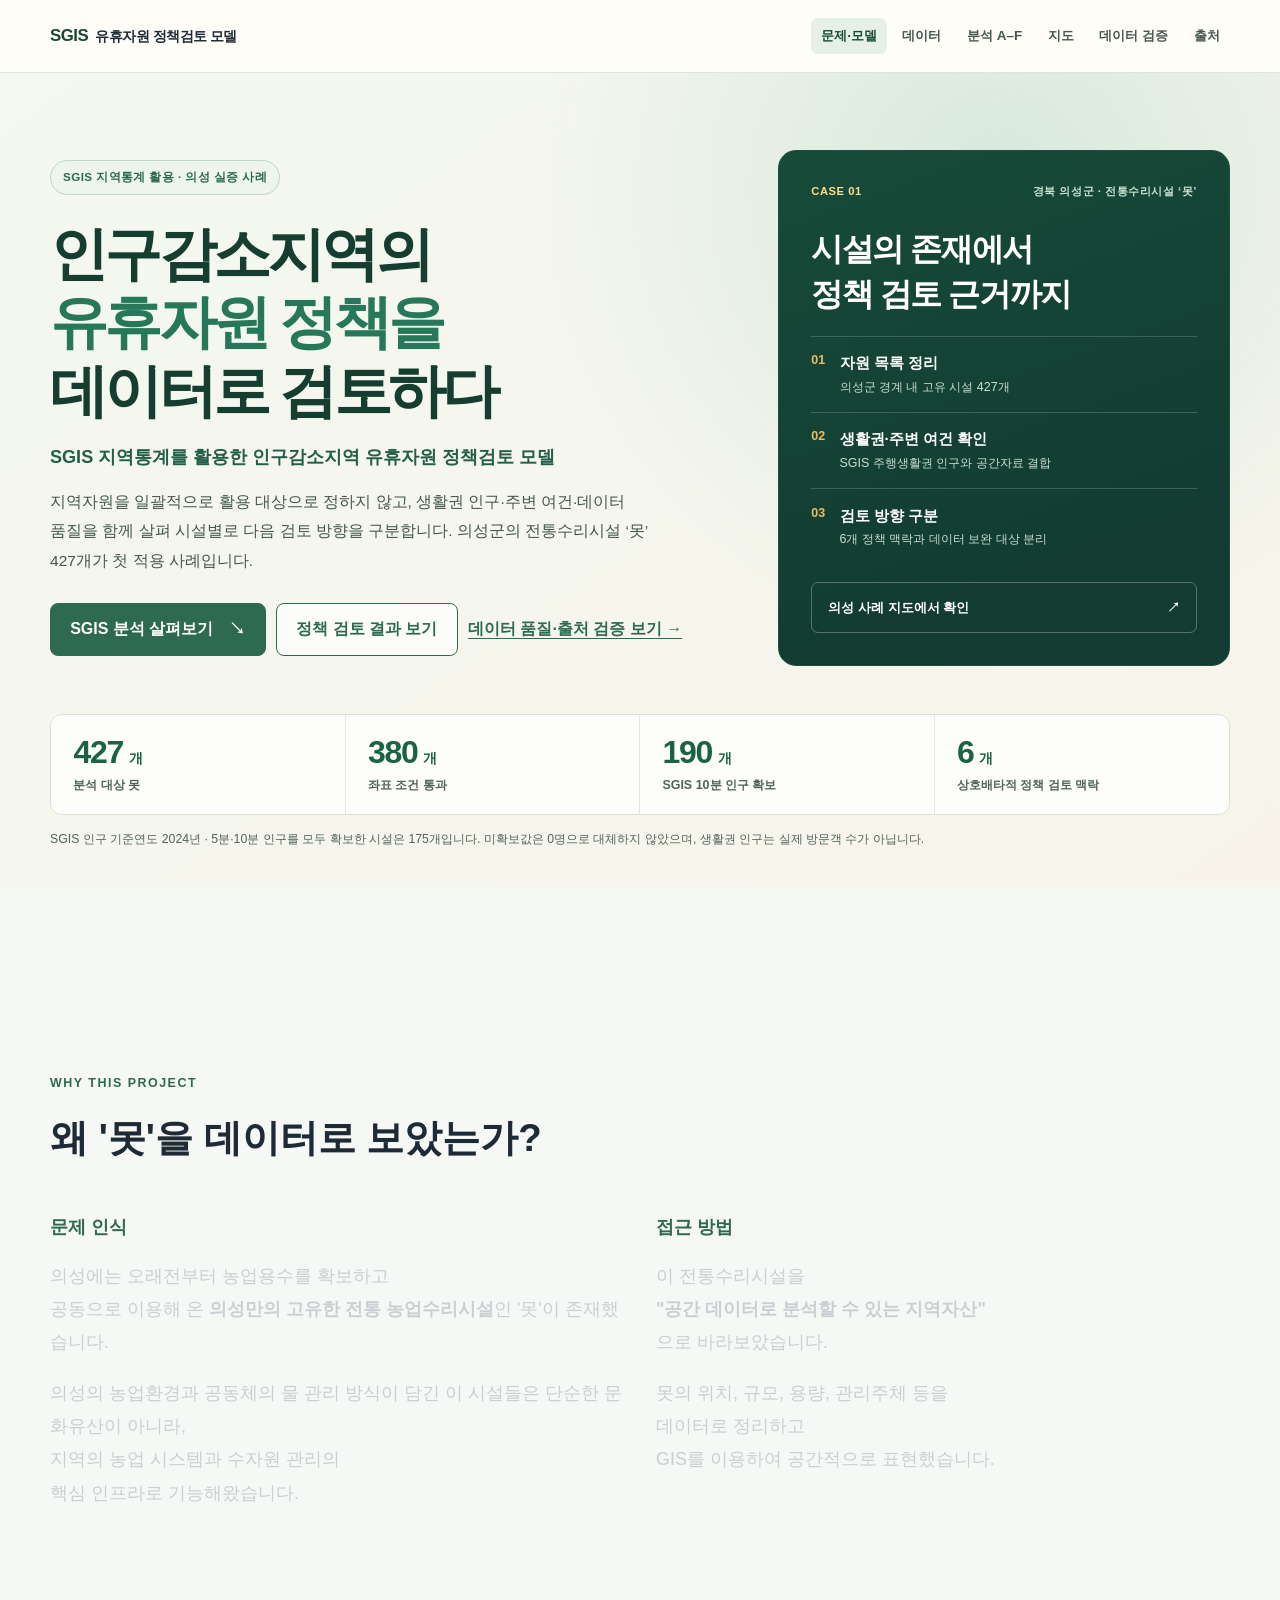
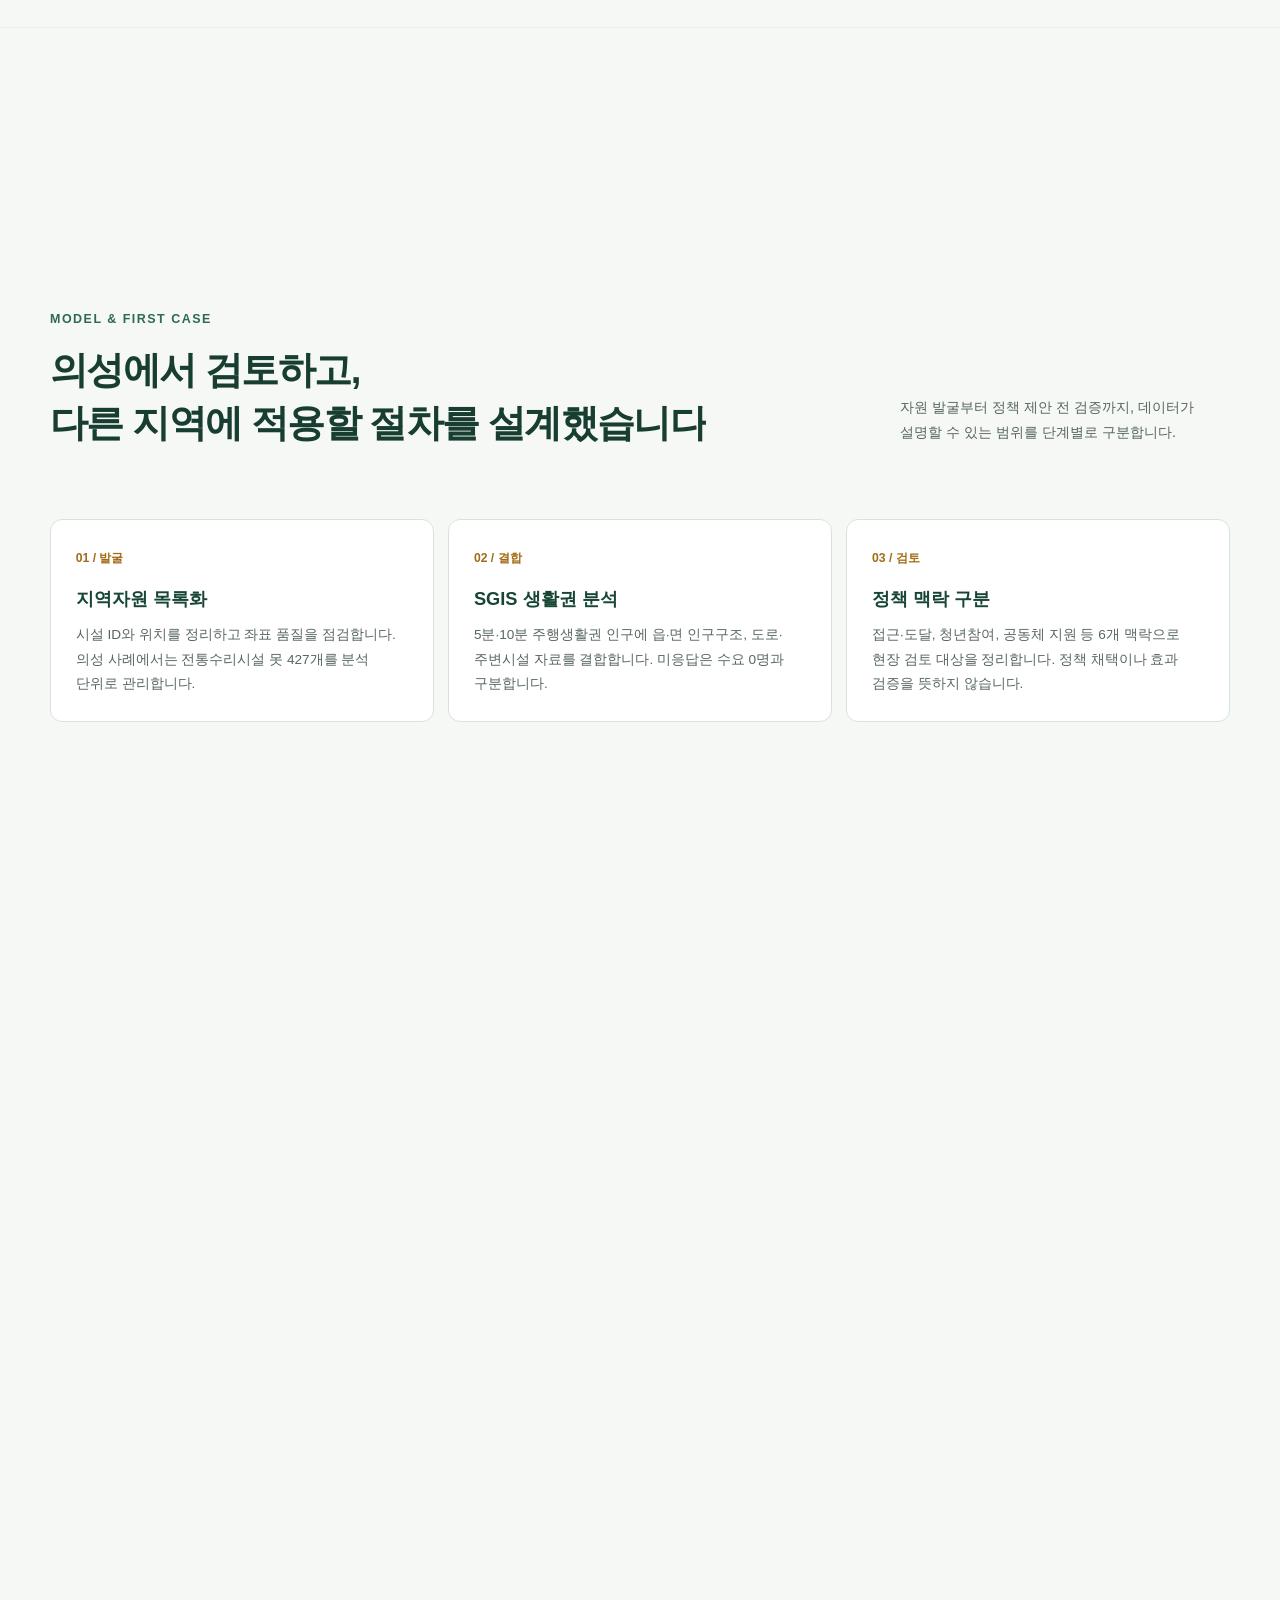
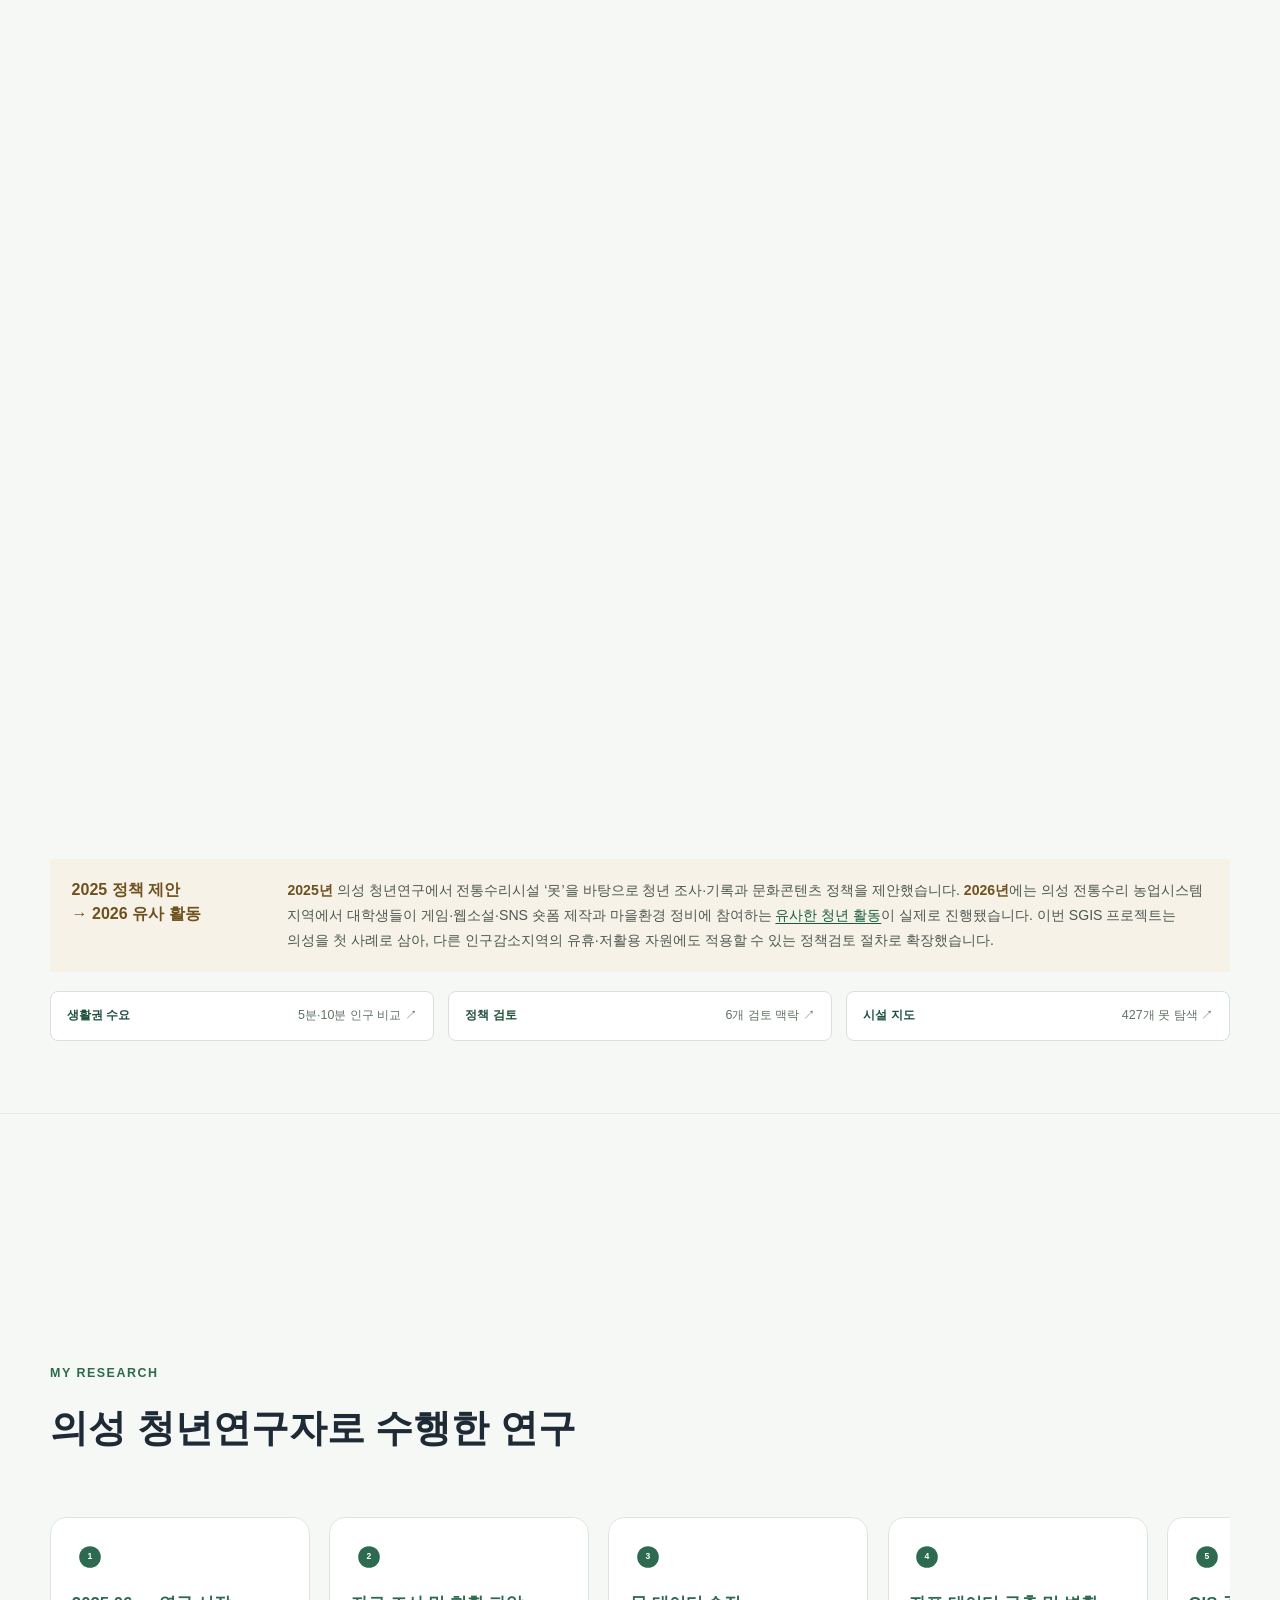
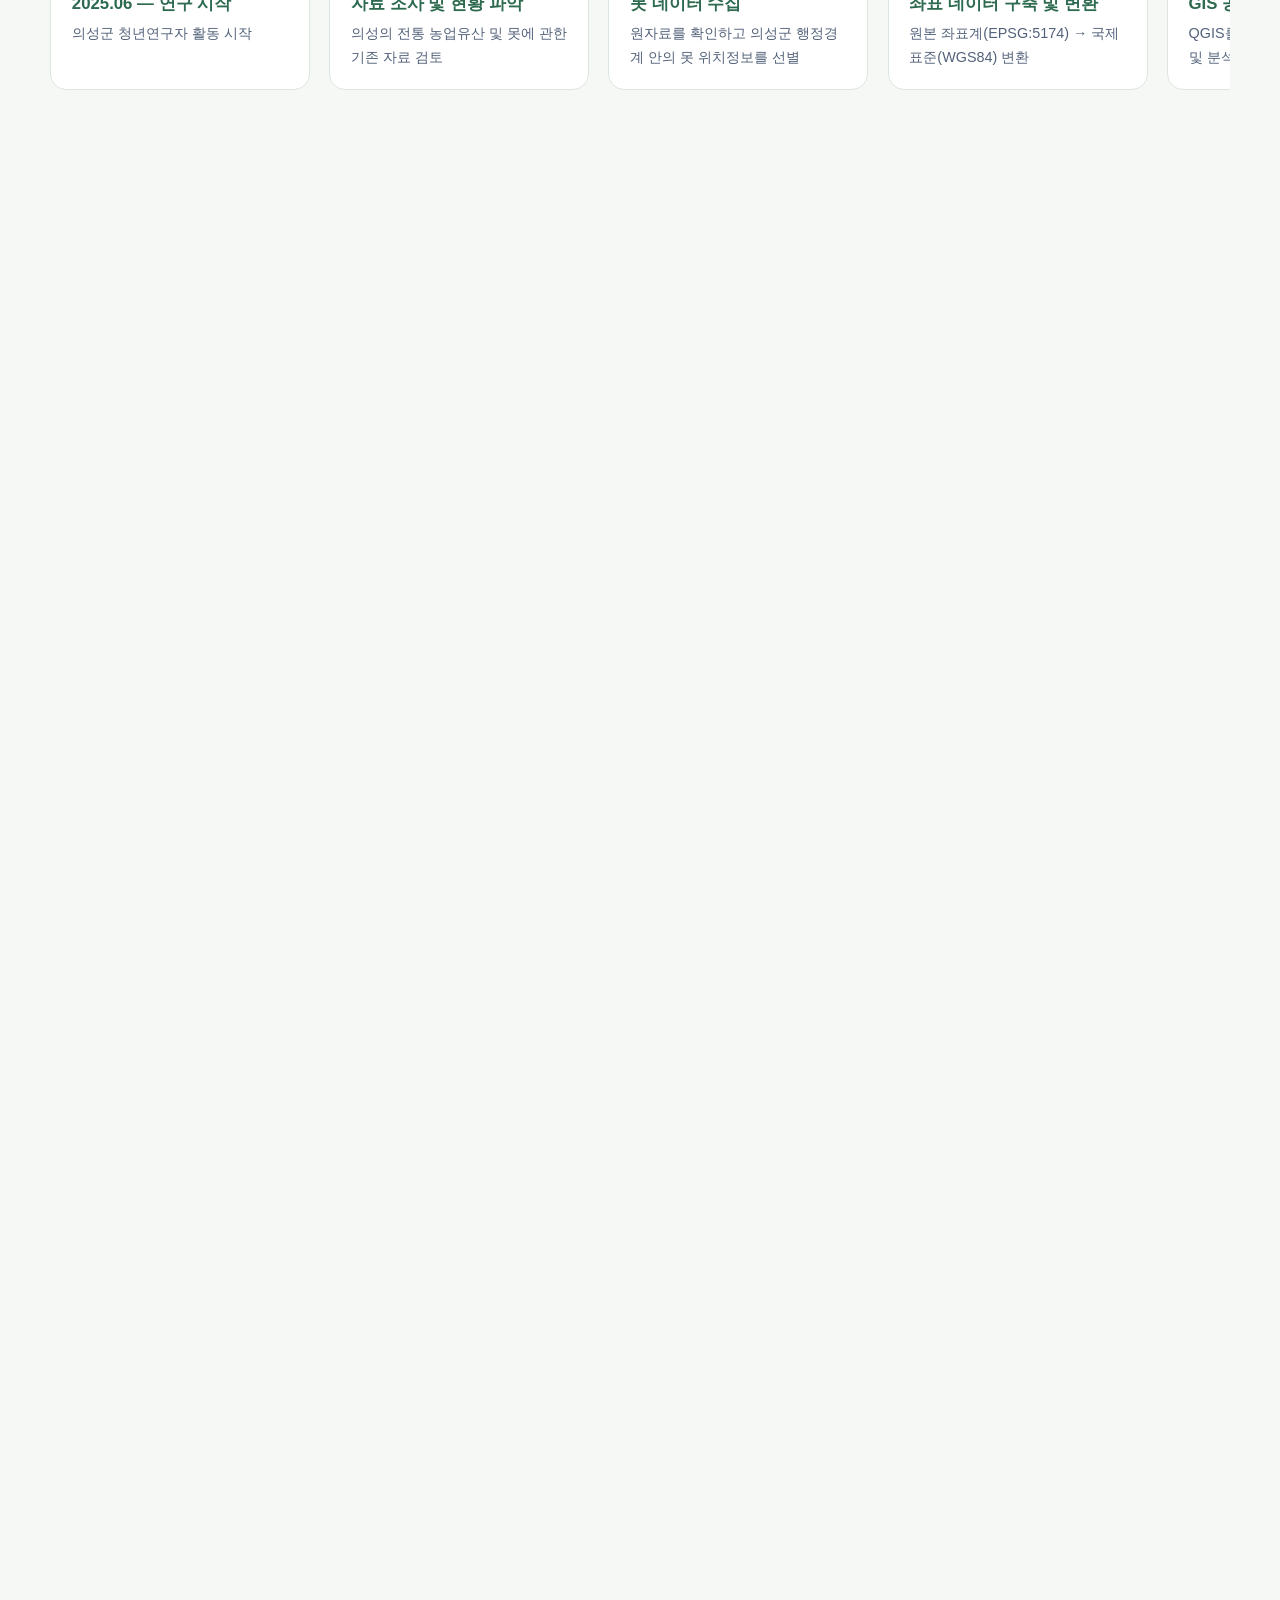
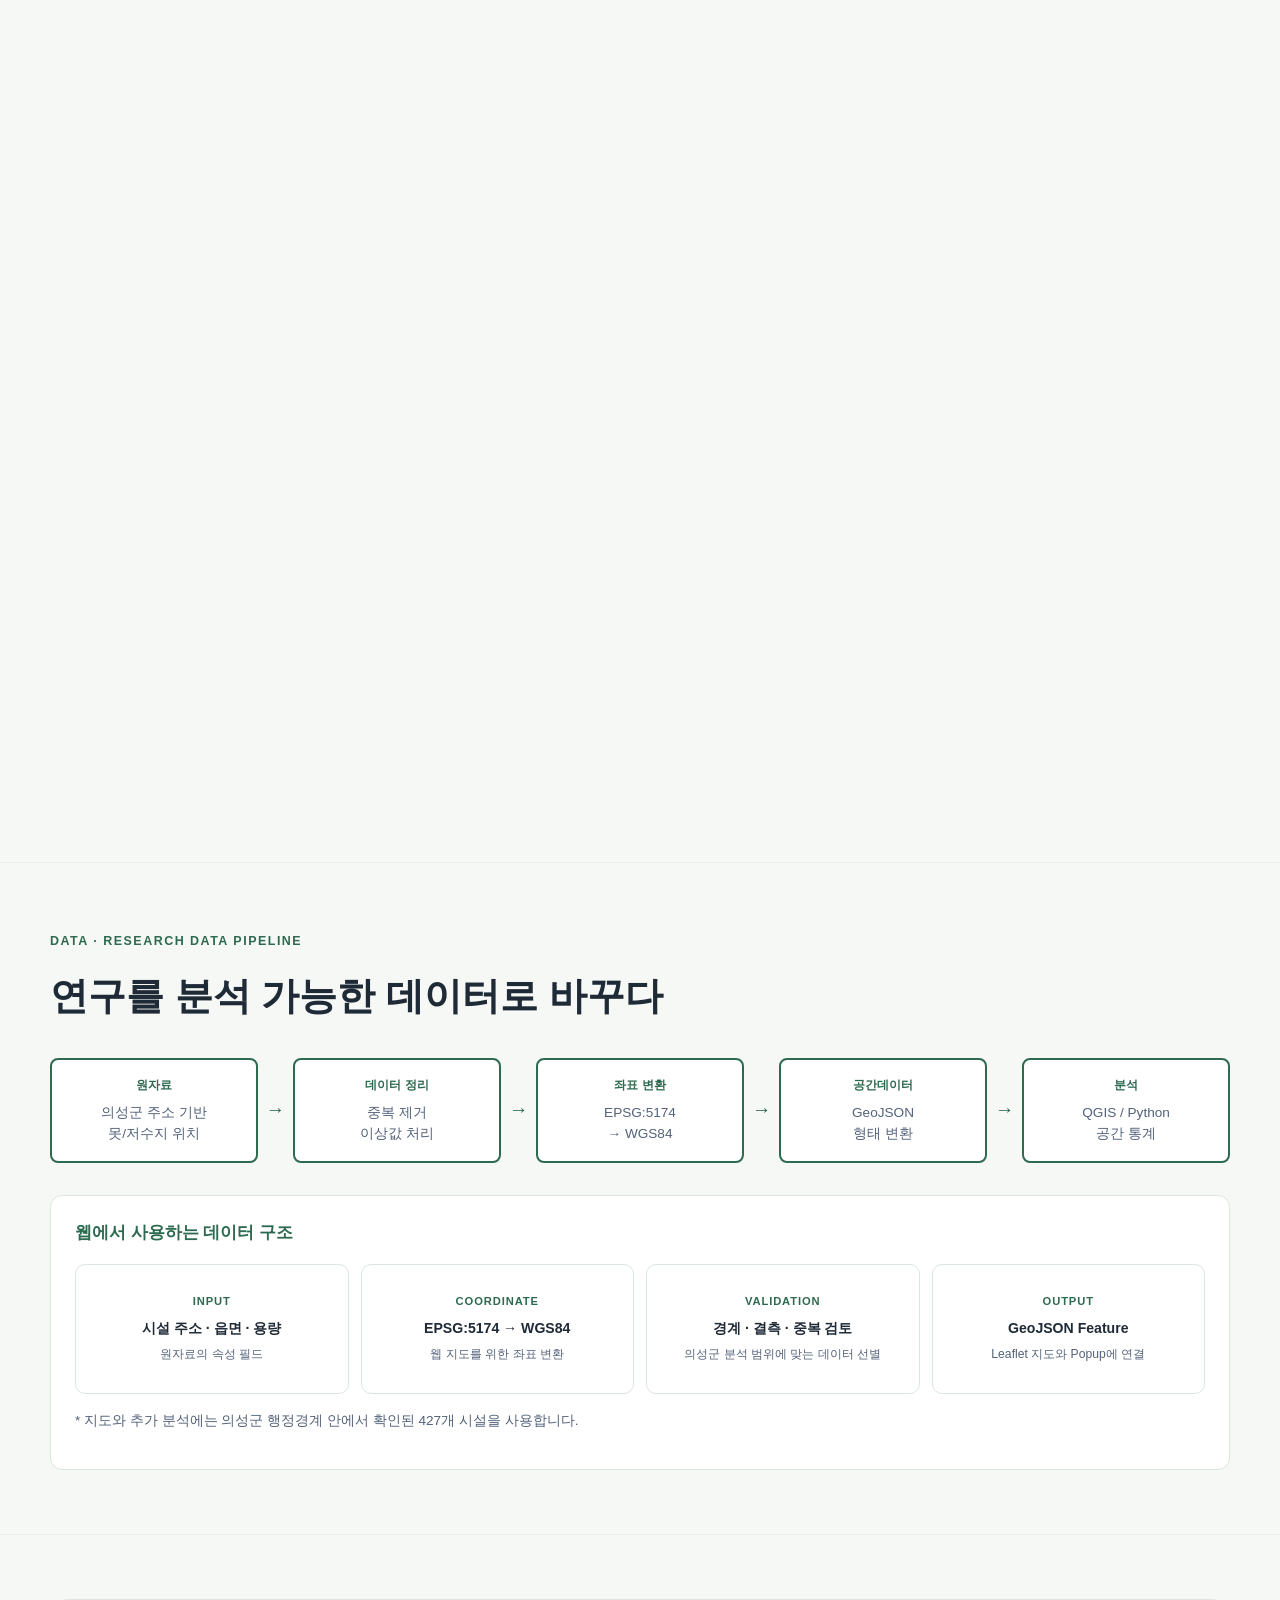
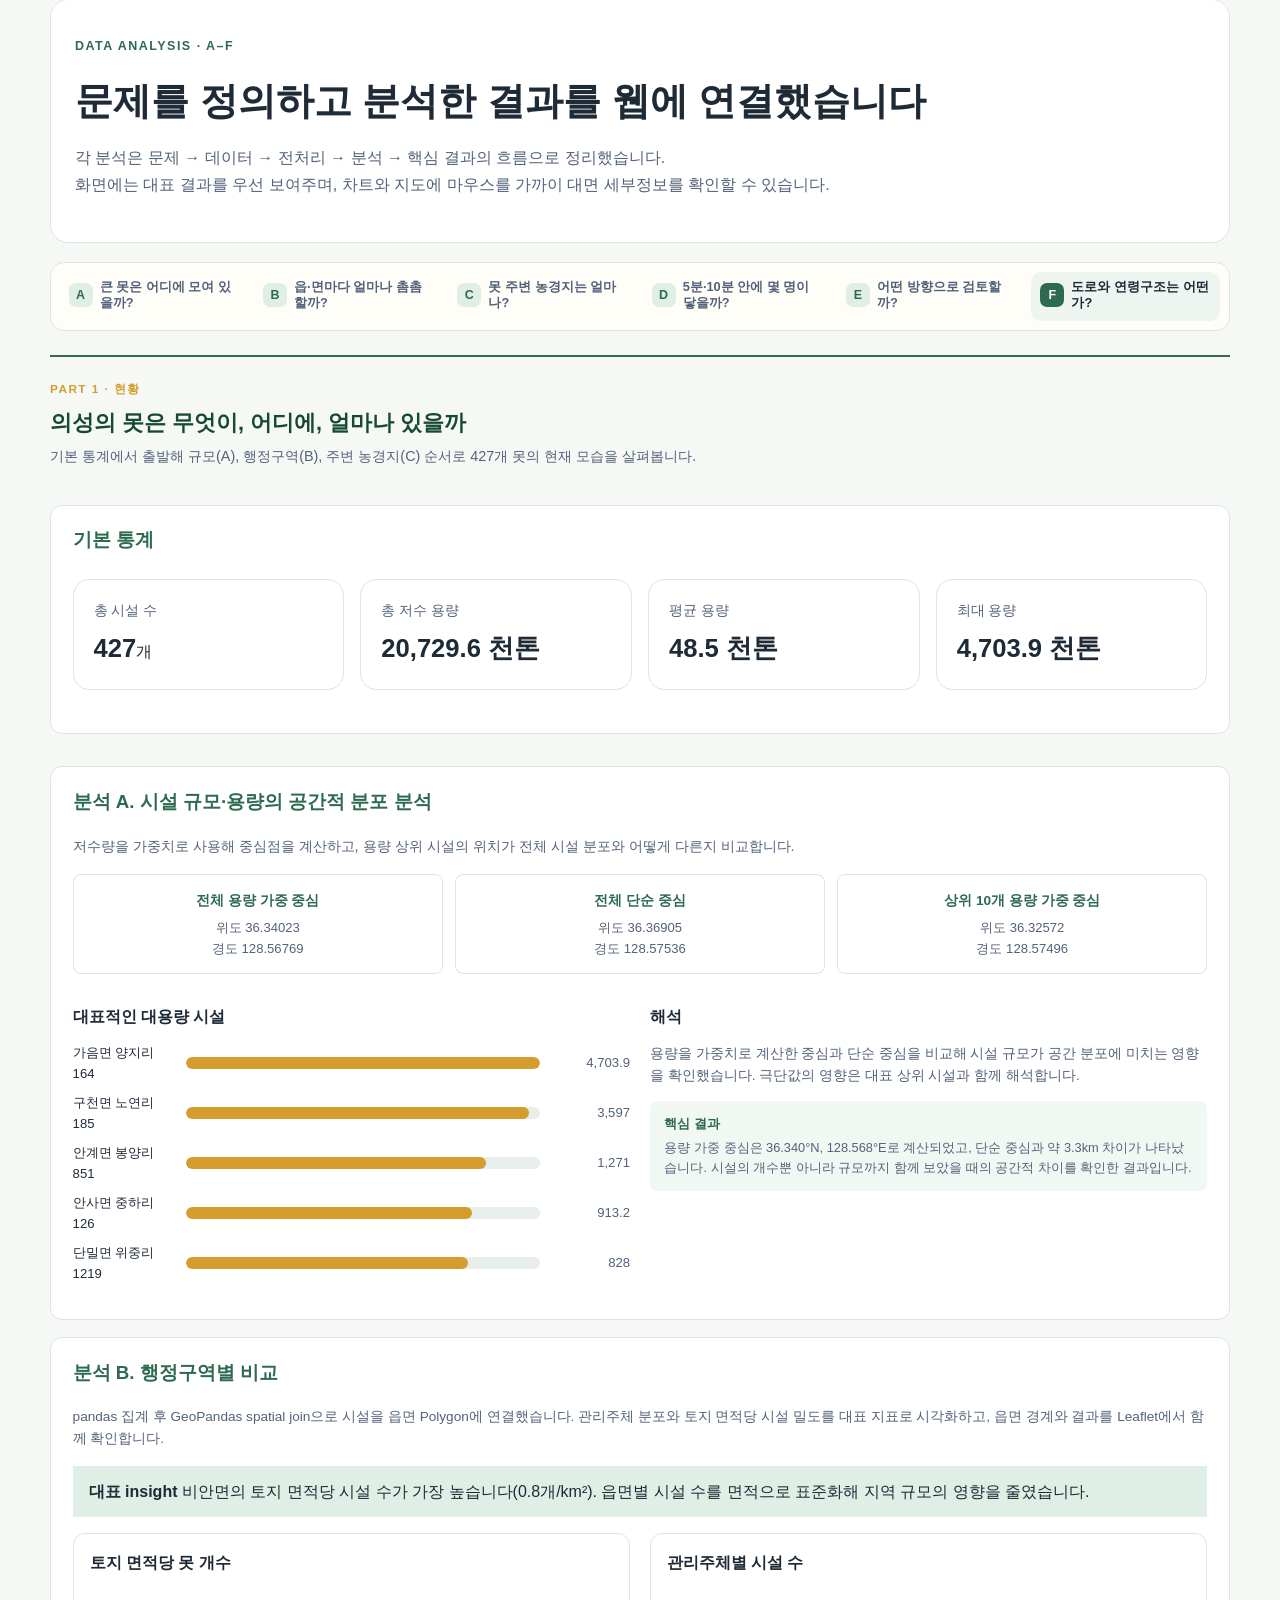
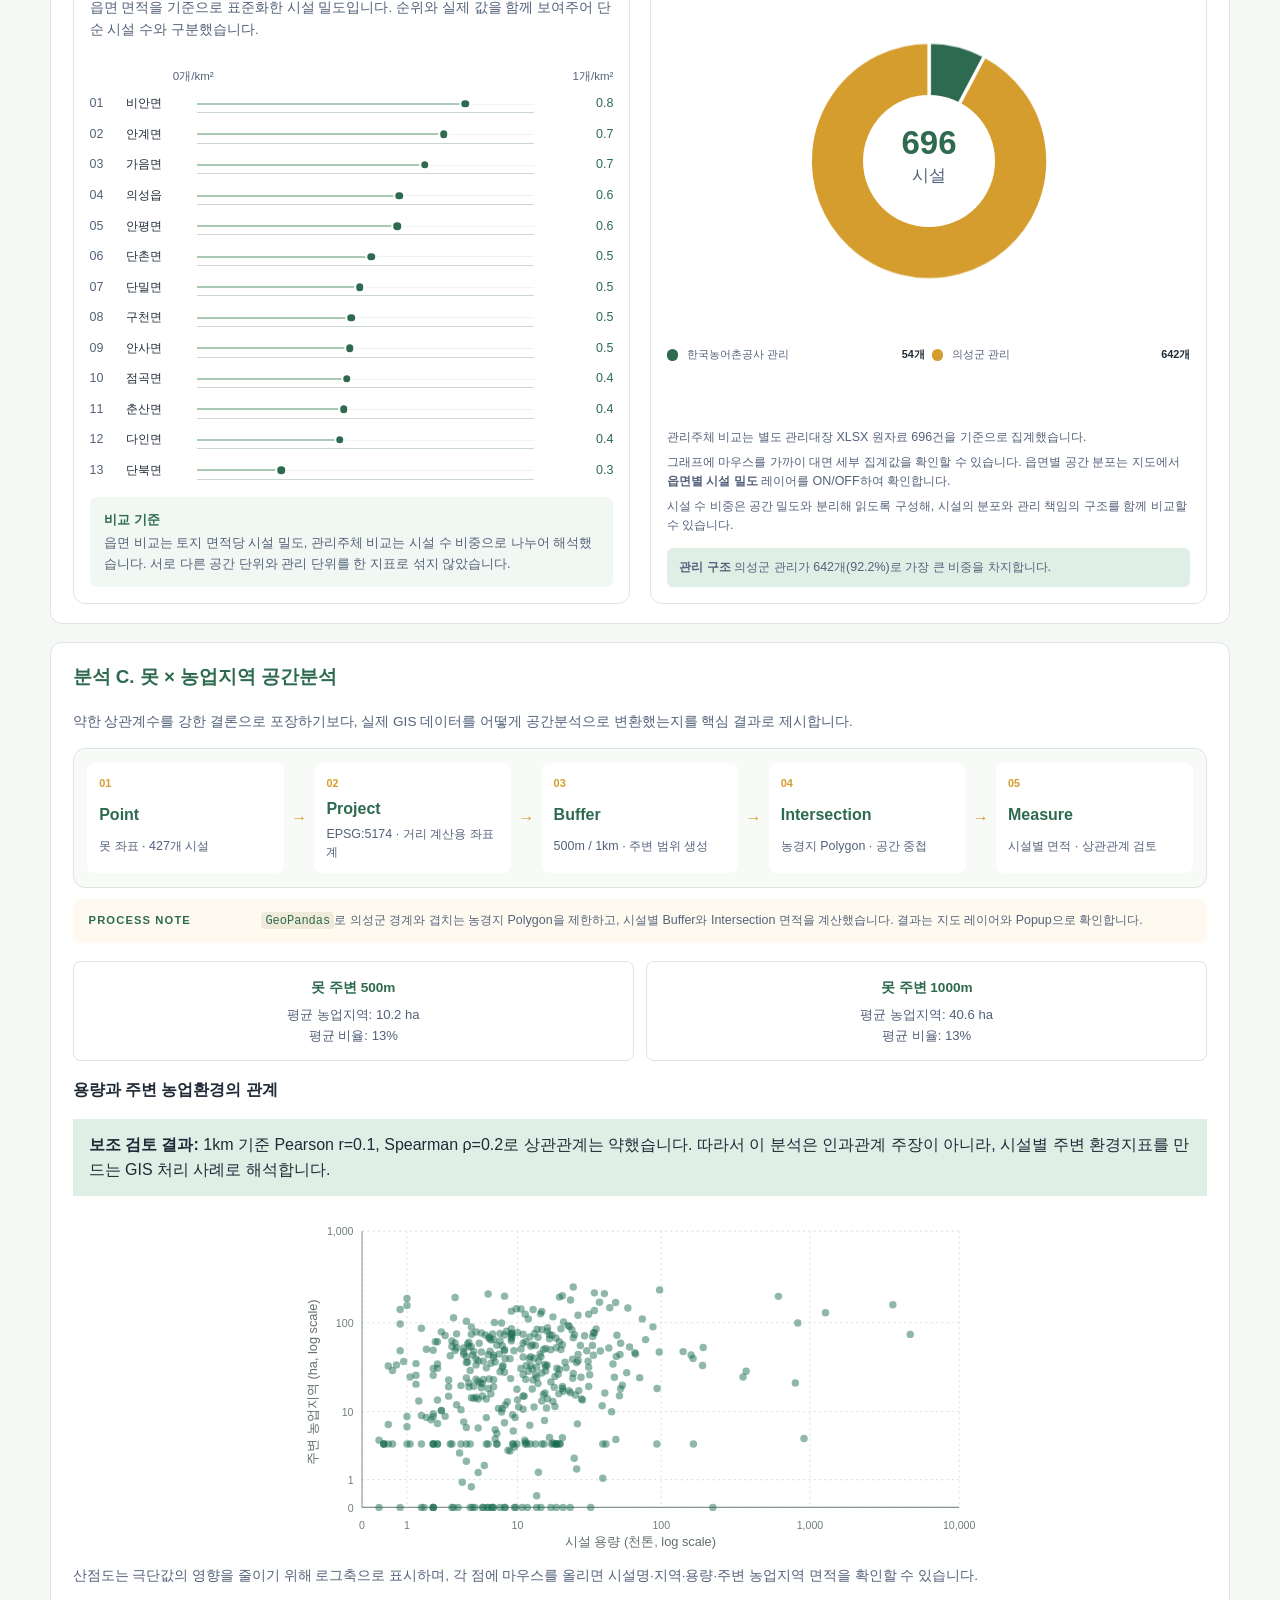
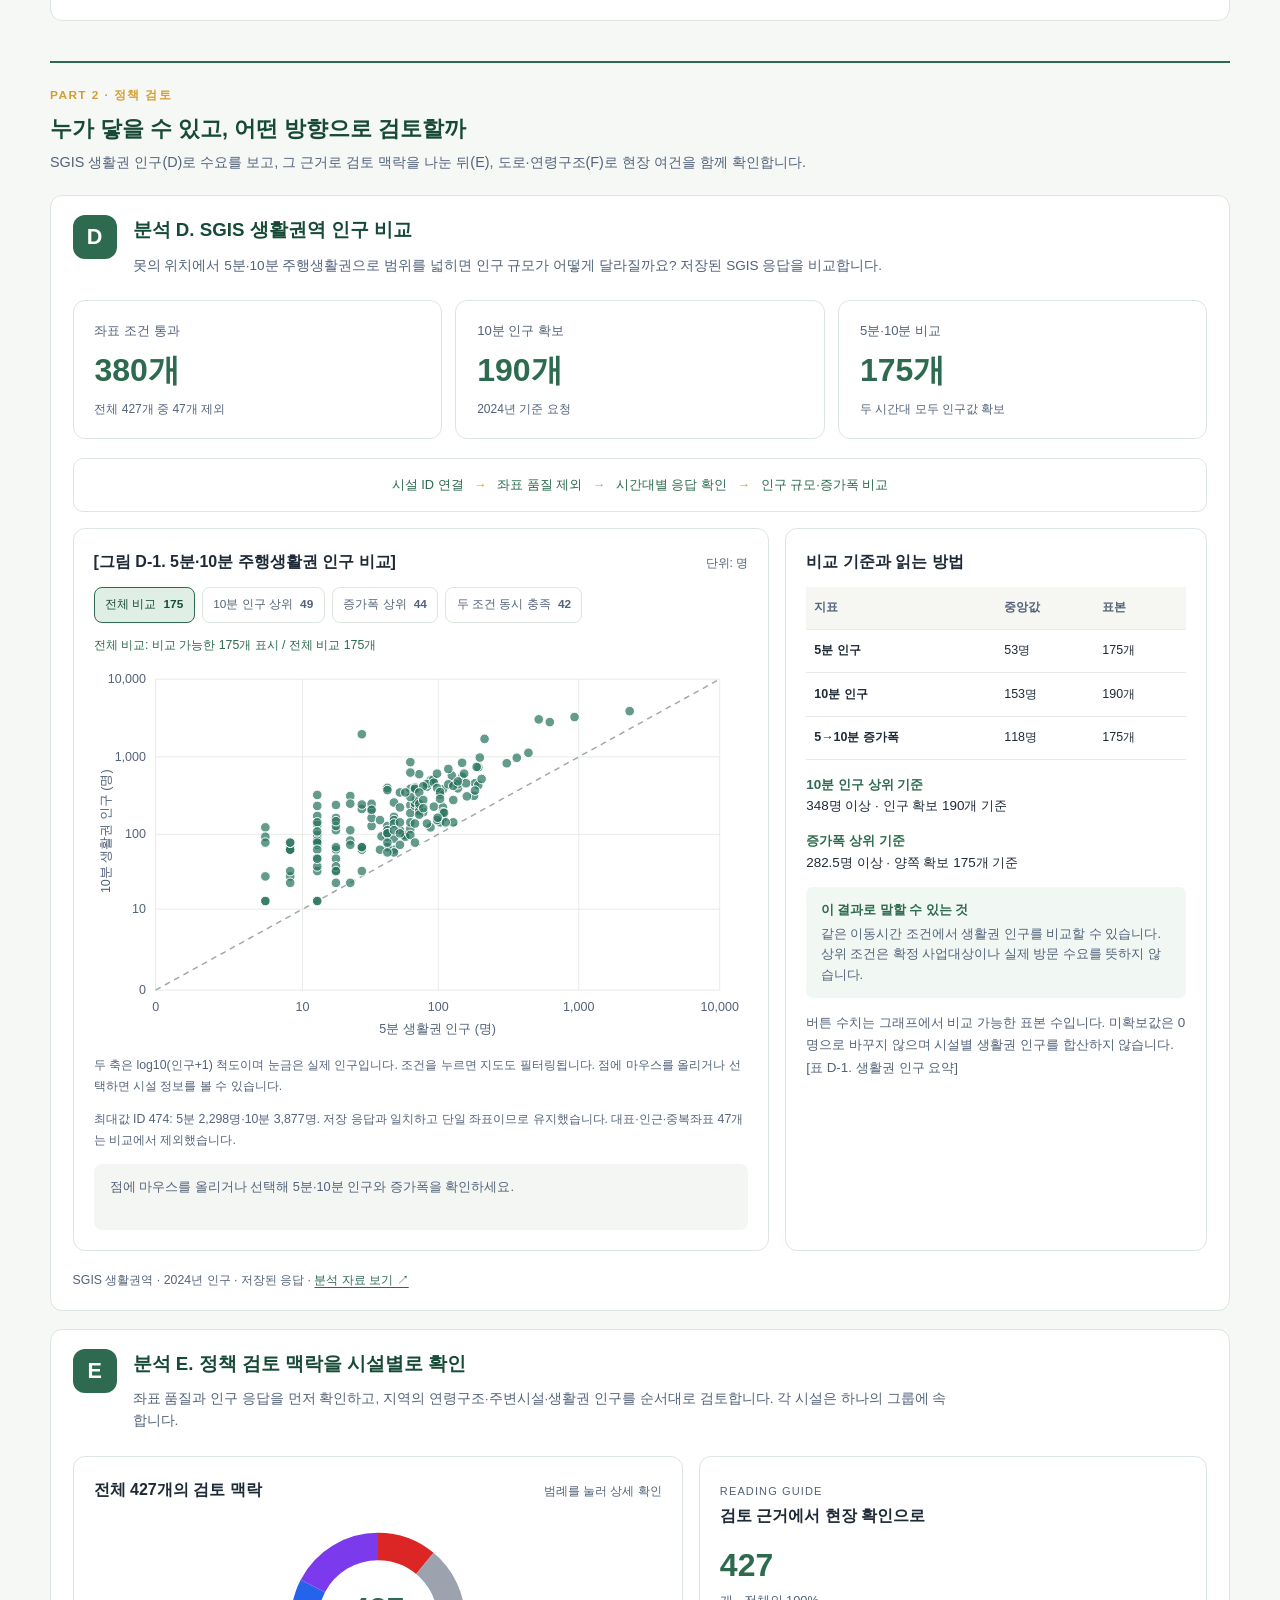
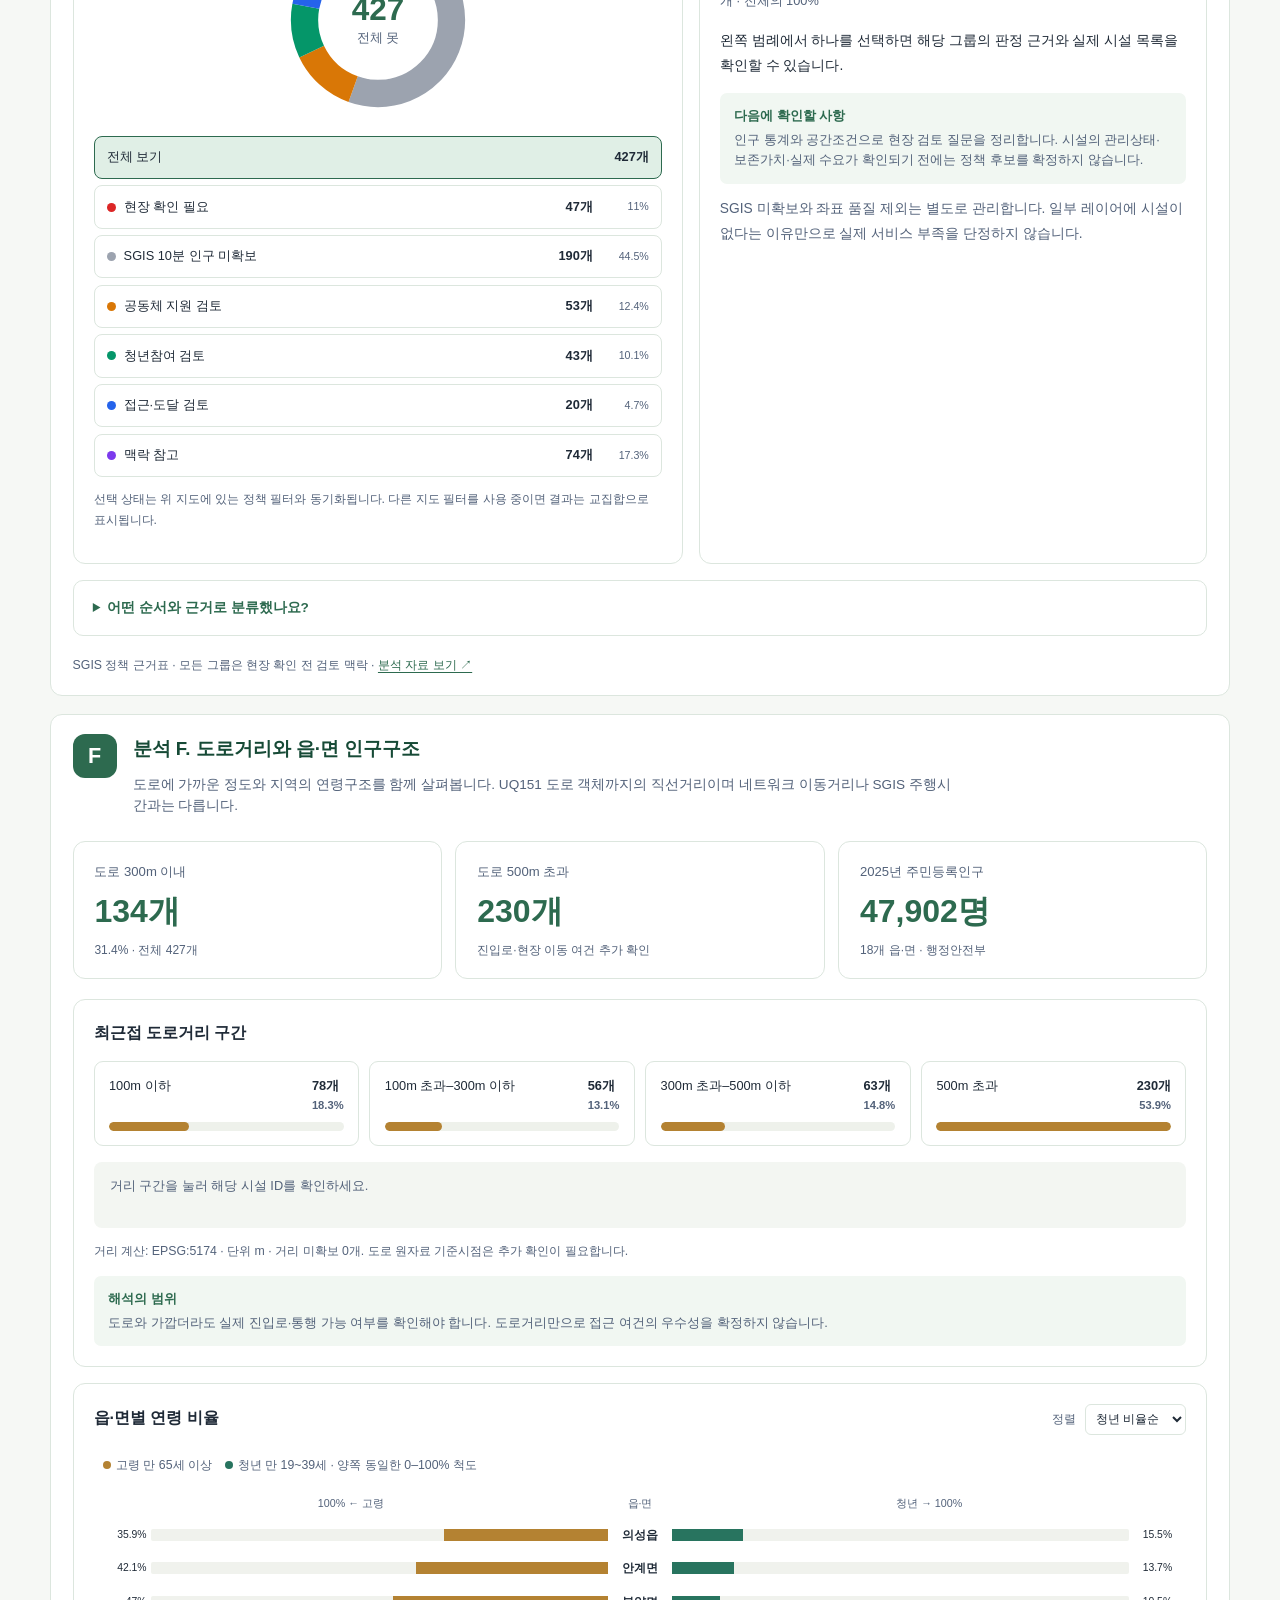
==== index.html @ 2cea5ce0 "feat(web): add link-share preview image Messenger and SNS links now show the hero as a 1200x630 prev" ====
<!DOCTYPE html>
<html lang="ko">
  <head>
    <meta charset="UTF-8" />
    <meta name="viewport" content="width=device-width, initial-scale=1.0" />
    <meta name="description" content="SGIS 지역통계로 인구감소지역 유휴자원의 정책 검토 근거를 만드는 모델. 의성군 전통수리시설 못 427개를 첫 사례로 생활권 인구, 접근성, 데이터 품질을 살펴봅니다." />
    <meta property="og:type" content="website" />
    <meta property="og:title" content="SGIS 유휴자원 정책검토 모델 | 의성 못 사례" />
    <meta property="og:description" content="SGIS 생활권 인구와 VWorld 공간자료로 의성군 전통 못 427개의 정책 검토 근거를 만들고, 데이터 품질 점검과 출처를 함께 공개합니다." />
    <meta property="og:url" content="https://ssoyoum.github.io/Uiseong-Resource-Model/" />
    <meta property="og:locale" content="ko_KR" />
    <meta property="og:image" content="https://ssoyoum.github.io/Uiseong-Resource-Model/assets/og-image.png" />
    <meta property="og:image:width" content="1200" />
    <meta property="og:image:height" content="630" />
    <meta property="og:image:alt" content="인구감소지역 유휴자원 정책을 데이터로 검토하다 — 의성 못 427개 사례" />
    <meta name="twitter:card" content="summary_large_image" />
    <link rel="icon" href="data:image/svg+xml,%3Csvg xmlns='http://www.w3.org/2000/svg' viewBox='0 0 64 64'%3E%3Crect width='64' height='64' rx='14' fill='%232d6a4f'/%3E%3Cellipse cx='32' cy='38' rx='19' ry='11' fill='%238bc9a8'/%3E%3Cellipse cx='32' cy='36' rx='12' ry='6' fill='%23e0efe6'/%3E%3C/svg%3E" />
    <title>SGIS 유휴자원 정책검토 모델 | 의성 못 사례</title>
    <link rel="stylesheet" href="vendor/leaflet/leaflet.css" integrity="sha256-M3v8pcq9A7OYFbJwD+vis7ft9VkhxZzUn4jssyghIwM=" crossorigin="" />
    <link rel="stylesheet" href="styles.css?v=20261003-motion2" />
  </head>
  <body>
    <noscript><p class="noscript-note">이 페이지의 지도와 분석 그래프는 JavaScript로 표시됩니다. 분석 결과 원본은 아래 ‘직접 재현하고 결과 내려받기’의 CSV·GeoJSON 링크에서 바로 확인할 수 있습니다.</p></noscript>
    <div class="scroll-progress" aria-hidden="true"><span id="scroll-progress-bar"></span></div>
    <!-- HEADER & NAVIGATION -->
    <header class="site-header">
      <div class="container nav">
        <a class="brand" href="#about">SGIS <span>유휴자원 정책검토 모델</span></a>
        <nav aria-label="주요 메뉴">
          <a href="#why">문제·모델</a>
          <a href="#data">데이터</a>
          <a href="#analysis">분석 A–F</a>
          <a href="#webgis">지도</a>
          <a href="#quality">데이터 검증</a>
          <a href="#archive">출처</a>
        </nav>
      </div>
    </header>

    <main>

      <!-- HERO -->
      <section id="about" class="section hero about-hero">
        <div class="container">
          <div class="policy-hero-grid">
            <div class="hero-content">
              <span class="section-kicker">SGIS 지역통계 활용 · 의성 실증 사례</span>
              <h1>인구감소지역의<br><em>유휴자원 정책을</em><br>데이터로 검토하다</h1>
              <p class="hero-model-name">SGIS 지역통계를 활용한 인구감소지역 유휴자원 정책검토 모델</p>
              <p class="intro-description">지역자원을 일괄적으로 활용 대상으로 정하지 않고, 생활권 인구·주변 여건·데이터 품질을 함께 살펴 시설별로 다음 검토 방향을 구분합니다. 의성군의 전통수리시설 ‘못’ 427개가 첫 적용 사례입니다.</p>
              <div class="public-actions">
                <a class="public-button" href="#analysis-d">SGIS 분석 살펴보기 <span aria-hidden="true">↘</span></a>
                <a class="public-button secondary" href="#analysis-e">정책 검토 결과 보기</a>
                <a class="public-text-link" href="#quality">데이터 품질·출처 검증 보기 →</a>
              </div>
            </div>
            <aside class="policy-hero-card" aria-label="의성 사례 분석 흐름">
              <div class="policy-card-top"><span>CASE 01</span><span>경북 의성군 · 전통수리시설 ‘못’</span></div>
              <h2>시설의 존재에서<br>정책 검토 근거까지</h2>
              <ol class="policy-steps">
                <li><span>01</span><div><strong>자원 목록 정리</strong><small>의성군 경계 내 고유 시설 427개</small></div></li>
                <li><span>02</span><div><strong>생활권·주변 여건 확인</strong><small>SGIS 주행생활권 인구와 공간자료 결합</small></div></li>
                <li><span>03</span><div><strong>검토 방향 구분</strong><small>6개 정책 맥락과 데이터 보완 대상 분리</small></div></li>
              </ol>
              <a href="#webgis">의성 사례 지도에서 확인 <span aria-hidden="true">↗</span></a>
            </aside>
          </div>
          <div class="public-metrics" aria-label="의성 사례 검증 수치">
            <div><strong>427<span>개</span></strong><span>분석 대상 못</span></div>
            <div><strong>380<span>개</span></strong><span>좌표 조건 통과</span></div>
            <div><strong>190<span>개</span></strong><span>SGIS 10분 인구 확보</span></div>
            <div><strong>6<span>개</span></strong><span>상호배타적 정책 검토 맥락</span></div>
            </div>
          <p class="public-data-note">SGIS 인구 기준연도 2024년 · 5분·10분 인구를 모두 확보한 시설은 175개입니다. 미확보값은 0명으로 대체하지 않았으며, 생활권 인구는 실제 방문객 수가 아닙니다.</p>
        </div>
      </section>


      <!-- 01 WHY -->
      <section id="why" class="section alt">
        <div class="container">
          <span class="section-kicker">WHY THIS PROJECT</span>
          <h2>왜 '못'을 데이터로 보았는가?</h2>
          
          <div class="two-col">
            <div>
              <h3>문제 인식</h3>
              <p>
                의성에는 오래전부터 농업용수를 확보하고<br>
                공동으로 이용해 온 <strong>의성만의 고유한 전통 농업수리시설</strong>인 '못'이 존재했습니다.
              </p>
              <p>
                의성의 농업환경과 공동체의 물 관리 방식이 담긴 이 시설들은 단순한 문화유산이 아니라,<br>
                지역의 농업 시스템과 수자원 관리의<br>
                핵심 인프라로 기능해왔습니다.
              </p>
            </div>
            <div>
              <h3>접근 방법</h3>
              <p>
                이 전통수리시설을<br>
                <strong>"공간 데이터로 분석할 수 있는 지역자산"</strong><br>
                으로 바라보았습니다.
              </p>
              <p>
                못의 위치, 규모, 용량, 관리주체 등을<br>
                데이터로 정리하고<br>
                GIS를 이용하여 공간적으로 표현했습니다.
              </p>
            </div>
          </div>
        </div>
      </section>


      <!-- 02 MODEL -->
      <section id="project" class="section project-intro-section">
        <div class="container">
          <div class="policy-section-heading">
            <div><span class="section-kicker">MODEL &amp; FIRST CASE</span><h2>의성에서 검토하고,<br>다른 지역에 적용할 절차를 설계했습니다</h2></div>
            <p>자원 발굴부터 정책 제안 전 검증까지, 데이터가 설명할 수 있는 범위를 단계별로 구분합니다.</p>
          </div>
          <div class="model-stage-grid">
            <article><span>01 / 발굴</span><h3>지역자원 목록화</h3><p>시설 ID와 위치를 정리하고 좌표 품질을 점검합니다. 의성 사례에서는 전통수리시설 못 427개를 분석 단위로 관리합니다.</p></article>
            <article><span>02 / 결합</span><h3>SGIS 생활권 분석</h3><p>5분·10분 주행생활권 인구에 읍·면 인구구조, 도로·주변시설 자료를 결합합니다. 미응답은 수요 0명과 구분합니다.</p></article>
            <article><span>03 / 검토</span><h3>정책 맥락 구분</h3><p>접근·도달, 청년참여, 공동체 지원 등 6개 맥락으로 현장 검토 대상을 정리합니다. 정책 채택이나 효과 검증을 뜻하지 않습니다.</p></article>
          </div>
          <div class="model-evidence-note"><strong>2025 정책 제안<br>→ 2026 유사 활동</strong><p><strong>2025년</strong> 의성 청년연구에서 전통수리시설 ‘못’을 바탕으로 청년 조사·기록과 문화콘텐츠 정책을 제안했습니다. <strong>2026년</strong>에는 의성 전통수리 농업시스템 지역에서 대학생들이 게임·웹소설·SNS 숏폼 제작과 마을환경 정비에 참여하는 <a href="https://www.mafra.go.kr/bbs/home/792/578423/artclView.do" target="_blank" rel="noopener">유사한 청년 활동</a>이 실제로 진행됐습니다. 이번 SGIS 프로젝트는 의성을 첫 사례로 삼아, 다른 인구감소지역의 유휴·저활용 자원에도 적용할 수 있는 정책검토 절차로 확장했습니다.</p></div>
          <div class="model-quicklinks" aria-label="주요 결과 바로가기"><a href="#analysis-d"><strong>생활권 수요</strong><span>5분·10분 인구 비교 ↗</span></a><a href="#analysis-e"><strong>정책 검토</strong><span>6개 검토 맥락 ↗</span></a><a href="#webgis"><strong>시설 지도</strong><span>427개 못 탐색 ↗</span></a></div>
        </div>
      </section>


      <!-- 03 RESEARCH -->
      <section id="research" class="section">
        <div class="container">
          <span class="section-kicker">MY RESEARCH</span>
          <h2>의성 청년연구자로 수행한 연구</h2>
          
          <div class="timeline">
            <div class="timeline-item">
              <span class="timeline-marker">1</span>
              <div class="timeline-content">
                <h4>2025.06 — 연구 시작</h4>
                <p>의성군 청년연구자 활동 시작</p>
              </div>
            </div>
            <div class="timeline-item">
              <span class="timeline-marker">2</span>
              <div class="timeline-content">
                <h4>자료 조사 및 현황 파악</h4>
                <p>의성의 전통 농업유산 및 못에 관한 기존 자료 검토</p>
              </div>
            </div>
            <div class="timeline-item">
              <span class="timeline-marker">3</span>
              <div class="timeline-content">
                <h4>못 데이터 수집</h4>
                <p>원자료를 확인하고 의성군 행정경계 안의 못 위치정보를 선별</p>
              </div>
            </div>
            <div class="timeline-item">
              <span class="timeline-marker">4</span>
              <div class="timeline-content">
                <h4>좌표 데이터 구축 및 변환</h4>
                <p>원본 좌표계(EPSG:5174) → 국제표준(WGS84) 변환</p>
              </div>
            </div>
            <div class="timeline-item">
              <span class="timeline-marker">5</span>
              <div class="timeline-content">
                <h4>GIS 공간정보 구축</h4>
                <p>QGIS를 활용한 공간데이터 구축 및 분석</p>
              </div>
            </div>
            <div class="timeline-item">
              <span class="timeline-marker">6</span>
              <div class="timeline-content">
                <h4>농업 관련 자료 조사</h4>
                <p>지역 농업 및 농업유산 관련 공개 데이터 수집</p>
              </div>
            </div>
            <div class="timeline-item">
              <span class="timeline-marker">7</span>
              <div class="timeline-content">
                <h4>데이터 분석</h4>
                <p>못의 공간적 분포, 지역별 특성, 군집성 분석</p>
              </div>
            </div>
            <div class="timeline-item">
              <span class="timeline-marker">8</span>
              <div class="timeline-content">
                <h4>연구 결과 정리</h4>
                <p>GIS 분석 결과 및 시각화 자료 정리</p>
              </div>
            </div>
            <div class="timeline-item">
              <span class="timeline-marker">9</span>
              <div class="timeline-content">
                <h4>2025.09 — 정책 제안</h4>
                <p>청년정책 및 지역활동 관련 제안 수립</p>
              </div>
            </div>
          </div>
        </div>
      </section>


      <!-- 04 DATA -->
      <section id="data" class="section alt">
        <div class="container">
          <span class="section-kicker">DATA · RESEARCH DATA PIPELINE</span>
          <h2>연구를 분석 가능한 데이터로 바꾸다</h2>
          
          <div class="data-pipeline">
            <div class="pipeline-stage">
              <span class="stage-label">원자료</span>
              <p>의성군 주소 기반<br>못/저수지 위치</p>
            </div>
            <div class="pipeline-arrow">→</div>
            <div class="pipeline-stage">
              <span class="stage-label">데이터 정리</span>
              <p>중복 제거<br>이상값 처리</p>
            </div>
            <div class="pipeline-arrow">→</div>
            <div class="pipeline-stage">
              <span class="stage-label">좌표 변환</span>
              <p>EPSG:5174<br>→ WGS84</p>
            </div>
            <div class="pipeline-arrow">→</div>
            <div class="pipeline-stage">
              <span class="stage-label">공간데이터</span>
              <p>GeoJSON<br>형태 변환</p>
            </div>
            <div class="pipeline-arrow">→</div>
            <div class="pipeline-stage">
              <span class="stage-label">분석</span>
              <p>QGIS / Python<br>공간 통계</p>
            </div>
          </div>

          <div class="data-sample">
            <h3>웹에서 사용하는 데이터 구조</h3>
            <div class="data-structure-grid">
              <div class="data-structure-card"><span>INPUT</span><strong>시설 주소 · 읍면 · 용량</strong><p>원자료의 속성 필드</p></div>
              <div class="data-structure-card"><span>COORDINATE</span><strong>EPSG:5174 → WGS84</strong><p>웹 지도를 위한 좌표 변환</p></div>
              <div class="data-structure-card"><span>VALIDATION</span><strong>경계 · 결측 · 중복 검토</strong><p>의성군 분석 범위에 맞는 데이터 선별</p></div>
              <div class="data-structure-card"><span>OUTPUT</span><strong>GeoJSON Feature</strong><p>Leaflet 지도와 Popup에 연결</p></div>
            </div>
            <p style="color: var(--muted); font-size: 0.85rem; margin-top: 1rem;">
              * 지도와 추가 분석에는 의성군 행정경계 안에서 확인된 427개 시설을 사용합니다.
            </p>
          </div>
        </div>
      </section>


      <!-- 05 ANALYSIS A–F -->
      <section id="analysis" class="section alt">
        <div class="container">
          <div class="analysis-overview">
            <div class="analysis-intro-wave">
              <span class="section-kicker">DATA ANALYSIS · A–F</span>
              <h2>문제를 정의하고 분석한 결과를 웹에 연결했습니다</h2>
              <p>
                각 분석은 문제 → 데이터 → 전처리 → 분석 → 핵심 결과의 흐름으로 정리했습니다.<br>
                화면에는 대표 결과를 우선 보여주며, 차트와 지도에 마우스를 가까이 대면 세부정보를 확인할 수 있습니다.
              </p>
            </div>
          </div>
          <nav class="chapter-toc" aria-label="분석 A–F 목차" data-toc>
            <a href="#analysis-a"><b>A</b><span>큰 못은 어디에 모여 있을까?</span></a>
            <a href="#analysis-b"><b>B</b><span>읍·면마다 얼마나 촘촘할까?</span></a>
            <a href="#analysis-c"><b>C</b><span>못 주변 농경지는 얼마나?</span></a>
            <a href="#analysis-d"><b>D</b><span>5분·10분 안에 몇 명이 닿을까?</span></a>
            <a href="#analysis-e"><b>E</b><span>어떤 방향으로 검토할까?</span></a>
            <a href="#analysis-f"><b>F</b><span>도로와 연령구조는 어떤가?</span></a>
          </nav>

          <div class="analysis-blocks">
            <div class="analysis-part" data-reveal="up"><span>PART 1 · 현황</span><h3>의성의 못은 무엇이, 어디에, 얼마나 있을까</h3><p>기본 통계에서 출발해 규모(A), 행정구역(B), 주변 농경지(C) 순서로 427개 못의 현재 모습을 살펴봅니다.</p></div>
            <div id="basic-stats" class="analysis-block basic-stats-block">
              <h3>기본 통계</h3>
              <div class="stats-grid">
                <div class="stat-card">
                  <span class="label">총 시설 수</span>
                  <strong id="total-facilities">-</strong>개
                </div>
                <div class="stat-card">
                  <span class="label">총 저수 용량</span>
                  <strong id="total-capacity">-</strong>
                </div>
                <div class="stat-card">
                  <span class="label">평균 용량</span>
                  <strong id="average-capacity">-</strong>
                </div>
                <div class="stat-card">
                  <span class="label">최대 용량</span>
                  <strong id="max-capacity">-</strong>
                </div>
              </div>
            </div>

            <div id="analysis-a" class="analysis-block analysis-a-block">
              <h3>분석 A. 시설 규모·용량의 공간적 분포 분석</h3>
              <p style="color: var(--muted); font-size: 0.9rem; margin-bottom: 1rem;">
                저수량을 가중치로 사용해 중심점을 계산하고, 용량 상위 시설의 위치가
                전체 시설 분포와 어떻게 다른지 비교합니다.
              </p>
              <div id="centroid-summary" class="centroid-summary"></div>
              <div class="analysis-columns">
                <div>
                  <h4>대표적인 대용량 시설</h4>
                  <div id="top-facilities" class="bar-chart"></div>
                </div>
                <div>
                  <h4>해석</h4>
                  <p class="analysis-note">용량을 가중치로 계산한 중심과 단순 중심을 비교해 시설 규모가 공간 분포에 미치는 영향을 확인했습니다. 극단값의 영향은 대표 상위 시설과 함께 해석합니다.</p>
                  <div id="analysis-a-insight" class="analysis-insight"></div>
                </div>
              </div>
            </div>

            <div id="analysis-b" class="analysis-block analysis-b-block">
              <h3>분석 B. 행정구역별 비교</h3>
              <p class="analysis-note">pandas 집계 후 GeoPandas spatial join으로 시설을 읍면 Polygon에 연결했습니다. 관리주체 분포와 토지 면적당 시설 밀도를 대표 지표로 시각화하고, 읍면 경계와 결과를 Leaflet에서 함께 확인합니다.</p>
              <div id="region-insight" class="analysis-callout"></div>
              <div class="analysis-columns comparison-visuals">
                <div>
                  <h4>토지 면적당 못 개수</h4>
                  <p class="analysis-note">읍면 면적을 기준으로 표준화한 시설 밀도입니다. 순위와 실제 값을 함께 보여주어 단순 시설 수와 구분했습니다.</p>
                  <div id="region-density-dotplot" class="density-dotplot"></div>
                  <div id="analysis-b-insight" class="analysis-insight"></div>
                </div>
                <div>
                  <h4>관리주체별 시설 수</h4>
                  <div id="management-pie" class="pie-chart-wrap"></div>
                  <div class="management-notes">
                    <p>관리주체 비교는 별도 관리대장 XLSX 원자료 696건을 기준으로 집계했습니다.</p>
                    <p>그래프에 마우스를 가까이 대면 세부 집계값을 확인할 수 있습니다. 읍면별 공간 분포는 지도에서 <strong>읍면별 시설 밀도</strong> 레이어를 ON/OFF하여 확인합니다.</p>
                    <p>시설 수 비중은 공간 밀도와 분리해 읽도록 구성해, 시설의 분포와 관리 책임의 구조를 함께 비교할 수 있습니다.</p>
                  </div>
                  <div id="management-insight" class="compact-callout management-insight"></div>
                </div>
              </div>
            </div>

            <div id="analysis-c" class="analysis-block">
              <h3>분석 C. 못 × 농업지역 공간분석</h3>
              <p class="analysis-note">
                약한 상관계수를 강한 결론으로 포장하기보다, 실제 GIS 데이터를 어떻게 공간분석으로 변환했는지를 핵심 결과로 제시합니다.
              </p>
              <div class="analysis-method-layout">
                <div class="method-pipeline">
                  <div class="method-step"><b>01</b><strong>Point</strong><span>못 좌표 · 427개 시설</span></div>
                  <div class="method-arrow">→</div>
                  <div class="method-step"><b>02</b><strong>Project</strong><span>EPSG:5174 · 거리 계산용 좌표계</span></div>
                  <div class="method-arrow">→</div>
                  <div class="method-step"><b>03</b><strong>Buffer</strong><span>500m / 1km · 주변 범위 생성</span></div>
                  <div class="method-arrow">→</div>
                  <div class="method-step"><b>04</b><strong>Intersection</strong><span>농경지 Polygon · 공간 중첩</span></div>
                  <div class="method-arrow">→</div>
                  <div class="method-step"><b>05</b><strong>Measure</strong><span>시설별 면적 · 상관관계 검토</span></div>
                </div>
                <div class="method-spec">
                  <span class="method-spec-label">PROCESS NOTE</span>
                  <p><code>GeoPandas</code>로 의성군 경계와 겹치는 농경지 Polygon을 제한하고, 시설별 Buffer와 Intersection 면적을 계산했습니다. 결과는 지도 레이어와 Popup으로 확인합니다.</p>
                </div>
              </div>
              <div id="agriculture-summary" class="centroid-summary agriculture-summary"></div>
              <h4>용량과 주변 농업환경의 관계</h4>
              <div id="agriculture-correlation" class="analysis-callout"></div>
              <div id="agriculture-scatter" class="scatter-plot-wrap"></div>
              <p class="analysis-note">
                산점도는 극단값의 영향을 줄이기 위해 로그축으로 표시하며, 각 점에 마우스를 올리면 시설명·지역·용량·주변 농업지역 면적을 확인할 수 있습니다.
              </p>
            </div>

            <div class="analysis-part" data-reveal="up"><span>PART 2 · 정책 검토</span><h3>누가 닿을 수 있고, 어떤 방향으로 검토할까</h3><p>SGIS 생활권 인구(D)로 수요를 보고, 그 근거로 검토 맥락을 나눈 뒤(E), 도로·연령구조(F)로 현장 여건을 함께 확인합니다.</p></div>

            <!-- ============================================
                 분석 D. SGIS 생활권역 주행시간 인구 분석
                 ============================================ -->
            <div id="analysis-d" class="analysis-block">
              <h3>분석 D. SGIS 생활권역 주행시간 인구 분석</h3>
              <p class="analysis-note">
                SGIS 2024년 생활권역 서비스의 저장 응답으로 5분·10분 인구를 비교합니다. 전체 427개 중 좌표 품질 조건을 통과한 380개를 분석하며, 5분 175개·10분 190개에서 인구값을 확보했습니다.
              </p>

              <!-- SGIS 파이프라인 다이어그램 -->
              <div class="analysis-method-layout">
                <div class="method-pipeline">
                  <div class="method-step"><b>01</b><strong>Pond Origin</strong><span>좌표 검증 · 380개 시설</span></div>
                  <div class="method-arrow">→</div>
                  <div class="method-step"><b>02</b><strong>SGIS Route</strong><span>5분/10분 · 주행등시선 생성</span></div>
                  <div class="method-arrow">→</div>
                  <div class="method-step"><b>03</b><strong>Catchment</strong><span>생활권역 Polygon · 공간 중첩</span></div>
                  <div class="method-arrow">→</div>
                  <div class="method-step"><b>04</b><strong>Population</strong><span>도달인구 집계 · 5분 175 / 10분 190</span></div>
                  <div class="method-arrow">→</div>
                  <div class="method-step"><b>05</b><strong>Signal Mining</strong><span>5→10분 증가폭 · 상위 25% 도출</span></div>
                </div>
                <div class="method-spec">
                  <span class="method-spec-label">SGIS METHOD</span>
                  <p>SGIS 생활권역 통계 API(<code>serviceAreaGeometry</code>, <code>serviceAreaStatistics</code>)를 연동하여 서비스가 생성한 주행시간 권역의 인구값을 수집했습니다. 실제 현장 이동시간을 측정한 결과는 아닙니다.</p>
                </div>
              </div>

              <!-- SGIS 지표 카드 3종 -->
              <div class="sgis-metric-cards-grid">
                <div class="metric-highlight-card">
                  <span class="metric-badge">10분 도달인구 상위 25%</span>
                  <div class="metric-main-val"><strong>49</strong><span>개소</span></div>
                  <p class="metric-sub-info">348명 ~ 최대 3,877명 도달 (중위수 153명)</p>
                </div>
                <div class="metric-highlight-card">
                  <span class="metric-badge">5→10분 증가폭 상위 25%</span>
                  <div class="metric-main-val"><strong>44</strong><span>개소</span></div>
                  <p class="metric-sub-info">+282.5명 ~ 최대 +2,517명 확장 (중위수 118명)</p>
                </div>
                <div class="metric-highlight-card card-overlap-accent">
                  <span class="metric-badge badge-overlap">두 신호 동시 충족 (우수 배후수요)</span>
                  <div class="metric-main-val"><strong style="color:#059669;">42</strong><span>개소</span></div>
                  <p class="metric-sub-info">근거리 및 광역 확장 수요가 모두 뛰어난 핵심 후보군</p>
                </div>
              </div>

              <!-- SGIS 5분 vs 10분 인구 산점도 & 기술통계 -->
              <div class="analysis-columns" style="margin-top: 1.5rem;">
                <div>
                  <h4>5분 주행인구 vs 10분 주행인구 산점도</h4>
                  <div id="sgis-scatter-plot" class="scatter-plot-wrap"></div>
                  <p class="analysis-note">
                    점의 위치가 대각선보다 위에 있을수록 5분에서 10분으로 생활권 확장 시 인구가 급증함을 의미합니다.
                  </p>
                </div>
                <div>
                  <h4>SGIS 주행인구 분포 현황 &amp; 해석</h4>
                  <div id="sgis-distribution-summary" class="centroid-summary"></div>
                  <div id="sgis-analysis-insight" class="analysis-callout" style="margin-top: 1rem;"></div>
                </div>
              </div>
            </div>

            <!-- ============================================
                 분석 E. 6대 정책 검토 맥락 모델
                 ============================================ -->
            <div id="analysis-e" class="analysis-block">
              <h3>분석 E. 6대 상호배타적 정책 검토 맥락 분류</h3>
              <p class="analysis-note">
                427개 못을 중복·누락 없이 체계화하기 위해 6단계 순차 필터링 알고리즘을 적용했습니다. 모든 시설은 명확한 단 하나의 정책 검토 맥락에만 배정됩니다.
              </p>

              <!-- 의사결정 프로세스 흐름도 -->
              <div class="decision-flow-container">
                <div class="decision-step-item">
                  <span class="step-num">Step 1</span>
                  <strong>좌표 품질 검토</strong>
                  <span>대표점·중복 47개</span>
                  <i class="flow-arrow">→</i>
                  <span class="flow-tag tag-field">현장 확인 (47)</span>
                </div>
                <div class="decision-step-item">
                  <span class="step-num">Step 2</span>
                  <strong>SGIS 인구 응답</strong>
                  <span>10분 미응답 190개</span>
                  <i class="flow-arrow">→</i>
                  <span class="flow-tag tag-unavail">SGIS 미확보 (190)</span>
                </div>
                <div class="decision-step-item">
                  <span class="step-num">Step 3</span>
                  <strong>고령 맥락 &amp; 편의부족</strong>
                  <span>고령상위 &amp; 시설0개 53개</span>
                  <i class="flow-arrow">→</i>
                  <span class="flow-tag tag-comm">공동체 지원 (53)</span>
                </div>
                <div class="decision-step-item">
                  <span class="step-num">Step 4</span>
                  <strong>청년 인구 맥락</strong>
                  <span>청년비율 상위 43개</span>
                  <i class="flow-arrow">→</i>
                  <span class="flow-tag tag-youth">청년참여 (43)</span>
                </div>
                <div class="decision-step-item">
                  <span class="step-num">Step 5</span>
                  <strong>생활권 도달 상위</strong>
                  <span>10분 인구/증가폭 20개</span>
                  <i class="flow-arrow">→</i>
                  <span class="flow-tag tag-access">접근·도달 (20)</span>
                </div>
                <div class="decision-step-item">
                  <span class="step-num">Step 6</span>
                  <strong>기초 맥락 참고</strong>
                  <span>잔여 74개</span>
                  <i class="flow-arrow">→</i>
                  <span class="flow-tag tag-context">맥락 참고 (74)</span>
                </div>
              </div>

              <!-- 정책 맥락 도넛 차트 & 바 차트 -->
              <div class="analysis-columns" style="margin-top: 1.5rem;">
                <div>
                  <h4>6대 정책 맥락 구성 비율</h4>
                  <div id="policy-donut-chart" class="pie-chart-wrap"></div>
                </div>
                <div>
                  <h4>맥락별 시설 수 분포</h4>
                  <div id="policy-context-chart" class="bar-chart"></div>
                  <div id="policy-context-insight" class="compact-callout management-insight" style="margin-top: 1rem;"></div>
                </div>
              </div>

              <!-- 세부 정책 가이드 테이블 -->
              <div class="policy-table-wrap" style="margin-top: 1.5rem;">
                <table class="policy-detail-table">
                  <thead>
                    <tr>
                      <th>정책 검토 맥락</th>
                      <th>못 수 (개)</th>
                      <th>점유율 (%)</th>
                      <th>주요 판정 근거</th>
                      <th>정책적 활용 제안</th>
                    </tr>
                  </thead>
                  <tbody>
                    <tr>
                      <td><span class="badge badge-access">접근·도달 검토</span></td>
                      <td><strong>20</strong></td>
                      <td>4.7%</td>
                      <td>SGIS 10분 도달인구 또는 5→10분 증가폭 상위 25%</td>
                      <td>접근성 기반 체험·관광·체류형 지역자원화 및 탐방로 연계</td>
                    </tr>
                    <tr>
                      <td><span class="badge badge-youth">청년참여 검토</span></td>
                      <td><strong>43</strong></td>
                      <td>10.1%</td>
                      <td>청년 인구 맥락 및 SGIS 생활권 인구 정상 응답</td>
                      <td>청년 참여형 아카이빙, 로컬 콘텐츠 제작, 농업유산 보존단 운영</td>
                    </tr>
                    <tr>
                      <td><span class="badge badge-comm">공동체 지원 검토</span></td>
                      <td><strong>53</strong></td>
                      <td>12.4%</td>
                      <td>고령 인구 맥락 및 1km 내 생활편의시설 부족</td>
                      <td>주민 쉼터, 생활지원 인프라, 공동체 돌봄 공간으로 재정비</td>
                    </tr>
                    <tr>
                      <td><span class="badge badge-field">현장 확인 필요</span></td>
                      <td><strong>47</strong></td>
                      <td>11.0%</td>
                      <td>좌표 품질 기준 미충족 (대표점·중복좌표)</td>
                      <td>정밀 좌표 보정, 지적도 대조 및 현장 실사 후 정책 결정</td>
                    </tr>
                    <tr>
                      <td><span class="badge badge-unavail">SGIS 10분 인구 미확보</span></td>
                      <td><strong>190</strong></td>
                      <td>44.5%</td>
                      <td>10분 주행 생활권 인구 미응답 (경로망 인식 실패 등)</td>
                      <td>SGIS 네트워크 재요청 및 통계 보완 우선 관리</td>
                    </tr>
                    <tr>
                      <td><span class="badge badge-context">맥락 참고</span></td>
                      <td><strong>74</strong></td>
                      <td>17.3%</td>
                      <td>기초 공간·인구 맥락만 확인된 시설</td>
                      <td>추가적인 시설 상태 및 관리주체 조사 후 후속 검토</td>
                    </tr>
                  </tbody>
                </table>
              </div>
            </div>

            <!-- ============================================
                 분석 F. VWorld 도로접근성 및 인구구조 공간결합
                 ============================================ -->
            <div id="analysis-f" class="analysis-block">
              <h3>분석 F. VWorld 도로 접근성(UQ151) 및 읍·면 인구구조</h3>
              <p class="analysis-note">
                국토교통부 VWorld 도로망(UQ151)과의 물리적 최근접 거리 및 행정안전부 18개 읍·면 주민등록 인구구조(청년 vs 고령)를 결합하여 입체적으로 해석했습니다.
              </p>

              <div class="analysis-columns">
                <div>
                  <h4>VWorld UQ151 최근접 도로거리 구간 분석</h4>
                  <div id="road-distance-chart" class="density-dotplot"></div>
                  <div id="road-insight" class="analysis-insight" style="margin-top: 1rem;"></div>
                </div>

                <div>
                  <h4>18개 읍·면별 청년 vs 고령 인구 비율 (양방향 비교)</h4>
                  <div id="bilateral-population-chart" class="bar-chart"></div>
                  <div id="population-insight" class="compact-callout management-insight" style="margin-top: 1rem;"></div>
                </div>
              </div>
            </div>
          </div>
        </div>
      </section>


      <!-- 06 RESULT -->
      <section id="result" class="section">
        <div class="container">
          <span class="section-kicker">PROJECT RESULT</span>
          <h2>GIS로 바라본 의성의 못</h2>
          
          <p style="color: var(--muted); text-align: center; margin-bottom: 2rem;">
            기존 연구에서 구축한 GIS 자료를 검증·변환하고<br>
            실제 Leaflet 지도에서 탐색 가능한 결과물로 연결했습니다.
          </p>

          <div class="result-stats">
            <div class="result-stat">
              <span class="stat-number">427</span>
              <span class="stat-label">의성군 경계 내 시설</span>
            </div>
            <div class="result-stat">
              <span class="stat-number stat-number-compact">EPSG:5174<br>→ WGS84</span>
              <span class="stat-label">좌표계 변환</span>
            </div>
            <div class="result-stat">
              <span class="stat-number">GeoJSON</span>
              <span class="stat-label">웹 지도 데이터 형식</span>
            </div>
            <div class="result-stat">
              <span class="stat-number">Popup</span>
              <span class="stat-label">시설별 상세정보</span>
            </div>
          </div>

          <div class="result-text-panel">
            <h3>핵심 결과물은 아래의 Interactive Web GIS입니다</h3>
            <p>의성군 행정경계의 실제 bounds를 계산해 처음부터 의성군 전체가 보이도록 맞추고, 경계 밖 시설은 표시하지 않았습니다. 레이어 ON/OFF, 용량 필터, 시설 Popup을 통해 분석 결과를 직접 확인할 수 있습니다.</p>
          </div>
        </div>
      </section>


      <!-- 07 OUTCOME -->
      <section id="outcome" class="section alt">
        <div class="container">
          <span class="section-kicker">PROJECT OUTCOME</span>
          <h2>분석을 사용자가 경험하는 웹으로 확장</h2>
          
          <p style="color: var(--muted); text-align: center; margin-bottom: 2rem;">
            도메인 자료를 정리하는 데서 끝내지 않고, 데이터 처리 과정과 결과를 웹에서 확인할 수 있도록 구현했습니다.
          </p>

          <div class="outcome-grid">
            <div class="outcome-card">
              <span class="outcome-tag">DATA</span>
              <h4>자료 검증과 전처리</h4>
              <p>
                주소 기반 자료의 좌표계를 확인하고<br>
                의성군 경계 내부 데이터만 선별했습니다.
              </p>
            </div>
            <div class="outcome-card">
              <span class="outcome-tag">ANALYSIS</span>
              <h4>Python 공간분석</h4>
              <p>
                pandas와 GeoPandas로 지역 집계,<br>
                Buffer·Intersection·상관분석을 수행했습니다.
              </p>
            </div>
            <div class="outcome-card">
              <span class="outcome-tag">WEB</span>
              <h4>Interactive Web GIS</h4>
              <p>
                GeoJSON을 Leaflet으로 연결해<br>
                지도·레이어·필터·Popup을 구현했습니다.
              </p>
            </div>
          </div>
        </div>
      </section>


      <!-- 08 WEB GIS -->
      <section id="webgis" class="section">
        <div class="container">
          <span class="section-kicker">INTERACTIVE WEB GIS</span>
          <h2>데이터를 직접 탐색하는 화면</h2>
          
          <p style="color: var(--muted); text-align: center; margin-bottom: 1.5rem;">
            QGIS와 Python으로 정리한 공간데이터를<br>
            Leaflet 지도에서 직접 탐색할 수 있도록 재구성했습니다.
          </p>

          <div class="map-legend-row" aria-live="polite"></div>

          <div class="filter-box webgis-filter-container">
            <div class="filter-row-primary">
              <div class="filter-control-item">
                <label for="policy-context-filter">정책 검토 맥락</label>
                <select id="policy-context-filter">
                  <option value="all">전체 맥락 (427개)</option>
                  <option value="ACCESS_AND_REACH_REVIEW">접근·도달 검토 (20개)</option>
                  <option value="YOUTH_PARTICIPATION_REVIEW">청년참여 검토 (43개)</option>
                  <option value="COMMUNITY_SUPPORT_REVIEW">공동체 지원 검토 (53개)</option>
                  <option value="FIELD_REVIEW_REQUIRED">현장 확인 필요 (47개)</option>
                  <option value="INSUFFICIENT_SGIS_10MIN">SGIS 10분 인구 미확보 (190개)</option>
                  <option value="CONTEXT_ONLY">맥락 참고 (74개)</option>
                </select>
              </div>

              <div class="filter-control-item">
                <label for="classification-filter">규칙기반 활용유형</label>
                <select id="classification-filter">
                  <option value="all">전체 활용유형 (427개)</option>
                  <option value="보존·기록형">보존·기록형 (329개)</option>
                  <option value="문화·관광형">문화·관광형 (55개)</option>
                  <option value="생태·교육형">생태·교육형 (43개)</option>
                </select>
              </div>

              <div class="filter-control-item">
                <label for="region-filter">읍·면</label>
                <select id="region-filter">
                  <option value="all">의성군 전체</option>
                </select>
              </div>

              <div class="filter-control-item">
                <label for="capacity-filter">용량 필터</label>
                <select id="capacity-filter">
                  <option value="all">의성군 내 전체 (427개)</option>
                  <option value="small">소규모 (0~5천톤)</option>
                  <option value="medium">중규모 (5~10천톤)</option>
                  <option value="large">대규모 (10천톤 이상)</option>
                </select>
              </div>
            </div>

            <div class="filter-row-secondary">
              <div class="search-input-wrap">
                <label for="pond-search-input" class="visually-hidden">주소 검색</label>
                <input type="search" id="pond-search-input" placeholder="주소 검색 (예: 의성읍 중리리 82유)" autocomplete="off" />
                <button type="button" id="pond-search-reset" class="btn-filter-reset">초기화</button>
              </div>
              <div class="filter-count-label">
                선택된 시설: <strong id="filtered-count">427</strong> / 427개
              </div>
            </div>

            <p id="map-analysis-status" class="map-analysis-status" role="status" aria-live="polite">분석 자료를 불러오는 중입니다.</p>
          </div>

          <div class="map-def-panel" aria-labelledby="map-def-title">
            <div class="map-def-heading">
              <div>
                <span class="map-def-kicker">ANALYSIS LAYERS</span>
                <h3 id="map-def-title">분석 D·E·F를 지도에서 함께 보기</h3>
              </div>
              <p>각 조건은 동시에 적용되며 지도에는 교집합만 표시됩니다.</p>
            </div>
            <div class="map-def-grid">
              <label class="map-def-card" for="sgis-map-filter">
                <span class="map-def-letter">D</span>
                <span class="map-def-copy"><strong>SGIS 생활권 인구</strong><small>5분·10분 저장 응답 비교</small></span>
                <select id="sgis-map-filter">
                  <option value="all">전체 시설</option>
                  <option value="reach">10분 인구 상위</option>
                  <option value="gain">5→10분 증가폭 상위</option>
                  <option value="both">두 조건 동시 충족</option>
                </select>
              </label>
              <label class="map-def-card" for="map-policy-filter">
                <span class="map-def-letter">E</span>
                <span class="map-def-copy"><strong>규칙기반 정책 검토</strong><small>마커 색상 · 6대 상호배타적 맥락</small></span>
                <select id="map-policy-filter" aria-label="분석 E 정책 검토 맥락">
                  <option value="all">전체 맥락 (427개)</option>
                </select>
              </label>
              <label class="map-def-card" for="road-map-filter">
                <span class="map-def-letter">F</span>
                <span class="map-def-copy"><strong>VWorld 도로거리</strong><small>UQ151 객체까지 직선거리</small></span>
                <select id="road-map-filter">
                  <option value="all">전체 거리</option>
                  <option value="0">100m 이하</option>
                  <option value="1">100m 초과–300m 이하</option>
                  <option value="2">300m 초과–500m 이하</option>
                  <option value="3">500m 초과</option>
                </select>
              </label>
            </div>
          </div>

          <div class="map-stage">
            <div id="map"></div>
          </div>

          <div class="map-info webgis-map-info">
            <strong>지도 설명:</strong> 의성군 행정경계(진한 초록선) 안의 못 427개소 위치를 표시합니다.<br>
            마커 색상은 <strong>규칙기반 6대 정책 검토 맥락</strong>을 나타내며, 마커를 클릭하면 <strong>SGIS 5분·10분 주행인구</strong>, <strong>최근접 도로(UQ151) 거리</strong>, <strong>생활편의시설(UQ164/UO601)</strong>, <strong>활용유형 판정 근거</strong>를 확인할 수 있습니다.<br>
            오른쪽 레이어 컨트롤에서 <strong>농경지·농업진흥지역</strong>과 <strong>읍면별 시설 밀도</strong>를 ON/OFF할 수 있습니다.
          </div>
        </div>
      </section>


      <!-- 09 QUALITY G–K -->
      <section id="quality" class="section">
        <div class="container">
          <span class="section-kicker">DATA QUALITY · REPRODUCIBILITY · G–K</span>
          <h2>결과를 믿을 수 있는지 함께 확인합니다</h2>
          <p class="quality-intro">분석 A–F의 숫자는 아래 점검을 통과한 자료에서 나왔습니다. 확인되지 않은 값은 ‘미확인’으로 남기고, 실험·참고 분석은 본 결과와 구분해 표시합니다.</p>
          <nav class="chapter-toc" aria-label="검증 G–K 목차" data-toc>
            <a href="#quality-g"><b>G</b><span>자동 품질 점검</span></a>
            <a href="#quality-h"><b>H</b><span>출처·기준연도·이용조건</span></a>
            <a href="#quality-i"><b>I</b><span>좌표 보완 후보</span></a>
            <a href="#quality-j"><b>J</b><span>가정 민감도·참고 인구</span></a>
            <a href="#quality-k"><b>K</b><span>직접 재현·내려받기</span></a>
          </nav>
          <div class="analysis-blocks quality-blocks">
            <div id="quality-g" class="analysis-block analysis-def-block"><h3>분석 G. 데이터 품질 자동 점검</h3><p class="analysis-note">저장된 점검 결과를 불러오는 중입니다.</p></div>
            <div id="quality-h" class="analysis-block analysis-def-block"><h3>분석 H. 데이터 출처와 기준연도</h3><p class="analysis-note">저장된 출처 목록을 불러오는 중입니다.</p></div>
            <div id="quality-i" class="analysis-block analysis-def-block"><h3>분석 I. 좌표 품질 보완 후보</h3><p class="analysis-note">저장된 후보 요약을 불러오는 중입니다.</p></div>
            <div id="quality-j" class="analysis-block analysis-def-block"><h3>분석 J. 가정에 대한 민감도와 참고 인구</h3><p class="analysis-note">저장된 민감도 결과를 불러오는 중입니다.</p></div>
            <div id="quality-k" class="analysis-block analysis-def-block">
              <div class="def-heading"><span class="def-letter">K</span><div><h3>직접 재현하고 결과 내려받기</h3><p class="analysis-note">같은 원자료와 코드로 누구나 A–J의 결과를 다시 만들 수 있습니다. 한 번의 실행으로 분석·검증·품질 점검이 순서대로 진행됩니다.</p></div></div>
              <div class="def-chart-layout">
                <div class="def-panel"><h4>재현 순서</h4>
                  <ol class="repro-steps">
                    <li><strong>코드 내려받기</strong><code>git clone https://github.com/ssoyoum/Uiseong-Resource-Model.git</code></li>
                    <li><strong>패키지 설치</strong> (Python 3.12)<code>pip install -r requirements.txt</code></li>
                    <li><strong>원자료 준비</strong>
                      <span>행정안전부 인구 <code>python analysis/acquire_population.py</code></span>
                      <span>WorldPop 참고격자 <code>python analysis/acquire_worldpop.py</code></span>
                      <span>VWorld UQ151·UQ164·UO601은 로그인 후 내려받아 <code>vworld/</code>에 저장</span>
                      <span>SGIS 생활권 재조회 시 <code>.env.example</code>을 <code>.env</code>로 복사해 인증키 입력</span></li>
                    <li><strong>전체 실행</strong><code>python analysis/run_competition_pipeline.py</code><span>마지막 줄 <code>pipeline complete: PASS</code> 확인</span></li>
                  </ol>
                  <p class="def-muted">원자료 파일은 각 기관의 이용조건에 따라 저장소에 올리지 않으므로 직접 내려받아야 합니다. 원자료가 바뀌면 SHA-256 점검(분석 G)이 실패로 표시됩니다.</p>
                </div>
                <aside class="def-panel def-reading"><h4>공개 결과 파일</h4>
                  <ul class="download-list">
                    <li><a href="data/analysis/sgis_policy_evidence.csv" download>sgis_policy_evidence.csv</a><span>427개 시설의 정책 검토 근거 (분석 E)</span></li>
                    <li><a href="data/analysis/sgis_catchment_analysis.csv" download>sgis_catchment_analysis.csv</a><span>SGIS 5·10분 생활권 인구 (분석 D)</span></li>
                    <li><a href="data/analysis/pond_accessibility.csv" download>pond_accessibility.csv</a><span>UQ151 최근접 도로거리 (분석 F)</span></li>
                    <li><a href="data/geojson/ponds_classified.geojson" download>ponds_classified.geojson</a><span>지도 표시용 시설 공간자료</span></li>
                    <li><a href="data/analysis/coordinate_geocode_candidates.csv" download>coordinate_geocode_candidates.csv</a><span>좌표 보완 후보 (분석 I)</span></li>
                    <li><a href="data/analysis/policy_priority_scenarios.csv" download>policy_priority_scenarios.csv</a><span>가중치 민감도 실험 (분석 J)</span></li>
                    <li><a href="data/analysis/worldpop_reference_buffer.csv" download>worldpop_reference_buffer.csv</a><span>WorldPop 참고 인구 (분석 J)</span></li>
                    <li><a href="data/manifests/source_manifest.csv" download>source_manifest.csv</a><span>출처·기준연도 목록 (분석 H)</span></li>
                  </ul>
                  <p class="def-muted">VWorld 자료(국토교통부, CC BY-NC-ND)의 의성군 추출본 GPKG는 이 페이지가 아닌 GitHub 저장소에서 분석 재현용으로 제공합니다.</p>
                </aside>
              </div>
            </div>
          </div>
        </div>
      </section>


      <!-- 10 SOURCES -->
      <section id="archive" class="section alt">
        <div class="container">
          <span class="section-kicker">DATA SOURCES &amp; LIMITATIONS</span>
          <h2>출처와 해석 범위</h2>
          <p>서로 다른 공간 단위의 지표를 구분해 읽고, 미확보 자료와 좌표 품질 문제를 함께 확인합니다.</p>
          <div class="public-source-grid">
            <article class="public-source-card"><h3>SGIS 생활권 인구 · 2024년</h3>
              <p>5분·10분 주행생활권 서비스 응답. 중복·대표·인근좌표 47개를 비교에서 제외했습니다. 권역이 겹치므로 시설별 인구를 합산하지 않습니다.</p>
              <a href="data/analysis/sgis_catchment_analysis.json">분석 요약 JSON ↗</a> · <a href="data/analysis/sgis_catchment_analysis.csv">시설별 분석 CSV ↗</a><br>
              <a href="data/manifests/sgis_sources.csv">SGIS 출처 목록 ↗</a></article>
            <article class="public-source-card"><h3>VWorld 공간환경</h3>
              <p>UQ151 도로 최근접거리는 미터 단위의 유클리드거리입니다. UQ164·UO601 시설 68개는 확보한 레이어의 범위이며, 모든 생활시설을 포괄하지 않습니다. 출처: 국토교통부(VWorld), CC BY-NC-ND.</p>
              <a href="data/manifests/vworld_sources.csv">레이어·기준연도·출처 목록 ↗</a></article>
            <article class="public-source-card"><h3>행정안전부 읍·면 인구</h3>
              <p>2024·2025년 12월 주민등록 인구. 18개 읍·면의 지역 배경지표이며 못 주변 인구격자 분석과 구분합니다. 청년 만 19~39세, 고령 만 65세 이상.</p>
              <a href="data/analysis/population_summary.json">읍·면 인구 요약 ↗</a> · <a href="data/manifests/population_sources.csv">출처 목록 ↗</a></article>
            <article class="public-source-card"><h3>정책 검토 근거</h3>
              <p>규칙과 사분위 기준으로 6개 검토 맥락을 표시합니다. 사업 우선순위 점수나 정책효과를 검증한 결과는 아니며 실제 이용·관리 상태의 확인이 필요합니다.</p>
              <a href="data/analysis/sgis_policy_evidence.csv">427개 시설의 검토 근거표 ↗</a></article>
          </div>
          <p class="public-data-note">국내 공식 인구격자에 의한 500m·1km 인구는 DATA_NOT_AVAILABLE입니다.<br>
            공개 화면은 Uiseong-Young-Researchers(비공개 저장소)의 연구·화면 구조를 바탕으로 확장했습니다.</p>
          <div class="public-actions"><a class="public-button" href="https://github.com/ssoyoum/Uiseong-Resource-Model" target="_blank" rel="noopener">프로젝트 저장소 ↗</a>
            <a class="public-text-link" href="https://ssoyoum.github.io/Uiseong-Resource-Model/">공개 분석 페이지</a></div>
        </div>
      </section>

    </main>

    <!-- FOOTER -->
    <footer class="site-footer">
      <div class="container">
        <p>&copy; 2025-2026 박소영 · 의성 지역자원 분석</p>
        <p style="font-size: 0.85rem; color: var(--muted);">의성군의 지원을 받아 실시한 연구를 데이터 분석과 Web GIS로 확장한 지역자원 분석 프로젝트입니다.</p>
      </div>
    </footer>

    <script src="vendor/leaflet/leaflet.js" integrity="sha256-20nQCchB9co0qIjJZRGuk2/Z9VM+kNiyxNV1lvTlZBo=" crossorigin=""></script>
    <script src="app.js?v=20261003-motion2"></script>
  </body>
</html>
---- vendor/leaflet/leaflet.css ----
/* required styles */

.leaflet-pane,
.leaflet-tile,
.leaflet-marker-icon,
.leaflet-marker-shadow,
.leaflet-tile-container,
.leaflet-pane > svg,
.leaflet-pane > canvas,
.leaflet-zoom-box,
.leaflet-image-layer,
.leaflet-layer {
	position: absolute;
	left: 0;
	top: 0;
	}
.leaflet-container {
	overflow: hidden;
	}
.leaflet-tile,
.leaflet-marker-icon,
.leaflet-marker-shadow {
	-webkit-user-select: none;
	   -moz-user-select: none;
	        user-select: none;
	  -webkit-user-drag: none;
	}
/* Prevents IE11 from highlighting tiles in blue */
.leaflet-tile::selection {
	background: transparent;
}
/* Safari renders non-retina tile on retina better with this, but Chrome is worse */
.leaflet-safari .leaflet-tile {
	image-rendering: -webkit-optimize-contrast;
	}
/* hack that prevents hw layers "stretching" when loading new tiles */
.leaflet-safari .leaflet-tile-container {
	width: 1600px;
	height: 1600px;
	-webkit-transform-origin: 0 0;
	}
.leaflet-marker-icon,
.leaflet-marker-shadow {
	display: block;
	}
/* .leaflet-container svg: reset svg max-width decleration shipped in Joomla! (joomla.org) 3.x */
/* .leaflet-container img: map is broken in FF if you have max-width: 100% on tiles */
.leaflet-container .leaflet-overlay-pane svg {
	max-width: none !important;
	max-height: none !important;
	}
.leaflet-container .leaflet-marker-pane img,
.leaflet-container .leaflet-shadow-pane img,
.leaflet-container .leaflet-tile-pane img,
.leaflet-container img.leaflet-image-layer,
.leaflet-container .leaflet-tile {
	max-width: none !important;
	max-height: none !important;
	width: auto;
	padding: 0;
	}

.leaflet-container img.leaflet-tile {
	/* See: https://bugs.chromium.org/p/chromium/issues/detail?id=600120 */
	mix-blend-mode: plus-lighter;
}

.leaflet-container.leaflet-touch-zoom {
	-ms-touch-action: pan-x pan-y;
	touch-action: pan-x pan-y;
	}
.leaflet-container.leaflet-touch-drag {
	-ms-touch-action: pinch-zoom;
	/* Fallback for FF which doesn't support pinch-zoom */
	touch-action: none;
	touch-action: pinch-zoom;
}
.leaflet-container.leaflet-touch-drag.leaflet-touch-zoom {
	-ms-touch-action: none;
	touch-action: none;
}
.leaflet-container {
	-webkit-tap-highlight-color: transparent;
}
.leaflet-container a {
	-webkit-tap-highlight-color: rgba(51, 181, 229, 0.4);
}
.leaflet-tile {
	filter: inherit;
	visibility: hidden;
	}
.leaflet-tile-loaded {
	visibility: inherit;
	}
.leaflet-zoom-box {
	width: 0;
	height: 0;
	-moz-box-sizing: border-box;
	     box-sizing: border-box;
	z-index: 800;
	}
/* workaround for https://bugzilla.mozilla.org/show_bug.cgi?id=888319 */
.leaflet-overlay-pane svg {
	-moz-user-select: none;
	}

.leaflet-pane         { z-index: 400; }

.leaflet-tile-pane    { z-index: 200; }
.leaflet-overlay-pane { z-index: 400; }
.leaflet-shadow-pane  { z-index: 500; }
.leaflet-marker-pane  { z-index: 600; }
.leaflet-tooltip-pane   { z-index: 650; }
.leaflet-popup-pane   { z-index: 700; }

.leaflet-map-pane canvas { z-index: 100; }
.leaflet-map-pane svg    { z-index: 200; }

.leaflet-vml-shape {
	width: 1px;
	height: 1px;
	}
.lvml {
	behavior: url(#default#VML);
	display: inline-block;
	position: absolute;
	}


/* control positioning */

.leaflet-control {
	position: relative;
	z-index: 800;
	pointer-events: visiblePainted; /* IE 9-10 doesn't have auto */
	pointer-events: auto;
	}
.leaflet-top,
.leaflet-bottom {
	position: absolute;
	z-index: 1000;
	pointer-events: none;
	}
.leaflet-top {
	top: 0;
	}
.leaflet-right {
	right: 0;
	}
.leaflet-bottom {
	bottom: 0;
	}
.leaflet-left {
	left: 0;
	}
.leaflet-control {
	float: left;
	clear: both;
	}
.leaflet-right .leaflet-control {
	float: right;
	}
.leaflet-top .leaflet-control {
	margin-top: 10px;
	}
.leaflet-bottom .leaflet-control {
	margin-bottom: 10px;
	}
.leaflet-left .leaflet-control {
	margin-left: 10px;
	}
.leaflet-right .leaflet-control {
	margin-right: 10px;
	}


/* zoom and fade animations */

.leaflet-fade-anim .leaflet-popup {
	opacity: 0;
	-webkit-transition: opacity 0.2s linear;
	   -moz-transition: opacity 0.2s linear;
	        transition: opacity 0.2s linear;
	}
.leaflet-fade-anim .leaflet-map-pane .leaflet-popup {
	opacity: 1;
	}
.leaflet-zoom-animated {
	-webkit-transform-origin: 0 0;
	    -ms-transform-origin: 0 0;
	        transform-origin: 0 0;
	}
svg.leaflet-zoom-animated {
	will-change: transform;
}

.leaflet-zoom-anim .leaflet-zoom-animated {
	-webkit-transition: -webkit-transform 0.25s cubic-bezier(0,0,0.25,1);
	   -moz-transition:    -moz-transform 0.25s cubic-bezier(0,0,0.25,1);
	        transition:         transform 0.25s cubic-bezier(0,0,0.25,1);
	}
.leaflet-zoom-anim .leaflet-tile,
.leaflet-pan-anim .leaflet-tile {
	-webkit-transition: none;
	   -moz-transition: none;
	        transition: none;
	}

.leaflet-zoom-anim .leaflet-zoom-hide {
	visibility: hidden;
	}


/* cursors */

.leaflet-interactive {
	cursor: pointer;
	}
.leaflet-grab {
	cursor: -webkit-grab;
	cursor:    -moz-grab;
	cursor:         grab;
	}
.leaflet-crosshair,
.leaflet-crosshair .leaflet-interactive {
	cursor: crosshair;
	}
.leaflet-popup-pane,
.leaflet-control {
	cursor: auto;
	}
.leaflet-dragging .leaflet-grab,
.leaflet-dragging .leaflet-grab .leaflet-interactive,
.leaflet-dragging .leaflet-marker-draggable {
	cursor: move;
	cursor: -webkit-grabbing;
	cursor:    -moz-grabbing;
	cursor:         grabbing;
	}

/* marker & overlays interactivity */
.leaflet-marker-icon,
.leaflet-marker-shadow,
.leaflet-image-layer,
.leaflet-pane > svg path,
.leaflet-tile-container {
	pointer-events: none;
	}

.leaflet-marker-icon.leaflet-interactive,
.leaflet-image-layer.leaflet-interactive,
.leaflet-pane > svg path.leaflet-interactive,
svg.leaflet-image-layer.leaflet-interactive path {
	pointer-events: visiblePainted; /* IE 9-10 doesn't have auto */
	pointer-events: auto;
	}

/* visual tweaks */

.leaflet-container {
	background: #ddd;
	outline-offset: 1px;
	}
.leaflet-container a {
	color: #0078A8;
	}
.leaflet-zoom-box {
	border: 2px dotted #38f;
	background: rgba(255,255,255,0.5);
	}


/* general typography */
.leaflet-container {
	font-family: "Helvetica Neue", Arial, Helvetica, sans-serif;
	font-size: 12px;
	font-size: 0.75rem;
	line-height: 1.5;
	}


/* general toolbar styles */

.leaflet-bar {
	box-shadow: 0 1px 5px rgba(0,0,0,0.65);
	border-radius: 4px;
	}
.leaflet-bar a {
	background-color: #fff;
	border-bottom: 1px solid #ccc;
	width: 26px;
	height: 26px;
	line-height: 26px;
	display: block;
	text-align: center;
	text-decoration: none;
	color: black;
	}
.leaflet-bar a,
.leaflet-control-layers-toggle {
	background-position: 50% 50%;
	background-repeat: no-repeat;
	display: block;
	}
.leaflet-bar a:hover,
.leaflet-bar a:focus {
	background-color: #f4f4f4;
	}
.leaflet-bar a:first-child {
	border-top-left-radius: 4px;
	border-top-right-radius: 4px;
	}
.leaflet-bar a:last-child {
	border-bottom-left-radius: 4px;
	border-bottom-right-radius: 4px;
	border-bottom: none;
	}
.leaflet-bar a.leaflet-disabled {
	cursor: default;
	background-color: #f4f4f4;
	color: #bbb;
	}

.leaflet-touch .leaflet-bar a {
	width: 30px;
	height: 30px;
	line-height: 30px;
	}
.leaflet-touch .leaflet-bar a:first-child {
	border-top-left-radius: 2px;
	border-top-right-radius: 2px;
	}
.leaflet-touch .leaflet-bar a:last-child {
	border-bottom-left-radius: 2px;
	border-bottom-right-radius: 2px;
	}

/* zoom control */

.leaflet-control-zoom-in,
.leaflet-control-zoom-out {
	font: bold 18px 'Lucida Console', Monaco, monospace;
	text-indent: 1px;
	}

.leaflet-touch .leaflet-control-zoom-in, .leaflet-touch .leaflet-control-zoom-out  {
	font-size: 22px;
	}


/* layers control */

.leaflet-control-layers {
	box-shadow: 0 1px 5px rgba(0,0,0,0.4);
	background: #fff;
	border-radius: 5px;
	}
.leaflet-control-layers-toggle {
	background-image: url(images/layers.png);
	width: 36px;
	height: 36px;
	}
.leaflet-retina .leaflet-control-layers-toggle {
	background-image: url(images/layers-2x.png);
	background-size: 26px 26px;
	}
.leaflet-touch .leaflet-control-layers-toggle {
	width: 44px;
	height: 44px;
	}
.leaflet-control-layers .leaflet-control-layers-list,
.leaflet-control-layers-expanded .leaflet-control-layers-toggle {
	display: none;
	}
.leaflet-control-layers-expanded .leaflet-control-layers-list {
	display: block;
	position: relative;
	}
.leaflet-control-layers-expanded {
	padding: 6px 10px 6px 6px;
	color: #333;
	background: #fff;
	}
.leaflet-control-layers-scrollbar {
	overflow-y: scroll;
	overflow-x: hidden;
	padding-right: 5px;
	}
.leaflet-control-layers-selector {
	margin-top: 2px;
	position: relative;
	top: 1px;
	}
.leaflet-control-layers label {
	display: block;
	font-size: 13px;
	font-size: 1.08333em;
	}
.leaflet-control-layers-separator {
	height: 0;
	border-top: 1px solid #ddd;
	margin: 5px -10px 5px -6px;
	}

/* Default icon URLs */
.leaflet-default-icon-path { /* used only in path-guessing heuristic, see L.Icon.Default */
	background-image: url(images/marker-icon.png);
	}


/* attribution and scale controls */

.leaflet-container .leaflet-control-attribution {
	background: #fff;
	background: rgba(255, 255, 255, 0.8);
	margin: 0;
	}
.leaflet-control-attribution,
.leaflet-control-scale-line {
	padding: 0 5px;
	color: #333;
	line-height: 1.4;
	}
.leaflet-control-attribution a {
	text-decoration: none;
	}
.leaflet-control-attribution a:hover,
.leaflet-control-attribution a:focus {
	text-decoration: underline;
	}
.leaflet-attribution-flag {
	display: inline !important;
	vertical-align: baseline !important;
	width: 1em;
	height: 0.6669em;
	}
.leaflet-left .leaflet-control-scale {
	margin-left: 5px;
	}
.leaflet-bottom .leaflet-control-scale {
	margin-bottom: 5px;
	}
.leaflet-control-scale-line {
	border: 2px solid #777;
	border-top: none;
	line-height: 1.1;
	padding: 2px 5px 1px;
	white-space: nowrap;
	-moz-box-sizing: border-box;
	     box-sizing: border-box;
	background: rgba(255, 255, 255, 0.8);
	text-shadow: 1px 1px #fff;
	}
.leaflet-control-scale-line:not(:first-child) {
	border-top: 2px solid #777;
	border-bottom: none;
	margin-top: -2px;
	}
.leaflet-control-scale-line:not(:first-child):not(:last-child) {
	border-bottom: 2px solid #777;
	}

.leaflet-touch .leaflet-control-attribution,
.leaflet-touch .leaflet-control-layers,
.leaflet-touch .leaflet-bar {
	box-shadow: none;
	}
.leaflet-touch .leaflet-control-layers,
.leaflet-touch .leaflet-bar {
	border: 2px solid rgba(0,0,0,0.2);
	background-clip: padding-box;
	}


/* popup */

.leaflet-popup {
	position: absolute;
	text-align: center;
	margin-bottom: 20px;
	}
.leaflet-popup-content-wrapper {
	padding: 1px;
	text-align: left;
	border-radius: 12px;
	}
.leaflet-popup-content {
	margin: 13px 24px 13px 20px;
	line-height: 1.3;
	font-size: 13px;
	font-size: 1.08333em;
	min-height: 1px;
	}
.leaflet-popup-content p {
	margin: 17px 0;
	margin: 1.3em 0;
	}
.leaflet-popup-tip-container {
	width: 40px;
	height: 20px;
	position: absolute;
	left: 50%;
	margin-top: -1px;
	margin-left: -20px;
	overflow: hidden;
	pointer-events: none;
	}
.leaflet-popup-tip {
	width: 17px;
	height: 17px;
	padding: 1px;

	margin: -10px auto 0;
	pointer-events: auto;

	-webkit-transform: rotate(45deg);
	   -moz-transform: rotate(45deg);
	    -ms-transform: rotate(45deg);
	        transform: rotate(45deg);
	}
.leaflet-popup-content-wrapper,
.leaflet-popup-tip {
	background: white;
	color: #333;
	box-shadow: 0 3px 14px rgba(0,0,0,0.4);
	}
.leaflet-container a.leaflet-popup-close-button {
	position: absolute;
	top: 0;
	right: 0;
	border: none;
	text-align: center;
	width: 24px;
	height: 24px;
	font: 16px/24px Tahoma, Verdana, sans-serif;
	color: #757575;
	text-decoration: none;
	background: transparent;
	}
.leaflet-container a.leaflet-popup-close-button:hover,
.leaflet-container a.leaflet-popup-close-button:focus {
	color: #585858;
	}
.leaflet-popup-scrolled {
	overflow: auto;
	}

.leaflet-oldie .leaflet-popup-content-wrapper {
	-ms-zoom: 1;
	}
.leaflet-oldie .leaflet-popup-tip {
	width: 24px;
	margin: 0 auto;

	-ms-filter: "progid:DXImageTransform.Microsoft.Matrix(M11=0.70710678, M12=0.70710678, M21=-0.70710678, M22=0.70710678)";
	filter: progid:DXImageTransform.Microsoft.Matrix(M11=0.70710678, M12=0.70710678, M21=-0.70710678, M22=0.70710678);
	}

.leaflet-oldie .leaflet-control-zoom,
.leaflet-oldie .leaflet-control-layers,
.leaflet-oldie .leaflet-popup-content-wrapper,
.leaflet-oldie .leaflet-popup-tip {
	border: 1px solid #999;
	}


/* div icon */

.leaflet-div-icon {
	background: #fff;
	border: 1px solid #666;
	}


/* Tooltip */
/* Base styles for the element that has a tooltip */
.leaflet-tooltip {
	position: absolute;
	padding: 6px;
	background-color: #fff;
	border: 1px solid #fff;
	border-radius: 3px;
	color: #222;
	white-space: nowrap;
	-webkit-user-select: none;
	-moz-user-select: none;
	-ms-user-select: none;
	user-select: none;
	pointer-events: none;
	box-shadow: 0 1px 3px rgba(0,0,0,0.4);
	}
.leaflet-tooltip.leaflet-interactive {
	cursor: pointer;
	pointer-events: auto;
	}
.leaflet-tooltip-top:before,
.leaflet-tooltip-bottom:before,
.leaflet-tooltip-left:before,
.leaflet-tooltip-right:before {
	position: absolute;
	pointer-events: none;
	border: 6px solid transparent;
	background: transparent;
	content: "";
	}

/* Directions */

.leaflet-tooltip-bottom {
	margin-top: 6px;
}
.leaflet-tooltip-top {
	margin-top: -6px;
}
.leaflet-tooltip-bottom:before,
.leaflet-tooltip-top:before {
	left: 50%;
	margin-left: -6px;
	}
.leaflet-tooltip-top:before {
	bottom: 0;
	margin-bottom: -12px;
	border-top-color: #fff;
	}
.leaflet-tooltip-bottom:before {
	top: 0;
	margin-top: -12px;
	margin-left: -6px;
	border-bottom-color: #fff;
	}
.leaflet-tooltip-left {
	margin-left: -6px;
}
.leaflet-tooltip-right {
	margin-left: 6px;
}
.leaflet-tooltip-left:before,
.leaflet-tooltip-right:before {
	top: 50%;
	margin-top: -6px;
	}
.leaflet-tooltip-left:before {
	right: 0;
	margin-right: -12px;
	border-left-color: #fff;
	}
.leaflet-tooltip-right:before {
	left: 0;
	margin-left: -12px;
	border-right-color: #fff;
	}

/* Printing */

@media print {
	/* Prevent printers from removing background-images of controls. */
	.leaflet-control {
		-webkit-print-color-adjust: exact;
		print-color-adjust: exact;
		}
	}
---- styles.css ----
:root {
  --bg: #f6f8f5;
  --panel: #fff;
  --text: #1f2a37;
  --muted: #53627a;
  --primary: #2d6a4f;
  --secondary: #e0efe6;
  --accent: #d59d2d;
  --border: #dce6de;
}

* {
  box-sizing: border-box;
}

html {
  scroll-behavior: smooth;
}

body {
  margin: 0;
  font-family: "Segoe UI", sans-serif;
  background: var(--bg);
  color: var(--text);
  line-height: 1.6;
}

.scroll-progress {
  position: fixed;
  top: 0;
  left: 0;
  z-index: 2000;
  width: 100%;
  height: 3px;
  pointer-events: none;
}

.scroll-progress span {
  display: block;
  width: 0;
  height: 100%;
  background: linear-gradient(90deg, var(--primary), var(--accent));
  transition: width 120ms ease-out;
}

img {
  max-width: 100%;
}

.container {
  width: min(1100px, calc(100% - 2rem));
  margin: 0 auto;
}

.site-header {
  position: sticky;
  top: 0;
  z-index: 1000;
  background: rgba(255, 253, 248, 0.92);
  backdrop-filter: blur(8px);
  border-bottom: 1px solid var(--border);
  transition: background 220ms ease, border-color 220ms ease;
}

.site-header[data-section="about"],
.site-header[data-section="career"],
.site-header[data-section="project"] {
  --header-accent: #2d6a4f;
}

.site-header[data-section="data"],
.site-header[data-section="analysis"] {
  --header-accent: #a16f18;
}

.site-header[data-section="webgis"] {
  --header-accent: #397bb8;
}

.site-header[data-section="development"],
.site-header[data-section="archive"] {
  --header-accent: #7057a6;
}

.nav {
  display: flex;
  align-items: center;
  justify-content: space-between;
  min-height: 72px;
}

.brand {
  font-weight: 700;
}

nav {
  display: flex;
  gap: 1rem;
}

nav a {
  color: var(--text);
  text-decoration: none;
  font-weight: 600;
  border-bottom: 2px solid transparent;
  transition: color 180ms ease, border-color 180ms ease;
}

nav a:hover,
nav a.is-active {
  color: var(--header-accent, var(--primary));
  border-bottom-color: var(--header-accent, var(--primary));
}

.hero {
  padding: 5rem 0 4rem;
  background: linear-gradient(135deg, #edf7f0 0%, #f7f3ea 100%);
}

.hero .container {
  text-align: center;
}

.section-kicker {
  display: inline-block;
  margin-bottom: 0.8rem;
  color: var(--primary);
  font-size: 0.78rem;
  font-weight: 800;
  letter-spacing: 0.12em;
  text-transform: uppercase;
}

.hero h1 {
  margin: 0;
  font-size: clamp(2.2rem, 5vw, 3.5rem);
  line-height: 1.2;
  color: var(--primary);
  font-weight: 800;
}

.intro-subtitle {
  font-size: 1.1rem;
  color: var(--muted);
  margin: 0.5rem 0 1.5rem;
  font-weight: 500;
}

.intro-description {
  font-size: 1rem;
  color: var(--text);
  margin-bottom: 2.5rem;
  line-height: 1.7;
}

.project-meta {
  display: grid;
  grid-template-columns: repeat(auto-fit, minmax(200px, 1fr));
  gap: 1.5rem;
  margin-top: 2rem;
}

.meta-item {
  background: var(--panel);
  padding: 1.2rem 1.5rem;
  border-radius: 12px;
  text-align: left;
}

.meta-label {
  display: block;
  font-size: 0.75rem;
  color: var(--primary);
  font-weight: 700;
  text-transform: uppercase;
  letter-spacing: 0.1em;
  margin-bottom: 0.4rem;
}

.meta-value {
  display: block;
  font-size: 0.95rem;
  color: var(--text);
  font-weight: 600;
}

.meta-list,
.heritage-list {
  margin-top: 1.25rem;
  padding-left: 1.2rem;
  color: var(--muted);
}

.hero-card,
.analysis-block,
.region-card,
.story-step,
.project-card,
.insight-card,
.source-box {
  background: var(--panel);
  border: 1px solid var(--border);
  border-radius: 18px;
}

.hero-card {
  padding: 1.5rem;
}

.section {
  padding: 4rem 0;
}

.section.alt {
  background: #faf9f5;
}

.section h2 {
  margin-top: 0;
  margin-bottom: 1.25rem;
  font-size: clamp(1.8rem, 3vw, 2.5rem);
}

.two-col {
  display: grid;
  grid-template-columns: repeat(2, minmax(0, 1fr));
  gap: 1.5rem;
}

#map {
  width: 100%;
  height: 560px;
  border-radius: 18px;
  overflow: hidden;
  border: 1px solid var(--border);
}

.section-header {
  display: flex;
  align-items: center;
  justify-content: space-between;
  gap: 1rem;
  margin-bottom: 1rem;
}

.filter-box {
  display: flex;
  align-items: center;
  gap: 0.6rem;
  background: var(--panel);
  border: 1px solid var(--border);
  border-radius: 999px;
  padding: 0.6rem 0.9rem;
}

.filter-box select {
  border: 0;
  background: transparent;
  font: inherit;
  color: var(--text);
}

.stats-grid {
  display: grid;
  grid-template-columns: repeat(4, minmax(0, 1fr));
  gap: 1rem;
  margin: 1.5rem 0;
}

.story-flow {
  display: grid;
  grid-template-columns: repeat(4, minmax(0, 1fr));
  gap: 1rem;
  margin-top: 1rem;
}

.story-step {
  padding: 1.1rem;
  text-align: center;
}

.story-step span {
  display: block;
  color: var(--primary);
  font-weight: 700;
  font-size: 0.8rem;
  margin-bottom: 0.4rem;
}

.story-step strong {
  font-size: 1.05rem;
}

.stat-card {
  background: var(--panel);
  border: 1px solid var(--border);
  border-radius: 16px;
  padding: 1.25rem;
}

.label {
  display: block;
  color: var(--muted);
  font-size: 0.85rem;
  margin-bottom: 0.4rem;
}

.stat-card strong {
  font-size: clamp(1.3rem, 2vw, 2rem);
}

.region-summary,
.distance-summary {
  display: grid;
  grid-template-columns: repeat(2, minmax(0, 1fr));
  gap: 1rem;
}

.region-card,
.distance-card {
  padding: 1rem 1.1rem;
}

.region-card strong,
.distance-card strong {
  display: block;
  margin-bottom: 0.35rem;
  font-size: 1.1rem;
}

.region-card span,
.distance-card span {
  color: var(--muted);
  font-size: 0.95rem;
}

.site-footer {
  padding: 2rem 0 3rem;
  color: var(--muted);
  text-align: center;
}

.source-box {
  padding: 1.5rem;
  text-align: left;
  background: var(--panel);
  border: 1px solid var(--border);
  border-radius: 18px;
  margin-bottom: 1.5rem;
}

.source-box h3 {
  margin-top: 0;
  color: var(--primary);
  font-size: 1.15rem;
}

.source-box ul {
  margin: 0.5rem 0;
  padding-left: 1.5rem;
}

.source-box li {
  margin-bottom: 0.5rem;
  color: var(--text);
}

/* 프로세스 플로우 */
.process-flow {
  display: grid;
  grid-template-columns: repeat(auto-fit, minmax(160px, 1fr));
  gap: 1rem;
  margin-top: 1.5rem;
}

.process-step {
  background: var(--panel);
  border: 2px solid var(--primary);
  border-radius: 12px;
  padding: 1.2rem 1rem;
  text-align: center;
}

.process-step .step-num {
  display: inline-flex;
  align-items: center;
  justify-content: center;
  width: 36px;
  height: 36px;
  background: var(--primary);
  color: white;
  border-radius: 50%;
  font-weight: 700;
  margin-bottom: 0.8rem;
  font-size: 0.95rem;
}

.process-step h3 {
  margin: 0.6rem 0 0.4rem;
  font-size: 0.95rem;
  color: var(--primary);
}

.process-step p {
  margin: 0;
  font-size: 0.85rem;
  color: var(--muted);
  line-height: 1.4;
}

/* 지도 설명 */
.map-description {
  color: var(--muted);
  font-size: 0.95rem;
  margin: 1rem 0;
  text-align: center;
}

/* 분석 설명 */
.description {
  color: var(--muted);
  font-size: 0.9rem;
  margin: 0.8rem 0 1.2rem;
}

.analysis-summary h3 {
  margin-top: 0;
  color: var(--primary);
}

.analysis-interpretation {
  margin-top: 1.5rem;
  padding: 1.2rem;
  background: #faf9f5;
  border-radius: 8px;
}

.analysis-interpretation h4 {
  margin: 0 0 0.8rem;
  color: var(--primary);
  font-size: 1rem;
}

.analysis-interpretation ul {
  margin: 0;
  padding-left: 1.5rem;
}

.analysis-interpretation li {
  margin-bottom: 0.6rem;
  font-size: 0.95rem;
}

/* 결과 섹션 */
.results-grid {
  display: grid;
  grid-template-columns: repeat(auto-fit, minmax(280px, 1fr));
  gap: 1.5rem;
  margin-bottom: 3rem;
}

.result-card {
  background: var(--panel);
  border: 1px solid var(--border);
  border-radius: 16px;
  padding: 1.5rem;
}

.result-card h3 {
  margin-top: 0;
  color: var(--primary);
  font-size: 1.1rem;
}

.result-card p {
  color: var(--muted);
  line-height: 1.6;
  margin: 0.8rem 0 0;
}

/* 제안 박스 */
.proposal-box {
  background: linear-gradient(135deg, #edf7f0 0%, #f7f3ea 100%);
  border: 1px solid var(--border);
  border-radius: 18px;
  padding: 2rem;
  margin-top: 2rem;
}

.proposal-box h3 {
  margin-top: 0;
  color: var(--primary);
  font-size: 1.25rem;
}

.proposal-list {
  list-style: none;
  padding: 0;
  margin: 1rem 0;
}

.proposal-list li {
  background: var(--panel);
  padding: 1rem 1.2rem;
  margin-bottom: 1rem;
  border-radius: 8px;
}

.proposal-list strong {
  display: block;
  color: var(--primary);
  font-size: 0.95rem;
  margin-bottom: 0.4rem;
}

.proposal-list p {
  margin: 0;
  color: var(--muted);
  font-size: 0.9rem;
  line-height: 1.5;
}

/* 기술 스택 */
.source-container {
  display: grid;
  grid-template-columns: repeat(auto-fit, minmax(300px, 1fr));
  gap: 1.5rem;
}

.tech-stack {
  display: flex;
  flex-direction: column;
  gap: 0.8rem;
}

.tech-category {
  background: #f9f8f6;
  padding: 0.8rem 1rem;
  border-radius: 8px;
}

.tech-category strong {
  display: block;
  color: var(--primary);
  font-size: 0.9rem;
  margin-bottom: 0.3rem;
}

.tech-category span {
  display: block;
  color: var(--muted);
  font-size: 0.85rem;
  line-height: 1.4;
}

/* ============================================
   NEW STYLES FOR SECTION REDESIGN
   ============================================ */

/* SECTION: Two Column Layout */
.two-col {
  display: grid;
  grid-template-columns: repeat(2, 1fr);
  gap: 2rem;
  margin-top: 1.5rem;
}

.two-col h3 {
  margin-top: 0;
  color: var(--primary);
  font-size: 1.15rem;
}

.two-col p {
  color: var(--text);
  line-height: 1.7;
}

.two-col strong {
  color: var(--primary);
}

/* SECTION 03: Timeline */
.timeline {
  margin-top: 2rem;
}

.timeline-item {
  display: flex;
  gap: 1.5rem;
  margin-bottom: 2rem;
  position: relative;
}

.timeline-item:not(:last-child)::after {
  content: '';
  position: absolute;
  left: 17px;
  top: 50px;
  width: 2px;
  height: calc(100% + 1rem);
  background: var(--primary);
}

.timeline-marker {
  display: flex;
  align-items: center;
  justify-content: center;
  width: 36px;
  height: 36px;
  min-width: 36px;
  background: var(--primary);
  color: white;
  border-radius: 50%;
  font-weight: 700;
  font-size: 0.9rem;
}

.timeline-content h4 {
  margin: 0 0 0.3rem;
  color: var(--primary);
  font-size: 0.95rem;
}

.timeline-content p {
  margin: 0;
  color: var(--muted);
  font-size: 0.9rem;
}

/* SECTION 04: Data Pipeline */
.data-pipeline {
  display: flex;
  align-items: center;
  justify-content: center;
  gap: 0.5rem;
  margin: 2rem 0;
  flex-wrap: wrap;
}

.pipeline-stage {
  background: var(--panel);
  border: 2px solid var(--primary);
  padding: 1rem 1.2rem;
  border-radius: 8px;
  text-align: center;
  flex: 1;
  min-width: 120px;
}

.pipeline-stage .stage-label {
  display: block;
  font-size: 0.75rem;
  color: var(--primary);
  font-weight: 700;
  text-transform: uppercase;
  margin-bottom: 0.4rem;
}

.pipeline-stage p {
  margin: 0;
  font-size: 0.85rem;
  color: var(--muted);
}

.pipeline-arrow {
  color: var(--primary);
  font-size: 1.2rem;
  font-weight: bold;
}

/* SECTION 04: Data Sample */
.data-sample {
  background: var(--panel);
  border: 1px solid var(--border);
  padding: 1.5rem;
  border-radius: 12px;
  margin-top: 2rem;
}

.data-sample h3 {
  margin-top: 0;
  color: var(--primary);
  font-size: 1.05rem;
}

.data-structure-grid {
  display: grid;
  grid-template-columns: repeat(4, minmax(0, 1fr));
  gap: 0.75rem;
}

.data-structure-card {
  display: flex;
  min-height: 130px;
  flex-direction: column;
  align-items: center;
  justify-content: center;
  gap: 0.35rem;
  padding: 1rem 0.75rem;
  border: 1px solid var(--border);
  border-radius: 10px;
  background: #fff;
  text-align: center;
}

.data-structure-card span {
  color: var(--primary);
  font-size: 0.7rem;
  font-weight: 800;
  letter-spacing: 0.08em;
}

.data-structure-card strong {
  font-size: 0.88rem;
}

.data-structure-card p {
  margin: 0;
  color: var(--muted);
  font-size: 0.76rem;
}

.data-table {
  width: 100%;
  border-collapse: collapse;
  font-size: 0.9rem;
}

.data-table thead {
  background: var(--secondary);
}

.data-table th {
  padding: 0.8rem;
  text-align: left;
  font-weight: 600;
  color: var(--primary);
  border-bottom: 2px solid var(--primary);
}

.data-table td {
  padding: 0.8rem;
  border-bottom: 1px solid var(--border);
  color: var(--text);
}

.data-table tbody tr:hover {
  background: #fafaf9;
}

/* SECTION 05: Result Stats */
.result-stats {
  display: grid;
  grid-template-columns: repeat(4, 1fr);
  gap: 1.5rem;
  margin: 2rem 0;
}

.result-stat {
  display: flex;
  min-height: 150px;
  flex-direction: column;
  align-items: center;
  justify-content: center;
  background: linear-gradient(135deg, #edf7f0 0%, #e0efe6 100%);
  border: 1px solid var(--secondary);
  padding: 1.5rem;
  border-radius: 12px;
  text-align: center;
}

.result-stat .stat-number {
  display: block;
  font-size: clamp(1.8rem, 4vw, 2.5rem);
  font-weight: 800;
  color: var(--primary);
  margin-bottom: 0.5rem;
}

.result-stat .stat-label {
  display: block;
  font-size: 0.9rem;
  color: var(--muted);
  font-weight: 600;
}

.result-image-placeholder {
  background: #f5f3ee;
  border: 2px dashed var(--border);
  padding: 3rem;
  border-radius: 12px;
  text-align: center;
  color: var(--muted);
  margin-top: 2rem;
}

/* SECTION 06: Outcome Grid */
.outcome-grid {
  display: grid;
  grid-template-columns: repeat(3, 1fr);
  gap: 1.5rem;
  margin-top: 2rem;
}

.outcome-card {
  background: var(--panel);
  border: 1px solid var(--border);
  padding: 1.5rem;
  border-radius: 12px;
}

.outcome-tag {
  display: inline-block;
  background: var(--primary);
  color: white;
  padding: 0.3rem 0.8rem;
  border-radius: 16px;
  font-size: 0.75rem;
  font-weight: 700;
  text-transform: uppercase;
  margin-bottom: 0.8rem;
}

.outcome-card h4 {
  margin: 0 0 0.8rem;
  color: var(--primary);
  font-size: 1rem;
}

.outcome-card p {
  margin: 0;
  color: var(--muted);
  font-size: 0.9rem;
  line-height: 1.6;
}

/* Filter Box */
.filter-box {
  display: flex;
  align-items: center;
  gap: 0.6rem;
  background: var(--panel);
  border: 1px solid var(--border);
  border-radius: 8px;
  padding: 0.6rem 0.9rem;
  width: fit-content;
}

.filter-box label {
  font-weight: 600;
  font-size: 0.9rem;
}

.filter-box select {
  border: 0;
  background: transparent;
  font: inherit;
  color: var(--text);
  cursor: pointer;
}

.map-info {
  line-height: 1.6;
}

.result-text-panel {
  margin-top: 1.5rem;
  padding: 1.25rem 1.5rem;
  border-radius: 8px;
  background: var(--secondary);
}

.result-text-panel h3 {
  margin: 0 0 0.45rem;
  color: var(--primary);
  font-size: 1rem;
}

.result-text-panel p {
  margin: 0;
  color: var(--text);
  font-size: 0.9rem;
}

/* Analysis Blocks */
.analysis-overview {
  margin-bottom: 1.2rem;
  padding: 2rem 1.5rem 1.5rem;
  border: 1px solid var(--border);
  border-radius: 18px;
  background: #fff;
}

.analysis-intro-wave {
  text-align: left;
}

.analysis-intro-wave h2 {
  margin-bottom: 0.8rem;
}

.analysis-intro-wave p {
  margin: 0 auto 1.2rem;
  color: var(--muted);
  line-height: 1.7;
}

.basic-stats-block {
  margin-top: 1rem;
  background: #fff;
}

.analysis-blocks {
  display: flex;
  flex-direction: column;
  gap: 1.1rem;
  margin-top: 1.5rem;
}

.analysis-a-block,
.analysis-b-block {
  background: #fff;
}

.analysis-a-block {
  margin-top: 0.9rem;
  background-image: none;
}

.analysis-block {
  background: var(--panel);
  border: 1px solid var(--border);
  padding: 1.2rem 1.35rem;
  border-radius: 12px;
}

.analysis-block h3 {
  margin-top: 0;
  color: var(--primary);
}

.career-grid {
  display: grid;
  grid-template-columns: repeat(4, minmax(0, 1fr));
  gap: 1rem;
  margin-top: 1.5rem;
}

.career-card,
.learning-card,
.project-highlight-card {
  background: var(--panel);
  border: 1px solid var(--border);
  border-radius: 14px;
  padding: 1.25rem;
}

.career-card {
  display: flex;
  flex-direction: column;
}

.learning-card {
  display: flex;
  min-height: 180px;
  flex-direction: column;
  align-items: center;
  justify-content: center;
  text-align: center;
}

.career-period,
.learning-status {
  color: var(--primary);
  font-size: 0.76rem;
  font-weight: 800;
  letter-spacing: 0.04em;
}

.career-card h3,
.learning-card h3 {
  margin: 0.55rem 0;
  font-size: 1.05rem;
}

.career-card p,
.learning-card p {
  margin: 0 0 0.9rem;
  color: var(--muted);
  font-size: 0.88rem;
}

.career-skills {
  display: flex;
  flex-direction: column;
  gap: 0.25rem;
  margin-top: auto;
  padding-top: 0.9rem;
  color: var(--muted);
  font-size: 0.78rem;
  line-height: 1.5;
}

.career-skills strong {
  color: var(--text);
  font-size: 0.8rem;
}

.career-skills span {
  padding-left: 0.7rem;
}

.career-skills span::before {
  content: "·";
  margin-right: 0.35rem;
  color: var(--accent);
}

.education-strip {
  display: flex;
  flex-wrap: wrap;
  gap: 0.7rem 1.2rem;
  align-items: center;
  margin-top: 1.5rem;
  padding: 1rem 1.2rem;
  background: var(--secondary);
  border-radius: 8px;
  color: var(--muted);
  font-size: 0.88rem;
}

.education-strip strong {
  color: var(--primary);
}

.project-intro-section {
  background: #f0f7f2;
}

.project-lead {
  margin: -0.6rem 0 1.5rem;
  color: var(--primary);
  font-size: 1.15rem;
  font-weight: 700;
}

.project-intro-grid {
  display: grid;
  grid-template-columns: minmax(0, 1.7fr) minmax(230px, 0.8fr);
  gap: 2rem;
  align-items: start;
}

.project-intro-grid p {
  max-width: 720px;
  color: var(--muted);
}

.project-highlight-card {
  display: grid;
  gap: 0.55rem;
}

.project-highlight-card strong {
  color: var(--primary);
}

.project-highlight-card span {
  color: var(--muted);
  font-size: 0.88rem;
}

.development-lead {
  max-width: 900px;
  margin: 0 auto 1.5rem;
  color: var(--muted);
  line-height: 1.8;
  text-align: center;
}

.development-flow {
  display: flex;
  flex-wrap: wrap;
  align-items: center;
  justify-content: center;
  gap: 0.55rem;
  margin: 1.5rem 0 2rem;
  padding: 1.2rem;
  background: var(--secondary);
  border-radius: 14px;
  color: var(--primary);
  font-size: 0.86rem;
  font-weight: 700;
  text-align: center;
}

.development-flow span {
  padding: 0.45rem 0.65rem;
  background: var(--panel);
  border-radius: 999px;
}

.development-flow b {
  color: var(--accent);
}

.learning-grid {
  display: grid;
  grid-template-columns: repeat(3, minmax(0, 1fr));
  gap: 1rem;
  margin-bottom: 1.5rem;
}

.learning-card > span:not(.learning-status) {
  display: block;
  margin-bottom: 0.8rem;
  color: var(--muted);
  font-size: 0.8rem;
}

.learning-card p {
  margin-bottom: 0;
}

.currently-learning {
  border-color: var(--accent);
  background: #fffaf0;
}

.analysis-block h4 {
  margin: 0.85rem 0 0.5rem;
  color: var(--text);
}

.analysis-callout {
  margin: 1rem 0;
  padding: 0.8rem 1rem;
  background: var(--secondary);
  line-height: 1.6;
}

.analysis-insight {
  margin-top: 0.9rem;
  padding: 0.8rem 0.9rem;
  border-radius: 7px;
  background: #f1f7f2;
  color: var(--muted);
  font-size: 0.8rem;
  line-height: 1.6;
}

.analysis-insight strong {
  display: block;
  margin-bottom: 0.2rem;
  color: var(--primary);
}

.analysis-note {
  color: var(--muted);
  font-size: 0.85rem;
  line-height: 1.6;
}

.compact-callout {
  margin-top: 0.75rem;
  padding: 0.65rem 0.8rem;
  border-radius: 6px;
  background: #fffaf0;
  color: var(--muted);
  font-size: 0.78rem;
  line-height: 1.5;
}

.bar-chart {
  display: flex;
  flex-direction: column;
  gap: 0.5rem;
  margin: 0.75rem 0 1rem;
}

.bar-row {
  display: grid;
  grid-template-columns: 6.5rem 1fr 5rem;
  align-items: center;
  gap: 0.6rem;
  font-size: 0.82rem;
}

.bar-track {
  height: 0.75rem;
  overflow: hidden;
  border-radius: 999px;
  background: #e8eee9;
}

.bar-fill {
  height: 100%;
  border-radius: inherit;
  background: var(--primary);
}

.bar-fill-accent {
  background: var(--accent);
}

.bar-row {
  cursor: help;
}

.method-flow {
  display: flex;
  flex-wrap: wrap;
  align-items: center;
  justify-content: center;
  gap: 0.45rem;
  margin: 1rem 0 1.25rem;
  color: var(--primary);
  font-size: 0.82rem;
  font-weight: 700;
}

.compact-flow span {
  padding: 0.4rem 0.65rem;
  border: 1px solid var(--border);
  border-radius: 999px;
  background: #fff;
}

.compact-flow b {
  color: var(--accent);
}

.bar-value {
  color: var(--muted);
  text-align: right;
  white-space: nowrap;
}

.centroid-summary {
  display: grid;
  grid-template-columns: repeat(3, 1fr);
  gap: 0.75rem;
  margin: 1rem 0;
}

.agriculture-summary {
  grid-template-columns: repeat(2, minmax(0, 1fr));
}

.centroid-card {
  display: flex;
  min-height: 92px;
  flex-direction: column;
  justify-content: center;
  padding: 0.9rem;
  border: 1px solid var(--border);
  border-radius: 8px;
  background: #fff;
  text-align: center;
}

.centroid-card strong,
.centroid-card span {
  display: block;
}

.centroid-card strong {
  margin-bottom: 0.35rem;
  color: var(--primary);
  font-size: 0.85rem;
}

.centroid-card span {
  color: var(--muted);
  font-size: 0.82rem;
}

.analysis-columns {
  display: grid;
  grid-template-columns: repeat(2, minmax(0, 1fr));
  gap: 1.25rem;
}

.analysis-table-wrap {
  overflow-x: auto;
}

.analysis-table {
  width: 100%;
  border-collapse: collapse;
  font-size: 0.8rem;
}

.analysis-table th,
.analysis-table td {
  padding: 0.45rem 0.5rem;
  border-bottom: 1px solid var(--border);
  text-align: left;
  white-space: nowrap;
}

.analysis-table th {
  color: var(--muted);
  font-weight: 600;
}

.result-stat .stat-number-compact {
  font-size: clamp(1.2rem, 2.6vw, 1.8rem);
  line-height: 1.25;
}

.boxplot-list {
  display: flex;
  flex-direction: column;
  gap: 0.55rem;
  margin-bottom: 1rem;
}

.boxplot-row {
  display: grid;
  grid-template-columns: 5rem 1fr;
  align-items: center;
  gap: 0.6rem;
  font-size: 0.78rem;
}

.boxplot-track {
  position: relative;
  height: 1.4rem;
  border-bottom: 1px solid #b8c6bc;
}

.boxplot-whisker,
.boxplot-box,
.boxplot-median {
  position: absolute;
}

.boxplot-whisker {
  top: 0.65rem;
  height: 1px;
  background: #718078;
}

.boxplot-box {
  top: 0.3rem;
  height: 0.7rem;
  min-width: 2px;
  border: 1px solid var(--primary);
  border-radius: 3px;
  background: #a8d5b8;
}

.boxplot-median {
  top: 0.2rem;
  height: 0.9rem;
  width: 2px;
  background: var(--primary);
}

.scatter-plot-wrap {
  width: 100%;
  overflow-x: auto;
  margin: 0.75rem 0;
}

.scatter-plot {
  display: block;
  min-width: 560px;
  width: 100%;
  max-height: 340px;
}

.scatter-axis {
  stroke: #87958c;
  stroke-width: 1;
}

.scatter-label {
  fill: #617066;
  font-size: 12px;
  text-anchor: middle;
}

.scatter-grid {
  stroke: #dce5df;
  stroke-width: 1;
  stroke-dasharray: 2 3;
}

.scatter-tick {
  fill: #718078;
  font-size: 10px;
  text-anchor: middle;
}

.scatter-y-tick {
  text-anchor: end;
}

.scatter-point {
  cursor: help;
  transition: r 160ms ease, fill-opacity 160ms ease;
}

.scatter-point:hover {
  r: 6;
  fill-opacity: 0.95;
}

.comparison-visuals {
  align-items: stretch;
  margin-top: 0.2rem;
  gap: 1.2rem;
}

.comparison-visuals > div {
  display: flex;
  flex-direction: column;
  min-width: 0;
  padding: 1rem;
  border: 1px solid var(--border);
  border-radius: 12px;
  background: #fff;
}

.comparison-visuals > div > h4 {
  margin-top: 0;
}

.management-notes {
  display: grid;
  gap: 0.35rem;
  margin-top: auto;
  padding-top: 1rem;
  color: var(--muted);
  font-size: 0.78rem;
  line-height: 1.55;
}

.management-notes p {
  margin: 0;
}

.management-insight {
  background: var(--secondary);
}

.density-dotplot {
  display: flex;
  flex-direction: column;
  gap: 0.46rem;
  margin-top: 0.8rem;
}

.dotplot-scale {
  display: flex;
  justify-content: space-between;
  margin-left: 5.2rem;
  color: var(--muted);
  font-size: 0.72rem;
}

.dotplot-row {
  display: grid;
  grid-template-columns: 1.8rem 4rem 1fr 4.5rem;
  align-items: center;
  gap: 0.45rem;
  min-height: 1.45rem;
  cursor: help;
  font-size: 0.78rem;
}

.dotplot-rank {
  color: var(--muted);
  font-variant-numeric: tabular-nums;
}

.dotplot-label {
  color: var(--text);
  white-space: nowrap;
}

.dotplot-track {
  position: relative;
  height: 1.1rem;
  border-bottom: 1px solid #cbd8ce;
  background: linear-gradient(to bottom, transparent 48%, #eef3ef 49%, #eef3ef 53%, transparent 54%);
}

.dotplot-line {
  position: absolute;
  top: 50%;
  left: 0;
  width: 0;
  height: 2px;
  transform: translateY(-50%);
  background: #a8c9b3;
  transition: width 900ms cubic-bezier(0.2, 0.8, 0.2, 1);
}

.dotplot-dot {
  position: absolute;
  top: 50%;
  left: 0;
  width: 0.72rem;
  height: 0.72rem;
  transform: translate(-50%, -50%);
  border: 2px solid var(--panel);
  border-radius: 50%;
  background: var(--primary);
  transition: left 900ms cubic-bezier(0.2, 0.8, 0.2, 1);
}

.density-dotplot.is-visible .dotplot-line {
  width: var(--dot-end);
}

.density-dotplot.is-visible .dotplot-dot {
  left: var(--dot-end);
}

.dotplot-value {
  color: var(--primary);
  text-align: right;
  white-space: nowrap;
  font-variant-numeric: tabular-nums;
}

.pie-chart-wrap {
  margin-top: 0.8rem;
}

.pie-layout {
  display: flex;
  flex-direction: column;
  gap: 0.9rem;
  align-items: center;
}

.pie-chart {
  display: block;
  width: min(100%, 330px);
  margin: 0 auto;
}

.pie-slice {
  opacity: 0;
  cursor: help;
  stroke: var(--panel);
  stroke-width: 2;
  transform: scale(0.88);
  transform-origin: 50% 50%;
}

.pie-chart.is-visible .pie-slice {
  animation: pieSliceReveal 850ms cubic-bezier(0.2, 0.8, 0.2, 1) forwards;
}

@keyframes pieSliceReveal {
  to {
    opacity: 1;
    transform: scale(1);
  }
}

.pie-slice:hover {
  opacity: 0.78;
}

.pie-total-label {
  fill: var(--primary);
  font-size: 1.25rem;
  font-weight: 800;
}

.pie-total-sub {
  fill: var(--muted);
  font-size: 0.65rem;
}

.pie-legend {
  display: grid;
  width: 100%;
  grid-template-columns: repeat(2, minmax(0, 1fr));
  gap: 0.45rem;
  padding-top: 0.35rem;
}

.pie-legend-item {
  display: grid;
  grid-template-columns: 0.75rem 1fr auto;
  gap: 0.5rem;
  align-items: center;
  cursor: help;
  color: var(--muted);
  font-size: 0.68rem;
}

.pie-legend-item i {
  width: 0.7rem;
  height: 0.7rem;
  border-radius: 50%;
}

.pie-legend-item strong {
  color: var(--text);
}

.fast-tooltip {
  position: fixed;
  z-index: 3000;
  max-width: 280px;
  padding: 0.45rem 0.65rem;
  border: 1px solid rgba(45, 106, 79, 0.35);
  border-radius: 6px;
  background: #1f2a37;
  color: #fff;
  font-size: 0.74rem;
  line-height: 1.45;
  pointer-events: none;
  opacity: 0;
  transform: translateY(2px);
  transition: opacity 45ms ease, transform 45ms ease;
}

.fast-tooltip.is-visible {
  opacity: 1;
  transform: translateY(0);
}

.analysis-method-layout {
  display: block;
  margin: 1rem 0 1.15rem;
}

.method-pipeline {
  display: flex;
  flex-wrap: nowrap;
  align-items: stretch;
  gap: 0.45rem;
  padding: 0.85rem;
  border: 1px solid var(--border);
  border-radius: 12px;
  background: #f7faf7;
}

.method-step {
  display: grid;
  flex: 1 1 0;
  gap: 0.25rem;
  min-width: 0;
  padding: 0.75rem;
  border-radius: 8px;
  background: var(--panel);
}

.method-step b {
  color: var(--accent);
  font-size: 0.68rem;
}

.method-step strong {
  color: var(--primary);
  font-size: 1rem;
}

.method-step span {
  color: var(--muted);
  font-size: 0.78rem;
  line-height: 1.4;
}

.method-arrow {
  display: flex;
  align-items: center;
  color: var(--accent);
  font-weight: 800;
}

.method-spec {
  display: grid;
  grid-template-columns: 10rem 1fr;
  gap: 0.8rem;
  align-items: center;
  margin-top: 0.7rem;
  padding: 0.75rem 1rem;
  border-radius: 8px;
  background: #fffaf0;
}

.method-spec-label {
  color: var(--primary);
  font-size: 0.7rem;
  font-weight: 800;
  letter-spacing: 0.1em;
}

.method-spec p {
  margin: 0;
  color: var(--muted);
  font-size: 0.78rem;
  line-height: 1.6;
}

.method-spec code {
  padding: 0.1rem 0.25rem;
  border-radius: 4px;
  background: #f0eadb;
  color: var(--primary);
  font-size: 0.75rem;
}

.scroll-reveal {
  opacity: 0;
  transform: translateY(24px);
  transition: opacity 700ms ease var(--reveal-delay, 0ms), transform 700ms ease var(--reveal-delay, 0ms);
}

.scroll-reveal.is-visible {
  opacity: 1;
  transform: translateY(0);
}

/* Tech Breakdown */
.tech-breakdown {
  display: grid;
  grid-template-columns: repeat(3, 1fr);
  gap: 1.5rem;
  margin-top: 1.5rem;
}

.tech-item {
  background: var(--panel);
  border: 1px solid var(--border);
  padding: 1.5rem;
  border-radius: 12px;
  text-align: center;
}

.tech-item h4 {
  margin: 0 0 0.8rem;
  color: var(--primary);
  font-size: 1rem;
}

.tech-item p {
  margin: 0;
  color: var(--muted);
  font-size: 0.9rem;
  line-height: 1.6;
}

/* Archive Info */
.archive-info {
  display: grid;
  grid-template-columns: repeat(3, 1fr);
  gap: 1.5rem;
  margin-top: 2rem;
}

.archive-item {
  background: var(--panel);
  border: 1px solid var(--border);
  padding: 1.5rem;
  border-radius: 12px;
}

.archive-item strong {
  display: block;
  color: var(--primary);
  font-size: 0.85rem;
  text-transform: uppercase;
  letter-spacing: 0.05em;
  margin-bottom: 0.8rem;
}

.archive-item p {
  margin: 0;
  color: var(--text);
  font-size: 0.9rem;
  line-height: 1.6;
}

.archive-item a {
  color: var(--primary);
  text-decoration: none;
  font-weight: 600;
}

.archive-item a:hover {
  text-decoration: underline;
}

@media (max-width: 800px) {
  .hero-content,
  .two-col,
  .career-grid,
  .project-intro-grid,
  .learning-grid,
  .data-structure-grid,
  .analysis-method-layout,
  .pie-layout,
  .analysis-columns,
  .centroid-summary,
  .stats-grid,
  .region-summary,
  .distance-summary,
  .story-flow,
  .project-grid,
  .insight-grid,
  .process-flow,
  .results-grid,
  .source-container,
  .project-meta,
  .result-stats,
  .outcome-grid,
  .tech-breakdown,
  .archive-info {
    grid-template-columns: 1fr;
  }

  .data-pipeline {
    flex-direction: column;
  }

  .pipeline-arrow {
    transform: rotate(90deg);
  }

  .section-header {
    align-items: flex-start;
    flex-direction: column;
  }

  nav {
    display: none;
  }

  .proposal-box {
    padding: 1.5rem;
  }

  .method-arrow {
    transform: rotate(90deg);
  }

  .method-pipeline {
    flex-wrap: wrap;
  }

  .method-step {
    flex-basis: 9rem;
  }

  .method-spec {
    grid-template-columns: 1fr;
  }

  .dotplot-row {
    grid-template-columns: 1.6rem 3.5rem 1fr 4rem;
  }

  .pie-legend {
    grid-template-columns: 1fr;
  }
}

/* ==========================================================================
   EXTENSION: THEME ANALYSIS D, E, F & WEB GIS FILTER ENHANCEMENTS
   ========================================================================== */

.webgis-filter-container {
  display: flex;
  flex-direction: column;
  align-items: stretch;
  gap: 0.85rem;
  width: 100%;
  padding: 1.15rem;
  background: var(--panel);
  border: 1px solid var(--border);
  border-radius: 10px;
  margin-bottom: 1.25rem;
}

.filter-row-primary {
  display: grid;
  grid-template-columns: repeat(auto-fit, minmax(200px, 1fr));
  gap: 0.85rem;
}

.filter-control-item {
  display: flex;
  flex-direction: column;
  gap: 0.3rem;
}

.filter-control-item label {
  font-size: 0.82rem;
  font-weight: 700;
  color: var(--muted);
}

.filter-control-item select,
.search-input-wrap input {
  width: 100%;
  padding: 0.55rem 0.8rem;
  border-radius: 6px;
  border: 1px solid var(--border);
  background: #fff;
  font-size: 0.88rem;
  color: var(--text);
  outline: none;
  transition: border-color 0.2s ease;
}

.filter-control-item select:focus,
.search-input-wrap input:focus {
  border-color: var(--primary);
}

.filter-control-item select:focus-visible,
.search-input-wrap input:focus-visible {
  outline: 2px solid var(--primary);
  outline-offset: 2px;
}

.filter-row-secondary {
  display: flex;
  align-items: center;
  justify-content: space-between;
  gap: 1rem;
  padding-top: 0.65rem;
  border-top: 1px solid var(--border);
  flex-wrap: wrap;
}

.search-input-wrap {
  display: flex;
  gap: 0.5rem;
  flex: 1;
  max-width: 420px;
}

.btn-filter-reset {
  padding: 0.55rem 0.9rem;
  border: 1px solid var(--border);
  background: #f8fafc;
  color: var(--muted);
  font-size: 0.82rem;
  font-weight: 600;
  border-radius: 6px;
  cursor: pointer;
  white-space: nowrap;
  transition: all 0.2s ease;
}

.btn-filter-reset:hover {
  background: #e2e8f0;
  color: var(--text);
}

.filter-count-label {
  font-size: 0.88rem;
  color: var(--muted);
}

.filter-count-label strong {
  color: var(--primary);
  font-size: 1.05rem;
}

.map-legend-row {
  display: grid;
  gap: 0.4rem 0.75rem;
  padding: 0.85rem;
  margin-bottom: 1rem;
  font-size: 0.8rem;
  background: var(--panel);
  border: 1px solid var(--border);
  border-radius: 12px;
}

.map-legend-row:empty { display: none; }

.legend-badge-item {
  display: inline-flex;
  align-items: center;
  gap: 0.3rem;
  padding: 0.2rem 0.55rem;
  border-radius: 16px;
  background: #f1f5f9;
  font-size: 0.78rem;
  font-weight: 600;
}

.dot {
  width: 9px;
  height: 9px;
  border-radius: 50%;
  display: inline-block;
}

.dot-access { background: #2563eb; }
.dot-youth { background: #059669; }
.dot-comm { background: #d97706; }
.dot-field { background: #dc2626; }
.dot-unavail { background: #9ca3af; }
.dot-context { background: #7c3aed; }

/* Badges */
.badge {
  display: inline-block;
  padding: 0.2rem 0.55rem;
  border-radius: 4px;
  font-size: 0.78rem;
  font-weight: 700;
  white-space: nowrap;
}

.badge-access { background: #dbeafe; color: #1d4ed8; }
.badge-youth { background: #d1fae5; color: #047857; }
.badge-comm { background: #fef3c7; color: #b45309; }
.badge-field { background: #fee2e2; color: #b91c1c; }
.badge-unavail { background: #f3f4f6; color: #4b5563; }
.badge-context { background: #ede9fe; color: #6d28d9; }

.badge-preservation { background: #e0e7ff; color: #3730a3; }
.badge-culture { background: #fce7f3; color: #9d174d; }
.badge-eco { background: #dcfce7; color: #15803d; }

/* Theme D: SGIS Signal Cards */
.sgis-signal-list {
  display: flex;
  flex-direction: column;
  gap: 0.65rem;
}

.signal-card-theme {
  display: flex;
  flex-direction: column;
  padding: 0.75rem;
  background: var(--panel);
  border: 1px solid var(--border);
  border-radius: 6px;
}

.signal-card-theme.signal-card-overlap {
  background: #f0fdf4;
}

.signal-theme-tag {
  font-size: 0.78rem;
  font-weight: 700;
  color: var(--muted);
}

.signal-card-theme strong {
  font-size: 1.2rem;
  color: var(--text);
  margin: 0.2rem 0;
}

.signal-card-theme span {
  font-size: 0.8rem;
  color: var(--muted);
}

.simple-data-table {
  width: 100%;
  border-collapse: collapse;
  font-size: 0.86rem;
  background: var(--panel);
  border: 1px solid var(--border);
  border-radius: 6px;
}

.simple-data-table th,
.simple-data-table td {
  padding: 0.55rem 0.75rem;
  border-bottom: 1px solid var(--border);
  text-align: right;
}

.simple-data-table th:first-child,
.simple-data-table td:first-child {
  text-align: left;
  font-weight: 600;
}

.simple-data-table th {
  background: #f8fafc;
  color: var(--muted);
  font-weight: 700;
}

/* Theme E: Policy Context Table & Chart */
.policy-table-wrap {
  overflow-x: auto;
}

.policy-detail-table {
  width: 100%;
  border-collapse: collapse;
  font-size: 0.86rem;
  background: var(--panel);
  border: 1px solid var(--border);
  border-radius: 6px;
}

.policy-detail-table th,
.policy-detail-table td {
  padding: 0.7rem 0.9rem;
  border-bottom: 1px solid var(--border);
  text-align: left;
}

.policy-detail-table th {
  background: #f1f5f9;
  font-weight: 700;
  color: var(--muted);
}

.policy-detail-table td:nth-child(2) {
  font-size: 0.98rem;
}

/* Popup enhancement */
.popup-card {
  font-family: inherit;
  font-size: 0.85rem;
}

.popup-card h4 {
  margin: 0 0 0.45rem;
  font-size: 0.98rem;
  color: var(--primary);
  border-bottom: 1px solid #e2e8f0;
  padding-bottom: 0.3rem;
}

.popup-tag-row {
  display: flex;
  gap: 0.35rem;
  margin-bottom: 0.5rem;
  flex-wrap: wrap;
}

.popup-detail-table {
  width: 100%;
  border-collapse: collapse;
}

.popup-detail-table td {
  padding: 0.25rem 0.35rem;
  border-bottom: 1px solid #f1f5f9;
}

.popup-detail-table td.label {
  color: #64748b;
  font-weight: 600;
  white-space: nowrap;
  width: 38%;
}

.popup-detail-table td.value {
  color: #1e293b;
  font-weight: 600;
}

/* Theme D: SGIS Metric Highlight Cards */
.sgis-metric-cards-grid {
  display: grid;
  grid-template-columns: repeat(auto-fit, minmax(240px, 1fr));
  gap: 1rem;
  margin-top: 1.25rem;
}

.metric-highlight-card {
  position: relative;
  overflow: hidden;
  min-height: 154px;
  background: linear-gradient(145deg, #fff 0%, #f3f8f3 100%);
  border: 1px solid var(--border);
  border-radius: 14px;
  padding: 1.35rem 1.4rem 1.2rem;
  display: flex;
  flex-direction: column;
  gap: 0.5rem;
  transition: transform 0.2s ease, border-color 0.2s ease;
}

.metric-highlight-card::before {
  content: '';
  position: absolute;
  inset: 0 auto 0 0;
  width: 5px;
  background: var(--primary);
}

.metric-highlight-card:hover {
  transform: translateY(-2px);
  border-color: var(--primary);
}

.metric-highlight-card.card-overlap-accent {
  background: linear-gradient(145deg, #f7fff9 0%, #e5f7eb 100%);
  border-color: #8fc9a4;
}

.metric-highlight-card.card-overlap-accent::before {
  background: #059669;
}

.metric-badge {
  font-size: 0.75rem;
  font-weight: 700;
  color: var(--primary);
  text-transform: uppercase;
  letter-spacing: 0.035em;
}

.badge-overlap {
  color: #15803d;
}

.metric-main-val {
  display: flex;
  align-items: baseline;
  gap: 0.25rem;
}

.metric-main-val strong {
  font-size: clamp(2.25rem, 4vw, 3rem);
  line-height: 1;
  color: var(--text);
  font-weight: 800;
}

.metric-main-val span {
  font-size: 1rem;
  color: var(--muted);
  font-weight: 600;
}

.metric-sub-info {
  margin: 0;
  font-size: 0.82rem;
  color: var(--muted);
  line-height: 1.55;
}

/* Theme E: Decision Flow Diagram */
.decision-flow-container {
  display: grid;
  grid-template-columns: repeat(auto-fit, minmax(160px, 1fr));
  gap: 0.75rem;
  margin-top: 1.25rem;
  background: var(--panel);
  border: 1px solid var(--border);
  border-radius: 10px;
  padding: 1rem;
}

.decision-step-item {
  display: flex;
  flex-direction: column;
  align-items: center;
  text-align: center;
  padding: 0.75rem 0.5rem;
  background: #f8fafc;
  border: 1px solid var(--border);
  border-radius: 8px;
  position: relative;
  gap: 0.25rem;
}

.step-num {
  font-size: 0.72rem;
  font-weight: 800;
  color: var(--primary);
  background: var(--secondary);
  padding: 0.15rem 0.45rem;
  border-radius: 12px;
}

.decision-step-item strong {
  font-size: 0.85rem;
  color: var(--text);
}

.decision-step-item span {
  font-size: 0.75rem;
  color: var(--muted);
}

.flow-arrow {
  font-style: normal;
  font-weight: bold;
  color: var(--muted);
  font-size: 0.85rem;
  margin: 0.2rem 0;
}

.flow-tag {
  font-size: 0.75rem;
  font-weight: 700;
  padding: 0.2rem 0.45rem;
  border-radius: 4px;
}

.tag-field { background: #fee2e2; color: #b91c1c; }
.tag-unavail { background: #f3f4f6; color: #4b5563; }
.tag-comm { background: #fef3c7; color: #b45309; }
.tag-youth { background: #d1fae5; color: #047857; }
.tag-access { background: #dbeafe; color: #1d4ed8; }
.tag-context { background: #ede9fe; color: #6d28d9; }

/* Bilateral Population Chart (Theme F) */
.bilateral-chart-wrap {
  display: flex;
  flex-direction: column;
  gap: 0;
}

.bilateral-header {
  display: grid;
  grid-template-columns: 1fr auto 1fr;
  gap: 0.5rem;
  align-items: center;
  padding: 0.6rem 0.75rem;
  margin-bottom: 0.5rem;
  background: #f1f5f9;
  border-radius: 8px;
  font-size: 0.75rem;
  font-weight: 700;
  color: var(--muted);
}

.bilateral-title-left { text-align: left; color: #ea580c; }
.bilateral-title-center { text-align: center; color: var(--text); font-size: 0.82rem; }
.bilateral-title-right { text-align: right; color: #059669; }

.bilateral-body {
  display: flex;
  flex-direction: column;
  gap: 0.3rem;
}

.bilateral-row {
  display: grid;
  grid-template-columns: 1fr 5.5rem 1fr;
  align-items: center;
  gap: 0;
  padding: 0.2rem 0;
  border-radius: 4px;
  transition: background 0.15s ease;
  cursor: default;
}

.bilateral-row:hover {
  background: #f8fafc;
}

.bilateral-bar-left-wrap {
  display: flex;
  align-items: center;
  gap: 0.35rem;
  justify-content: flex-end;
}

.bilateral-bar-right-wrap {
  display: flex;
  align-items: center;
  gap: 0.35rem;
}

.bilateral-bar-track-left,
.bilateral-bar-track-right {
  flex: 1;
  height: 18px;
  background: #f1f5f9;
  border-radius: 3px;
  overflow: hidden;
  position: relative;
}

.bilateral-bar-track-left {
  display: flex;
  justify-content: flex-end;
}

.bilateral-fill-left {
  height: 100%;
  background: linear-gradient(90deg, transparent, #ea580c);
  border-radius: 3px 0 0 3px;
  min-width: 2px;
  transition: width 0.6s ease;
}

.bilateral-fill-right {
  height: 100%;
  background: linear-gradient(90deg, #059669, #34d399);
  border-radius: 0 3px 3px 0;
  min-width: 2px;
  transition: width 0.6s ease;
}

.bilateral-val-left,
.bilateral-val-right {
  font-size: 0.72rem;
  font-weight: 700;
  min-width: 2.8rem;
  color: var(--muted);
}

.bilateral-val-left { text-align: right; color: #ea580c; }
.bilateral-val-right { text-align: left; color: #059669; }

.bilateral-label-center {
  text-align: center;
  font-size: 0.8rem;
  font-weight: 700;
  color: var(--text);
  white-space: nowrap;
}

.visually-hidden {
  position: absolute;
  width: 1px;
  height: 1px;
  padding: 0;
  margin: -1px;
  overflow: hidden;
  clip: rect(0, 0, 0, 0);
  white-space: nowrap;
  border: 0;
}

.map-legend-heading {
  display: flex;
  align-items: baseline;
  justify-content: space-between;
  gap: 0.75rem;
}

.map-legend-heading strong { color: var(--primary); }
.map-legend-heading span { color: var(--muted); font-size: 0.74rem; }
.map-legend-items {
  display: flex;
  flex-wrap: wrap;
  gap: 0.45rem;
  min-width: 0;
}
.map-legend-items .legend-badge-item { white-space: nowrap; }
.map-legend-items .legend-label-short { display: none; }

.map-stage {
  position: relative;
  min-height: 600px;
}

.map-stage #map {
  height: 600px;
  border-radius: 16px;
  border: 1px solid var(--border);
}

.webgis-map-info {
  margin-top: 1rem;
  padding: 1rem 0 0;
  background: transparent;
  border-top: 1px solid var(--border);
  color: var(--text);
  font-size: 0.88rem;
  line-height: 1.75;
}

.map-def-panel {
  margin: 0 0 1rem;
  padding: 1.1rem;
  border: 1px solid var(--border);
  border-radius: 12px;
  background: #fffdf8;
}

.map-def-heading {
  display: flex;
  align-items: end;
  justify-content: space-between;
  gap: 1rem;
  margin-bottom: 0.85rem;
}

.map-def-kicker { color: var(--accent); font-size: 0.68rem; font-weight: 800; letter-spacing: 0.12em; }
.map-def-heading h3 { margin: 0.18rem 0 0; color: var(--primary); font-size: 1.05rem; }
.map-def-heading p { margin: 0; color: var(--muted); font-size: 0.77rem; }
.map-def-grid { display: grid; grid-template-columns: repeat(3, minmax(0, 1fr)); gap: 0.7rem; }

.map-def-card {
  display: grid;
  grid-template-columns: 34px minmax(0, 1fr);
  gap: 0.35rem 0.65rem;
  align-items: center;
  min-width: 0;
  padding: 0.85rem;
  border: 1px solid #dfe7df;
  border-radius: 12px;
  background: linear-gradient(145deg, #fff 0%, #f7faf7 100%);
  transition: border-color .2s ease, transform .2s ease;
}

.map-def-card:hover {
  transform: translateY(-2px);
  border-color: #9fbda8;
}

.map-def-letter {
  display: grid;
  place-items: center;
  grid-row: 1 / span 2;
  width: 34px;
  height: 34px;
  border-radius: 9px;
  background: linear-gradient(145deg, var(--primary), #3d7d65);
  color: #fff;
  font-weight: 800;
}

.map-def-copy { display: flex; flex-direction: column; min-width: 0; }
.map-def-copy strong { color: var(--text); font-size: 0.82rem; }
.map-def-copy small { color: var(--muted); font-size: 0.69rem; }
.map-def-card select {
  grid-column: 1 / -1;
  width: 100%;
  min-height: 36px;
  padding: 0.48rem 0.65rem;
  border: 1px solid var(--border);
  border-radius: 7px;
  background: var(--secondary);
  color: var(--primary);
  font: inherit;
  font-size: 0.76rem;
  font-weight: 650;
}

.popup-review-note { margin-top: 0.65rem; padding: 0.65rem; border-radius: 7px; background: #f3f6f2; }
.popup-review-note strong { color: var(--primary); font-size: 0.76rem; }
.popup-review-note p { margin: 0.2rem 0 0.55rem; line-height: 1.45; }
.popup-review-note p:last-child { margin-bottom: 0; }

/* D/E/F corrections. Keep all chart and layout overrides inside these blocks. */
.analysis-def-block { scroll-margin-top: 100px; font-family: 'Noto Sans KR', sans-serif; }
.analysis-def-block button, .analysis-def-block select, .analysis-def-block svg text { font-family: inherit; }
.map-legend-row { gap: .55rem; }
.map-legend-row button.legend-badge-item { display: inline-flex; align-items: center; gap: .45rem; padding: .65rem .8rem; background: white; border-radius: 9px; }
.map-legend-row .dot { flex: 0 0 10px; width: 10px; height: 10px; border-radius: 50%; }
.map-legend-row button:focus-visible, .analysis-def-block button:focus-visible { outline: 3px solid #2563eb; outline-offset: 3px; }
.map-analysis-status { padding: .7rem .9rem; background: var(--secondary); font-size: .85rem; line-height: 1.6; }
.map-context-label { font-weight: 700; }
.popup-card th { text-align: left; font-weight: 500; padding: .25rem; color: #526058; }
.popup-card td { padding: .25rem; }
.analysis-def-block .def-heading { display: flex; align-items: flex-start; gap: 1rem; margin-bottom: 1.5rem; }
.analysis-def-block .def-heading h3 { margin: 0 0 .6rem; }
.analysis-def-block .def-heading p { margin: 0; max-width: 820px; }
.analysis-def-block .def-letter { display: grid; place-items: center; flex: 0 0 44px; height: 44px; background: var(--primary); color: white; border-radius: 12px; font-size: 1.35rem; font-weight: 750; }
.analysis-def-block .def-stat-grid { display: grid; grid-template-columns: repeat(3, minmax(0, 1fr)); gap: .85rem; margin-bottom: 1.2rem; }
.analysis-def-block .def-stat { display: flex; flex-direction: column; gap: .25rem; padding: 1.15rem 1.3rem; border: 1px solid var(--border); border-radius: 12px; background: #fffdf8; }
.analysis-def-block .def-stat > span { color: var(--muted); font-size: .82rem; }
.analysis-def-block .def-stat > strong { color: var(--primary); font-size: clamp(1.5rem, 3vw, 2rem); font-variant-numeric: tabular-nums; }
.analysis-def-block .def-stat small { font-size: .75rem; color: var(--muted); }
.analysis-def-block .def-workflow { display: flex; align-items: center; justify-content: center; gap: .65rem; flex-wrap: wrap; padding: 1rem; margin-bottom: 1rem; border: 1px solid var(--border); border-radius: 10px; color: var(--primary); font-size: .8rem; }
.analysis-def-block .def-workflow b { color: var(--accent); }
.analysis-def-block .def-chart-layout { display: grid; grid-template-columns: minmax(0, 1.65fr) minmax(260px, 1fr); gap: 1rem; }
.analysis-def-block .def-policy-layout { display: grid; grid-template-columns: minmax(0, 1.2fr) minmax(280px, 1fr); gap: 1rem; }
.analysis-def-block .def-road-layout { display: grid; grid-template-columns: minmax(270px, .9fr) minmax(0, 1.3fr); gap: 1rem; }
.analysis-def-block .def-panel { min-width: 0; padding: 1.25rem; border: 1px solid var(--border); border-radius: 12px; background: white; }
.analysis-def-block .def-panel > h4, .analysis-def-block .def-panel-title h4 { margin: 0 0 .75rem; font-size: 1rem; }
.analysis-def-block .def-panel-title { display: flex; align-items: baseline; justify-content: space-between; gap: .8rem; flex-wrap: wrap; }
.analysis-def-block .def-panel-title > span, .analysis-def-block .def-sort-label { font-size: .75rem; color: var(--muted); }
.analysis-def-block .def-muted, .analysis-def-block .def-source { font-size: .77rem; line-height: 1.7; color: var(--muted); }
.analysis-def-block .def-source { margin: 1.2rem 0 0; }
.analysis-def-block .def-source a { color: var(--primary); text-underline-offset: 3px; }
.analysis-def-block .def-reading p { font-size: .84rem; }
.analysis-def-block .def-reading p strong { color: var(--primary); }
.analysis-def-block button, .analysis-def-block select { font: inherit; cursor: pointer; }
.analysis-def-block .def-controls { display: flex; flex-wrap: wrap; gap: .45rem; }
.analysis-def-block .def-controls button { display: inline-flex; align-items: center; gap: .45rem; padding: .45rem .65rem; border: 1px solid var(--border); border-radius: 8px; background: white; color: var(--muted); font-size: .74rem; min-height: 36px; }
.analysis-def-block .def-controls strong { font-variant-numeric: tabular-nums; }
.analysis-def-block button[aria-pressed="true"] { border-color: var(--primary); background-color: var(--secondary); color: #194c37; }
.analysis-def-block button:hover { border-color: var(--primary); }
.analysis-def-block button:focus-visible, .analysis-def-block select:focus-visible, .analysis-def-block summary:focus-visible, .map-legend-row button:focus-visible { outline: 3px solid #d59d2d; outline-offset: 3px; }
.analysis-def-block .def-chart-status { color: var(--primary); font-size: .77rem; min-height: 1.5em; margin: .8rem 0 .15rem; }
.analysis-def-block .def-plot-wrap { position: relative; }
.analysis-def-block .def-point-tooltip {
  position: absolute;
  z-index: 2;
  display: flex;
  flex-direction: column;
  gap: .15rem;
  width: max-content;
  max-width: min(260px, calc(100% - 16px));
  padding: .55rem .7rem;
  border: 1px solid var(--border);
  border-radius: 6px;
  background: var(--panel);
  color: var(--text);
  font-size: .76rem;
  line-height: 1.5;
  pointer-events: none;
}
.analysis-def-block .def-point-tooltip[hidden] { display: none; }
.analysis-def-block .def-point-tooltip strong { color: var(--primary); }
.analysis-def-block .def-scatter { display: block; width: 100%; height: auto; overflow: visible; }
.analysis-def-block .def-scatter text { fill: var(--muted); font-size: 13px; }
.analysis-def-block .def-grid { stroke: #e6ebe7; stroke-width: 1; }
.analysis-def-block .def-diagonal { stroke: #9da9a1; stroke-width: 1.5; stroke-dasharray: 6 5; }
.analysis-def-block .def-point { fill: #28745f; fill-opacity: .72; stroke: white; stroke-width: 1; cursor: pointer; }
.analysis-def-block .def-point:hover, .analysis-def-block .def-point:focus, .analysis-def-block .def-point.is-selected { fill: #d59d2d; fill-opacity: 1; stroke: #213f32; stroke-width: 2.5; outline: none; }
.analysis-def-block .def-selected { display: flex; flex-direction: column; gap: .3rem; min-height: 66px; margin-top: .8rem; padding: .85rem 1rem; border-radius: 8px; background: #f3f6f2; color: var(--muted); font-size: .8rem; }
.analysis-def-block .def-selected strong { color: var(--primary); }
.analysis-def-block .def-table-wrap { overflow-x: auto; }
.analysis-def-block .def-table { width: 100%; border-collapse: collapse; font-size: .78rem; }
.analysis-def-block .def-table th, .analysis-def-block .def-table td { padding: .7rem .5rem; border-bottom: 1px solid #e7eae5; text-align: left; }
.analysis-def-block .def-table thead th { background: #f6f7f3; color: var(--muted); font-weight: 600; }
.analysis-def-block .def-table td { font-variant-numeric: tabular-nums; }
.analysis-def-block .def-donut { display: block; width: min(210px, 100%); margin: 0 auto .7rem; }
.analysis-def-block .def-donut text { fill: var(--muted); font-size: 12px; }
.analysis-def-block .def-donut .def-donut-total { font-size: 30px; font-weight: 750; fill: var(--primary); }
.analysis-def-block .def-policy-legend { display: grid; gap: .4rem; }
.analysis-def-block .def-policy-legend button { display: flex; align-items: center; gap: .5rem; width: 100%; padding: .65rem .75rem; border: 1px solid var(--border); border-radius: 8px; background: white; text-align: left; font-size: .8rem; color: var(--text); }
.analysis-def-block .def-policy-legend button[aria-pressed="true"] { background: var(--secondary); border-color: var(--primary); }
.analysis-def-block .def-policy-legend i { flex: 0 0 9px; height: 9px; border-radius: 50%; background: var(--context-color); }
.analysis-def-block .def-policy-legend strong { margin-left: auto; white-space: nowrap; }
.analysis-def-block .def-policy-legend small { min-width: 3rem; text-align: right; color: var(--muted); }
.analysis-def-block .def-eyebrow { font-size: .69rem; color: var(--muted); letter-spacing: .1em; }
.analysis-def-block .def-detail-count { margin: .5rem 0 1.1rem; color: var(--primary); font-size: 2rem; font-weight: 700; }
.analysis-def-block .def-detail-count small { display: block; font-size: .8rem; font-weight: 400; color: var(--muted); }
.analysis-def-block #def-policy-detail > p:not(.def-detail-count) { font-size: .86rem; line-height: 1.8; }
.analysis-def-block .def-map-link { padding: .6rem .9rem; background: var(--secondary); border: 1px solid #b6cfbe; color: var(--primary); border-radius: 7px; font-size: .8rem; }
.analysis-def-block .def-method-detail { margin-top: 1rem; padding: 1rem 1.2rem; border: 1px solid var(--border); border-radius: 10px; background: #fffdf8; }
.analysis-def-block .def-method-detail summary { cursor: pointer; color: var(--primary); font-size: .85rem; font-weight: 650; }
.analysis-def-block .def-rule-list { display: grid; grid-template-columns: 1fr 1fr; gap: 1rem 2rem; padding-left: 1.4rem; font-size: .8rem; }
.analysis-def-block .def-rule-list p { margin: .3rem 0; color: var(--muted); }
.analysis-def-block #road-distance-chart { display: grid; gap: .65rem; margin: 1rem 0; }
.analysis-def-block .def-road-row { display: grid; grid-template-columns: 1fr auto; gap: .45rem; padding: .9rem; border: 1px solid var(--border); border-radius: 9px; background: white; text-align: left; color: var(--text); font-size: .8rem; }
.analysis-def-block .def-road-row strong small { display: block; font-size: .7rem; color: var(--muted); text-align: right; }
.analysis-def-block .def-road-row > i { grid-column: 1 / -1; display: block; height: 9px; background: #eef1eb; border-radius: 9px; overflow: hidden; }
.analysis-def-block .def-road-row > i > b { display: block; height: 100%; background: #b48232; border-radius: inherit; }
.analysis-def-block .def-sort-label select { margin-left: .3rem; padding: .4rem; border: 1px solid var(--border); border-radius: 6px; color: var(--text); background: white; font-size: .75rem; }
.analysis-def-block .def-key { display: inline-block; width: 8px; height: 8px; border-radius: 50%; margin: 0 .3rem 0 .6rem; }
.analysis-def-block .def-key-elderly { background: #b48232; }
.analysis-def-block .def-key-youth { background: #28745f; }
.analysis-def-block .def-pop-axis { display: grid; grid-template-columns: 1fr 4rem 1fr; text-align: center; font-size: .67rem; color: var(--muted); padding: .4rem 0; }
.analysis-def-block .def-pop-row { width: 100%; display: grid; grid-template-columns: minmax(0, 1fr) 4rem minmax(0, 1fr); align-items: center; padding: .4rem .25rem; border: 1px solid transparent; border-radius: 6px; background: white; font-size: .73rem; color: var(--text); }
.analysis-def-block .def-pop-row > strong { text-align: center; }
.analysis-def-block .def-pop-side { display: flex; align-items: center; gap: .3rem; }
.analysis-def-block .def-pop-side small { min-width: 3rem; font-size: .65rem; font-variant-numeric: tabular-nums; }
.analysis-def-block .def-pop-side i { display: flex; flex: 1; height: 12px; background: #f0f2ed; border-radius: 2px; }
.analysis-def-block .def-pop-left i { justify-content: flex-end; }
.analysis-def-block .def-pop-side b { height: 100%; }
.analysis-def-block .def-pop-left b { background: #b48232; }
.analysis-def-block .def-pop-right b { background: #28745f; }
.analysis-def-block .def-pop-left small { text-align: right; }
.map-legend-row button.legend-badge-item { border: 1px solid transparent; font-family: inherit; cursor: pointer; min-height: 32px; color: var(--text); }
.map-legend-row button.legend-badge-item[aria-pressed="true"] { border-color: var(--primary); background: var(--secondary); }
.map-legend-row button.legend-badge-item:hover { border-color: var(--primary); }
@media (max-width: 900px) {
  .map-legend-items { display: grid; grid-template-columns: repeat(4, minmax(0, 1fr)); }
  .map-legend-items button.legend-badge-item { justify-content: center; min-width: 0; width: 100%; padding: .5rem .35rem; }
  .map-legend-items .legend-label-full { display: none; }
  .map-legend-items .legend-label-short { display: inline; }
  .map-def-grid { grid-template-columns: 1fr; }
  .map-def-heading { align-items: flex-start; flex-direction: column; }
  .analysis-def-block .def-chart-layout, .analysis-def-block .def-policy-layout, .analysis-def-block .def-road-layout { grid-template-columns: minmax(0, 1fr); }
  .analysis-def-block .def-policy-overview { display: grid; grid-template-columns: minmax(130px, .65fr) minmax(0, 1fr); align-items: center; gap: 1rem; }
}
@media (max-width: 540px) {
  .map-legend-heading { align-items: center; gap: 0.35rem; }
  .map-legend-heading span { font-size: 0.68rem; white-space: nowrap; }
  .map-legend-items button.legend-badge-item { gap: .18rem; padding: .45rem .15rem; font-size: .68rem; }
  .map-legend-items .legend-badge-item strong { display: none; }
  .map-legend-row .dot { flex-basis: 7px; width: 7px; height: 7px; }
  .map-stage { min-height: 520px; }
  .map-stage #map { height: 520px; }
  .webgis-filter-container { padding: .85rem; }
  .filter-row-secondary, .search-input-wrap { align-items: stretch; }
  .search-input-wrap { max-width: none; width: 100%; }
  .sgis-metric-cards-grid { grid-template-columns: 1fr; }
  .analysis-def-block .def-heading { gap: .7rem; }
  .analysis-def-block .def-letter { flex-basis: 34px; height: 34px; font-size: 1.1rem; }
  .analysis-def-block .def-stat-grid { gap: .4rem; }
  .analysis-def-block .def-stat { padding: .75rem .55rem; }
  .analysis-def-block .def-stat > span, .analysis-def-block .def-stat small { font-size: .67rem; }
  .analysis-def-block .def-stat > strong { font-size: 1.2rem; }
  .analysis-def-block .def-panel { padding: .9rem; }
  .analysis-def-block .def-policy-overview, .analysis-def-block .def-rule-list { grid-template-columns: 1fr; }
  .analysis-def-block .def-donut { width: 170px; }
  .analysis-def-block .def-pop-side small { min-width: 2.5rem; font-size: .6rem; }
  .analysis-def-block .def-pop-row { grid-template-columns: minmax(0, 1fr) 3.5rem minmax(0, 1fr); }
  .analysis-def-block .def-controls button { font-size: .68rem; }
}

@media (prefers-reduced-motion: reduce) {
  html {
    scroll-behavior: auto;
  }

  *,
  *::before,
  *::after {
    animation-duration: 0.01ms !important;
    animation-iteration-count: 1 !important;
    transition-duration: 0.01ms !important;
  }

  .scroll-reveal {
    opacity: 1;
    transform: none;
  }
}

/* Public project overview and data provenance. */
.brand { color: var(--text); text-decoration: none; }
.public-actions { display: flex; flex-wrap: wrap; align-items: center; gap: 1rem; margin: 1.8rem 0; }
.public-button { display: inline-flex; align-items: center; min-height: 48px; padding: .8rem 1.2rem; border: 1px solid var(--primary); border-radius: 10px; background: var(--primary); color: white; text-decoration: none; font-weight: 700; }
.public-button.secondary { background: var(--panel); color: var(--primary); }
.public-button:hover { filter: brightness(.94); }
.public-text-link { color: var(--primary); font-weight: 600; text-underline-offset: 4px; }
.public-metrics { display: grid; grid-template-columns: repeat(4, 1fr); gap: 1px; max-width: 900px; background: var(--border); border: 1px solid var(--border); border-radius: 14px; overflow: hidden; margin-top: 2rem; }
.public-metrics > div { display: flex; flex-direction: column; gap: .35rem; padding: 1.4rem; background: var(--panel); }
.public-metrics strong { font-size: 2rem; line-height: 1.3; color: var(--primary); }
.public-metrics strong span { font-size: .85rem; margin-left: .35rem; font-weight: 600; }
.public-metrics > div > span, .public-data-note { font-size: .88rem; color: var(--muted); }
.public-data-note { margin-top: 1rem; }
.public-source-grid { display: grid; grid-template-columns: repeat(2, 1fr); gap: 1rem; margin-top: 1.8rem; }
.public-source-card { padding: 1.5rem; background: var(--panel); border: 1px solid var(--border); border-radius: 12px; }
.public-source-card h3 { margin-top: 0; }
.public-source-card a { color: var(--primary); text-underline-offset: 3px; }
@media (max-width: 700px) {
  .public-metrics { grid-template-columns: repeat(2, 1fr); }
  .public-source-grid { grid-template-columns: 1fr; }
  .public-metrics > div { padding: 1rem; }
  .public-actions { gap: .75rem; }
}

/* SGIS policy model: clear entry point, case evidence, and mobile navigation. */
body { font-family: 'Noto Sans KR', 'Malgun Gothic', 'Apple SD Gothic Neo', 'Segoe UI', sans-serif; }
.container { width: min(1180px, calc(100% - 3rem)); }
.site-header { background: rgba(255, 253, 248, .96); }
.nav { gap: 2rem; }
.brand { display: inline-flex; align-items: baseline; gap: .45rem; flex-shrink: 0; color: #194737; font-size: 1.05rem; font-weight: 800; letter-spacing: -.03em; }
.brand span { color: var(--text); font-size: .87rem; font-weight: 650; }
.site-header nav { gap: .3rem; }
.site-header nav a { padding: .45rem .65rem; border-radius: 7px; border-bottom: 0; color: #475650; font-size: .84rem; white-space: nowrap; }
.site-header nav a:hover, .site-header nav a.is-active { color: #174b35; background: #e6f0e7; }
.site-header a:focus-visible, .public-actions a:focus-visible, .policy-hero-card a:focus-visible, .model-quicklinks a:focus-visible { outline: 3px solid #c58b22; outline-offset: 3px; }

.about-hero { padding: clamp(3rem, 6vw, 5.3rem) 0 2.4rem; background: radial-gradient(circle at 78% 14%, #d7e8dc 0, transparent 38%), linear-gradient(145deg, #f3f8f0 0%, #f8f4eb 100%); }
.about-hero .container { text-align: left; }
.policy-hero-grid { display: grid; grid-template-columns: minmax(0, 1.25fr) minmax(330px, .85fr); gap: clamp(2rem, 5vw, 5.5rem); align-items: center; }
.about-hero .section-kicker { display: inline-flex; align-items: center; gap: .55rem; padding: .45rem .75rem; border: 1px solid #bdd7c4; border-radius: 999px; background: #edf5ed; font-size: .73rem; letter-spacing: .035em; }
.about-hero h1 { max-width: 790px; margin: .75rem 0 1.1rem; color: #153e31; font-size: clamp(2.55rem, 4.5vw, 4.35rem); line-height: 1.19; letter-spacing: -.065em; word-break: keep-all; }
.about-hero h1 em { color: #27785b; font-style: normal; }
.hero-model-name { max-width: 620px; margin: 0 0 1rem; color: #235e49; font-size: clamp(.95rem, 1.5vw, 1.13rem); font-weight: 700; line-height: 1.55; word-break: keep-all; }
.about-hero .intro-description { max-width: 615px; margin: 0; color: #45574e; font-size: .97rem; line-height: 1.9; word-break: keep-all; }
.about-hero .public-actions { margin: 1.7rem 0 0; gap: .65rem; }
.public-button { justify-content: center; gap: 1rem; border-radius: 8px; }
.public-button.secondary { background: rgba(255, 255, 255, .74); }
.policy-hero-card { padding: clamp(1.4rem, 3vw, 2rem); border: 1px solid #1b503d; border-radius: 18px; background: linear-gradient(160deg, #174b39, #123c32 75%); color: #fff; }
.policy-card-top { display: flex; justify-content: space-between; gap: 1rem; color: #c9e3d2; font-size: .7rem; font-weight: 650; letter-spacing: .05em; }
.policy-card-top span:first-child { color: #ffdc8c; font-weight: 800; }
.policy-hero-card h2 { margin: 1.65rem 0 1.2rem; color: #fff; font-size: clamp(1.65rem, 2.5vw, 2rem); line-height: 1.4; letter-spacing: -.045em; }
.policy-steps { display: grid; gap: 0; margin: 0; padding: 0; list-style: none; }
.policy-steps li { display: flex; gap: .9rem; padding: .9rem 0; border-top: 1px solid rgba(255,255,255,.18); }
.policy-steps li > span { color: #e9bd63; font-size: .78rem; font-weight: 800; font-variant-numeric: tabular-nums; }
.policy-steps div { display: grid; gap: .15rem; }
.policy-steps strong { font-size: .94rem; font-weight: 700; }
.policy-steps small { color: #c9ded1; font-size: .78rem; line-height: 1.6; }
.policy-hero-card > a { display: flex; justify-content: space-between; margin-top: 1.1rem; padding: .85rem 1rem; border: 1px solid rgba(255,255,255,.28); border-radius: 7px; color: #fff; font-size: .84rem; font-weight: 700; text-decoration: none; }
.policy-hero-card > a:hover { background: rgba(255,255,255,.12); }
.about-hero .public-metrics { max-width: none; margin-top: clamp(2rem, 4vw, 3rem); background: transparent; border: 1px solid #d4e3d6; border-radius: 12px; gap: 0; }
.about-hero .public-metrics > div { gap: .15rem; padding: 1.1rem 1.4rem; background: rgba(255,255,255,.8); border-right: 1px solid #e1e9e0; }
.about-hero .public-metrics > div:last-child { border-right: 0; }
.about-hero .public-metrics strong { color: #1b6248; font-size: 2rem; letter-spacing: -.04em; }
.about-hero .public-metrics > div > span { color: #52645a; font-size: .78rem; font-weight: 600; }
.about-hero .public-data-note { max-width: none; margin: .85rem 0 0; color: #52645a; font-size: .77rem; line-height: 1.65; }

.project-intro-section { padding-top: 4.5rem; padding-bottom: 4.5rem; background: #f9faf7; }
.policy-section-heading { display: flex; justify-content: space-between; align-items: end; gap: 2rem; margin-bottom: 1.5rem; }
.policy-section-heading h2 { margin: 0; color: #183e31; font-size: clamp(1.8rem, 3vw, 2.55rem); line-height: 1.38; letter-spacing: -.04em; word-break: keep-all; }
.policy-section-heading > p { max-width: 330px; margin: 0 0 .25rem; color: #56665d; font-size: .9rem; line-height: 1.75; word-break: keep-all; }
.model-stage-grid { display: grid; grid-template-columns: repeat(3, minmax(0, 1fr)); gap: .9rem; }
.model-stage-grid article { padding: 1.55rem; border: 1px solid #d7e3d8; border-radius: 12px; background: #fff; }
.model-stage-grid article > span { color: #a26c16; font-size: .76rem; font-weight: 800; }
.model-stage-grid h3 { margin: .9rem 0 .6rem; color: #184634; font-size: 1.14rem; }
.model-stage-grid p { margin: 0; color: #58675e; font-size: .85rem; line-height: 1.8; word-break: keep-all; }
.model-evidence-note { display: grid; grid-template-columns: 195px 1fr; gap: 1.3rem; margin-top: 1.2rem; padding: 1.15rem 1.35rem; background: #f6f2e8; }
.model-evidence-note > strong { color: #70511e; font-size: 1rem; line-height: 1.5; }
.model-evidence-note p { margin: 0; color: #4e584f; font-size: .88rem; line-height: 1.8; word-break: keep-all; }
.model-evidence-note p strong { color: #70511e; }
.model-evidence-note a { color: #185c42; text-underline-offset: 3px; }
.model-quicklinks { display: grid; grid-template-columns: repeat(3, minmax(0, 1fr)); gap: .9rem; margin-top: 1.2rem; }
.model-quicklinks a { display: flex; justify-content: space-between; gap: .5rem; padding: .85rem 1rem; border: 1px solid #d8e2d8; border-radius: 8px; color: #20513d; background: #fff; font-size: .78rem; text-decoration: none; }
.model-quicklinks a:hover { border-color: #7aab8b; background: #edf5ed; }
.model-quicklinks span { color: #607266; }
#project, #webgis, #analysis-d, #analysis-e, #analysis-f, #archive { scroll-margin-top: 90px; }
.analysis-def-block .def-heading h3 { color: #164a36; }

@media (max-width: 900px) {
  .policy-hero-grid { grid-template-columns: 1fr; gap: 2rem; }
  .policy-hero-card { max-width: 680px; }
  .policy-section-heading { align-items: start; flex-direction: column; gap: .8rem; }
  .policy-section-heading > p { max-width: 660px; }
}
@media (max-width: 800px) {
  .site-header .nav { display: block; padding-top: .55rem; }
  .site-header nav { display: flex; overflow-x: auto; margin-top: .3rem; padding-bottom: .4rem; scrollbar-width: thin; }
  .site-header nav a { flex-shrink: 0; }
  .model-stage-grid { grid-template-columns: 1fr; }
  #project, #webgis, #analysis-d, #analysis-e, #analysis-f, #archive { scroll-margin-top: 120px; }
}
@media (max-width: 600px) {
  .container { width: min(100% - 2rem, 1180px); }
  .about-hero { padding-top: 2.7rem; }
  .about-hero h1 { font-size: clamp(2.25rem, 9vw, 3.1rem); }
  .about-hero .public-actions { display: grid; grid-template-columns: 1fr; }
  .about-hero .public-metrics > div { padding: .85rem; }
  .about-hero .public-metrics > div:nth-child(2) { border-right: 0; }
  .about-hero .public-metrics > div:nth-child(-n+2) { border-bottom: 1px solid #e1e9e0; }
  .about-hero .public-metrics strong { font-size: 1.6rem; }
  .policy-card-top { flex-wrap: wrap; }
  .policy-hero-card h2 { margin-top: 1rem; }
  .model-evidence-note { grid-template-columns: 1fr; gap: .35rem; }
  .model-quicklinks { grid-template-columns: 1fr; gap: .5rem; }
}

/* Road and population panels: full-width rows avoid unused left-side space. */
.analysis-def-block .def-road-layout { grid-template-columns: minmax(0, 1fr); }
.analysis-def-block #road-distance-chart { grid-template-columns: repeat(4, minmax(0, 1fr)); }
@media (max-width: 900px) {
  .analysis-def-block #road-distance-chart { grid-template-columns: repeat(2, minmax(0, 1fr)); }
}
@media (max-width: 540px) {
  .analysis-def-block #road-distance-chart { grid-template-columns: minmax(0, 1fr); }
}

/* One background and one card surface throughout the project sections. */
main > .section:not(.about-hero) { background: var(--bg); }
main > .section:not(.about-hero) + .section { border-top: 1px solid #e7eee8; }
.result-stat,
.outcome-card,
.webgis-filter-container,
.map-def-panel,
.map-def-card,
.analysis-overview,
.analysis-block,
.public-source-card,
.stat-card,
.analysis-def-block .def-stat,
.analysis-def-block .def-panel,
.analysis-def-block .def-road-row,
.analysis-def-block .def-method-detail {
  background: var(--panel);
  border-color: var(--border);
}
.result-text-panel,
.map-analysis-status { background: #f0f6f1; }

/* All panels and map controls use flat surfaces, including vendor UI. */
*, *::before, *::after { box-shadow: none !important; }

/* Keep the result metrics and Web GIS callout on the page surface. */
#result .result-stats {
  gap: 0;
  border-top: 1px solid var(--border);
  border-bottom: 1px solid var(--border);
}
#result .result-stat {
  background: transparent;
  border: 0;
  border-radius: 0;
}
#result .result-stat + .result-stat { border-left: 1px solid var(--border); }
#result .result-text-panel {
  background: transparent;
  border-radius: 0;
  padding: 0.75rem 0;
}
@media (max-width: 900px) {
  #result .result-stat + .result-stat {
    border-left: 0;
    border-top: 1px solid var(--border);
  }
}

/* Data quality & reproducibility (analysis G–J) */
.quality-intro { max-width: 820px; color: var(--muted); }
.quality-blocks .def-panel + .def-panel { margin-top: 1rem; }
.analysis-def-block .quality-badge { display: inline-block; padding: .1rem .55rem; border-radius: 999px; font-size: .72rem; font-weight: 650; white-space: nowrap; }
.analysis-def-block .quality-badge-pass { background: #e3f2ea; color: #1f6b46; }
.analysis-def-block .quality-badge-warn { background: #fdf1d8; color: #8a5a00; }
.analysis-def-block .quality-badge-fail { background: #fde2e2; color: #a61b1b; }
.analysis-def-block .quality-badge-info { background: #e6eefb; color: #2453a6; }
.analysis-def-block .quality-badge-na { background: #eef0ec; color: var(--muted); }
.analysis-def-block .def-table code { font-size: .72rem; color: var(--muted); white-space: nowrap; }
.quality-blocks .def-table th[scope="row"] { font-weight: 550; }
@media (max-width: 900px) {
  .quality-blocks .def-chart-layout { grid-template-columns: 1fr; }
}
@media (max-width: 700px) {
  /* 좁은 화면에서는 표를 세로로 늘리지 않고 가로 스크롤로 읽는다. */
  .quality-blocks .def-table { min-width: 620px; }
  .quality-blocks .def-stat-grid { grid-template-columns: 1fr; }
}

/* Map popup: per-facility data status (analysis G·I) */
.popup-quality { margin: .6rem 0; padding: .55rem .65rem; border: 1px solid var(--border); border-radius: 8px; background: #fbfcfa; }
.popup-quality > strong { display: block; margin-bottom: .3rem; font-size: .74rem; color: var(--muted); }
.popup-quality p { display: flex; gap: .5rem; align-items: baseline; margin: .15rem 0; font-size: .76rem; }
.popup-quality p > span { flex: 0 0 4.2rem; color: var(--muted); }
.popup-quality i { font-style: normal; padding: .05rem .45rem; border-radius: 999px; }
.popup-quality-ok { background: #e3f2ea; color: #1f6b46; }
.popup-quality-warn { background: #fdf1d8; color: #8a5a00; }
.popup-quality-info { background: #e6eefb; color: #2453a6; }
.popup-quality-na { background: #eef0ec; color: var(--muted); }

/* Analysis K: reproduction steps and downloads */
.repro-steps { margin: 0; padding-left: 1.2rem; display: grid; gap: .8rem; font-size: .84rem; }
.repro-steps li > strong { display: block; color: var(--primary); }
.repro-steps code { display: block; margin-top: .25rem; padding: .35rem .55rem; border-radius: 6px; background: #f3f5f1; font-size: .76rem; overflow-x: auto; white-space: nowrap; }
.repro-steps span { display: block; margin-top: .3rem; color: var(--muted); font-size: .78rem; }
.repro-steps span code { display: inline; padding: .05rem .35rem; margin: 0 .15rem; }
.download-list { list-style: none; margin: 0; padding: 0; display: grid; gap: .55rem; }
.download-list li { display: flex; flex-direction: column; padding-bottom: .5rem; border-bottom: 1px solid #e7eae5; }
.download-list a { color: var(--primary); font-size: .8rem; font-weight: 600; word-break: break-all; text-underline-offset: 3px; }
.download-list span { color: var(--muted); font-size: .74rem; }

.noscript-note { margin: 0; padding: .8rem 1rem; background: #fdf1d8; color: #8a5a00; text-align: center; font-size: .9rem; }

/* ============================================
   Chapter navigation (A–F, G–K) and part headers
   ============================================ */
.chapter-toc { position: sticky; top: var(--header-h, 64px); z-index: 20; display: grid; grid-auto-flow: column; grid-auto-columns: minmax(0, 1fr); gap: .35rem; margin: 1rem 0 .4rem; padding: .55rem; border: 1px solid var(--border); border-radius: 14px; background: rgba(255, 253, 248, .94); backdrop-filter: blur(6px); scrollbar-width: none; }
.chapter-toc::-webkit-scrollbar { display: none; }
.chapter-toc a { min-width: 0; display: flex; align-items: center; gap: .45rem; padding: .45rem .55rem; line-height: 1.3; border-radius: 10px; color: var(--muted); text-decoration: none; font-size: .8rem; transition: background .25s ease, color .25s ease; }
.chapter-toc a b { flex: 0 0 24px; display: grid; place-items: center; width: 24px; height: 24px; border-radius: 7px; background: var(--secondary); color: var(--primary); font-size: .78rem; transition: background .25s ease, color .25s ease; }
.chapter-toc a:hover, .chapter-toc a.is-current { background: #eef5f0; color: var(--text); }
.chapter-toc a.is-current b { background: var(--primary); color: #fff; }
.analysis-part { margin-top: 1.4rem; padding: 1.1rem 0 .2rem; border-top: 2px solid var(--primary); }
.analysis-part:first-child { margin-top: 0; }
.analysis-part > span { font-size: .74rem; font-weight: 700; letter-spacing: .12em; color: var(--accent); }
.analysis-part h3 { margin: .35rem 0 .3rem; font-size: 1.35rem; color: #164a36; }
.analysis-part p { margin: 0; max-width: 760px; color: var(--muted); font-size: .9rem; }
#analysis-a, #analysis-b, #analysis-c, #quality-g, #quality-h, #quality-i, #quality-j, #quality-k, #why, #data, #analysis, #quality { scroll-margin-top: calc(var(--header-h, 64px) + 70px); }
@media (max-width: 700px) {
  .chapter-toc a span { display: none; }
  .chapter-toc a { justify-content: center; }
}

/* ============================================
   Section interactions (motion.mjs). Only active with html.motion.
   Each section has its own effect; wide screens add pinned/scrubbed scenes.
   ============================================ */
html.motion [data-m] { transition: opacity .9s cubic-bezier(.22,.61,.36,1) calc(var(--i, 0) * 110ms), transform 1s cubic-bezier(.22,.61,.36,1) calc(var(--i, 0) * 110ms), filter .9s ease calc(var(--i, 0) * 110ms), clip-path 1.1s cubic-bezier(.22,.61,.36,1); }
html.motion [data-m]:not(.m-in) { opacity: 0; }
html.motion [data-m="rise"]:not(.m-in) { transform: translateY(60px); }
html.motion [data-m="left"]:not(.m-in) { transform: translateX(-140px); filter: blur(6px); }
html.motion [data-m="right"]:not(.m-in) { transform: translateX(140px); filter: blur(6px); }
html.motion [data-m="up"]:not(.m-in) { transform: translateY(60px); }
/* 분석 블록: 흐릿하게 축소된 상태에서 확대되며 선명해진다 */
html.motion [data-m="zoom"] { transform-origin: 50% 0; }
html.motion [data-m="zoom"]:not(.m-in) { transform: translateY(90px) scale(.9); filter: blur(10px); }
/* PART 머리말: 오른쪽에서 크게 밀려 들어온다 */
html.motion [data-m="slide"]:not(.m-in) { transform: translateX(22%); }
/* 결과 숫자: 튕기듯 커진다 */
html.motion [data-m="pop"] { transition-timing-function: cubic-bezier(.34,1.7,.5,1); }
html.motion [data-m="pop"]:not(.m-in) { transform: scale(.4) translateY(40px); }
/* 데이터 구조 카드: 아래 축을 기준으로 뒤집혀 선다 */
html.motion [data-m="flip"] { transform-origin: 50% 100%; }
html.motion [data-m="flip"]:not(.m-in) { transform: perspective(600px) rotateX(-80deg); }
/* 출처 카드: 부채꼴로 흩어졌다 모인다 */
html.motion [data-m="fan"]:not(.m-in) { transform: translateY(120px) rotate(-9deg); }
html.motion [data-m="fan"]:nth-child(even):not(.m-in) { transform: translateY(120px) rotate(9deg); }
/* 품질 표: 블록은 아래에서, 행은 왼쪽에서 순서대로 */
html.motion [data-m="rows"]:not(.m-in) { transform: translateY(50px); }
html.motion [data-m="rows"].m-in .def-table tbody tr { animation: m-row .6s cubic-bezier(.22,.61,.36,1) both; animation-delay: calc(var(--i, 0) * 45ms); }
@keyframes m-row { from { opacity: 0; transform: translateX(-60px); } to { opacity: 1; transform: none; } }
/* 지도(좁은 화면): 가운데에서 열린다 */
html.motion [data-m="open"]:not(.m-in) { opacity: 1; clip-path: inset(10% 45% 10% 45% round 24px); }
html.motion [data-m="open"].m-in { clip-path: inset(0 0 0 0 round 0); }
/* 섹션 제목: 왼쪽부터 지워지듯 드러난다(clip-path는 관찰 면적을 0으로 만들어 mask를 쓴다) */
html.motion [data-m="wipe"] { -webkit-mask-image: linear-gradient(90deg, #000 40%, transparent 60%); mask-image: linear-gradient(90deg, #000 40%, transparent 60%); -webkit-mask-size: 260% 100%; mask-size: 260% 100%; -webkit-mask-repeat: no-repeat; mask-repeat: no-repeat; transition: -webkit-mask-position 1.1s cubic-bezier(.7,0,.2,1), mask-position 1.1s cubic-bezier(.7,0,.2,1); }
html.motion [data-m="wipe"]:not(.m-in) { opacity: 1; -webkit-mask-position: 100% 0; mask-position: 100% 0; }
html.motion [data-m="wipe"].m-in { -webkit-mask-position: 0 0; mask-position: 0 0; }

/* HERO: 글자 단위 등장 */
html.motion .m-char { display: inline-block; opacity: 0; transform: translateY(.9em) rotate(8deg); animation: m-char .7s cubic-bezier(.2,.7,.2,1) forwards; animation-delay: calc(150ms + var(--i) * 32ms); }
@keyframes m-char { to { opacity: 1; transform: none; } }

/* OUTCOME: 마우스 기울기 */
html.motion .m-tilt { transform: perspective(800px) rotateX(var(--rx, 0deg)) rotateY(var(--ry, 0deg)); transition: transform .25s ease-out, box-shadow .25s ease-out; will-change: transform; }
html.motion .m-tilt:hover { box-shadow: 0 18px 36px rgba(31, 42, 55, .14); }
html.motion .m-tilt.scroll-reveal:not(.is-visible) { transform: perspective(800px) translateY(40px) rotateX(18deg); }

/* WHY(넓은 화면): 화면에 고정된 채 스크롤에 따라 단어가 하나씩 켜진다 */
html.motion-wide #why.m-scrub { height: 260vh; padding: 0; }
html.motion-wide #why.m-scrub > .container { position: sticky; top: var(--header-h, 64px); min-height: calc(100vh - var(--header-h, 64px)); display: flex; flex-direction: column; justify-content: center; }
html.motion-wide #why.m-scrub p { font-size: 1.12rem; line-height: 1.85; }
html.motion-wide .m-word { color: #c9cfd3; transition: color .35s ease; }
html.motion-wide .m-word.on { color: inherit; }
html.motion-wide strong .m-word.on { color: var(--primary); }

/* MODEL(넓은 화면): 고정 무대에서 단계가 하나씩 날아와 연결된다 */
html.motion-wide .m-pin-track { height: 260vh; }
html.motion-wide .m-pin-stage { position: sticky; top: var(--header-h, 64px); min-height: calc(100vh - var(--header-h, 64px)); display: flex; flex-direction: column; justify-content: center; }
html.motion-wide .m-model-line { height: 4px; margin: 1.6rem 0 1rem; border-radius: 4px; background: linear-gradient(90deg, var(--primary), var(--accent)); transform-origin: left; transform: scaleX(var(--p, 0)); }
html.motion-wide .m-pin-stage .model-stage-grid > * { --on: clamp(0, calc((var(--p, 0) - var(--k)) * 6), 1); opacity: var(--on); transform: translateY(calc((1 - var(--on)) * 160px)) scale(calc(.8 + var(--on) * .2)) rotate(calc((1 - var(--on)) * -6deg)); }

/* RESEARCH(넓은 화면): 타임라인이 가로로 흘러간다 */
html.motion-wide #research.m-hscroll { padding: 0; }
html.motion-wide #research.m-hscroll > .container { position: sticky; top: var(--header-h, 64px); min-height: calc(100vh - var(--header-h, 64px)); display: flex; flex-direction: column; justify-content: center; overflow: hidden; }
html.motion-wide .m-hscroll .timeline { display: flex; gap: 1.2rem; width: max-content; margin-top: 2.4rem; will-change: transform; }
html.motion-wide .m-hscroll .timeline-item { --on: clamp(0, calc((var(--p, 0) - var(--k)) * 10), 1); flex: 0 0 260px; flex-direction: column; gap: 1rem; margin: 0; padding: 1.3rem; border: 1px solid var(--border); border-radius: 16px; background: #fff; opacity: calc(.3 + var(--on) * .7); transform: translateY(calc((1 - var(--on)) * 40px)); transition: opacity .3s linear, transform .4s ease-out; }
html.motion-wide .m-hscroll .timeline-item:not(:last-child)::after { left: calc(100% + 1px); top: 37px; width: 1.2rem; height: 2px; transform-origin: left; transform: scaleX(var(--on)); }
html.motion-wide .m-hscroll .timeline-marker { transform: scale(calc(.6 + var(--on) * .4)); }
html.motion-wide .m-hscroll .timeline-content h4 { font-size: 1.05rem; }

/* DATA(넓은 화면): 파이프라인 단계가 차례로 점등된다 */
html.motion-wide .m-pipeline > * { --on: clamp(0, calc((var(--p, 0) - var(--k)) * 7), 1); opacity: calc(.15 + var(--on) * .85); transform: translateY(calc((1 - var(--on)) * 50px)) scale(calc(.85 + var(--on) * .15)); transition: opacity .3s linear, transform .35s ease-out; }

/* WEBGIS(넓은 화면): 스크롤할수록 지도 창이 넓어진다 */
html.motion-wide .m-map-grow { --q: min(1, calc(var(--p, 0) * 1.7)); clip-path: inset(calc((1 - var(--q)) * 18%) calc((1 - var(--q)) * 30%) round calc((1 - var(--q)) * 60px + 12px)); }

/* 옆에서 들어오는 연출이 가로 스크롤을 만들지 않게 한다(clip은 sticky를 깨지 않는다) */
html.motion main { overflow-x: clip; }
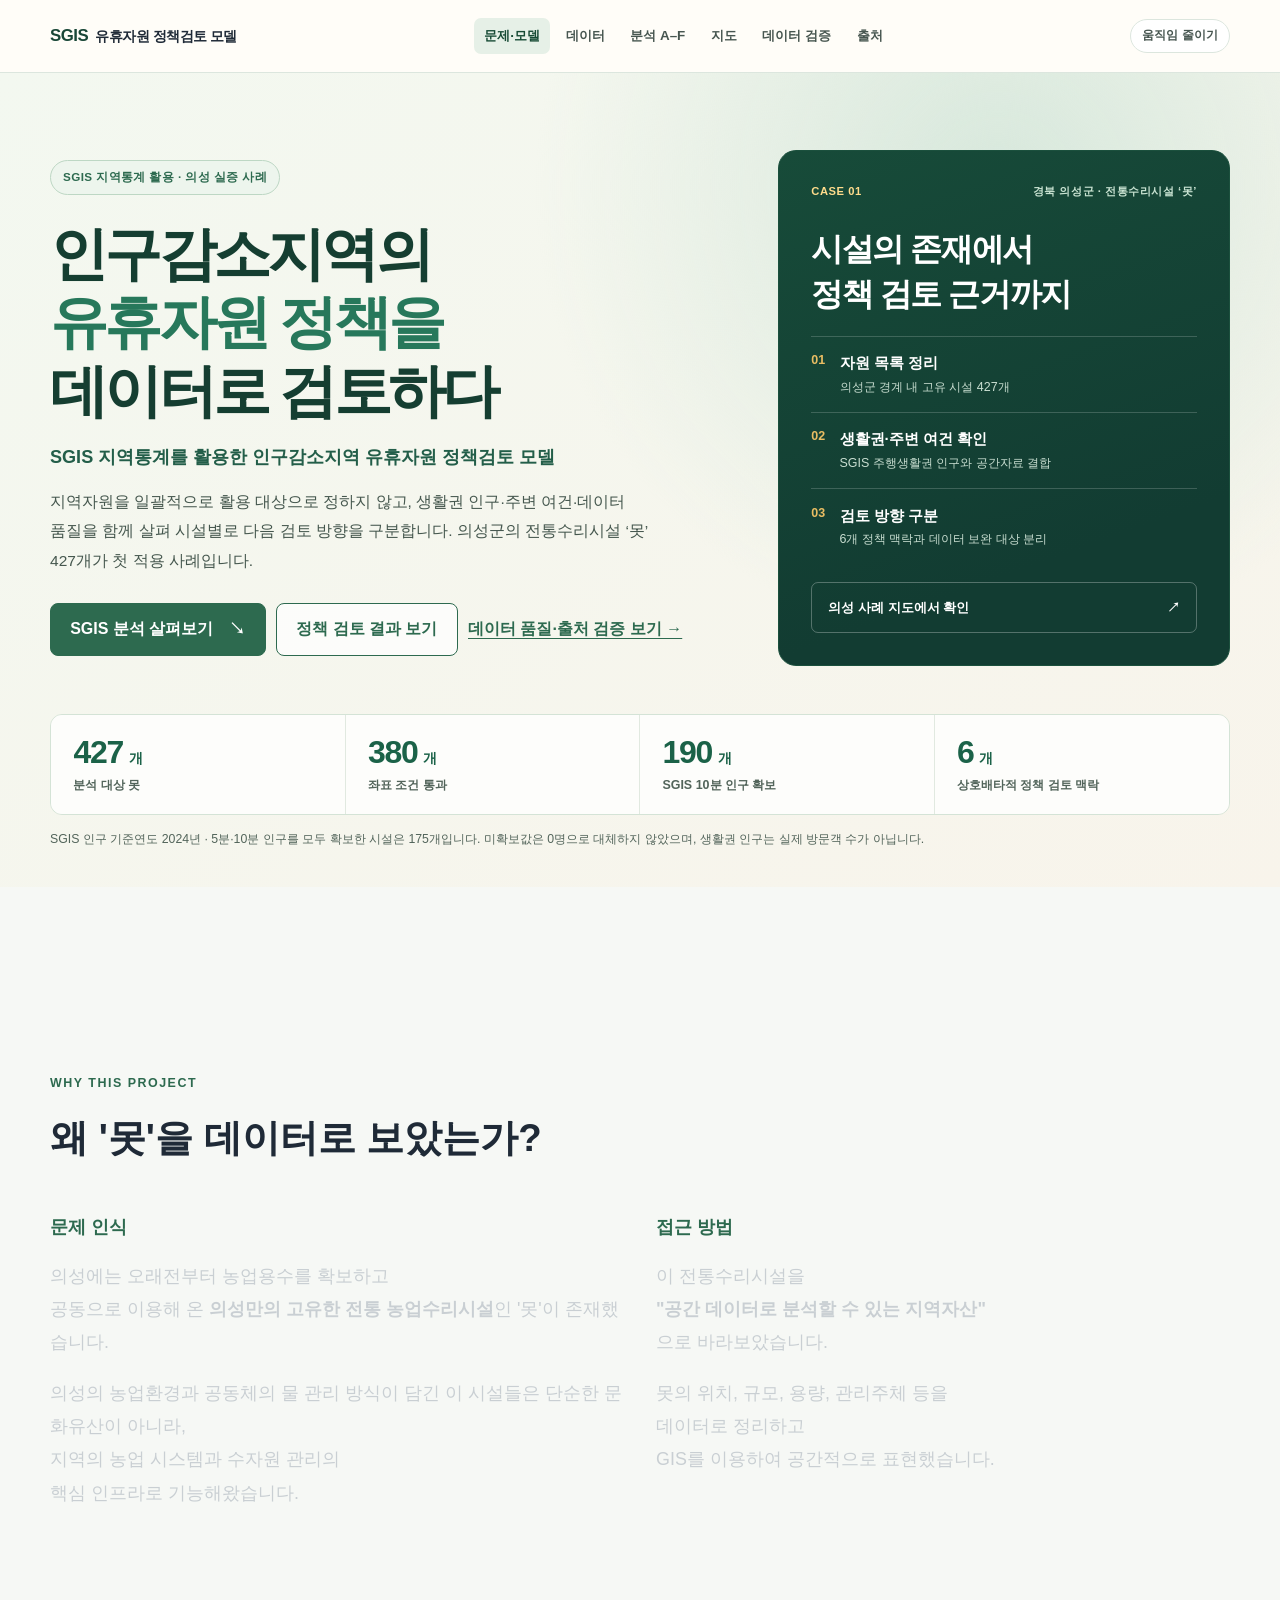
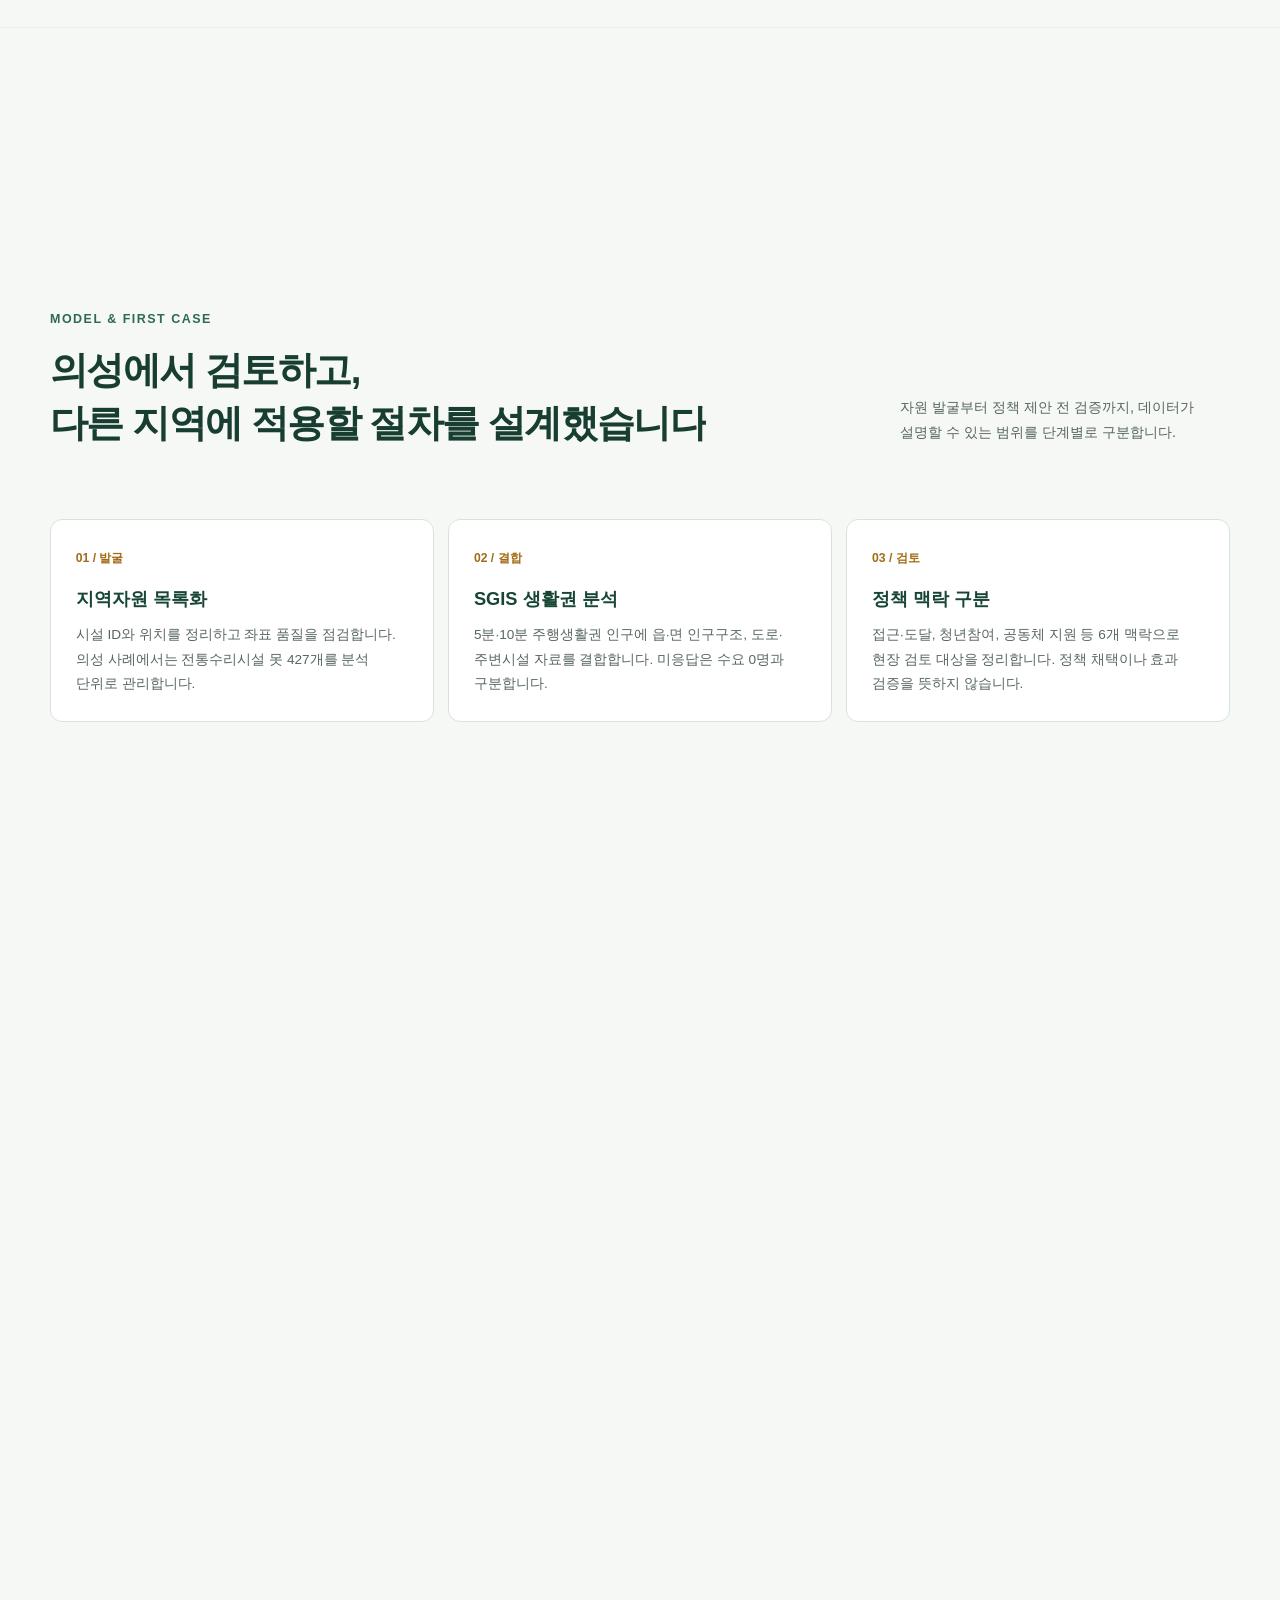
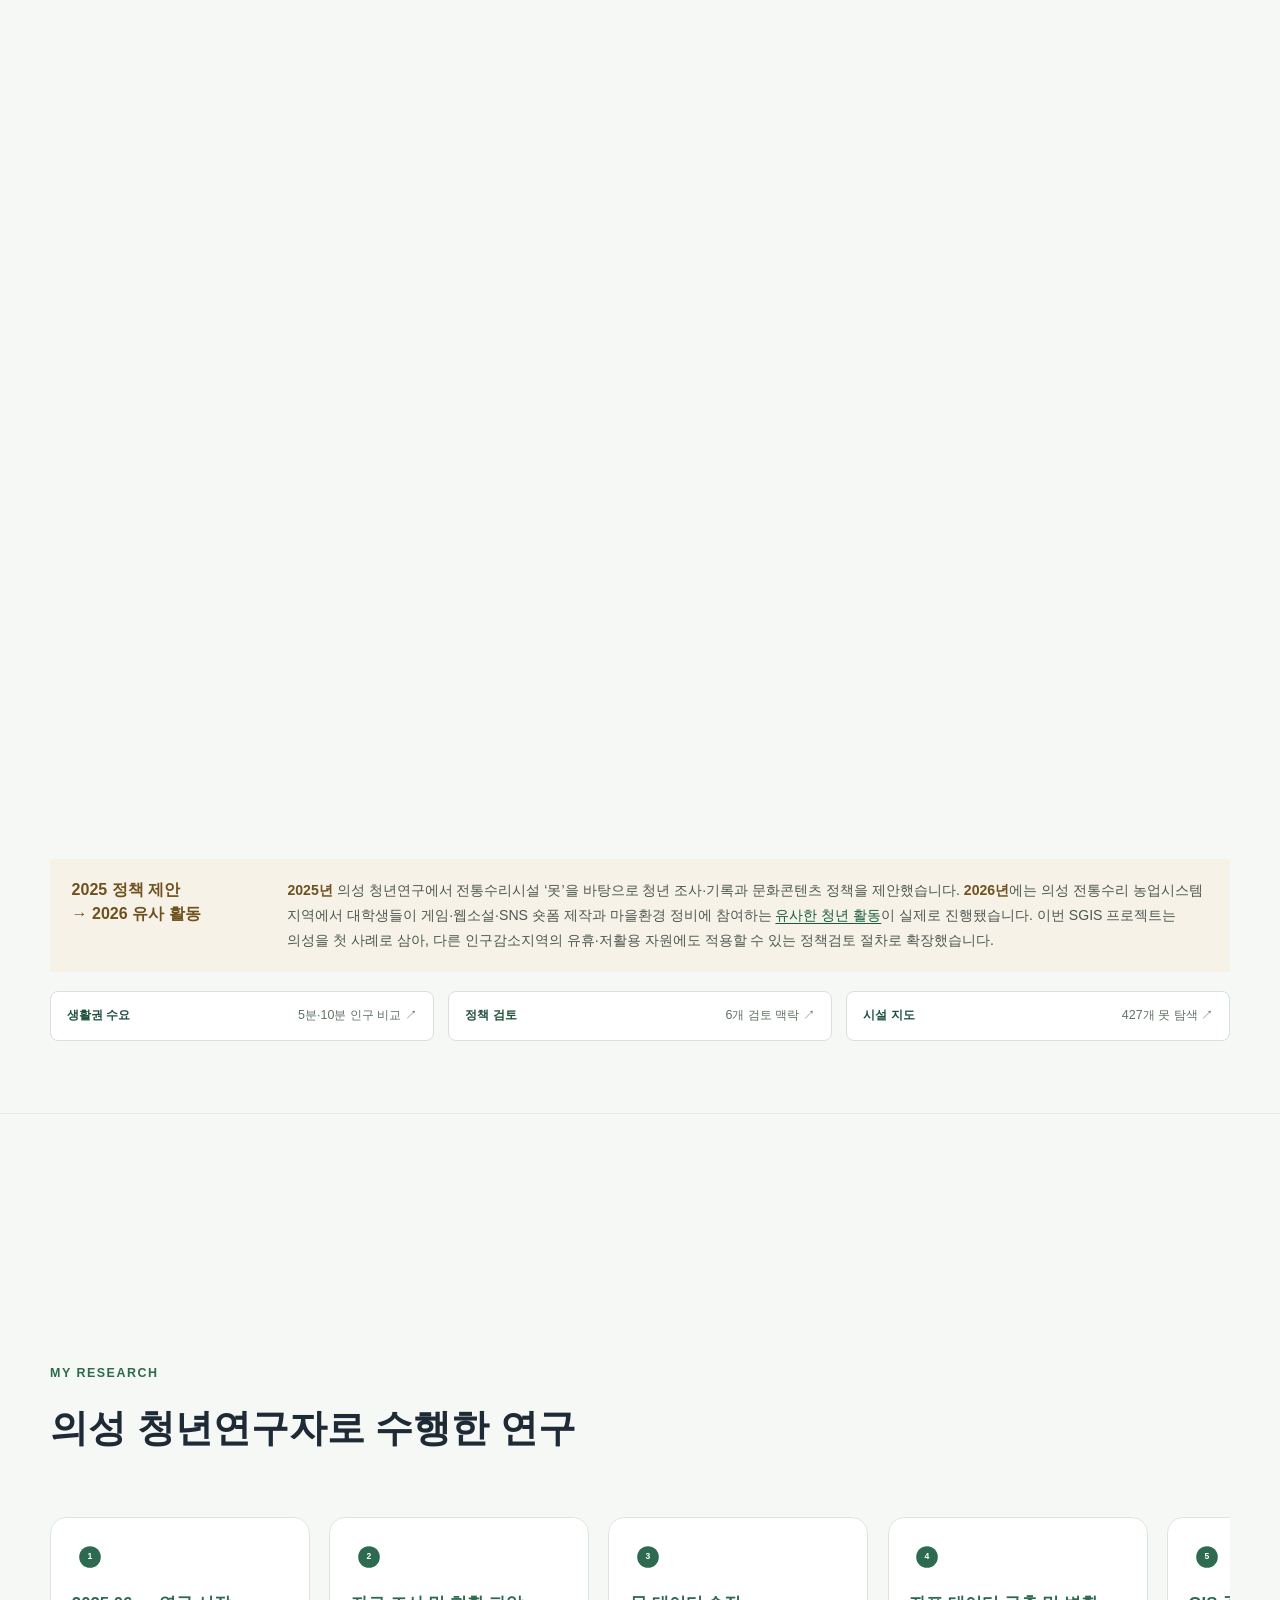
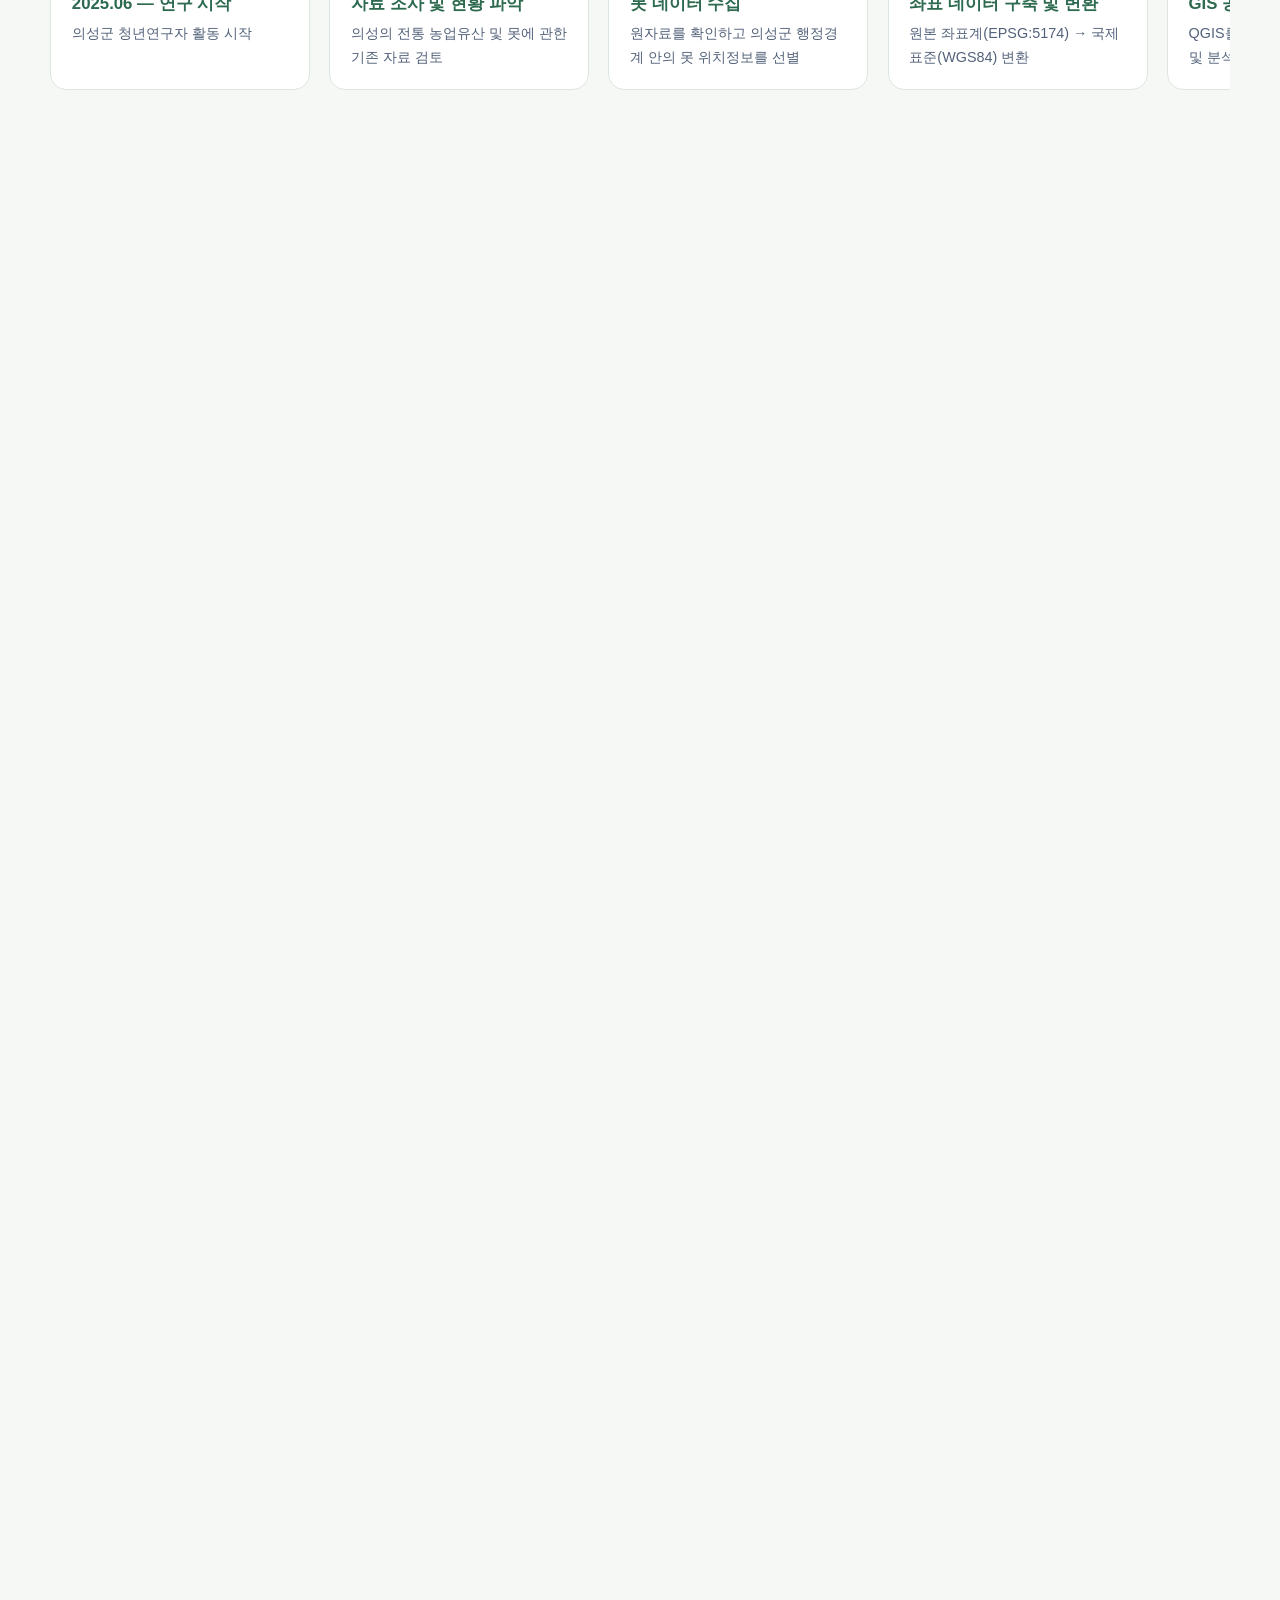
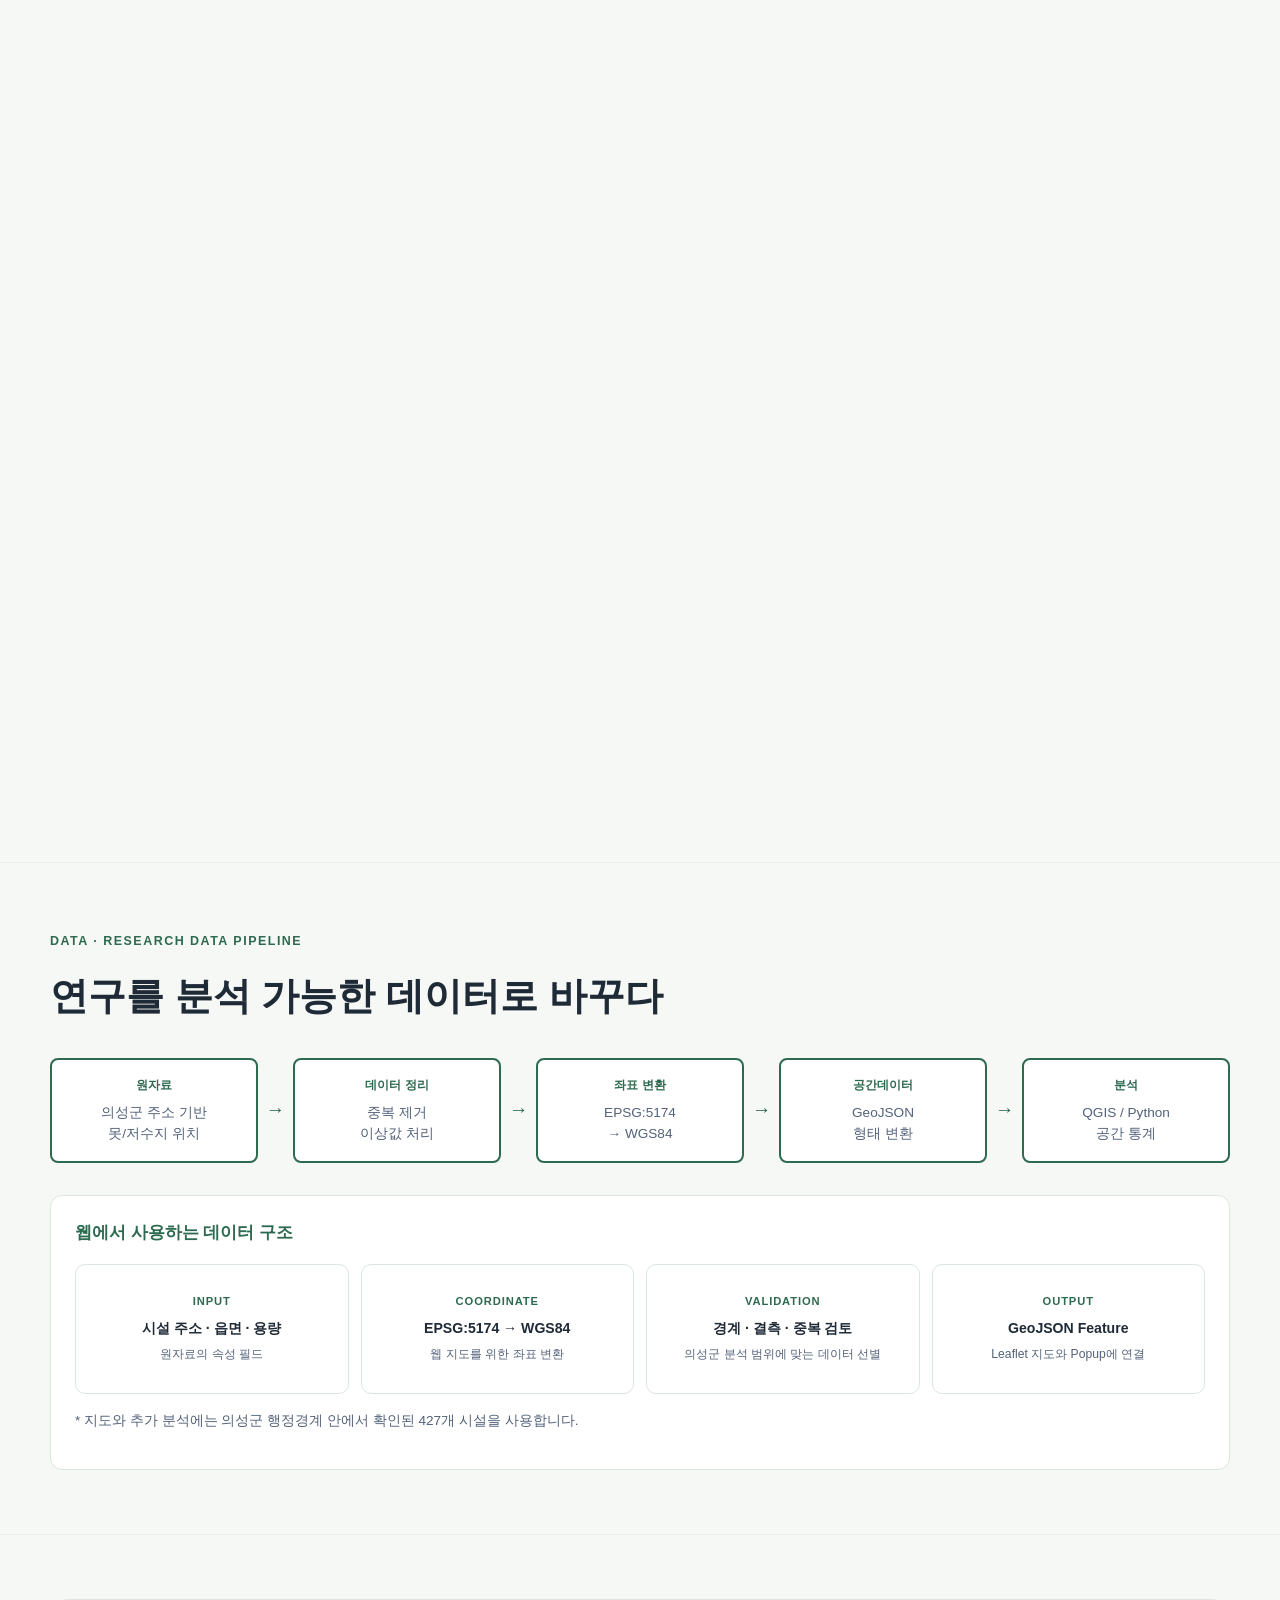
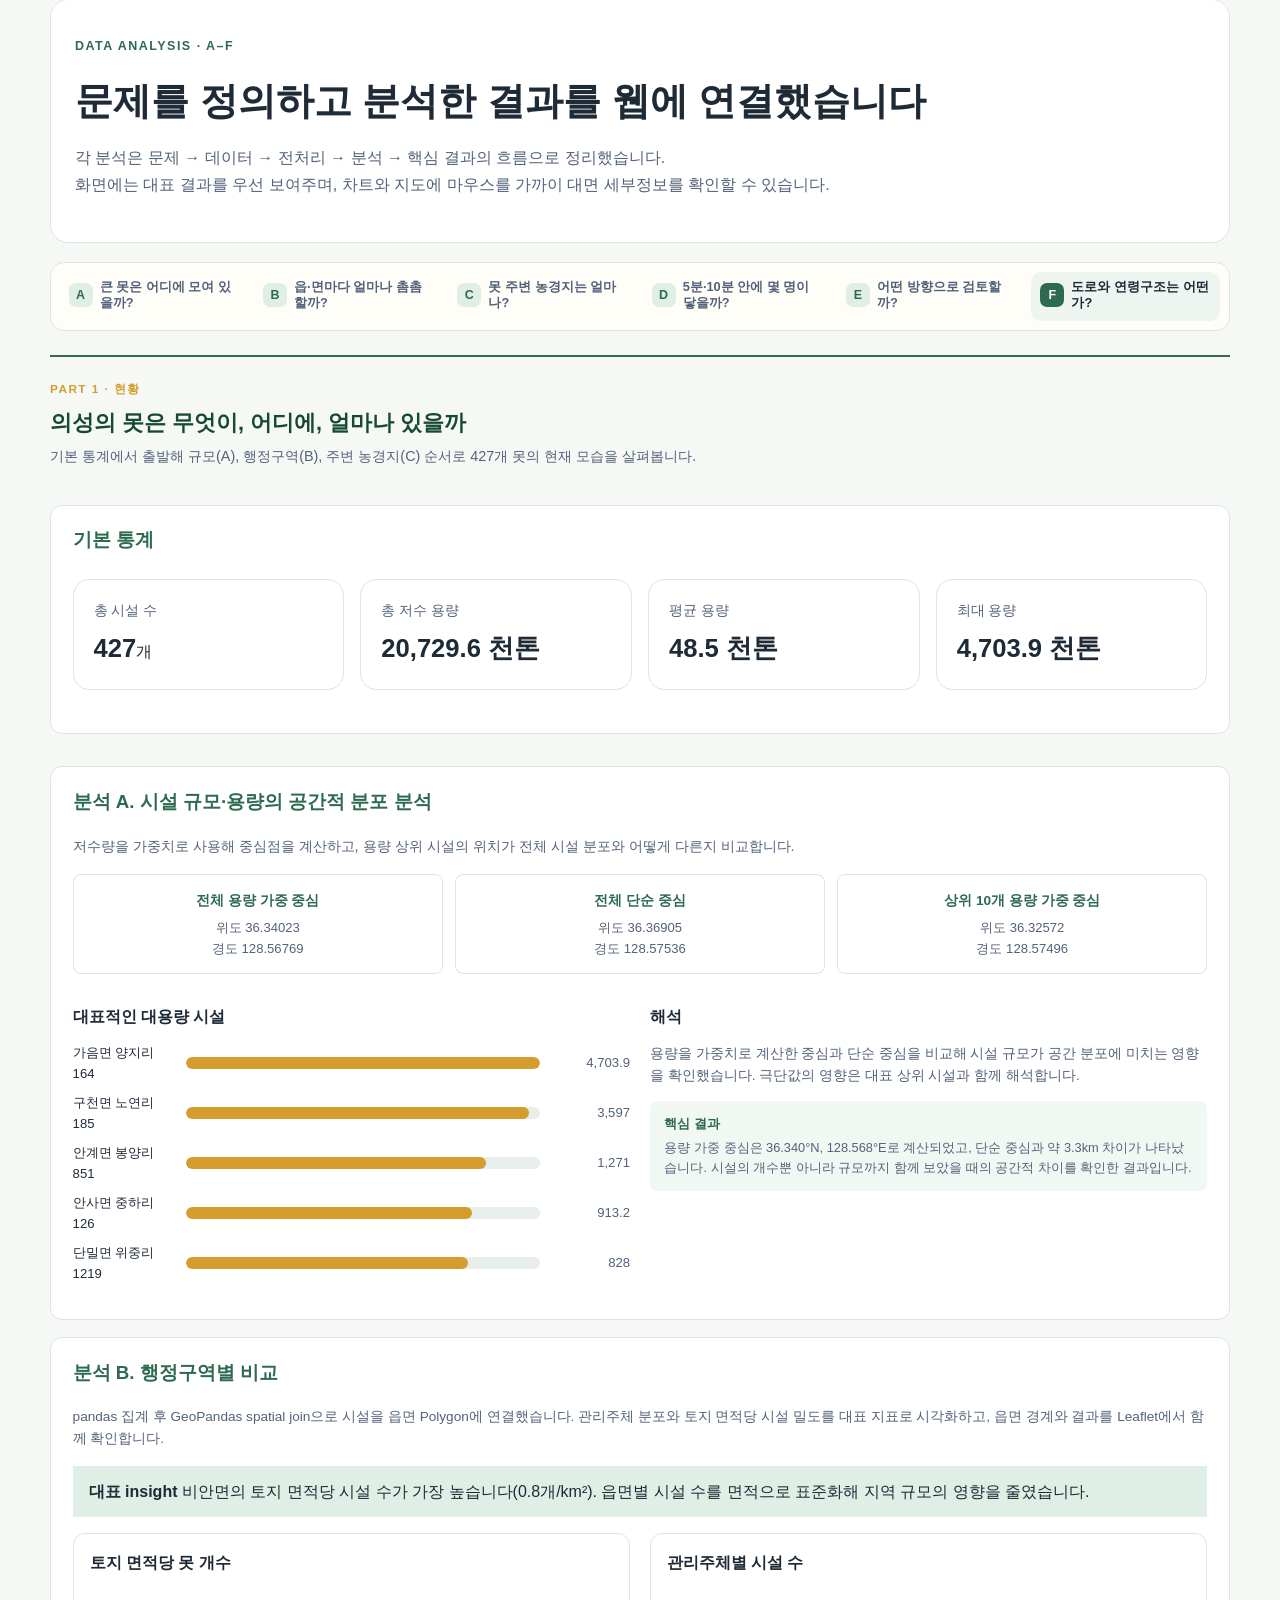
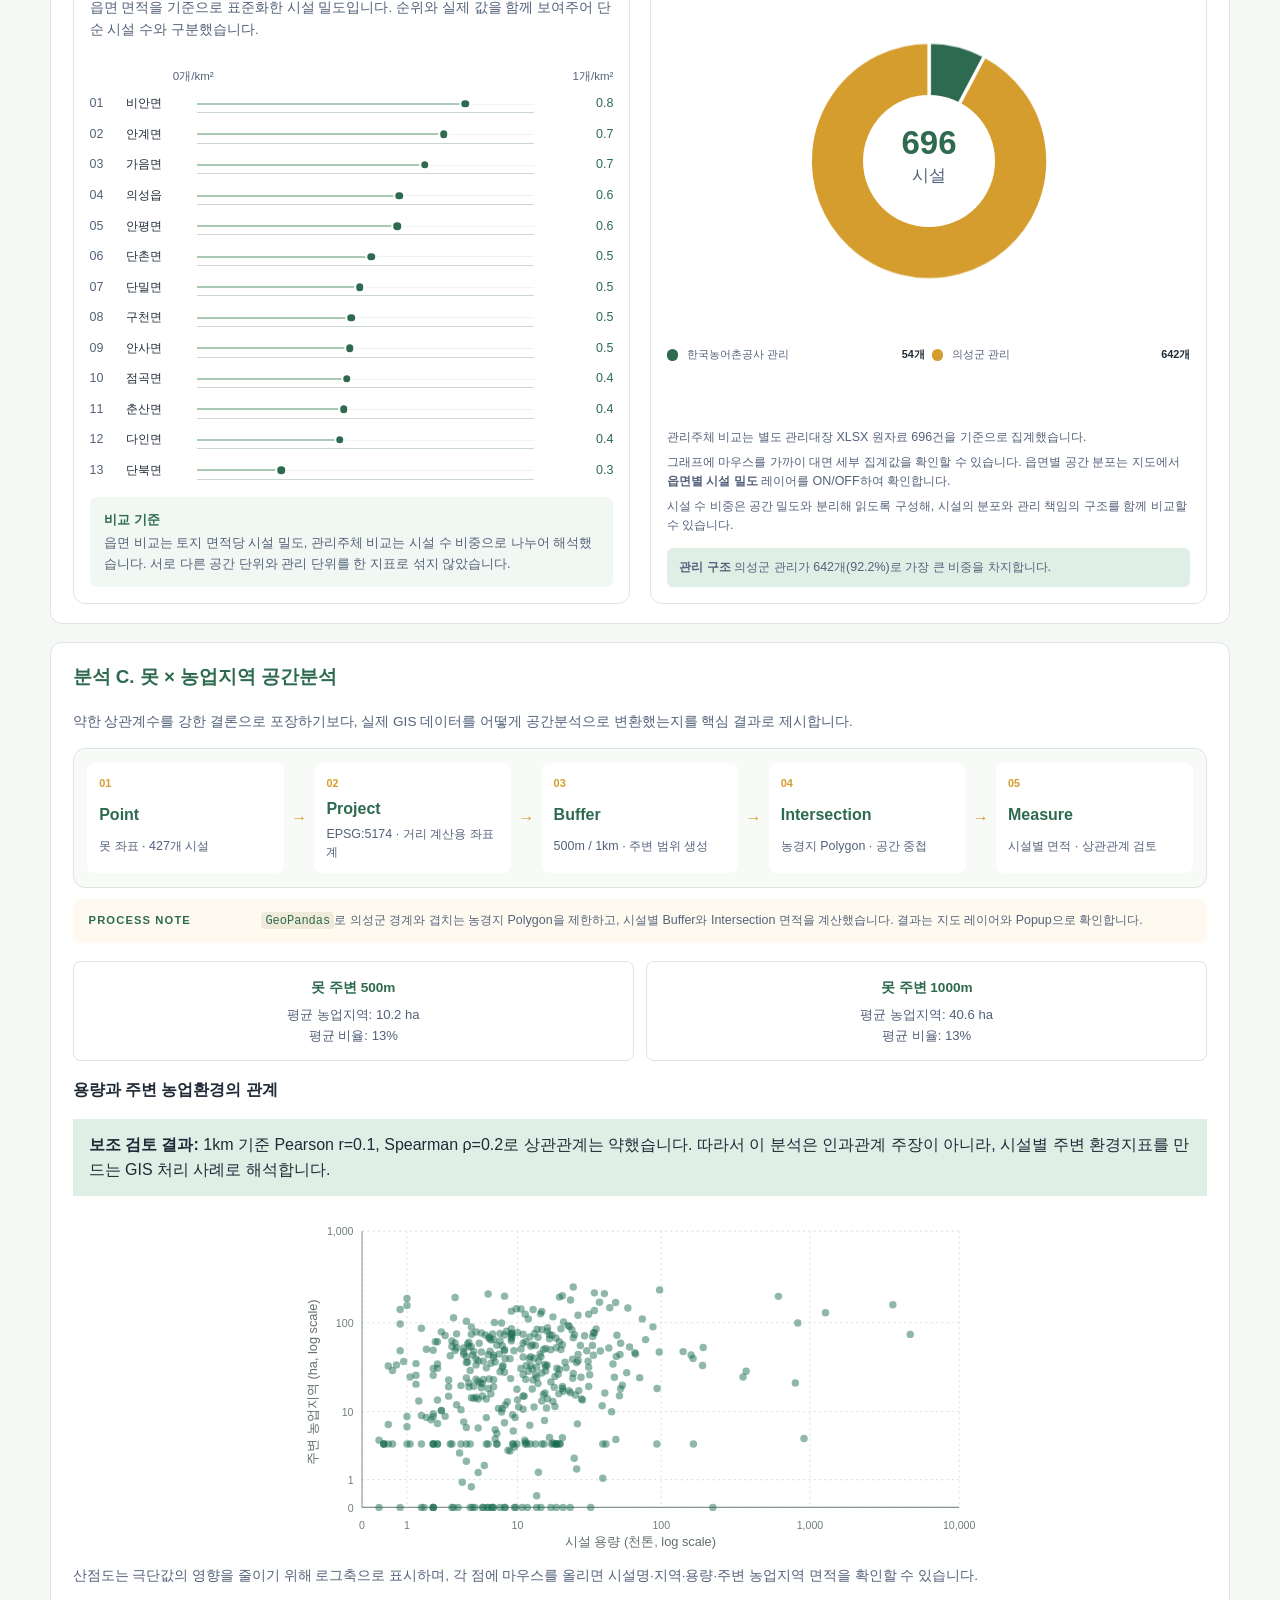
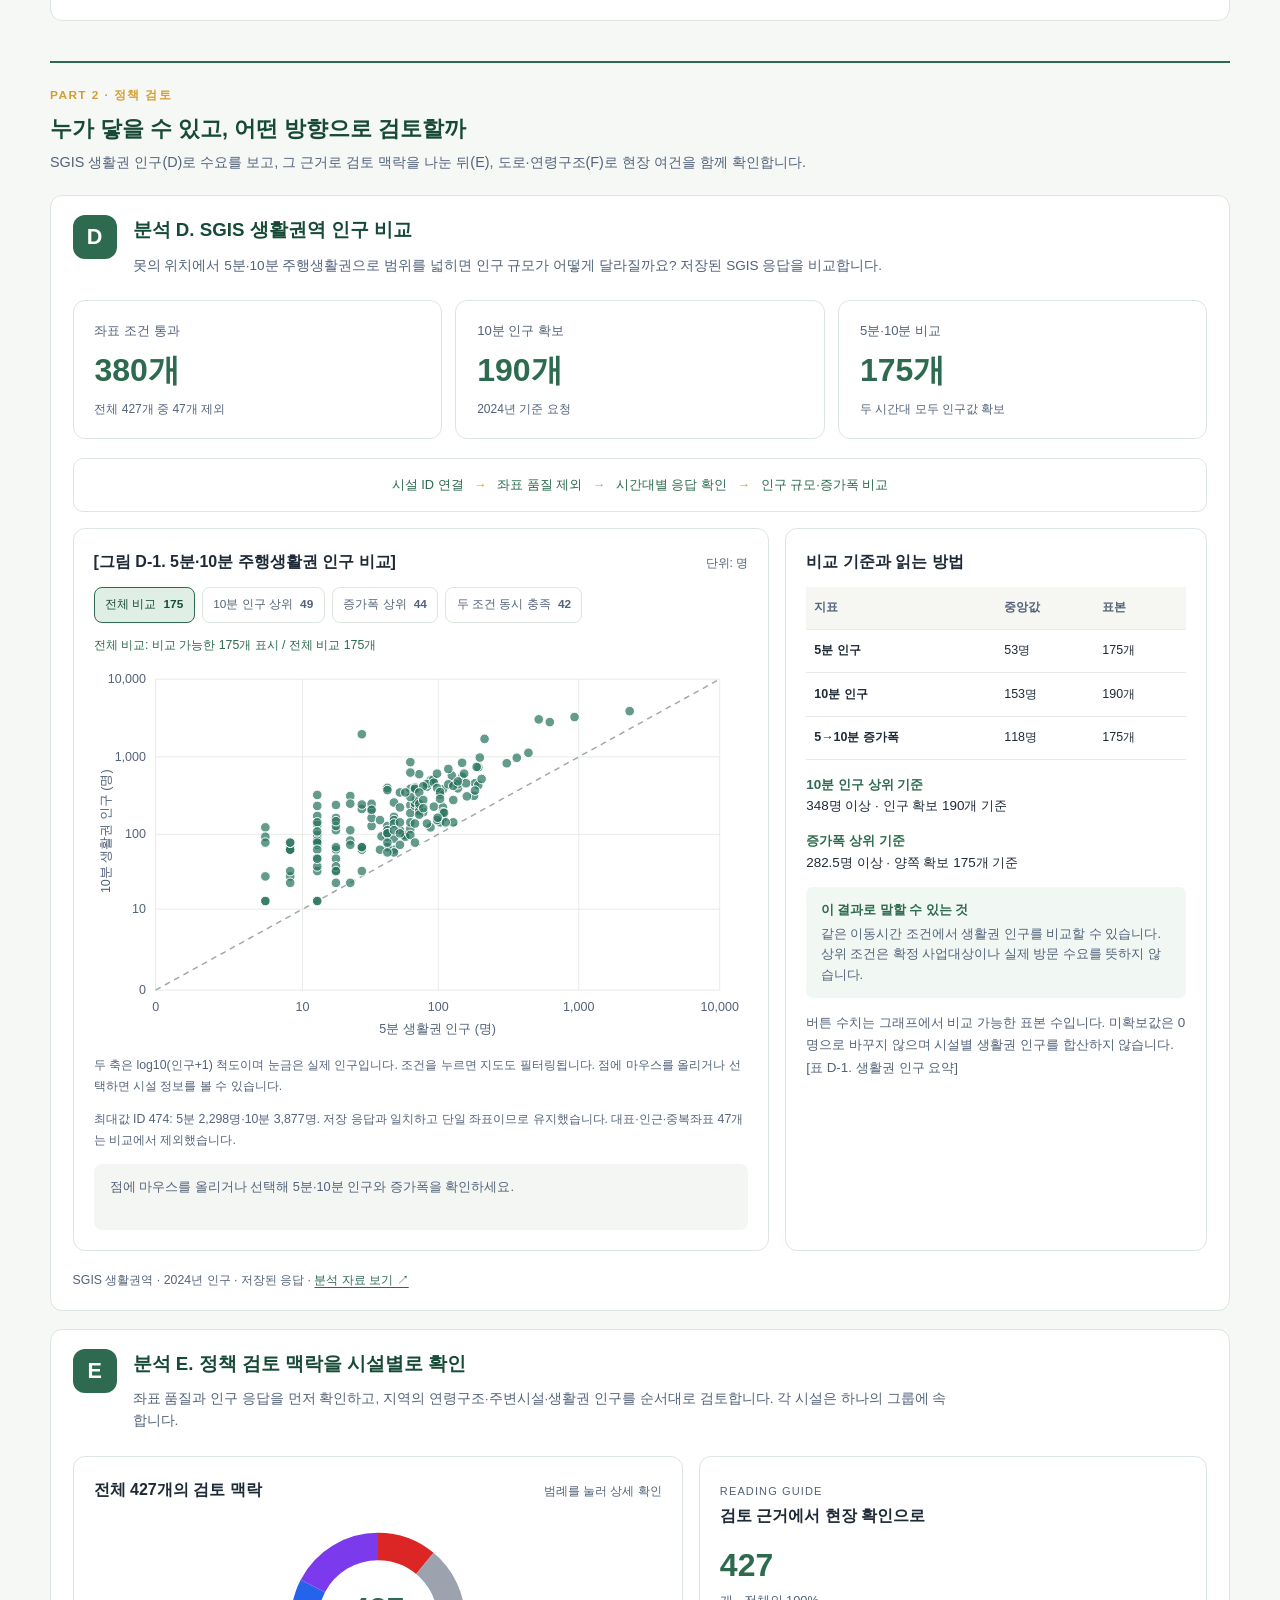
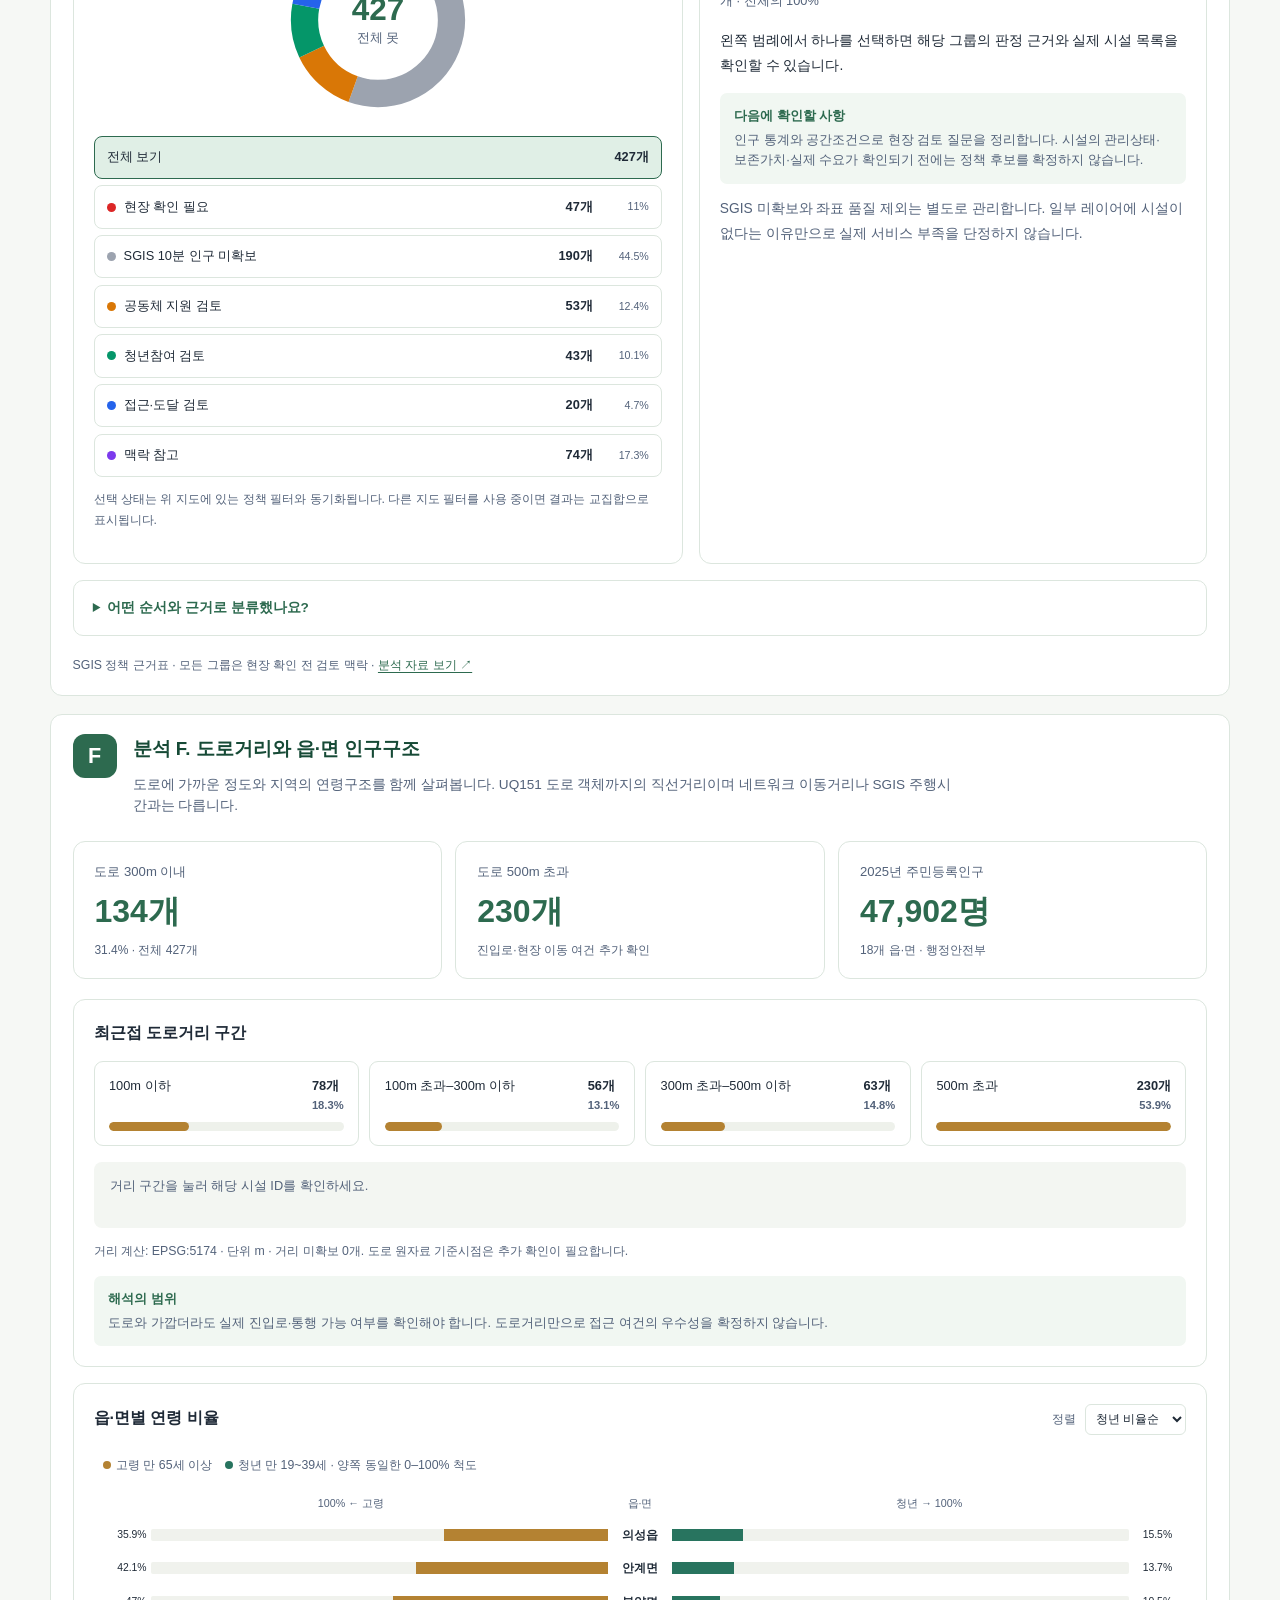
==== commit 9e749480: "feat(web): add header toggle to turn scroll motion off Pinned and horizontal scenes add about 5,000p" ====
--- a/index.html
+++ b/index.html
@@ -17,10 +17,11 @@
     <link rel="icon" href="data:image/svg+xml,%3Csvg xmlns='http://www.w3.org/2000/svg' viewBox='0 0 64 64'%3E%3Crect width='64' height='64' rx='14' fill='%232d6a4f'/%3E%3Cellipse cx='32' cy='38' rx='19' ry='11' fill='%238bc9a8'/%3E%3Cellipse cx='32' cy='36' rx='12' ry='6' fill='%23e0efe6'/%3E%3C/svg%3E" />
     <title>SGIS 유휴자원 정책검토 모델 | 의성 못 사례</title>
     <link rel="stylesheet" href="vendor/leaflet/leaflet.css" integrity="sha256-M3v8pcq9A7OYFbJwD+vis7ft9VkhxZzUn4jssyghIwM=" crossorigin="" />
-    <link rel="stylesheet" href="styles.css?v=20261003-motion2" />
+    <link rel="stylesheet" href="styles.css?v=20261004-toggle" />
   </head>
   <body>
     <noscript><p class="noscript-note">이 페이지의 지도와 분석 그래프는 JavaScript로 표시됩니다. 분석 결과 원본은 아래 ‘직접 재현하고 결과 내려받기’의 CSV·GeoJSON 링크에서 바로 확인할 수 있습니다.</p></noscript>
+    <a class="skip-link" href="#main">본문으로 건너뛰기</a>
     <div class="scroll-progress" aria-hidden="true"><span id="scroll-progress-bar"></span></div>
     <!-- HEADER & NAVIGATION -->
     <header class="site-header">
@@ -34,10 +35,11 @@
           <a href="#quality">데이터 검증</a>
           <a href="#archive">출처</a>
         </nav>
+        <button type="button" class="motion-toggle" data-motion-toggle aria-pressed="false" hidden>움직임 줄이기</button>
       </div>
     </header>
 
-    <main>
+    <main id="main" tabindex="-1">
 
       <!-- HERO -->
       <section id="about" class="section hero about-hero">
@@ -141,63 +143,63 @@
             <div class="timeline-item">
               <span class="timeline-marker">1</span>
               <div class="timeline-content">
-                <h4>2025.06 — 연구 시작</h4>
+                <h3>2025.06 — 연구 시작</h3>
                 <p>의성군 청년연구자 활동 시작</p>
               </div>
             </div>
             <div class="timeline-item">
               <span class="timeline-marker">2</span>
               <div class="timeline-content">
-                <h4>자료 조사 및 현황 파악</h4>
+                <h3>자료 조사 및 현황 파악</h3>
                 <p>의성의 전통 농업유산 및 못에 관한 기존 자료 검토</p>
               </div>
             </div>
             <div class="timeline-item">
               <span class="timeline-marker">3</span>
               <div class="timeline-content">
-                <h4>못 데이터 수집</h4>
+                <h3>못 데이터 수집</h3>
                 <p>원자료를 확인하고 의성군 행정경계 안의 못 위치정보를 선별</p>
               </div>
             </div>
             <div class="timeline-item">
               <span class="timeline-marker">4</span>
               <div class="timeline-content">
-                <h4>좌표 데이터 구축 및 변환</h4>
+                <h3>좌표 데이터 구축 및 변환</h3>
                 <p>원본 좌표계(EPSG:5174) → 국제표준(WGS84) 변환</p>
               </div>
             </div>
             <div class="timeline-item">
               <span class="timeline-marker">5</span>
               <div class="timeline-content">
-                <h4>GIS 공간정보 구축</h4>
+                <h3>GIS 공간정보 구축</h3>
                 <p>QGIS를 활용한 공간데이터 구축 및 분석</p>
               </div>
             </div>
             <div class="timeline-item">
               <span class="timeline-marker">6</span>
               <div class="timeline-content">
-                <h4>농업 관련 자료 조사</h4>
+                <h3>농업 관련 자료 조사</h3>
                 <p>지역 농업 및 농업유산 관련 공개 데이터 수집</p>
               </div>
             </div>
             <div class="timeline-item">
               <span class="timeline-marker">7</span>
               <div class="timeline-content">
-                <h4>데이터 분석</h4>
+                <h3>데이터 분석</h3>
                 <p>못의 공간적 분포, 지역별 특성, 군집성 분석</p>
               </div>
             </div>
             <div class="timeline-item">
               <span class="timeline-marker">8</span>
               <div class="timeline-content">
-                <h4>연구 결과 정리</h4>
+                <h3>연구 결과 정리</h3>
                 <p>GIS 분석 결과 및 시각화 자료 정리</p>
               </div>
             </div>
             <div class="timeline-item">
               <span class="timeline-marker">9</span>
               <div class="timeline-content">
-                <h4>2025.09 — 정책 제안</h4>
+                <h3>2025.09 — 정책 제안</h3>
                 <p>청년정책 및 지역활동 관련 제안 수립</p>
               </div>
             </div>
@@ -649,7 +651,7 @@
           <div class="outcome-grid">
             <div class="outcome-card">
               <span class="outcome-tag">DATA</span>
-              <h4>자료 검증과 전처리</h4>
+              <h3>자료 검증과 전처리</h3>
               <p>
                 주소 기반 자료의 좌표계를 확인하고<br>
                 의성군 경계 내부 데이터만 선별했습니다.
@@ -657,7 +659,7 @@
             </div>
             <div class="outcome-card">
               <span class="outcome-tag">ANALYSIS</span>
-              <h4>Python 공간분석</h4>
+              <h3>Python 공간분석</h3>
               <p>
                 pandas와 GeoPandas로 지역 집계,<br>
                 Buffer·Intersection·상관분석을 수행했습니다.
@@ -665,7 +667,7 @@
             </div>
             <div class="outcome-card">
               <span class="outcome-tag">WEB</span>
-              <h4>Interactive Web GIS</h4>
+              <h3>Interactive Web GIS</h3>
               <p>
                 GeoJSON을 Leaflet으로 연결해<br>
                 지도·레이어·필터·Popup을 구현했습니다.
@@ -891,7 +893,7 @@
       </div>
     </footer>
 
-    <script src="vendor/leaflet/leaflet.js" integrity="sha256-20nQCchB9co0qIjJZRGuk2/Z9VM+kNiyxNV1lvTlZBo=" crossorigin=""></script>
-    <script src="app.js?v=20261003-motion2"></script>
+    <script src="vendor/leaflet/leaflet.js" integrity="sha256-20nQCchB9co0qIjJZRGuk2/Z9VM+kNiyxNV1lvTlZBo=" crossorigin="" defer></script>
+    <script src="app.js?v=20261004-toggle" defer></script>
   </body>
 </html>
--- a/styles.css
+++ b/styles.css
@@ -616,7 +616,7 @@
   font-size: 0.9rem;
 }
 
-.timeline-content h4 {
+.timeline-content h3, .timeline-content h4 {
   margin: 0 0 0.3rem;
   color: var(--primary);
   font-size: 0.95rem;
@@ -822,7 +822,7 @@
   margin-bottom: 0.8rem;
 }
 
-.outcome-card h4 {
+.outcome-card h3, .outcome-card h4 {
   margin: 0 0 0.8rem;
   color: var(--primary);
   font-size: 1rem;
@@ -2955,7 +2955,7 @@
 .analysis-part p { margin: 0; max-width: 760px; color: var(--muted); font-size: .9rem; }
 #analysis-a, #analysis-b, #analysis-c, #quality-g, #quality-h, #quality-i, #quality-j, #quality-k, #why, #data, #analysis, #quality { scroll-margin-top: calc(var(--header-h, 64px) + 70px); }
 @media (max-width: 700px) {
-  .chapter-toc a span { display: none; }
+  .chapter-toc a span { position: absolute; width: 1px; height: 1px; overflow: hidden; clip-path: inset(50%); white-space: nowrap; }
   .chapter-toc a { justify-content: center; }
 }
 
@@ -3025,7 +3025,7 @@
 html.motion-wide .m-hscroll .timeline-item { --on: clamp(0, calc((var(--p, 0) - var(--k)) * 10), 1); flex: 0 0 260px; flex-direction: column; gap: 1rem; margin: 0; padding: 1.3rem; border: 1px solid var(--border); border-radius: 16px; background: #fff; opacity: calc(.3 + var(--on) * .7); transform: translateY(calc((1 - var(--on)) * 40px)); transition: opacity .3s linear, transform .4s ease-out; }
 html.motion-wide .m-hscroll .timeline-item:not(:last-child)::after { left: calc(100% + 1px); top: 37px; width: 1.2rem; height: 2px; transform-origin: left; transform: scaleX(var(--on)); }
 html.motion-wide .m-hscroll .timeline-marker { transform: scale(calc(.6 + var(--on) * .4)); }
-html.motion-wide .m-hscroll .timeline-content h4 { font-size: 1.05rem; }
+html.motion-wide .m-hscroll .timeline-content h3 { font-size: 1.05rem; }
 
 /* DATA(넓은 화면): 파이프라인 단계가 차례로 점등된다 */
 html.motion-wide .m-pipeline > * { --on: clamp(0, calc((var(--p, 0) - var(--k)) * 7), 1); opacity: calc(.15 + var(--on) * .85); transform: translateY(calc((1 - var(--on)) * 50px)) scale(calc(.85 + var(--on) * .15)); transition: opacity .3s linear, transform .35s ease-out; }
@@ -3035,3 +3035,24 @@
 
 /* 옆에서 들어오는 연출이 가로 스크롤을 만들지 않게 한다(clip은 sticky를 깨지 않는다) */
 html.motion main { overflow-x: clip; }
+
+/* 키보드 사용자: 본문 바로가기와 공통 포커스 표시 */
+.skip-link { position: fixed; top: .6rem; left: .6rem; z-index: 2000; padding: .6rem 1rem; border-radius: 10px; background: var(--primary); color: #fff; font-weight: 700; text-decoration: none; transform: translateY(-160%); transition: transform .2s ease; }
+.skip-link:focus { transform: none; outline: 3px solid #c58b22; outline-offset: 2px; }
+main:focus { outline: none; }
+a:focus-visible, button:focus-visible, select:focus-visible, input:focus-visible, summary:focus-visible { outline: 3px solid #c58b22; outline-offset: 3px; }
+
+/* 좁은 화면: 표·산점도가 옆으로 밀린다는 것을 알려 준다 */
+@media (max-width: 700px) {
+  .def-table-wrap::before, .scatter-plot-wrap::before { content: '← 옆으로 밀어서 전체 보기 →'; position: sticky; left: 0; display: block; width: max-content; margin: 0 0 .35rem; padding: .15rem .55rem; border-radius: 999px; background: #eef5f0; color: var(--primary); font-size: .72rem; font-weight: 700; }
+}
+
+/* 머리글 '움직임 줄이기' 버튼 */
+.site-header .nav { position: relative; }
+.motion-toggle { flex-shrink: 0; padding: .4rem .7rem; border: 1px solid var(--border); border-radius: 999px; background: #fff; color: #475650; font: inherit; font-size: .78rem; font-weight: 600; cursor: pointer; white-space: nowrap; }
+.motion-toggle:hover { color: #174b35; background: #e6f0e7; }
+.motion-toggle[aria-pressed="true"] { color: #fff; background: var(--primary); border-color: var(--primary); }
+.motion-toggle[hidden] { display: none; }
+@media (max-width: 800px) {
+  .motion-toggle { position: absolute; top: .5rem; right: 0; padding: .3rem .6rem; font-size: .72rem; }
+}
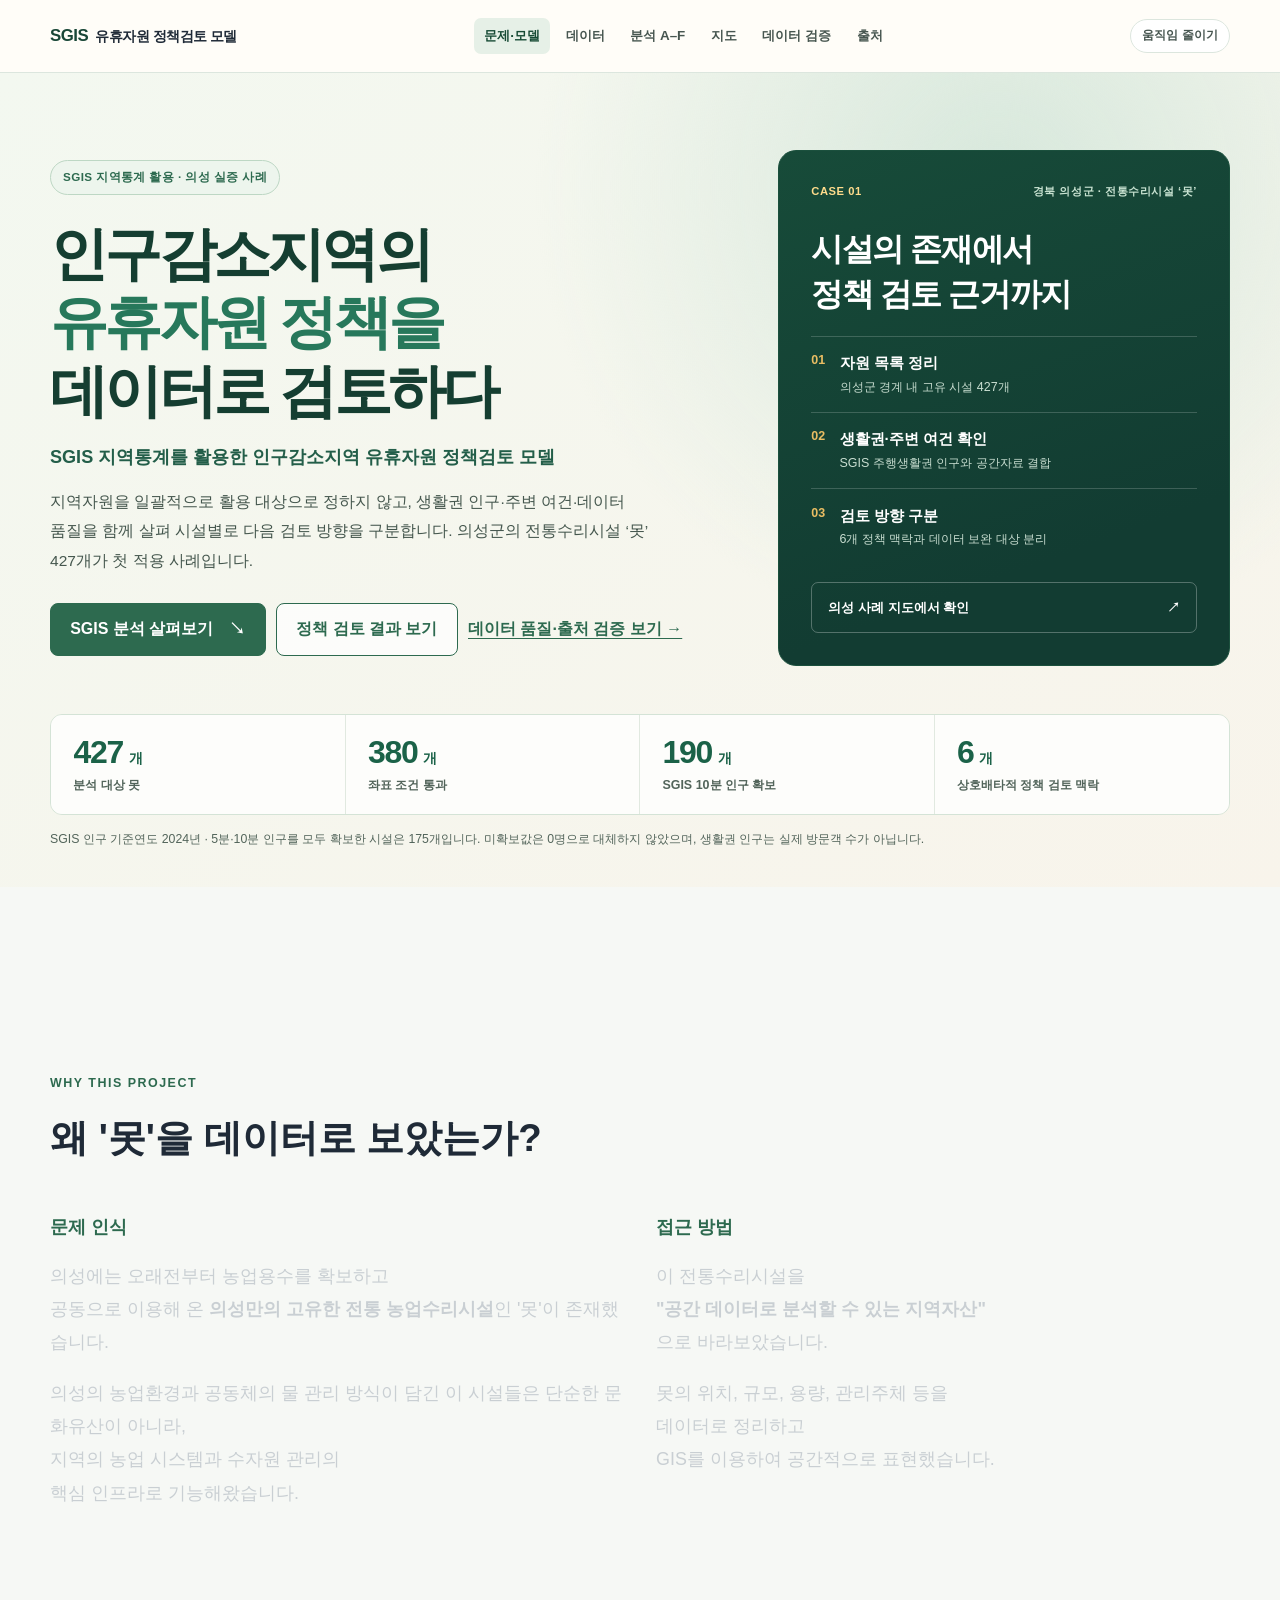
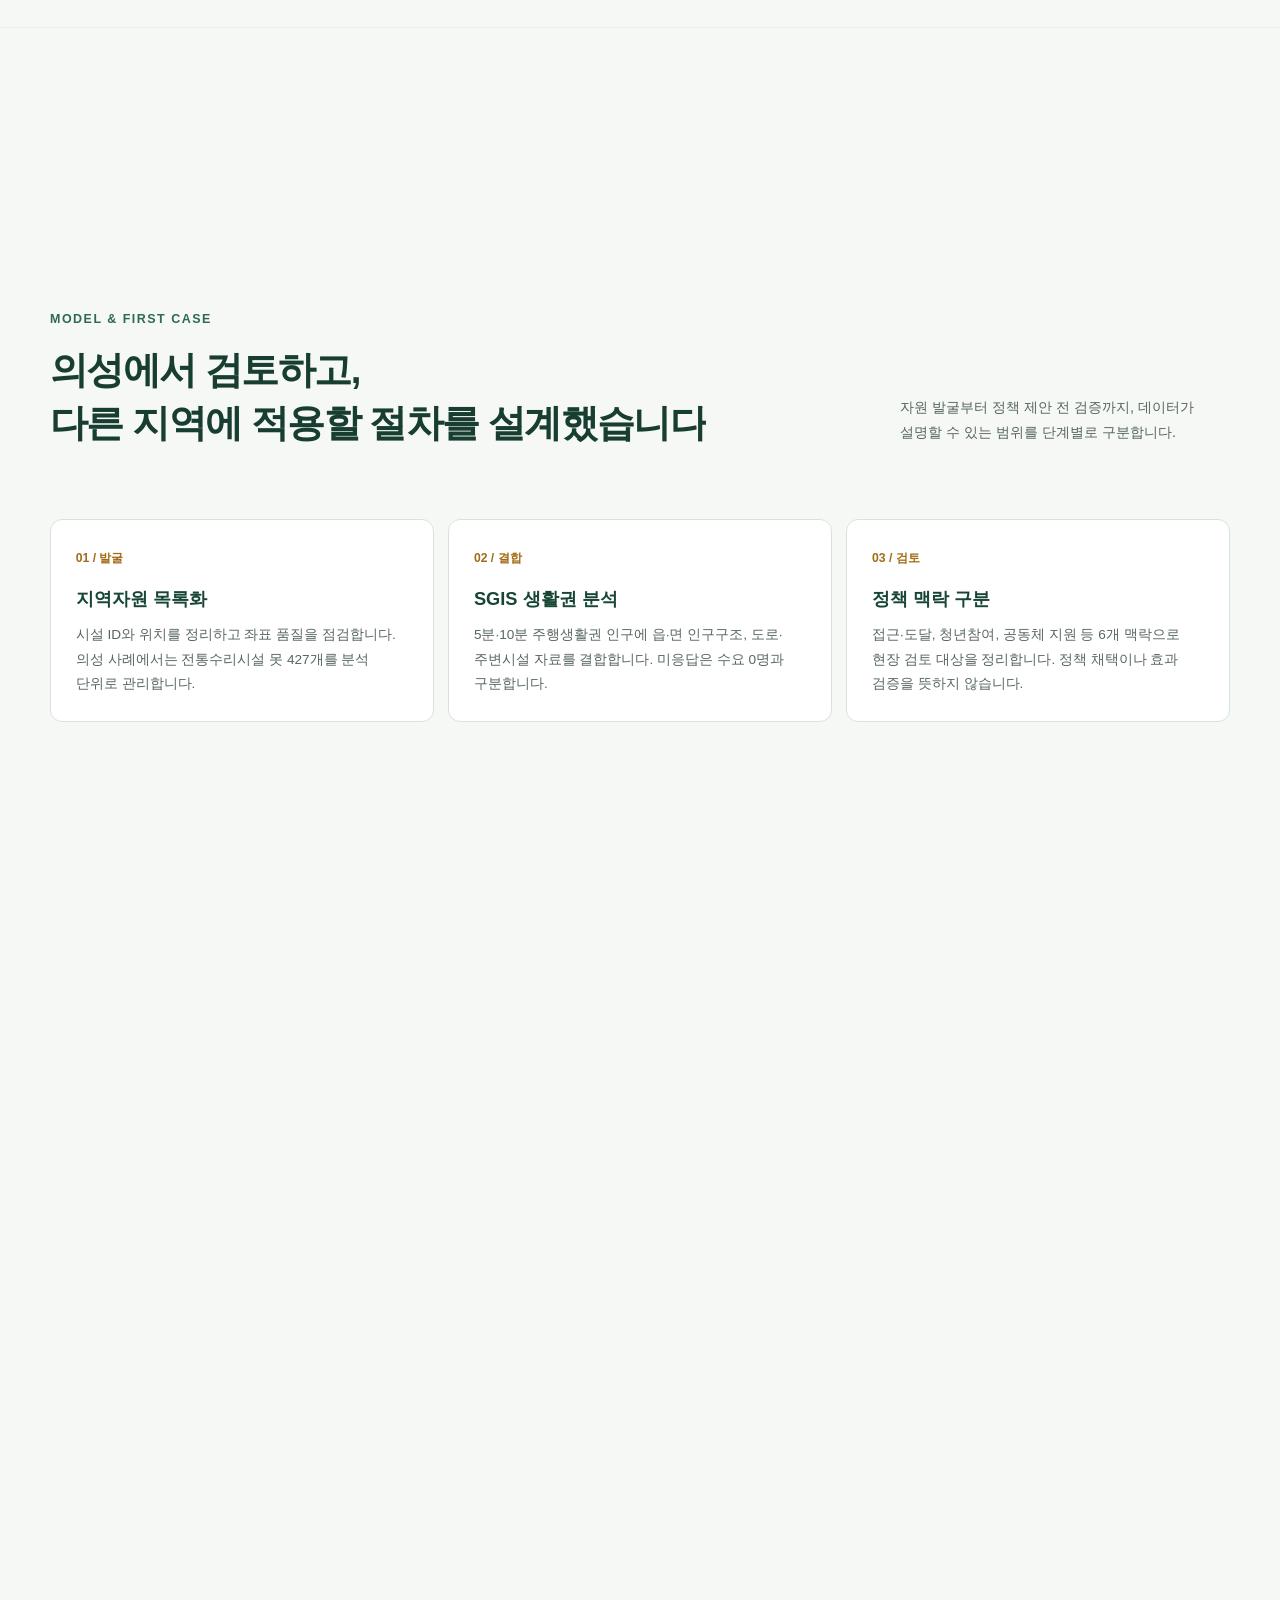
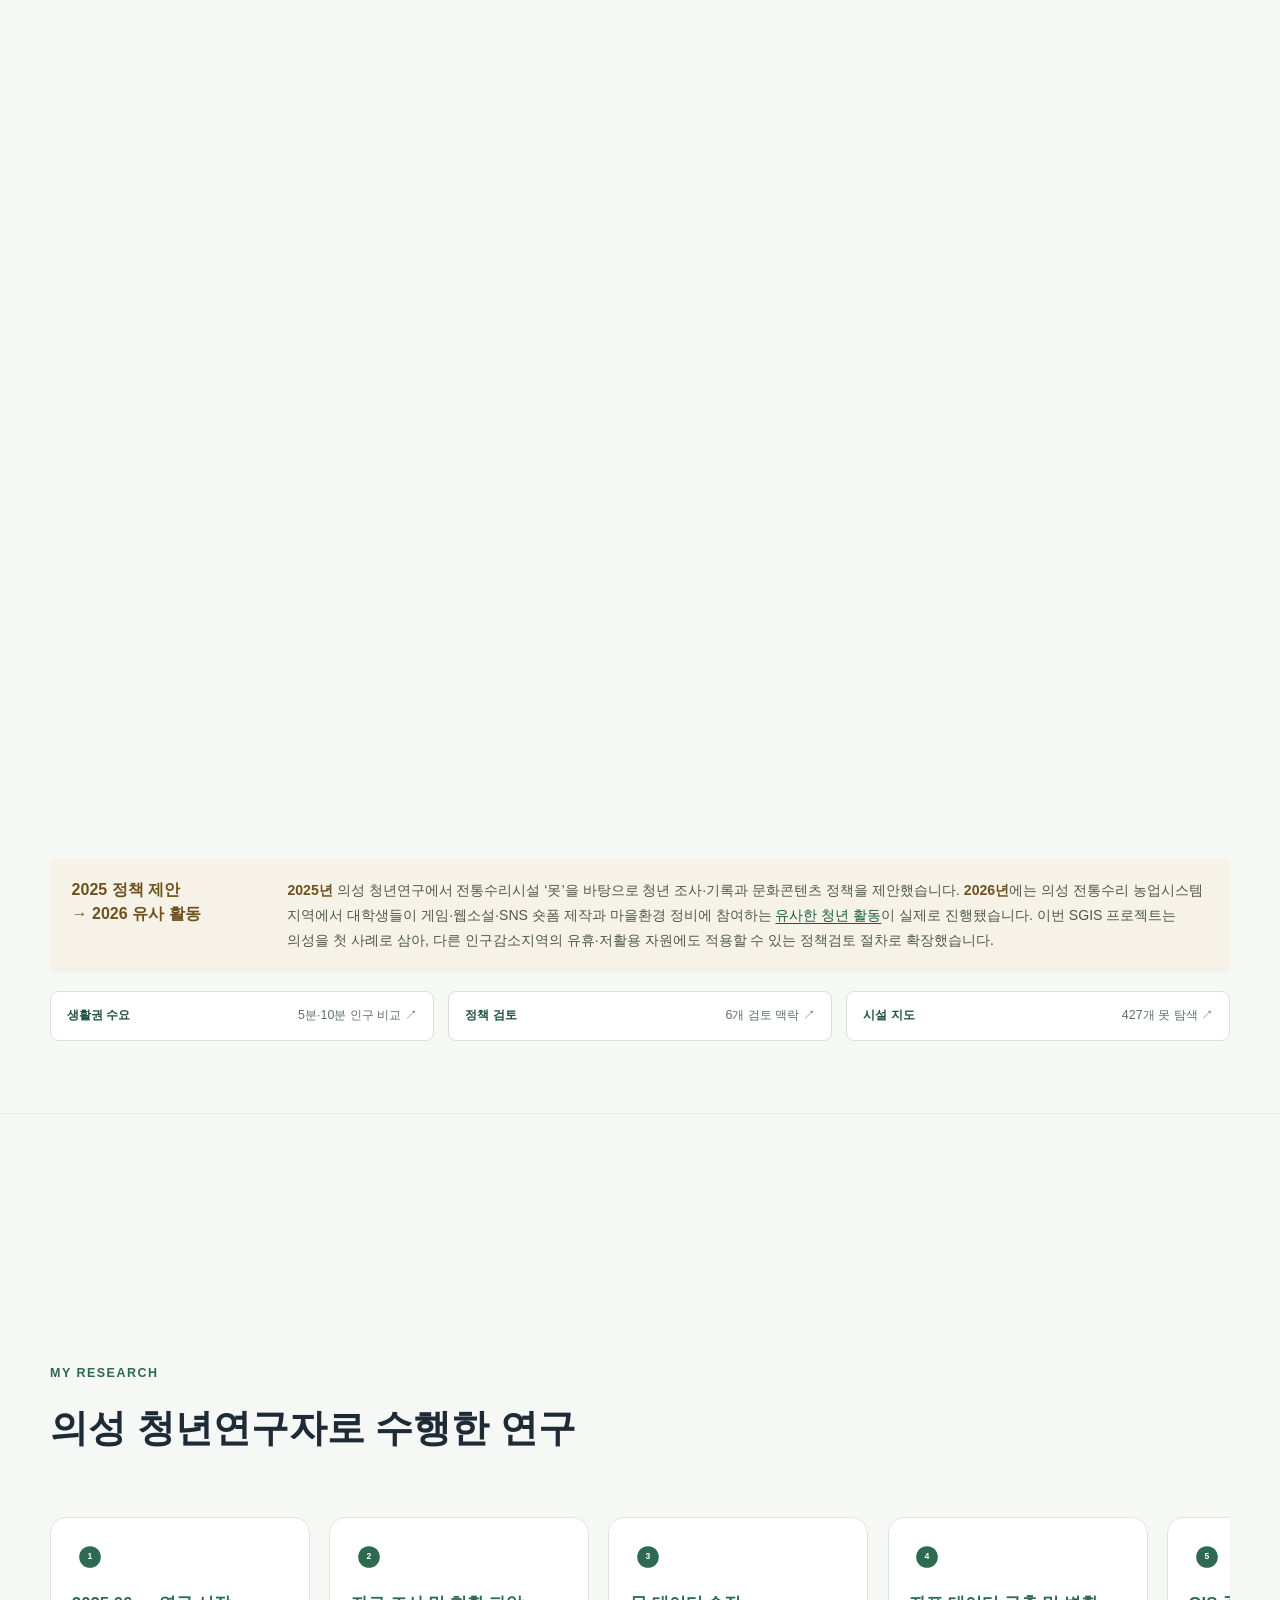
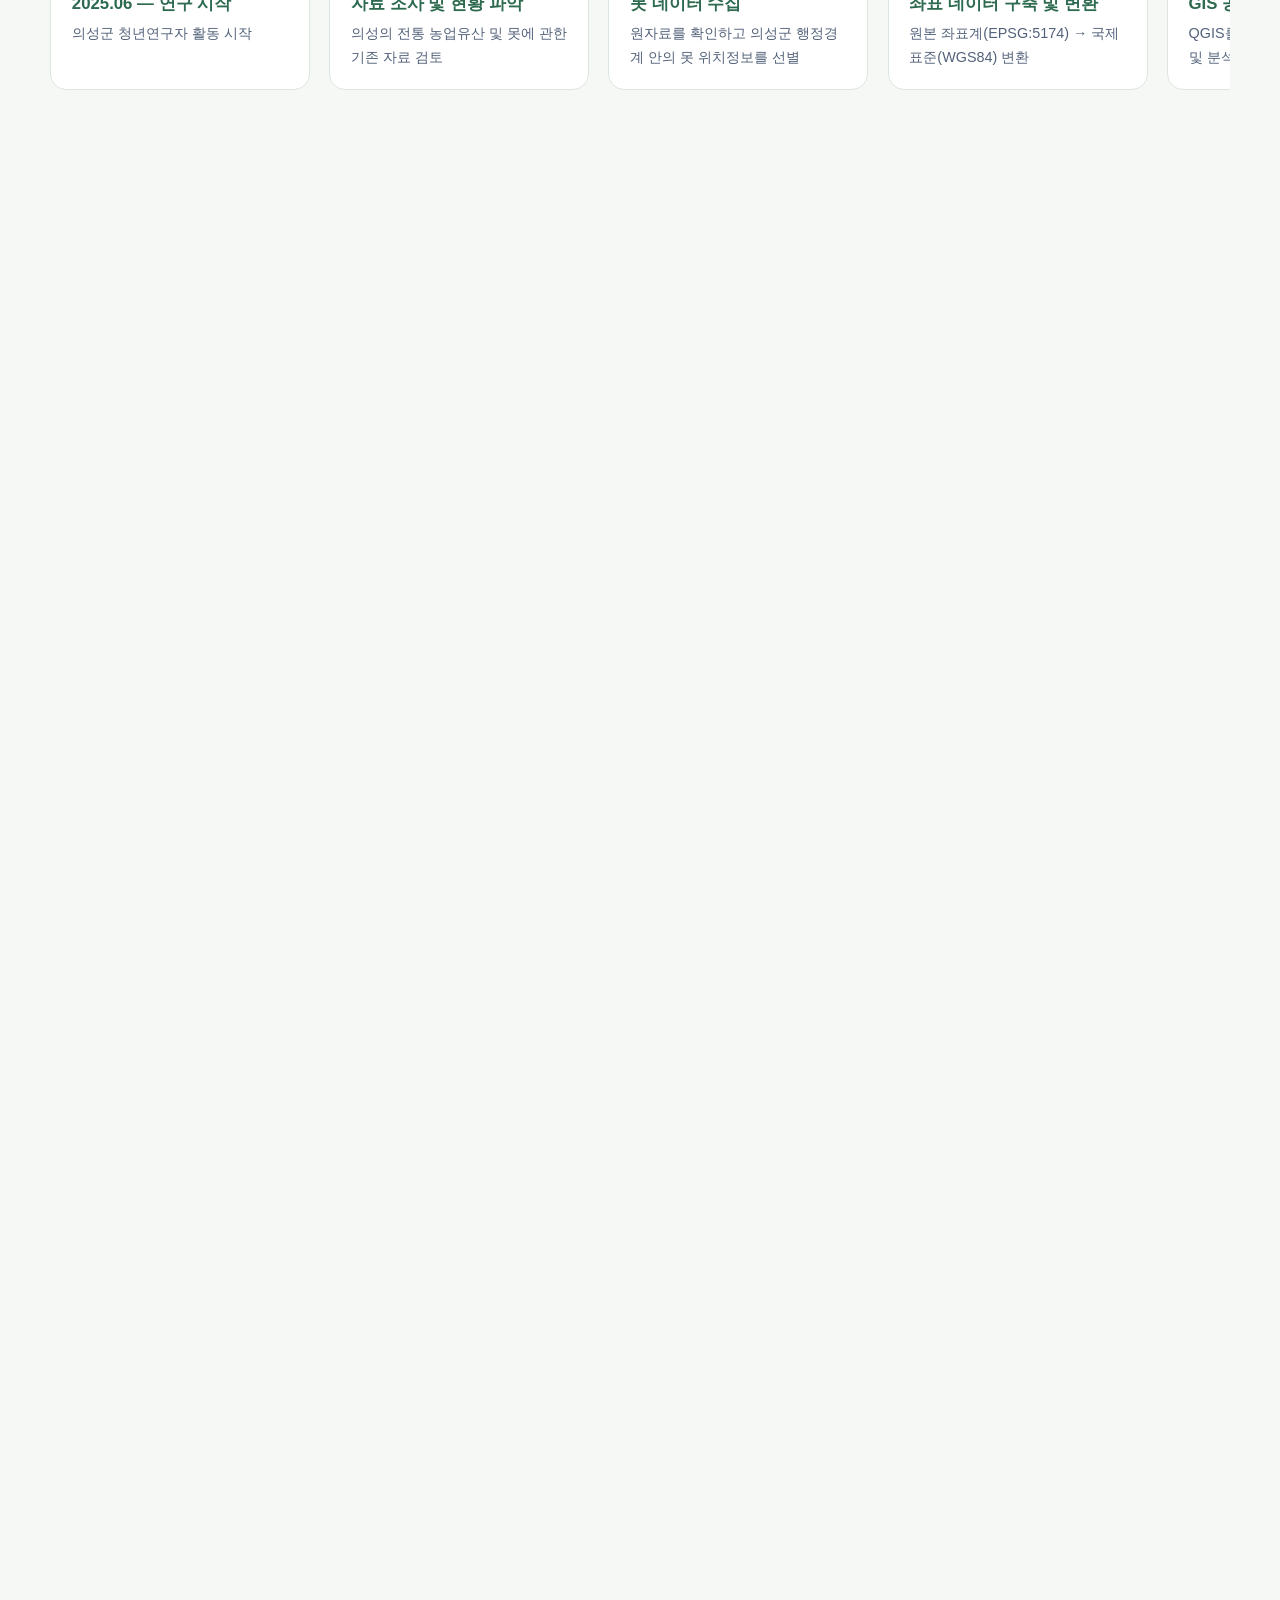
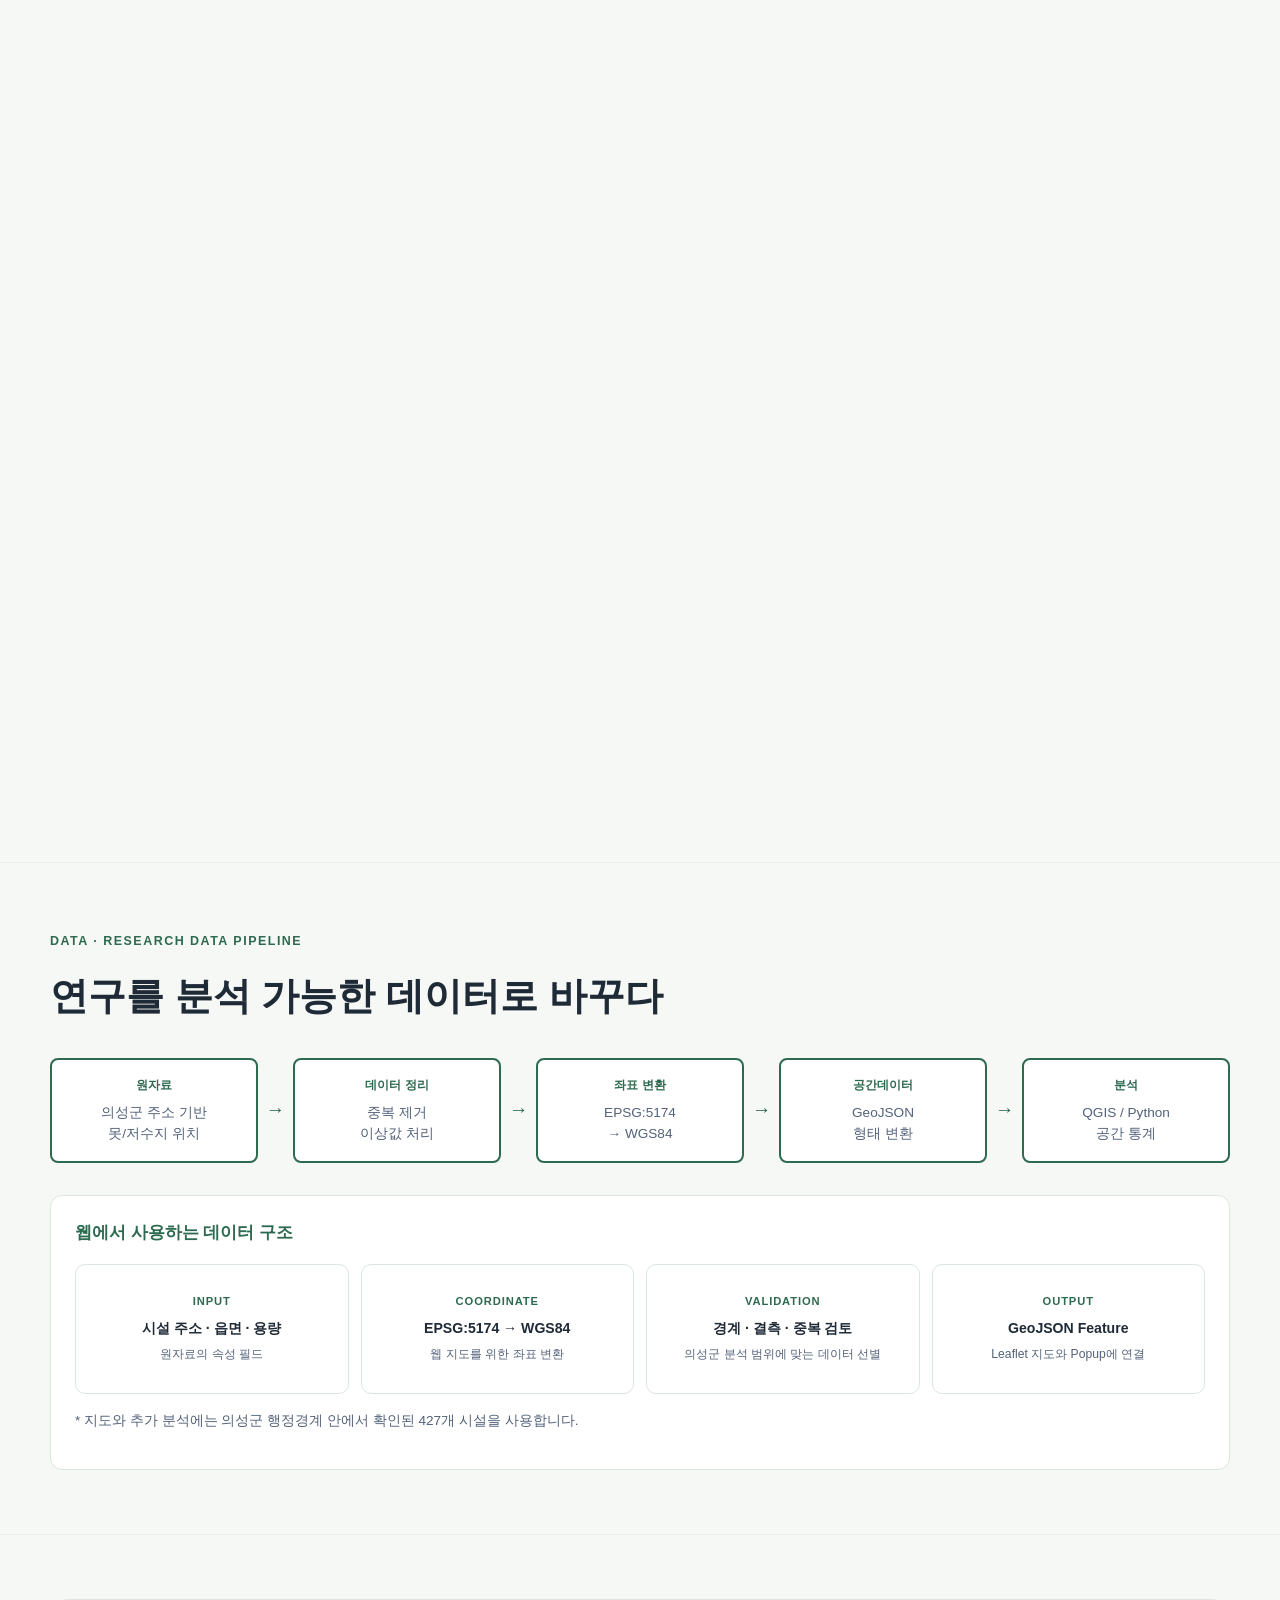
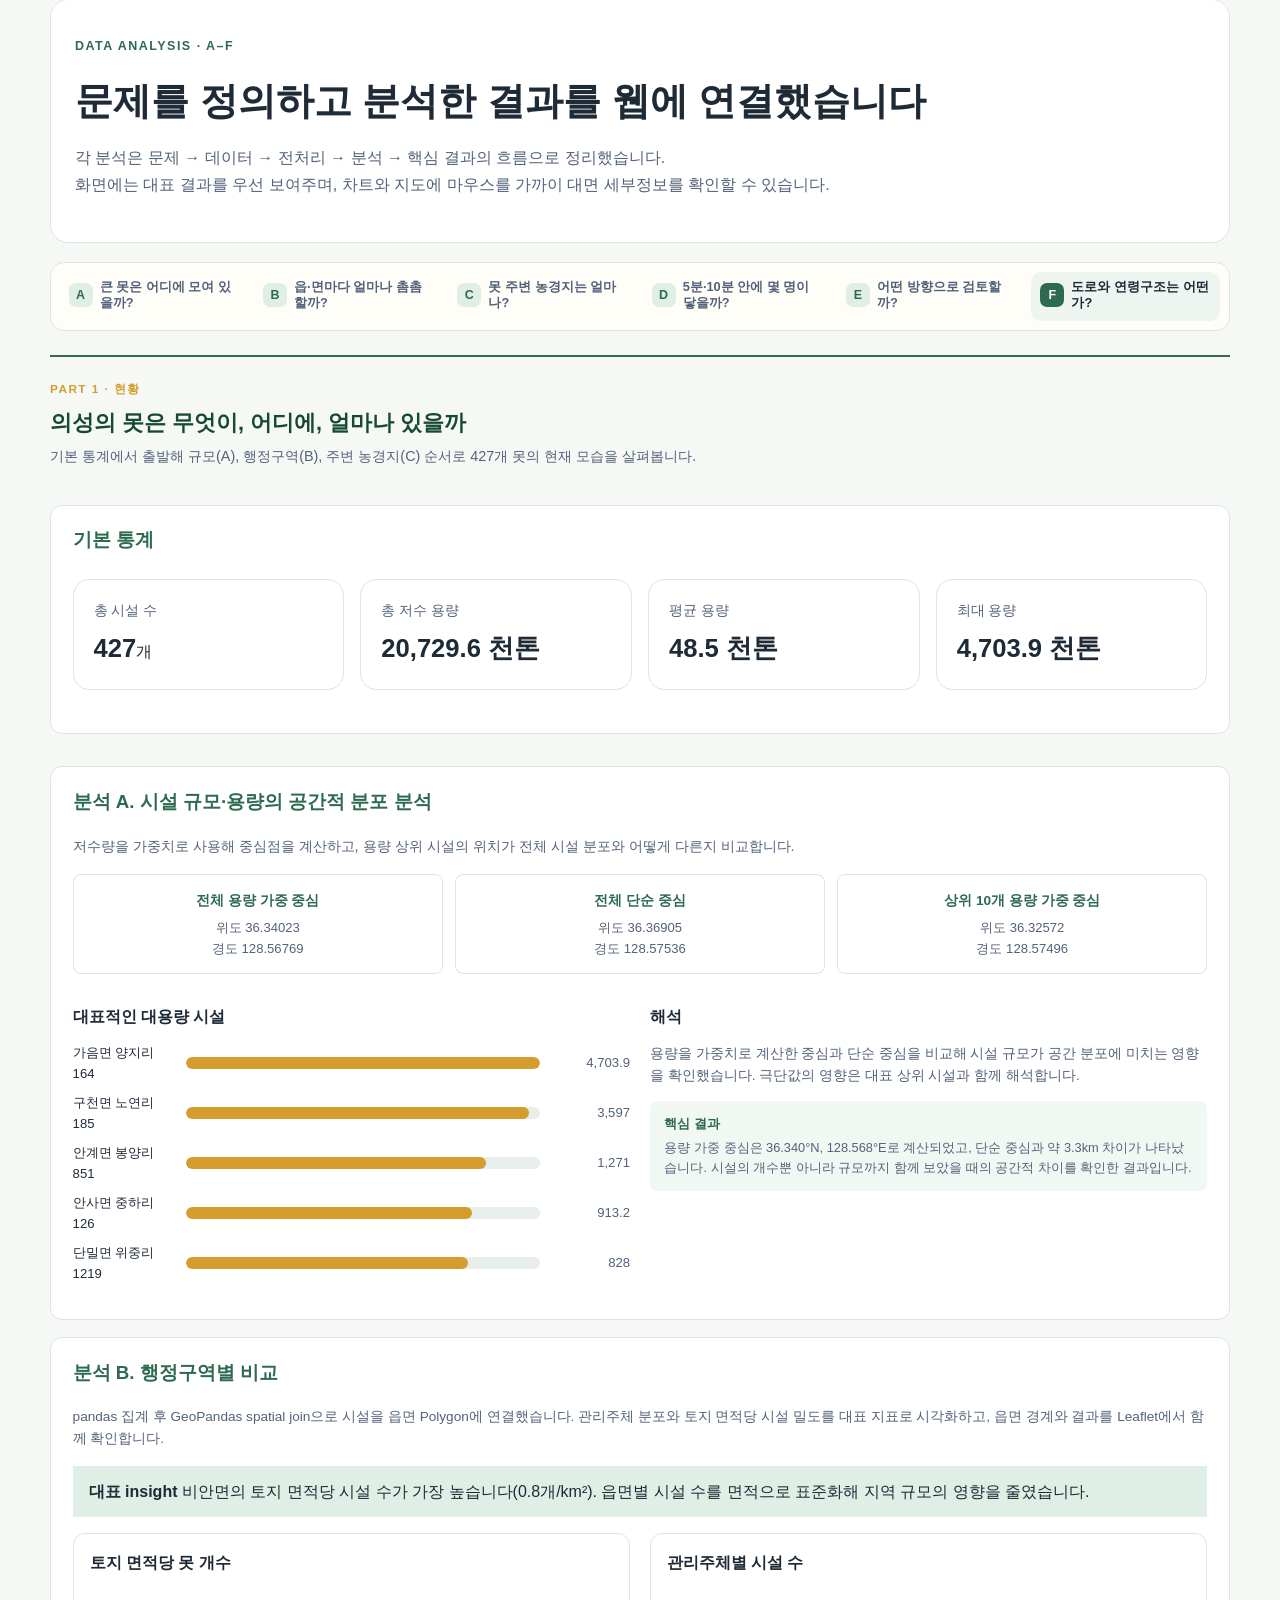
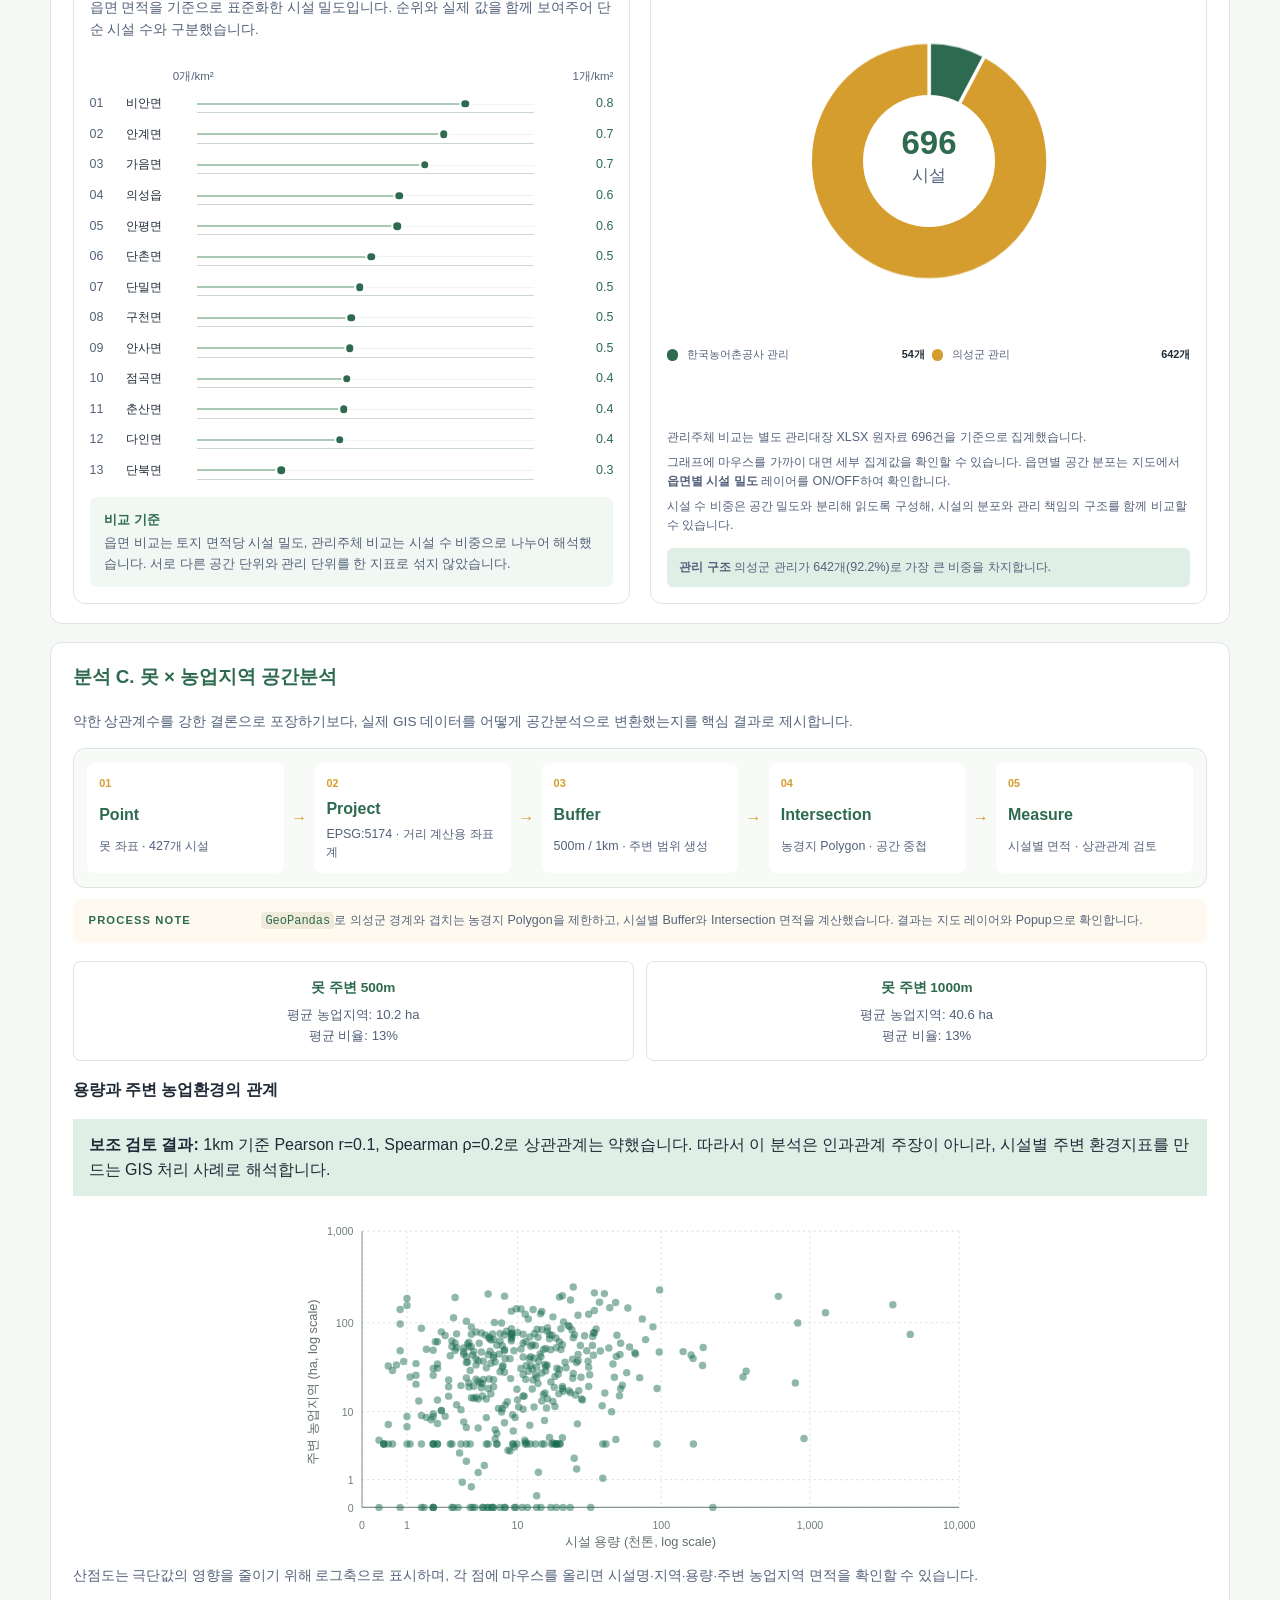
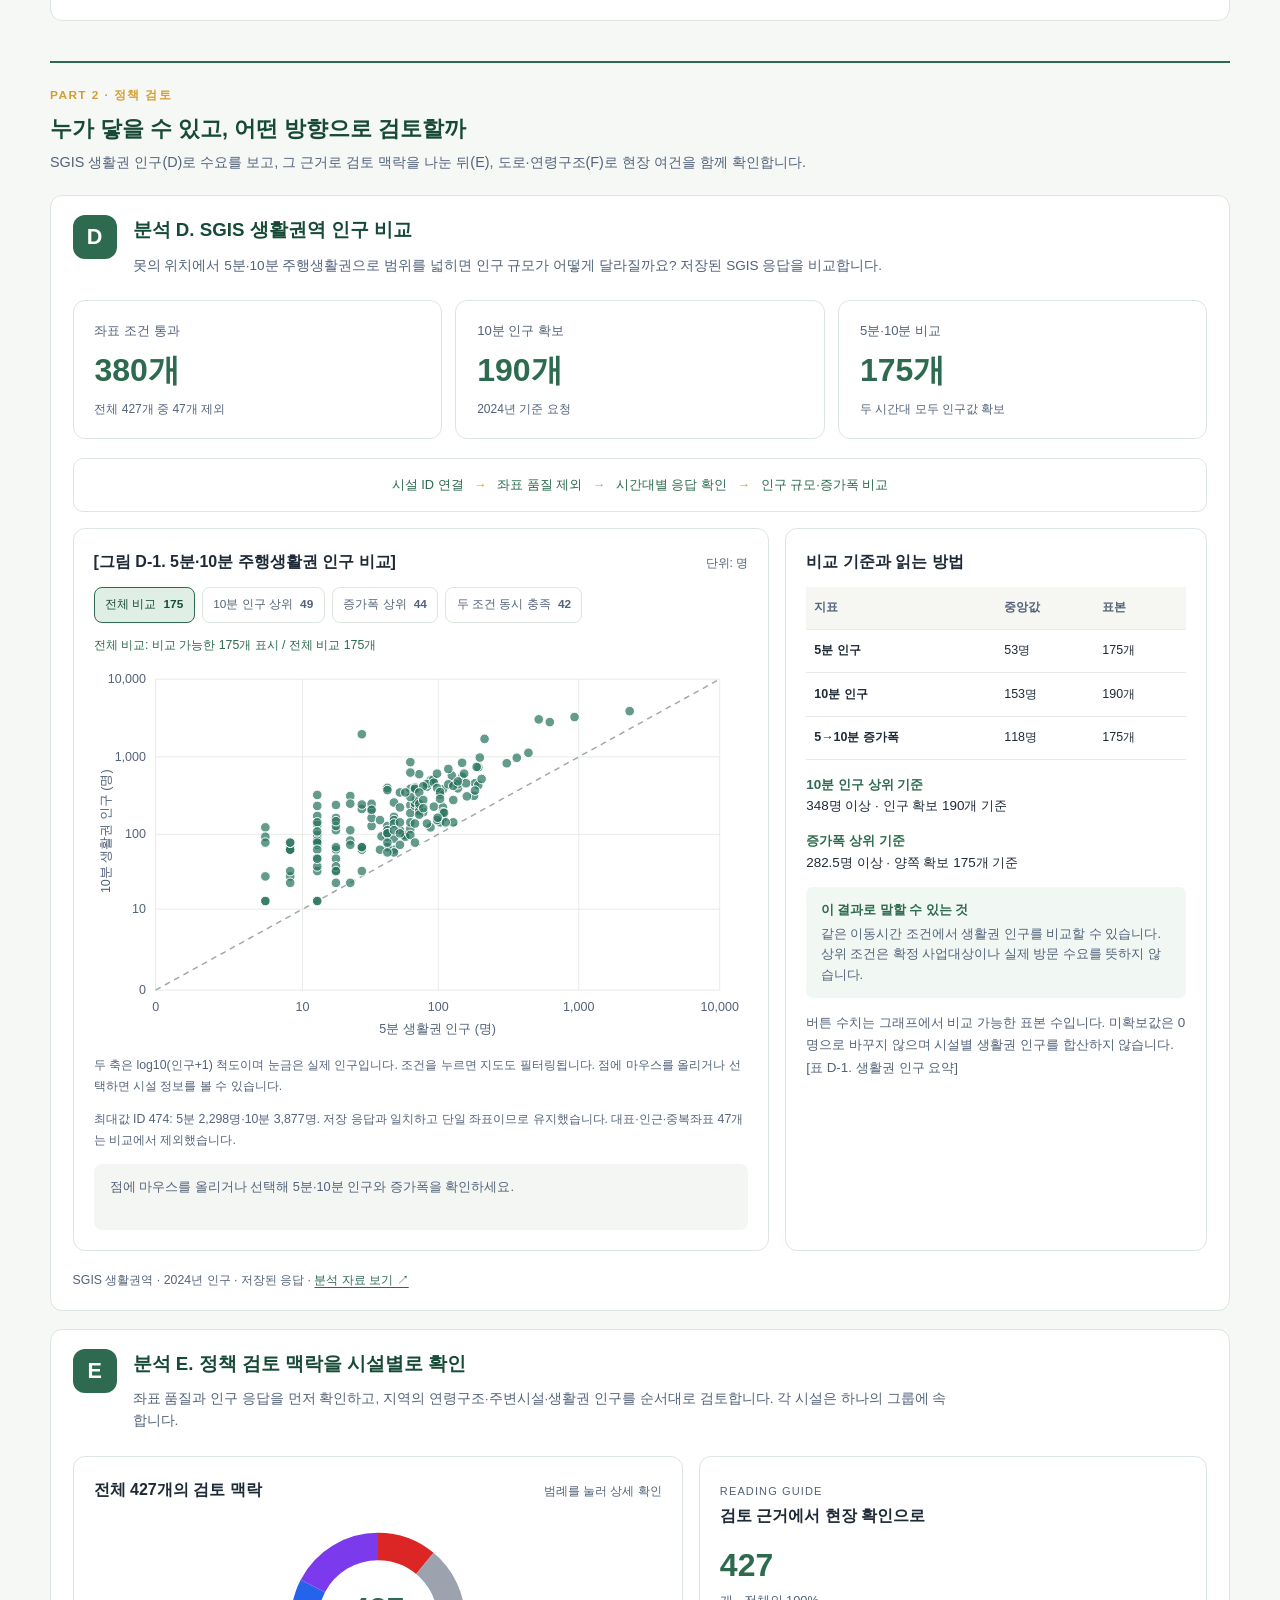
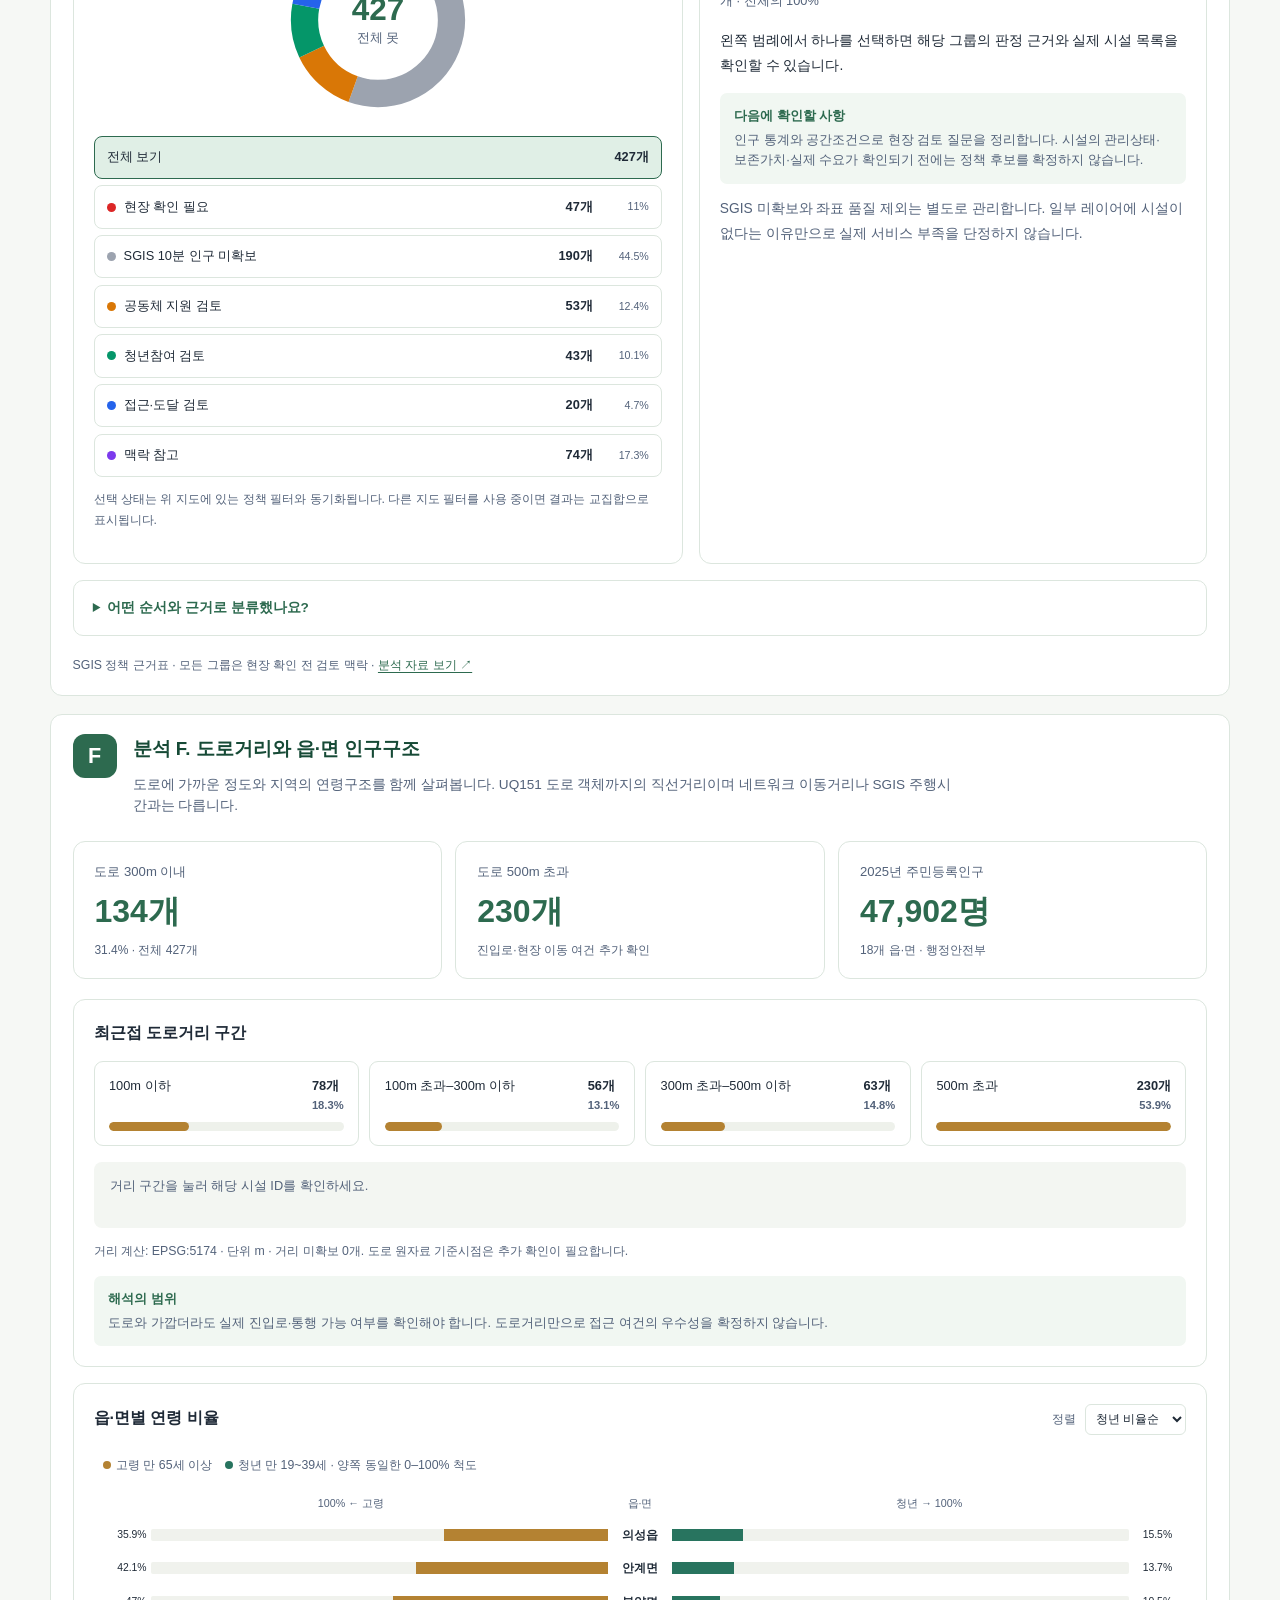
==== commit 1a8e3807: "fix(web): make print and PDF output show every section Before: 19 of 33 A4 pages printed nearly empt" ====
--- a/index.html
+++ b/index.html
@@ -17,7 +17,7 @@
     <link rel="icon" href="data:image/svg+xml,%3Csvg xmlns='http://www.w3.org/2000/svg' viewBox='0 0 64 64'%3E%3Crect width='64' height='64' rx='14' fill='%232d6a4f'/%3E%3Cellipse cx='32' cy='38' rx='19' ry='11' fill='%238bc9a8'/%3E%3Cellipse cx='32' cy='36' rx='12' ry='6' fill='%23e0efe6'/%3E%3C/svg%3E" />
     <title>SGIS 유휴자원 정책검토 모델 | 의성 못 사례</title>
     <link rel="stylesheet" href="vendor/leaflet/leaflet.css" integrity="sha256-M3v8pcq9A7OYFbJwD+vis7ft9VkhxZzUn4jssyghIwM=" crossorigin="" />
-    <link rel="stylesheet" href="styles.css?v=20261004-toggle" />
+    <link rel="stylesheet" href="styles.css?v=20261004-print" />
   </head>
   <body>
     <noscript><p class="noscript-note">이 페이지의 지도와 분석 그래프는 JavaScript로 표시됩니다. 분석 결과 원본은 아래 ‘직접 재현하고 결과 내려받기’의 CSV·GeoJSON 링크에서 바로 확인할 수 있습니다.</p></noscript>
@@ -894,6 +894,6 @@
     </footer>
 
     <script src="vendor/leaflet/leaflet.js" integrity="sha256-20nQCchB9co0qIjJZRGuk2/Z9VM+kNiyxNV1lvTlZBo=" crossorigin="" defer></script>
-    <script src="app.js?v=20261004-toggle" defer></script>
+    <script src="app.js?v=20261004-print" defer></script>
   </body>
 </html>
--- a/styles.css
+++ b/styles.css
@@ -3056,3 +3056,34 @@
 @media (max-width: 800px) {
   .motion-toggle { position: absolute; top: .5rem; right: 0; padding: .3rem .6rem; font-size: .72rem; }
 }
+
+/* ============================================
+   인쇄·PDF 저장: 연출을 모두 끄고 내용만 차례로 싣는다.
+   (나타나기 전 요소가 투명하게, 고정 구간이 빈 쪽으로 인쇄되는 것을 막는다)
+   ============================================ */
+@media print {
+  .skip-link, .scroll-progress, .motion-toggle, .site-header, .chapter-toc, .leaflet-control-container, .noscript-note { display: none !important; }
+  html, body { background: #fff !important; }
+  html.motion [data-m], html.motion .m-char, .scroll-reveal, .m-tilt,
+  html.motion-wide .m-pin-stage .model-stage-grid > *, html.motion-wide .m-hscroll .timeline-item,
+  html.motion-wide .m-pipeline > *, html.motion [data-m="rows"] .def-table tbody tr {
+    opacity: 1 !important; transform: none !important; filter: none !important; clip-path: none !important;
+    -webkit-mask-image: none !important; mask-image: none !important; animation: none !important; transition: none !important;
+  }
+  html.motion-wide .m-word { color: inherit !important; }
+  html.motion-wide strong .m-word { color: var(--primary) !important; }
+  html.motion-wide #why.m-scrub, html.motion-wide #research.m-hscroll { height: auto !important; padding: 2rem 0 !important; }
+  html.motion-wide #why.m-scrub > .container, html.motion-wide #research.m-hscroll > .container,
+  html.motion-wide .m-pin-stage { position: static !important; min-height: 0 !important; overflow: visible !important; }
+  html.motion-wide .m-pin-track { height: auto !important; }
+  html.motion-wide .m-model-line { transform: none !important; }
+  html.motion-wide .m-hscroll .timeline { transform: none !important; width: auto !important; flex-wrap: wrap; }
+  html.motion-wide .m-hscroll .timeline-item { flex: 1 1 200px; }
+  html.motion-wide .m-hscroll .timeline-item::after { display: none; }
+  html.motion-wide .m-map-grow { clip-path: none !important; }
+  .section { padding: 1.6rem 0 !important; }
+  .analysis-block, .outcome-card, .public-source-card, .result-stat, .timeline-item, .data-structure-card, .def-panel { break-inside: avoid; }
+  h2, h3 { break-after: avoid; }
+  .def-table-wrap::before, .scatter-plot-wrap::before { display: none !important; }
+  a[href^="http"]::after { content: none; }
+}
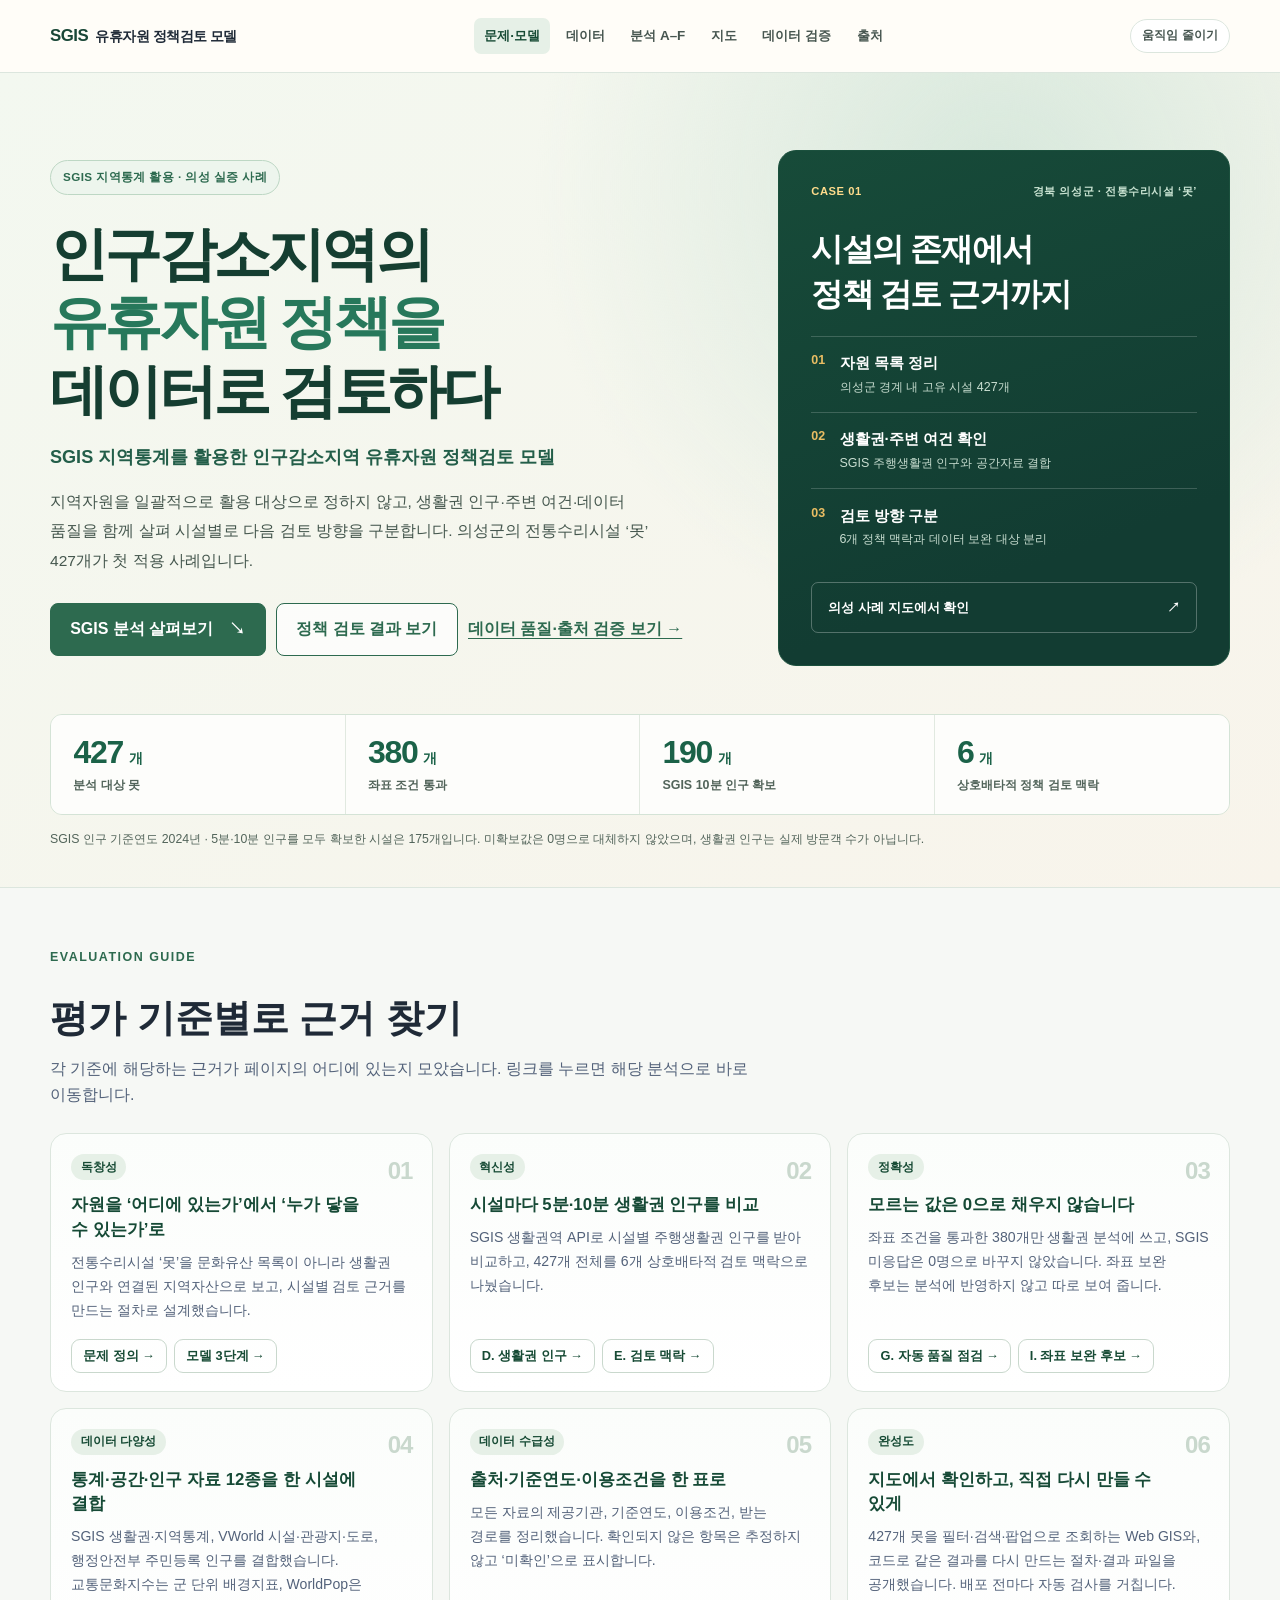
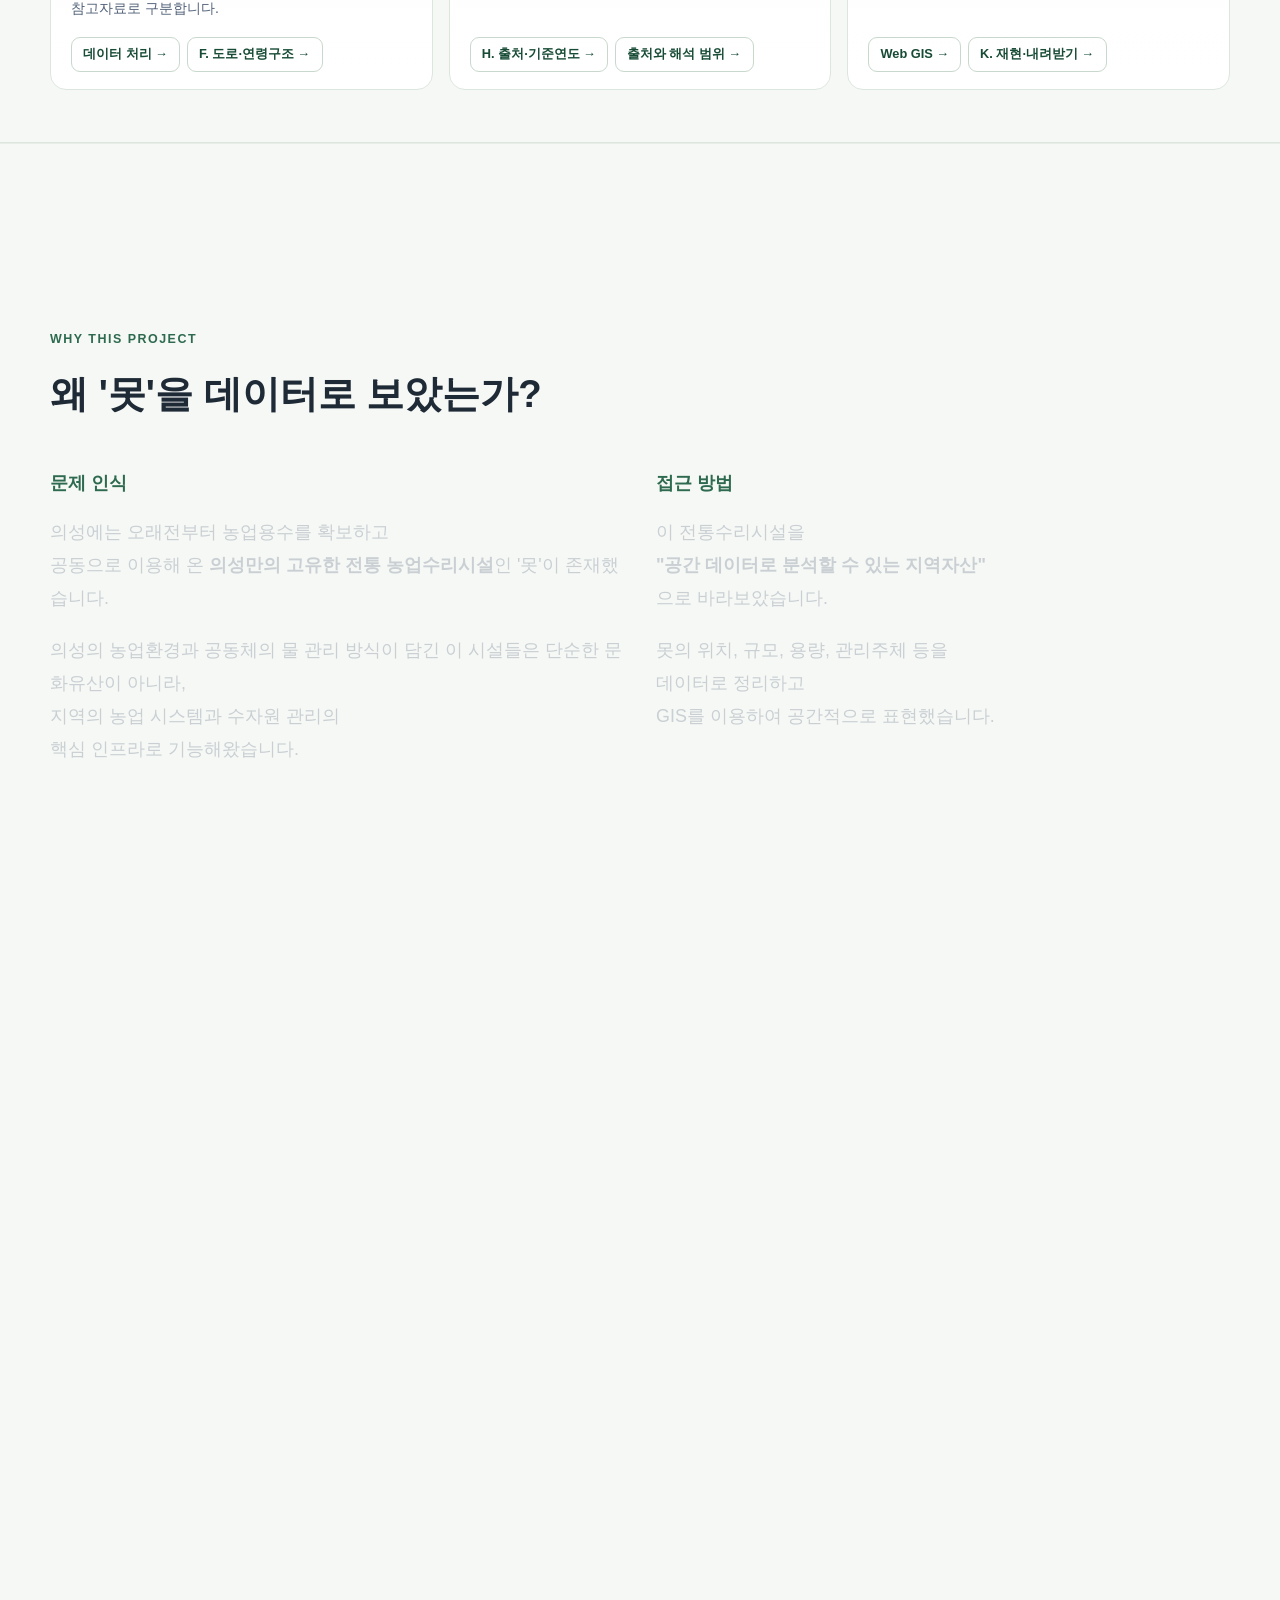
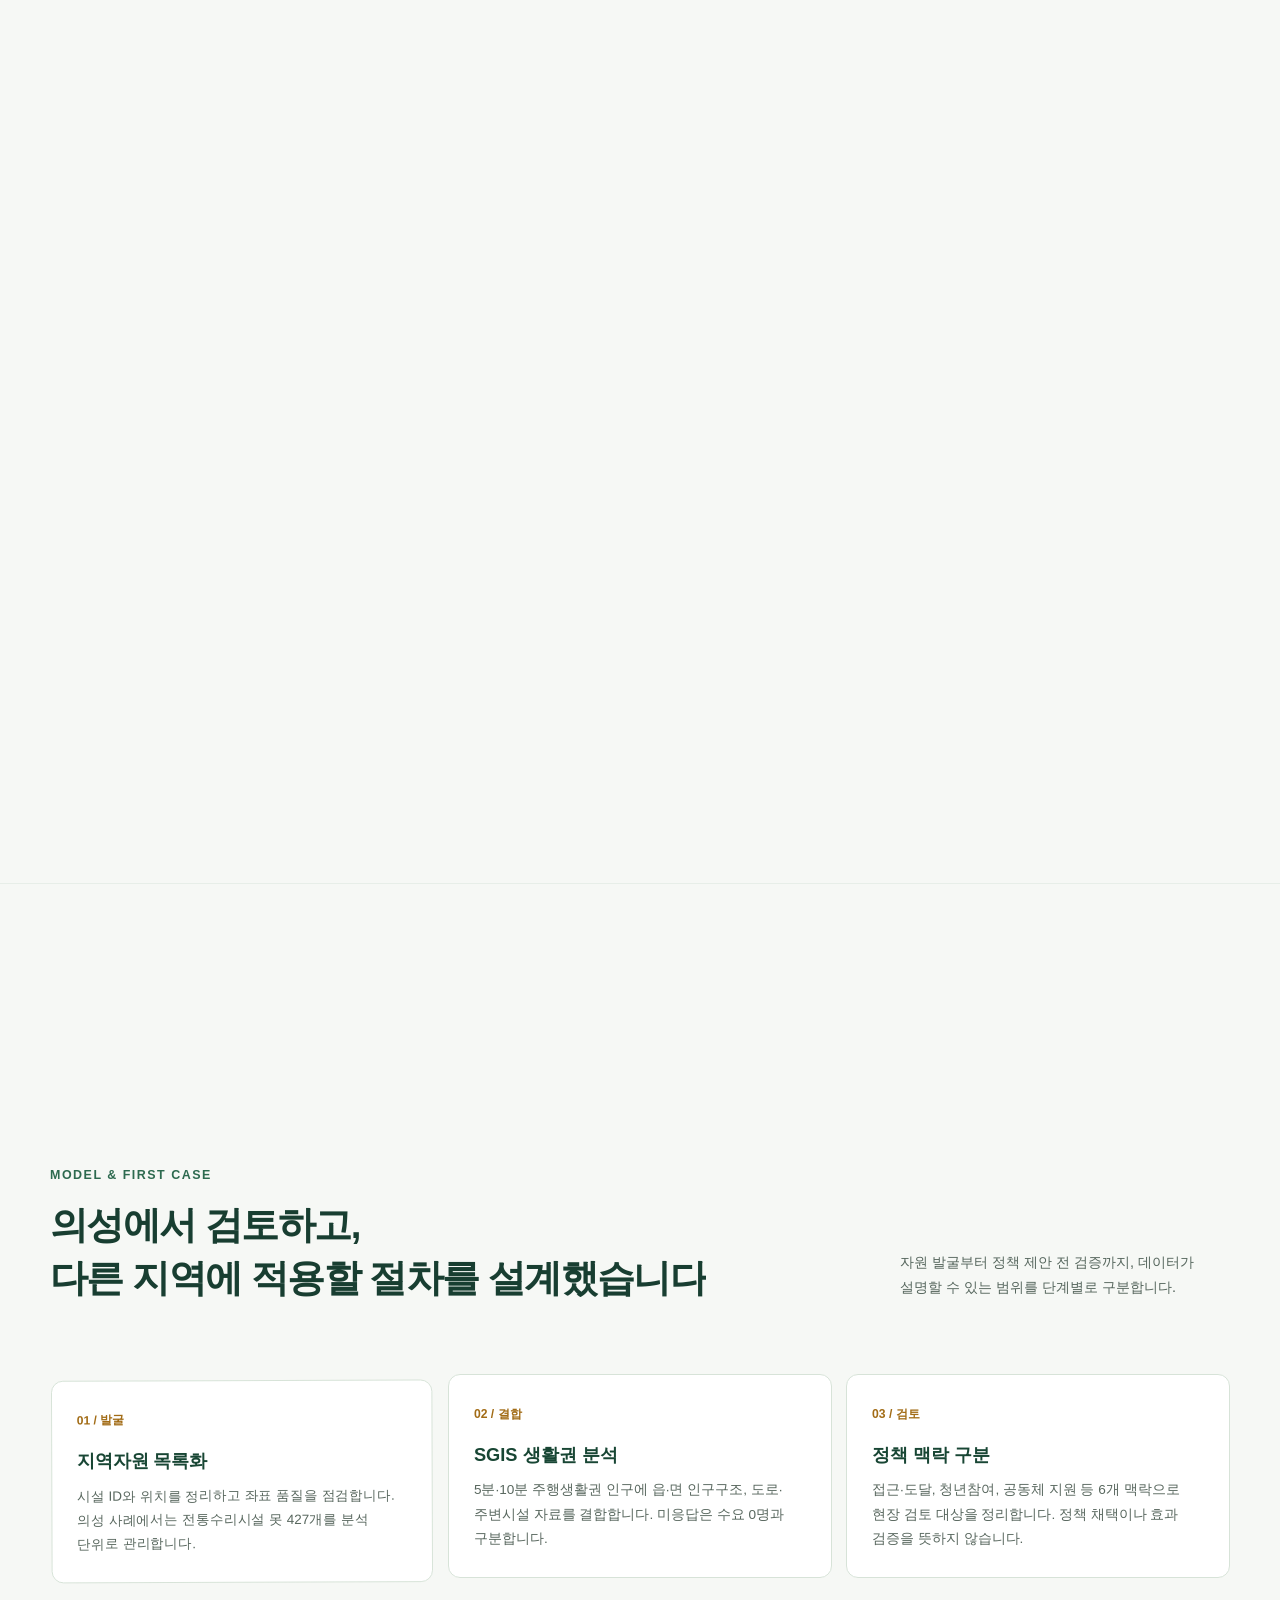
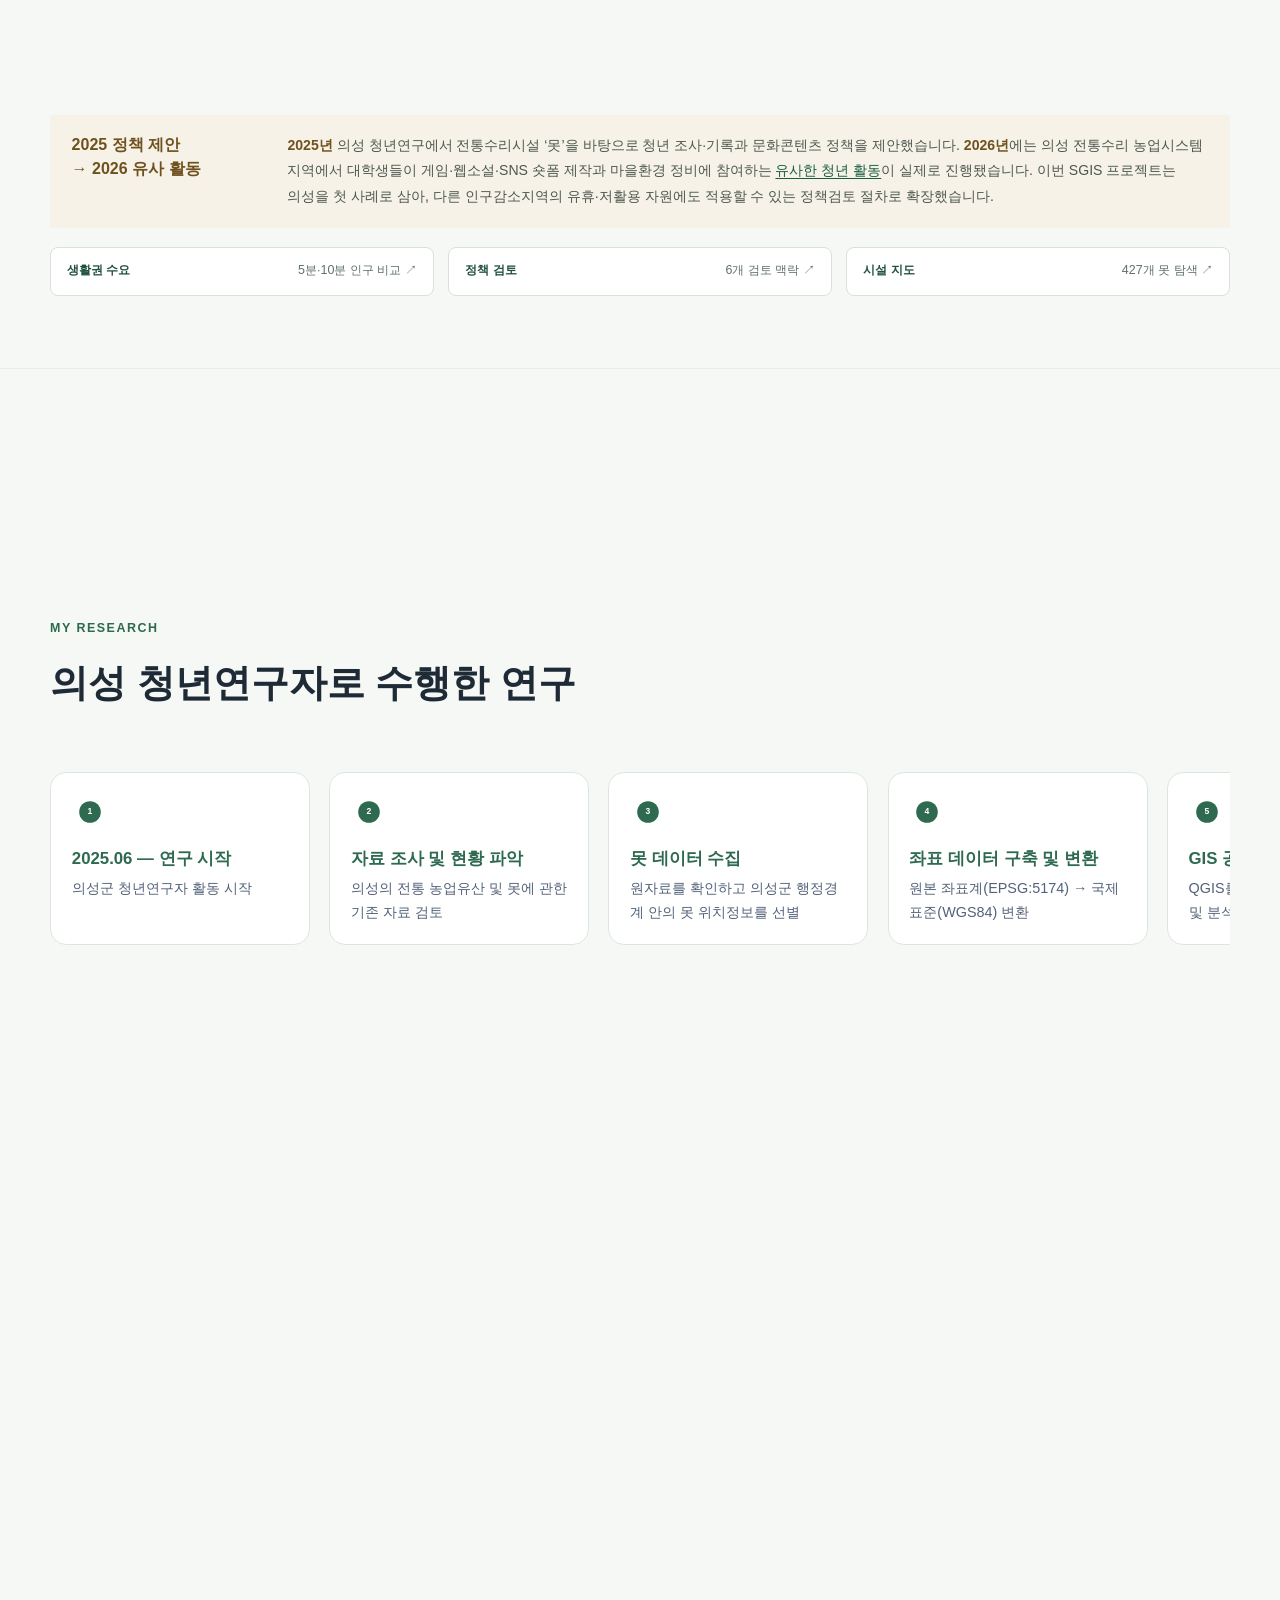
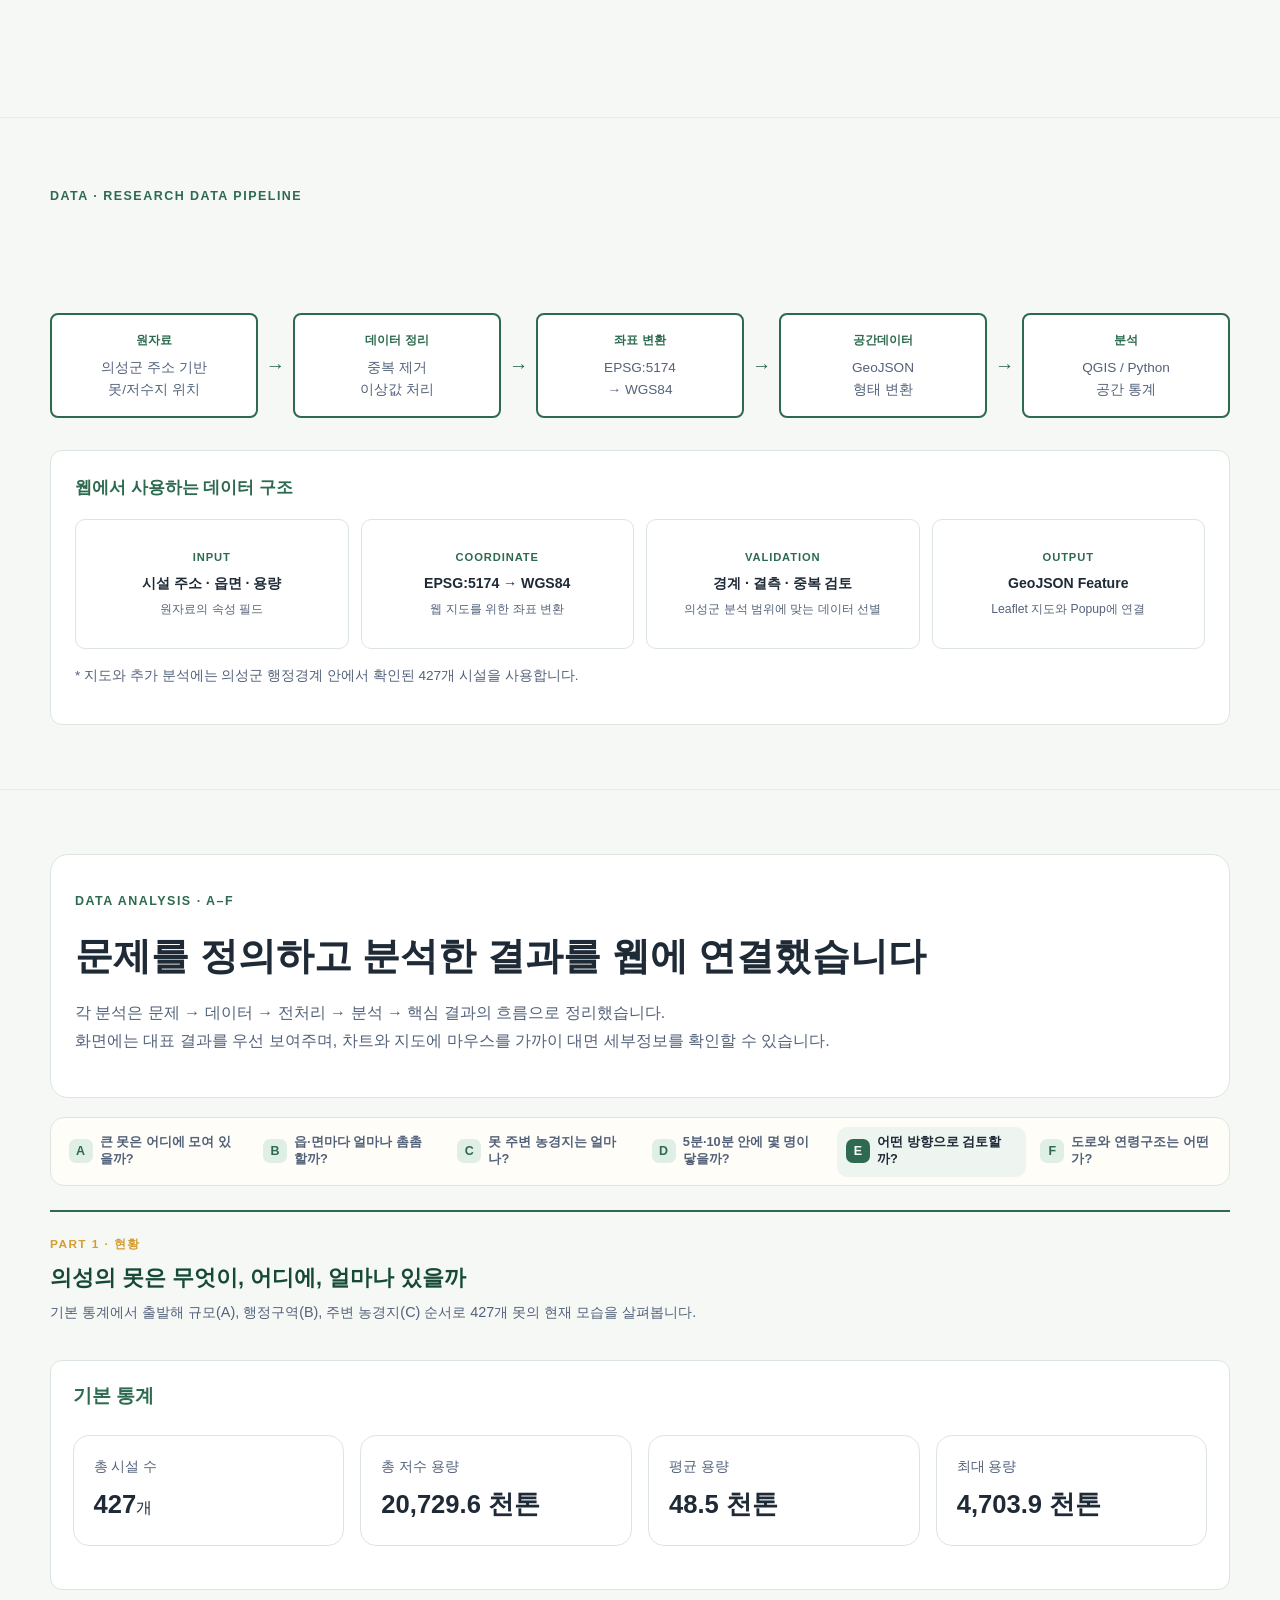
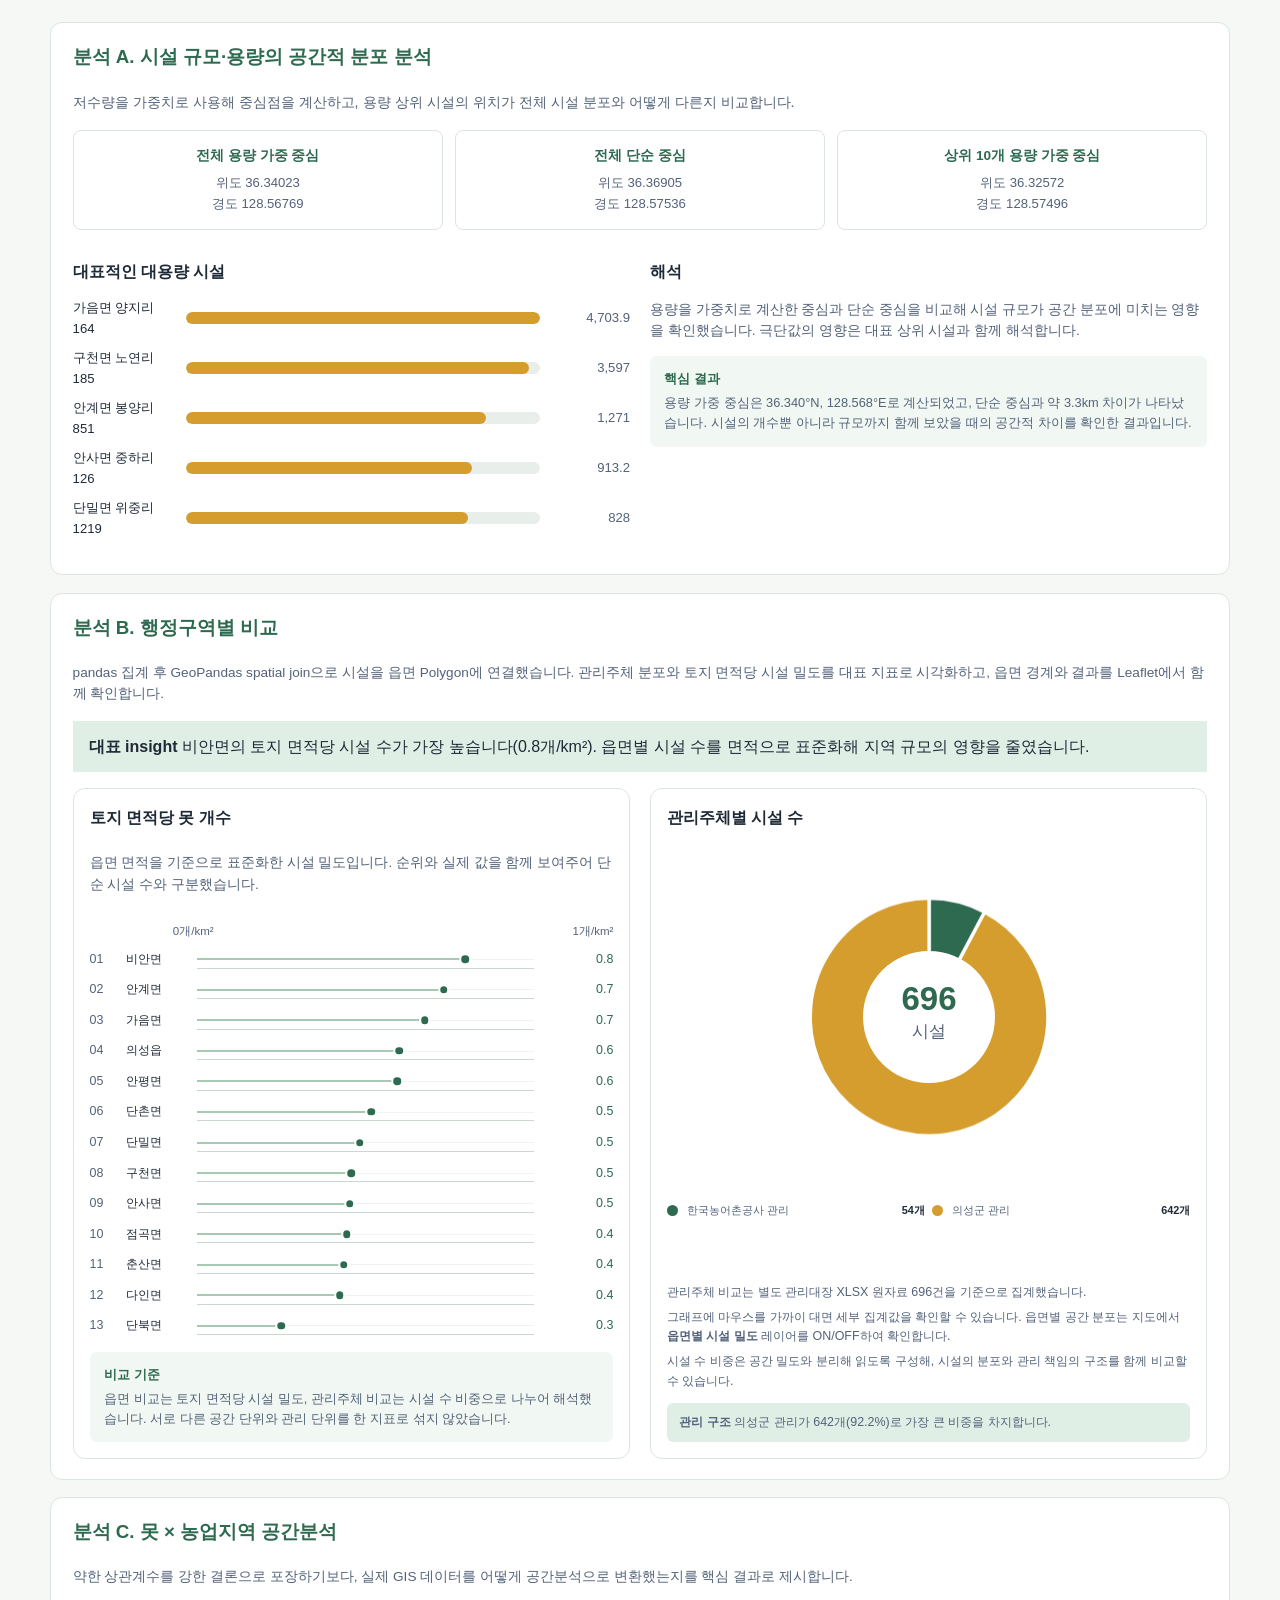
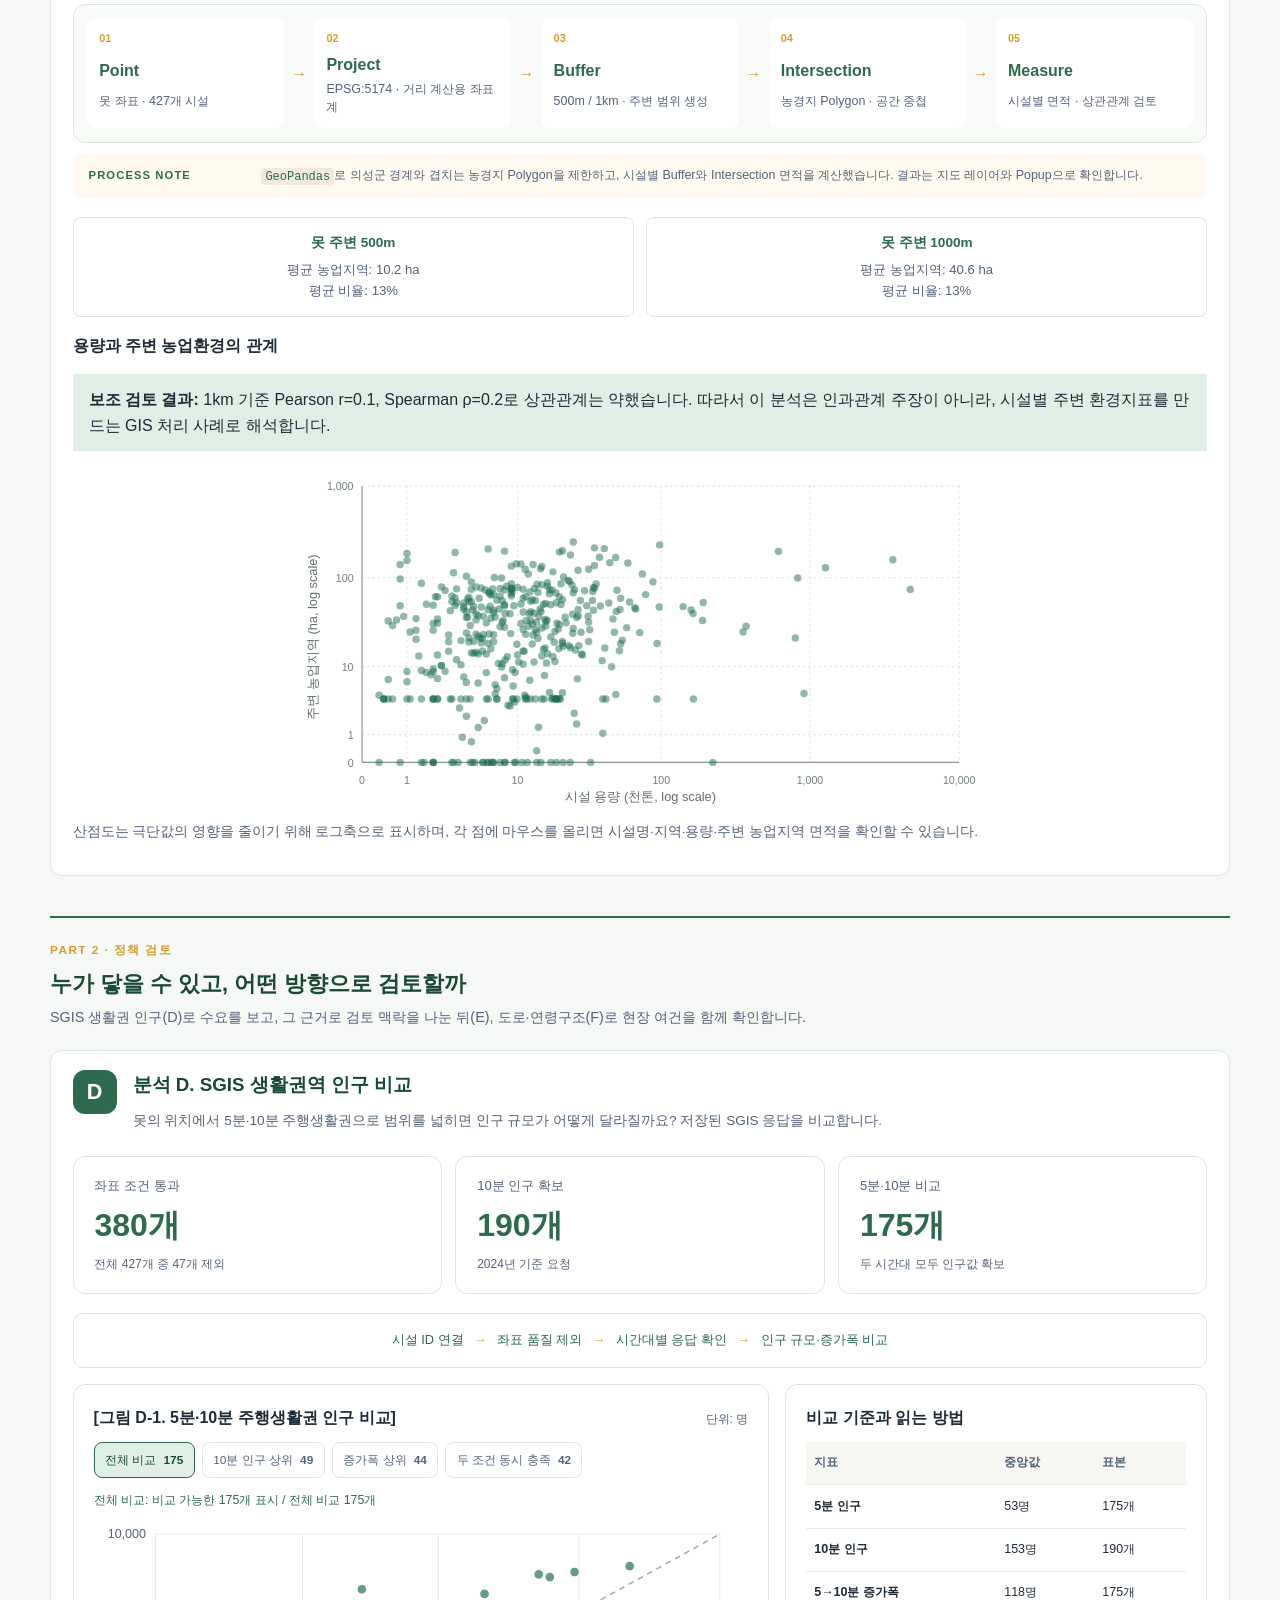
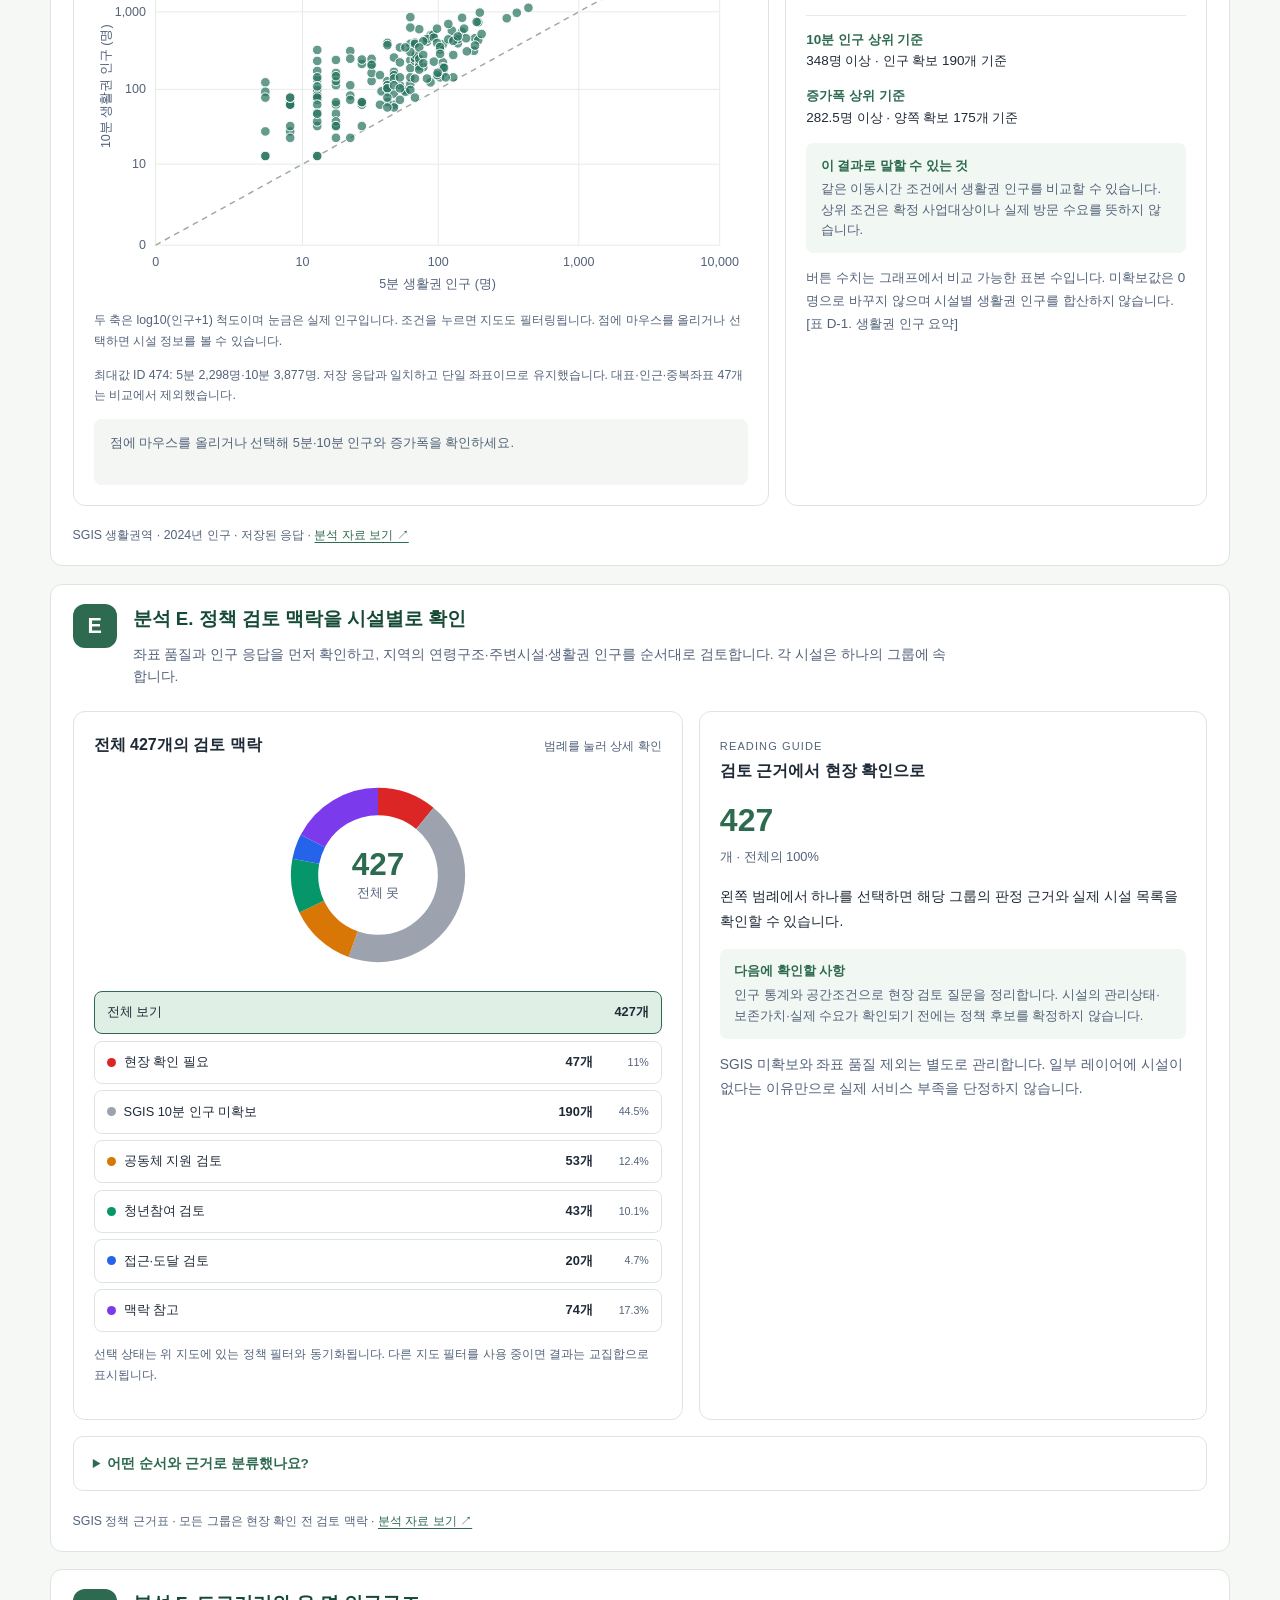
==== commit 1d7b65eb: "feat(web): add evaluation guide linking each criterion to its evidence A section under the hero maps" ====
--- a/index.html
+++ b/index.html
@@ -17,7 +17,7 @@
     <link rel="icon" href="data:image/svg+xml,%3Csvg xmlns='http://www.w3.org/2000/svg' viewBox='0 0 64 64'%3E%3Crect width='64' height='64' rx='14' fill='%232d6a4f'/%3E%3Cellipse cx='32' cy='38' rx='19' ry='11' fill='%238bc9a8'/%3E%3Cellipse cx='32' cy='36' rx='12' ry='6' fill='%23e0efe6'/%3E%3C/svg%3E" />
     <title>SGIS 유휴자원 정책검토 모델 | 의성 못 사례</title>
     <link rel="stylesheet" href="vendor/leaflet/leaflet.css" integrity="sha256-M3v8pcq9A7OYFbJwD+vis7ft9VkhxZzUn4jssyghIwM=" crossorigin="" />
-    <link rel="stylesheet" href="styles.css?v=20261004-print" />
+    <link rel="stylesheet" href="styles.css?v=20261004-criteria" />
   </head>
   <body>
     <noscript><p class="noscript-note">이 페이지의 지도와 분석 그래프는 JavaScript로 표시됩니다. 분석 결과 원본은 아래 ‘직접 재현하고 결과 내려받기’의 CSV·GeoJSON 링크에서 바로 확인할 수 있습니다.</p></noscript>
@@ -77,6 +77,55 @@
         </div>
       </section>
 
+
+      <!-- 평가 기준별 바로가기: 새 수치 없이 이미 검증된 근거 위치로 안내한다 -->
+      <section id="criteria" class="section criteria-section" aria-labelledby="criteria-title">
+        <div class="container">
+          <div class="criteria-head">
+            <span class="section-kicker">EVALUATION GUIDE</span>
+            <h2 id="criteria-title">평가 기준별로 근거 찾기</h2>
+            <p>각 기준에 해당하는 근거가 페이지의 어디에 있는지 모았습니다. 링크를 누르면 해당 분석으로 바로 이동합니다.</p>
+          </div>
+          <div class="criteria-grid">
+            <article class="criteria-card">
+              <span class="criteria-tag">독창성</span>
+              <h3>자원을 ‘어디에 있는가’에서 ‘누가 닿을 수 있는가’로</h3>
+              <p>전통수리시설 ‘못’을 문화유산 목록이 아니라 생활권 인구와 연결된 지역자산으로 보고, 시설별 검토 근거를 만드는 절차로 설계했습니다.</p>
+              <div class="criteria-links"><a href="#why">문제 정의</a><a href="#project">모델 3단계</a></div>
+            </article>
+            <article class="criteria-card">
+              <span class="criteria-tag">혁신성</span>
+              <h3>시설마다 5분·10분 생활권 인구를 비교</h3>
+              <p>SGIS 생활권역 API로 시설별 주행생활권 인구를 받아 비교하고, 427개 전체를 6개 상호배타적 검토 맥락으로 나눴습니다.</p>
+              <div class="criteria-links"><a href="#analysis-d">D. 생활권 인구</a><a href="#analysis-e">E. 검토 맥락</a></div>
+            </article>
+            <article class="criteria-card">
+              <span class="criteria-tag">정확성</span>
+              <h3>모르는 값은 0으로 채우지 않습니다</h3>
+              <p>좌표 조건을 통과한 380개만 생활권 분석에 쓰고, SGIS 미응답은 0명으로 바꾸지 않았습니다. 좌표 보완 후보는 분석에 반영하지 않고 따로 보여 줍니다.</p>
+              <div class="criteria-links"><a href="#quality-g">G. 자동 품질 점검</a><a href="#quality-i">I. 좌표 보완 후보</a></div>
+            </article>
+            <article class="criteria-card">
+              <span class="criteria-tag">데이터 다양성</span>
+              <h3>통계·공간·인구 자료 12종을 한 시설에 결합</h3>
+              <p>SGIS 생활권·지역통계, VWorld 시설·관광지·도로, 행정안전부 주민등록 인구를 결합했습니다. 교통문화지수는 군 단위 배경지표, WorldPop은 참고자료로 구분합니다.</p>
+              <div class="criteria-links"><a href="#data">데이터 처리</a><a href="#analysis-f">F. 도로·연령구조</a></div>
+            </article>
+            <article class="criteria-card">
+              <span class="criteria-tag">데이터 수급성</span>
+              <h3>출처·기준연도·이용조건을 한 표로</h3>
+              <p>모든 자료의 제공기관, 기준연도, 이용조건, 받는 경로를 정리했습니다. 확인되지 않은 항목은 추정하지 않고 ‘미확인’으로 표시합니다.</p>
+              <div class="criteria-links"><a href="#quality-h">H. 출처·기준연도</a><a href="#archive">출처와 해석 범위</a></div>
+            </article>
+            <article class="criteria-card">
+              <span class="criteria-tag">완성도</span>
+              <h3>지도에서 확인하고, 직접 다시 만들 수 있게</h3>
+              <p>427개 못을 필터·검색·팝업으로 조회하는 Web GIS와, 코드로 같은 결과를 다시 만드는 절차·결과 파일을 공개했습니다. 배포 전마다 자동 검사를 거칩니다.</p>
+              <div class="criteria-links"><a href="#webgis">Web GIS</a><a href="#quality-k">K. 재현·내려받기</a></div>
+            </article>
+          </div>
+        </div>
+      </section>
 
       <!-- 01 WHY -->
       <section id="why" class="section alt">
@@ -894,6 +943,6 @@
     </footer>
 
     <script src="vendor/leaflet/leaflet.js" integrity="sha256-20nQCchB9co0qIjJZRGuk2/Z9VM+kNiyxNV1lvTlZBo=" crossorigin="" defer></script>
-    <script src="app.js?v=20261004-print" defer></script>
+    <script src="app.js?v=20261004-criteria" defer></script>
   </body>
 </html>
--- a/styles.css
+++ b/styles.css
@@ -2959,6 +2959,27 @@
   .chapter-toc a { justify-content: center; }
 }
 
+/* 평가 기준별 바로가기 */
+.criteria-section { padding: 3.4rem 0 3.2rem; background: #fff; border-top: 1px solid var(--border); border-bottom: 1px solid var(--border); }
+.criteria-head { max-width: 760px; margin-bottom: 1.6rem; }
+.criteria-head h2 { margin: .4rem 0 .5rem; }
+.criteria-head p { margin: 0; color: var(--muted); }
+.criteria-grid { display: grid; grid-template-columns: repeat(3, minmax(0, 1fr)); gap: 1rem; counter-reset: criteria; }
+.criteria-card { position: relative; display: flex; flex-direction: column; padding: 1.25rem 1.25rem 1.1rem; border: 1px solid var(--border); border-radius: 16px; background: linear-gradient(180deg, #fbfdfb 0%, #fff 100%); transition: border-color .25s ease, box-shadow .25s ease, translate .25s ease; }
+.criteria-card::before { counter-increment: criteria; content: '0' counter(criteria); position: absolute; top: 1.1rem; right: 1.2rem; color: #c9d8cd; font-size: 1.5rem; font-weight: 800; letter-spacing: -.04em; }
+.criteria-card:hover { border-color: #9cc2ab; box-shadow: 0 14px 30px rgba(23, 75, 53, .08); translate: 0 -3px; }
+.criteria-tag { align-self: flex-start; padding: .22rem .6rem; border-radius: 999px; background: #e6f0e7; color: #174b35; font-size: .76rem; font-weight: 800; }
+.criteria-card h3, .criteria-card p, .criteria-head p { word-break: keep-all; }
+.criteria-card h3 { margin: .8rem 2.2rem .55rem 0; color: #164a36; font-size: 1.05rem; line-height: 1.45; }
+.criteria-card p { flex: 1; margin: 0 0 1rem; color: var(--muted); font-size: .88rem; line-height: 1.7; }
+.criteria-links { display: flex; flex-wrap: wrap; gap: .4rem; }
+.criteria-links a { padding: .38rem .7rem; border: 1px solid #c9d8cd; border-radius: 9px; color: #174b35; font-size: .8rem; font-weight: 700; text-decoration: none; transition: background .2s ease, color .2s ease, border-color .2s ease; }
+.criteria-links a::after { content: ' →'; }
+.criteria-links a:hover { background: var(--primary); border-color: var(--primary); color: #fff; }
+#criteria { scroll-margin-top: calc(var(--header-h, 64px) + 10px); }
+@media (max-width: 980px) { .criteria-grid { grid-template-columns: repeat(2, minmax(0, 1fr)); } }
+@media (max-width: 600px) { .criteria-grid { grid-template-columns: 1fr; } .criteria-section { padding: 2.4rem 0; } }
+
 /* ============================================
    Section interactions (motion.mjs). Only active with html.motion.
    Each section has its own effect; wide screens add pinned/scrubbed scenes.
@@ -2980,6 +3001,11 @@
 /* 데이터 구조 카드: 아래 축을 기준으로 뒤집혀 선다 */
 html.motion [data-m="flip"] { transform-origin: 50% 100%; }
 html.motion [data-m="flip"]:not(.m-in) { transform: perspective(600px) rotateX(-80deg); }
+/* 평가 기준 카드: 아래에서 기울어진 채 올라와 똑바로 선다 */
+html.motion [data-m="deal"] { transform-origin: 50% 100%; transition: opacity .9s cubic-bezier(.22,.61,.36,1) calc(var(--i, 0) * 110ms), transform 1s cubic-bezier(.22,.61,.36,1) calc(var(--i, 0) * 110ms), translate .25s ease, box-shadow .25s ease, border-color .25s ease; }
+html.motion [data-m="deal"]:not(.m-in) { transform: translateY(70px) rotate(-4deg) scale(.94); }
+html.motion [data-m="deal"]:nth-child(3n+2):not(.m-in) { transform: translateY(90px) scale(.94); }
+html.motion [data-m="deal"]:nth-child(3n):not(.m-in) { transform: translateY(70px) rotate(4deg) scale(.94); }
 /* 출처 카드: 부채꼴로 흩어졌다 모인다 */
 html.motion [data-m="fan"]:not(.m-in) { transform: translateY(120px) rotate(-9deg); }
 html.motion [data-m="fan"]:nth-child(even):not(.m-in) { transform: translateY(120px) rotate(9deg); }
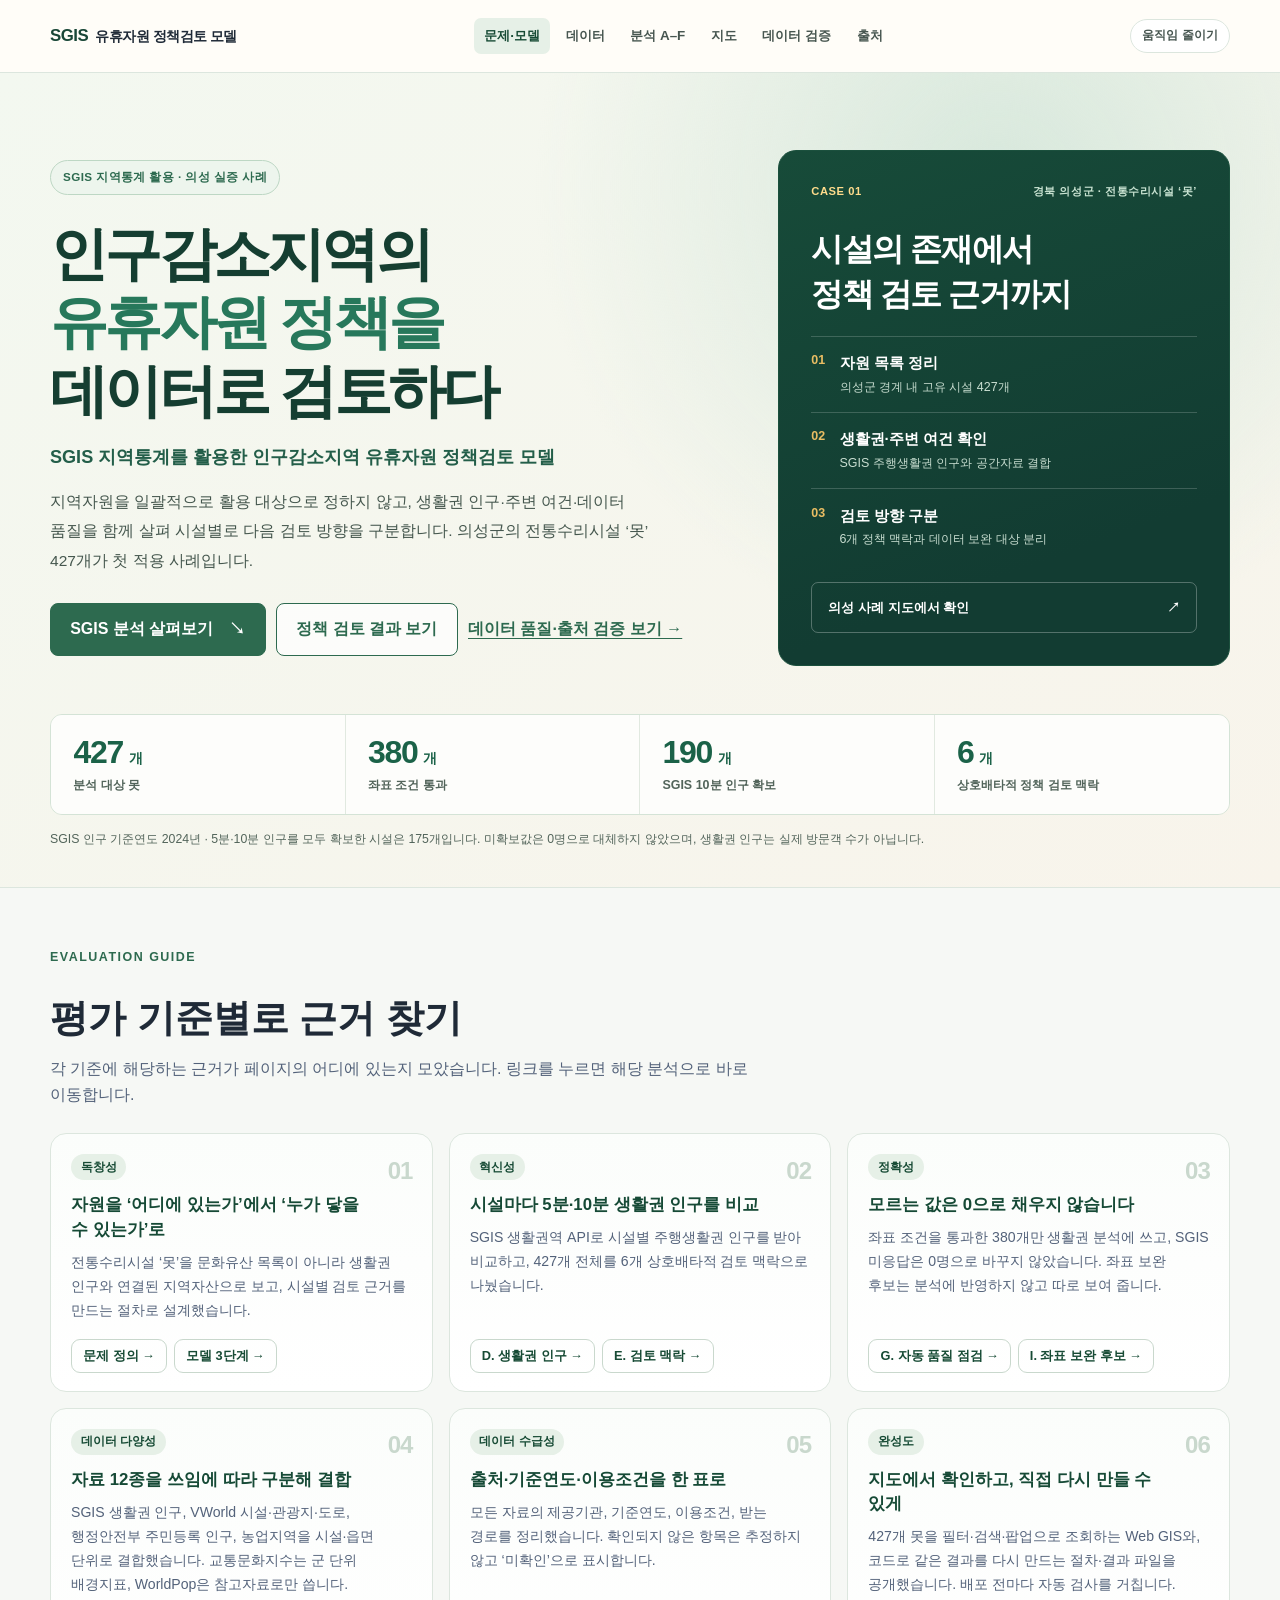
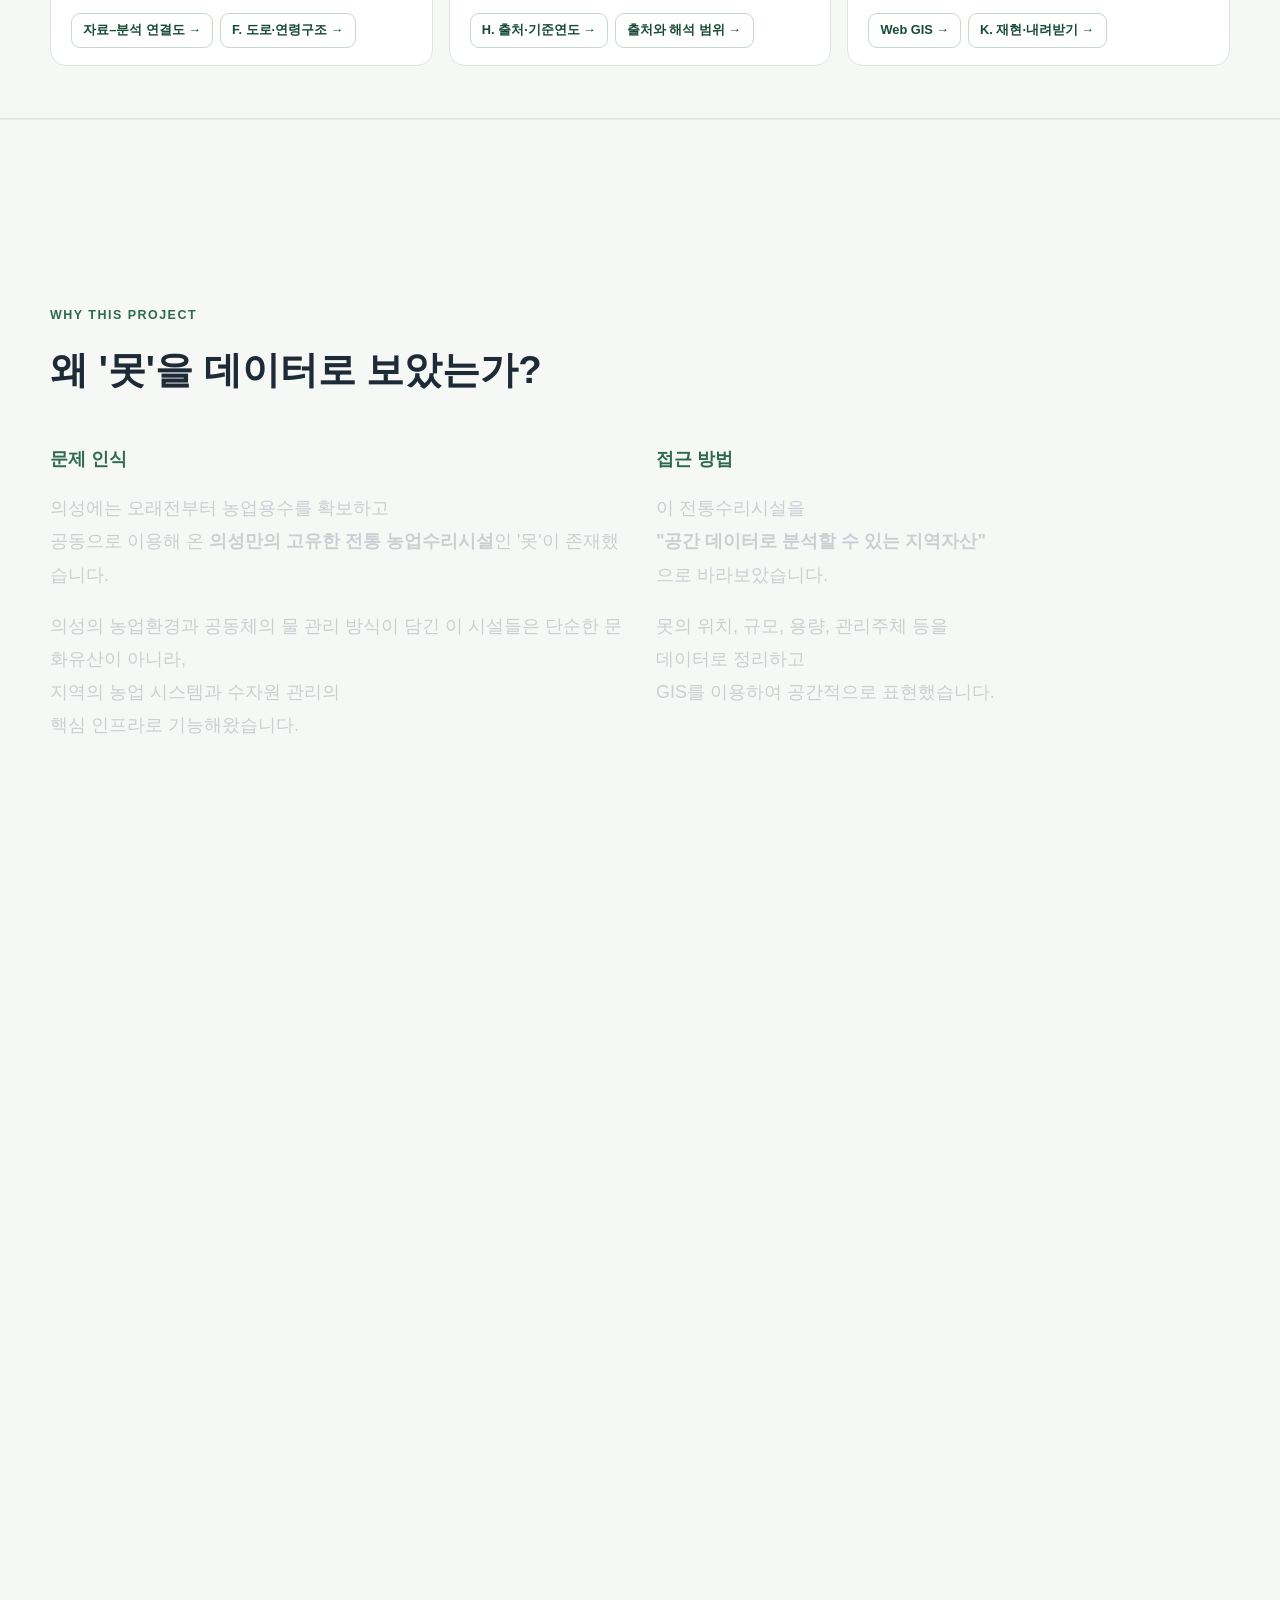
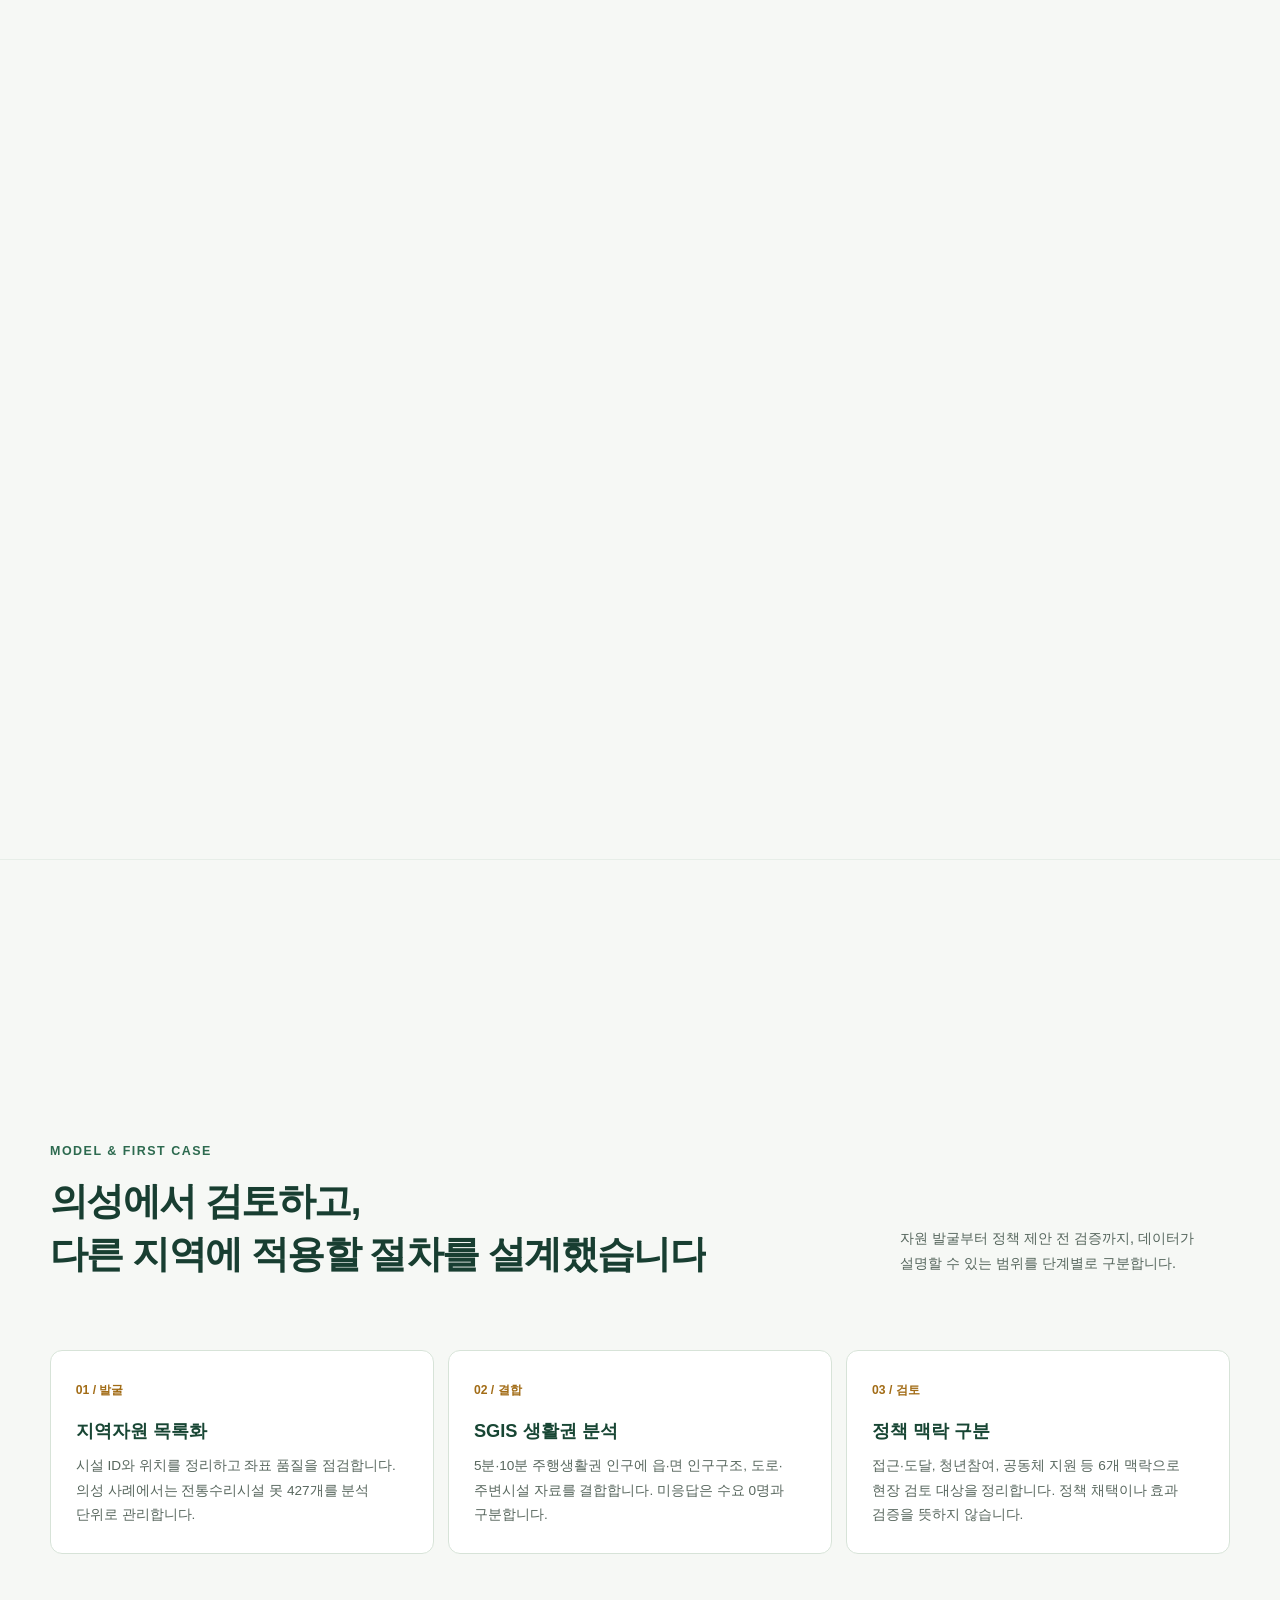
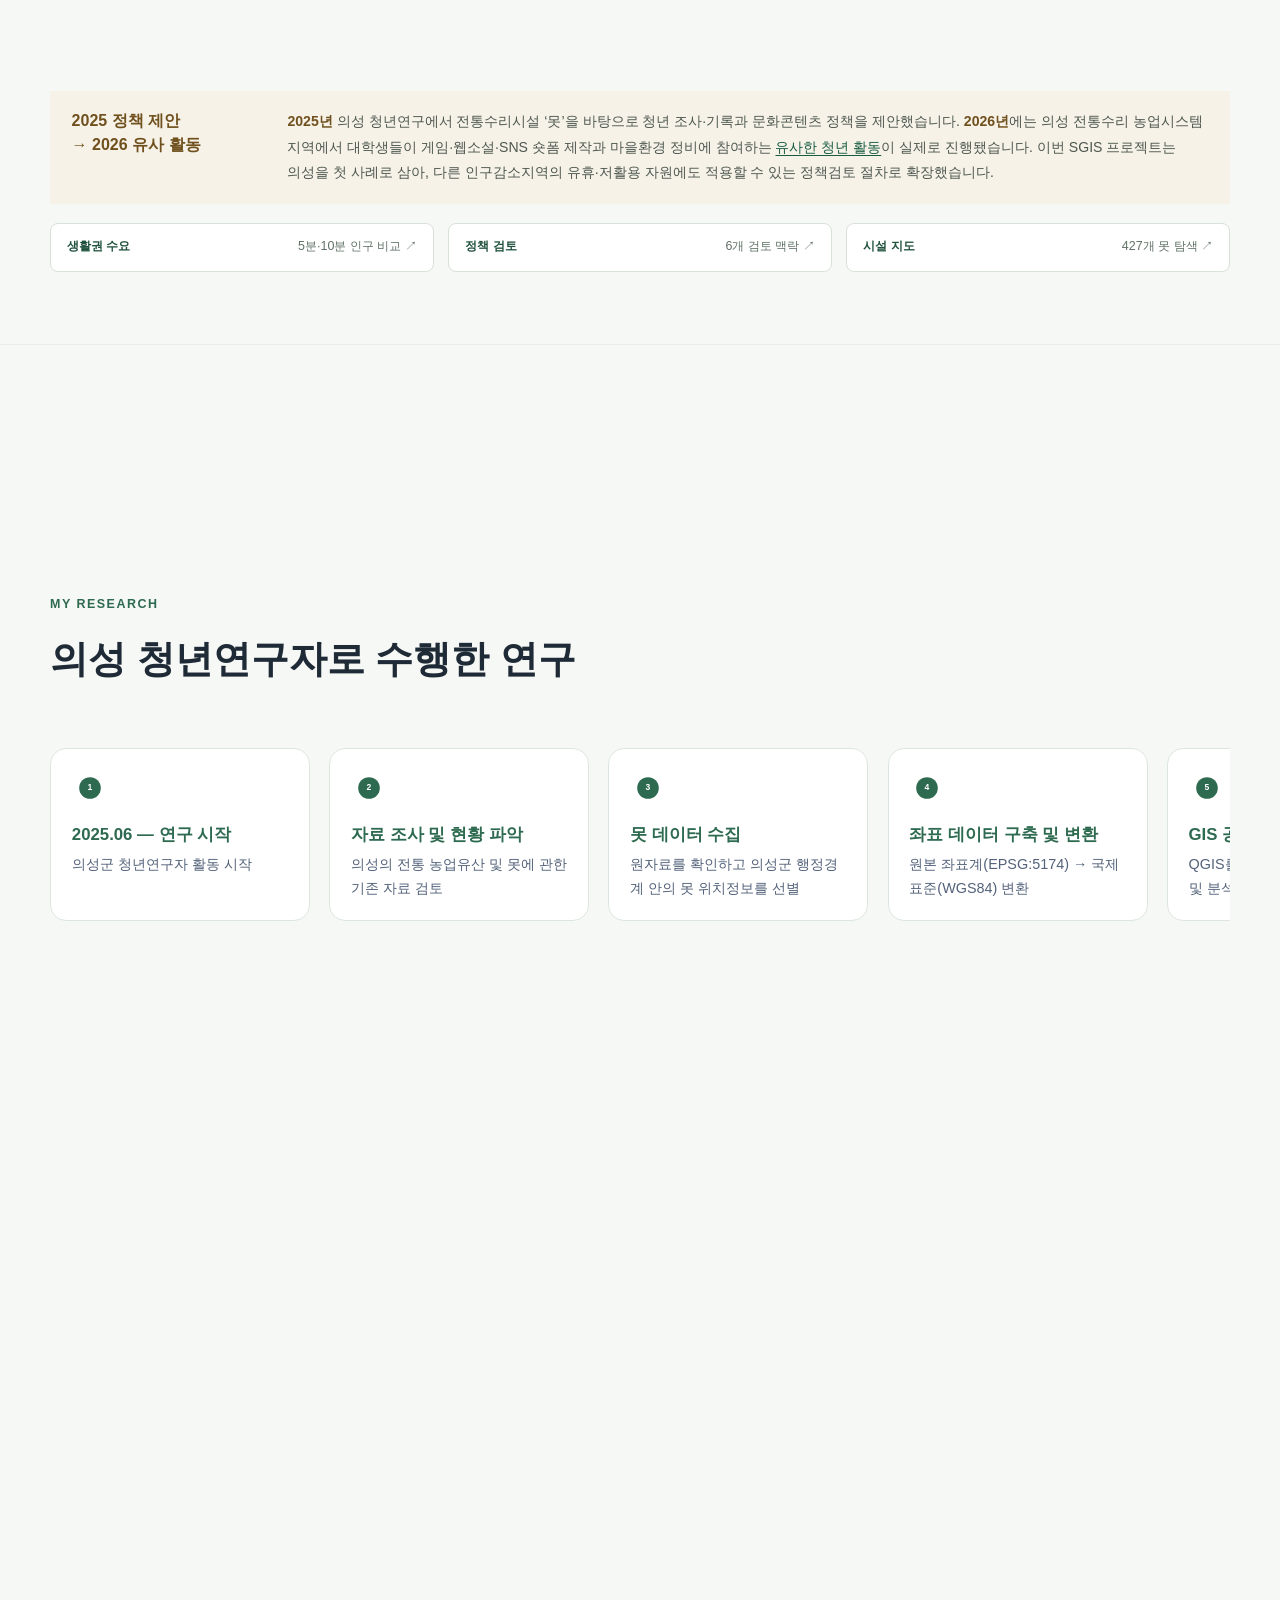
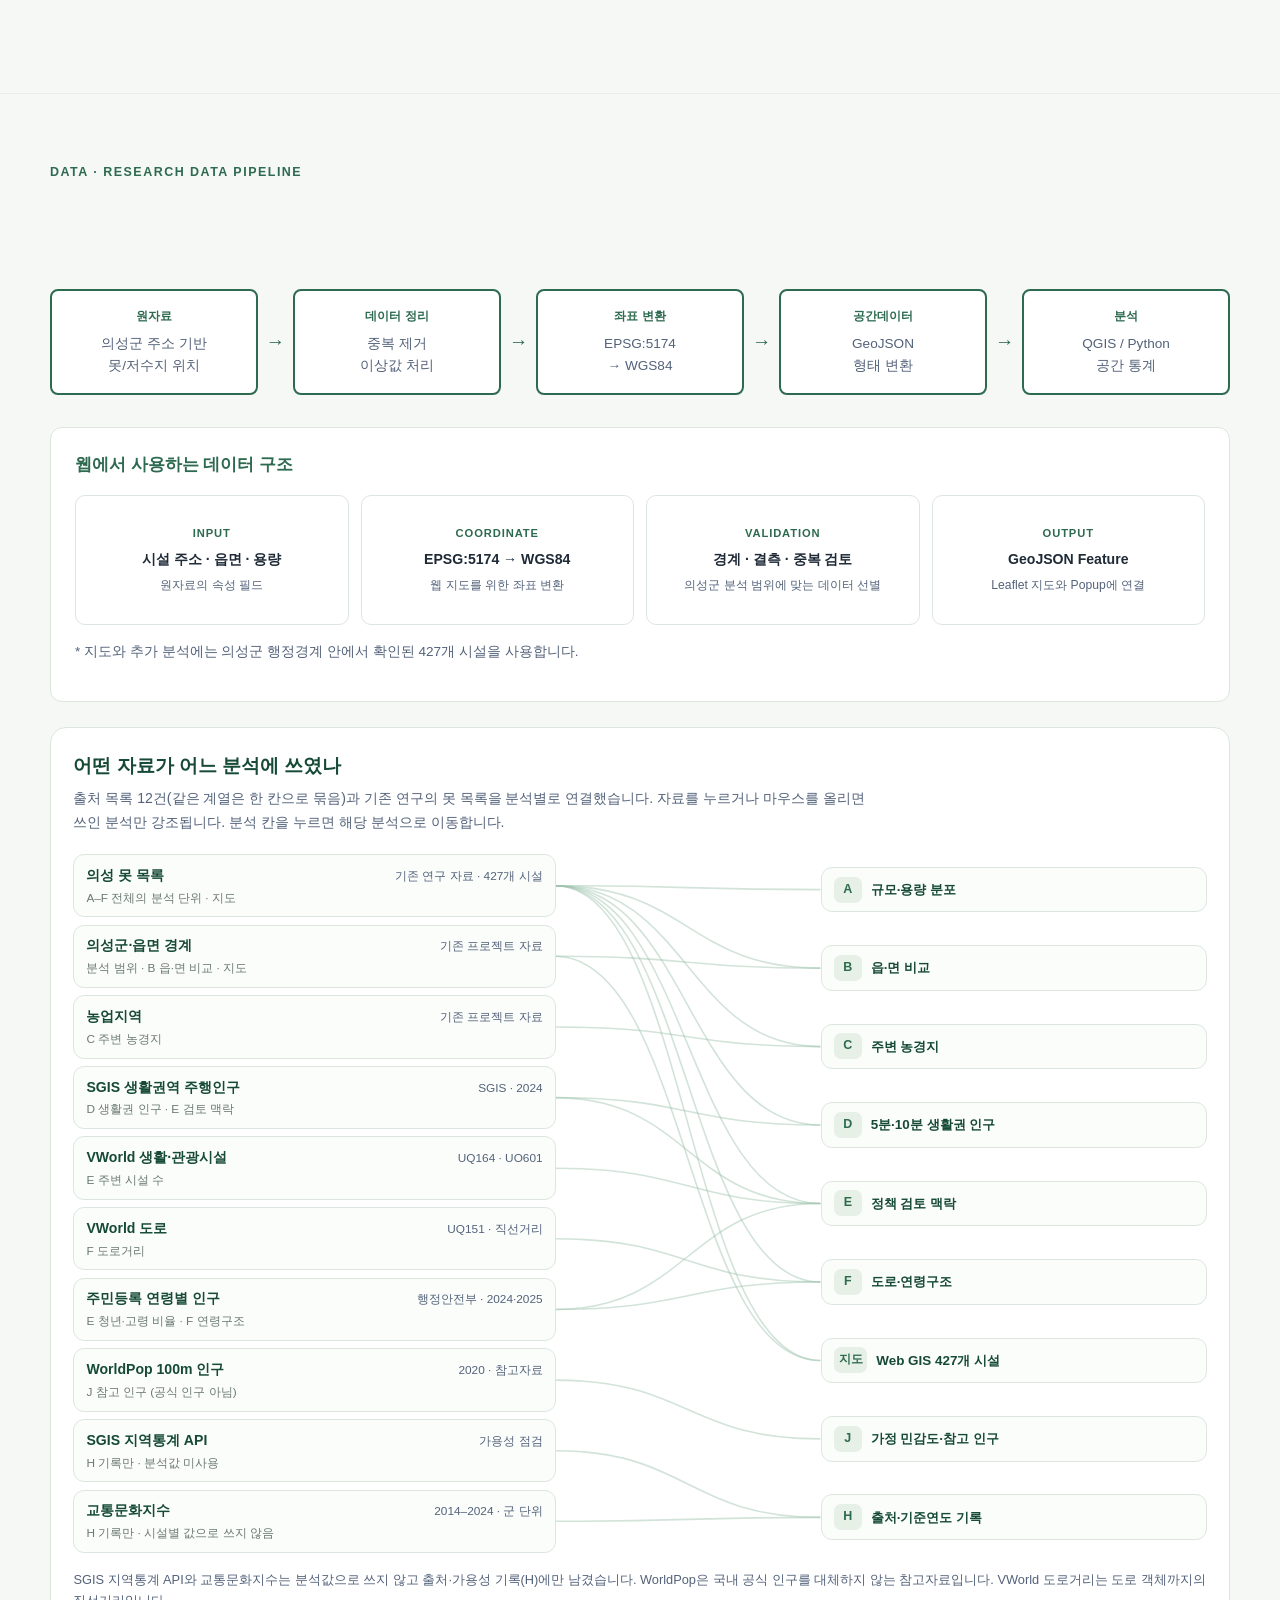
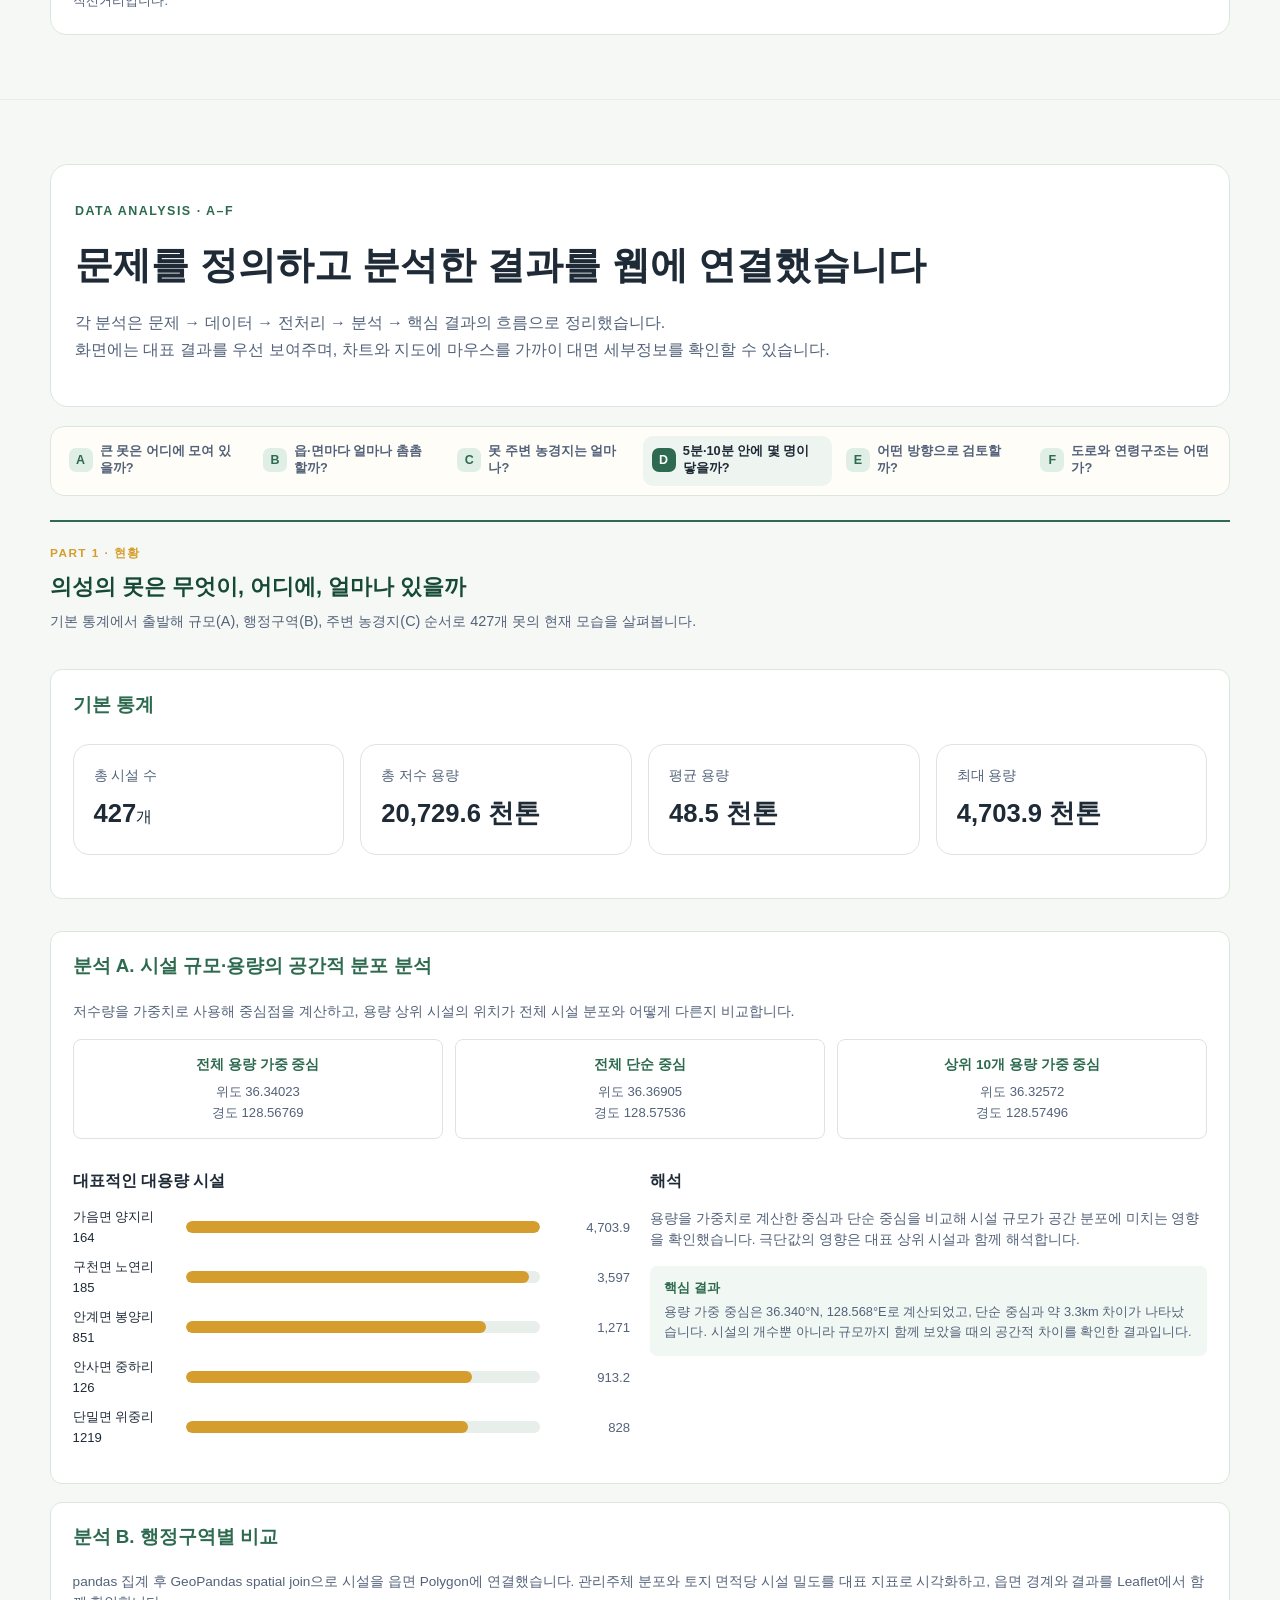
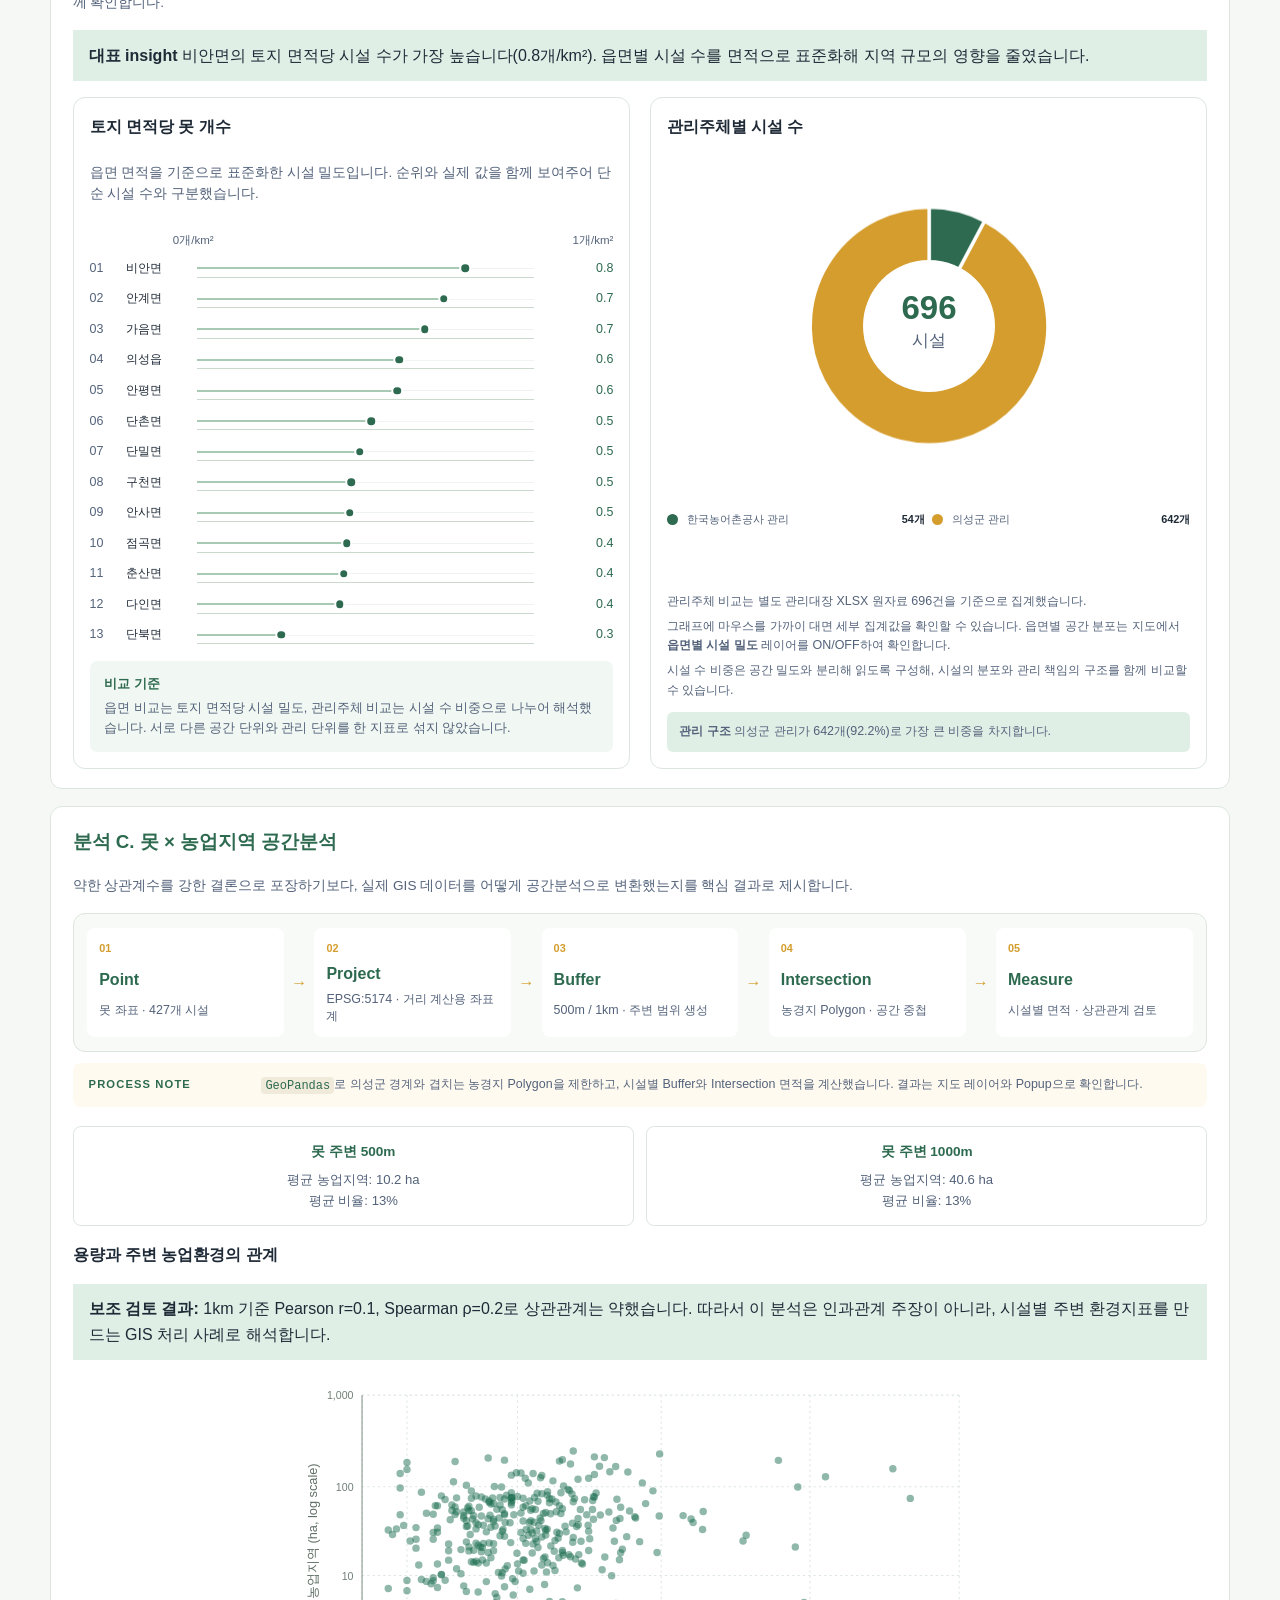
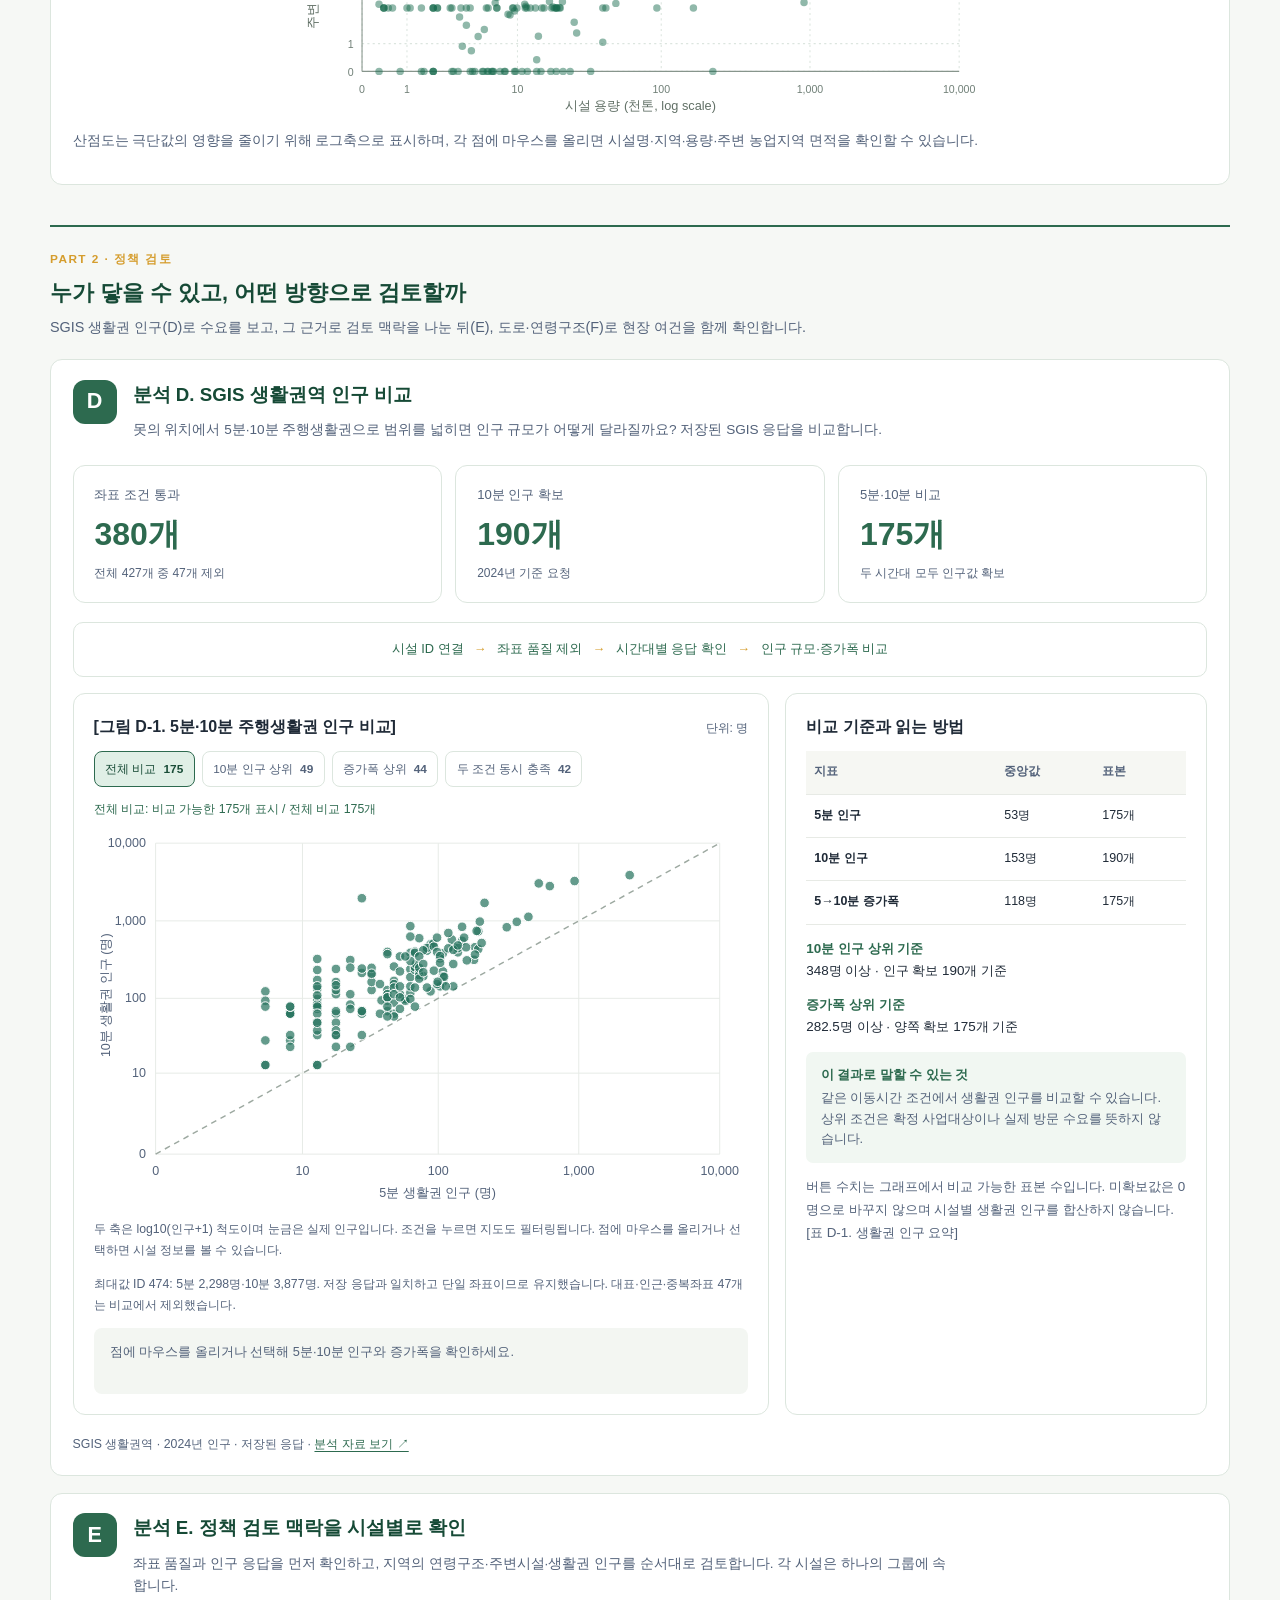
==== commit 66ab6013: "feat(web): add source-to-analysis flow diagram and correct data variety card - New diagram in the da" ====
--- a/index.html
+++ b/index.html
@@ -17,7 +17,7 @@
     <link rel="icon" href="data:image/svg+xml,%3Csvg xmlns='http://www.w3.org/2000/svg' viewBox='0 0 64 64'%3E%3Crect width='64' height='64' rx='14' fill='%232d6a4f'/%3E%3Cellipse cx='32' cy='38' rx='19' ry='11' fill='%238bc9a8'/%3E%3Cellipse cx='32' cy='36' rx='12' ry='6' fill='%23e0efe6'/%3E%3C/svg%3E" />
     <title>SGIS 유휴자원 정책검토 모델 | 의성 못 사례</title>
     <link rel="stylesheet" href="vendor/leaflet/leaflet.css" integrity="sha256-M3v8pcq9A7OYFbJwD+vis7ft9VkhxZzUn4jssyghIwM=" crossorigin="" />
-    <link rel="stylesheet" href="styles.css?v=20261004-criteria" />
+    <link rel="stylesheet" href="styles.css?v=20261005-flow" />
   </head>
   <body>
     <noscript><p class="noscript-note">이 페이지의 지도와 분석 그래프는 JavaScript로 표시됩니다. 분석 결과 원본은 아래 ‘직접 재현하고 결과 내려받기’의 CSV·GeoJSON 링크에서 바로 확인할 수 있습니다.</p></noscript>
@@ -107,9 +107,9 @@
             </article>
             <article class="criteria-card">
               <span class="criteria-tag">데이터 다양성</span>
-              <h3>통계·공간·인구 자료 12종을 한 시설에 결합</h3>
-              <p>SGIS 생활권·지역통계, VWorld 시설·관광지·도로, 행정안전부 주민등록 인구를 결합했습니다. 교통문화지수는 군 단위 배경지표, WorldPop은 참고자료로 구분합니다.</p>
-              <div class="criteria-links"><a href="#data">데이터 처리</a><a href="#analysis-f">F. 도로·연령구조</a></div>
+              <h3>자료 12종을 쓰임에 따라 구분해 결합</h3>
+              <p>SGIS 생활권 인구, VWorld 시설·관광지·도로, 행정안전부 주민등록 인구, 농업지역을 시설·읍면 단위로 결합했습니다. 교통문화지수는 군 단위 배경지표, WorldPop은 참고자료로만 씁니다.</p>
+              <div class="criteria-links"><a href="#data-flow">자료–분석 연결도</a><a href="#analysis-f">F. 도로·연령구조</a></div>
             </article>
             <article class="criteria-card">
               <span class="criteria-tag">데이터 수급성</span>
@@ -301,6 +301,40 @@
             <p style="color: var(--muted); font-size: 0.85rem; margin-top: 1rem;">
               * 지도와 추가 분석에는 의성군 행정경계 안에서 확인된 427개 시설을 사용합니다.
             </p>
+          </div>
+
+          <div class="data-flow" id="data-flow">
+            <div class="data-flow-head">
+              <h3>어떤 자료가 어느 분석에 쓰였나</h3>
+              <p>출처 목록 12건(같은 계열은 한 칸으로 묶음)과 기존 연구의 못 목록을 분석별로 연결했습니다. 자료를 누르거나 마우스를 올리면 쓰인 분석만 강조됩니다. 분석 칸을 누르면 해당 분석으로 이동합니다.</p>
+            </div>
+            <div class="flow-map" data-flow-map>
+              <ul class="flow-col flow-sources" aria-label="입력 자료">
+                <li><button type="button" class="flow-node flow-source" data-flow-key="ponds" data-flow-to="A B C D E F MAP"><strong>의성 못 목록</strong><small>기존 연구 자료 · 427개 시설</small><span class="flow-use">A–F 전체의 분석 단위 · 지도</span></button></li>
+                <li><button type="button" class="flow-node flow-source" data-flow-key="boundary" data-flow-to="B MAP"><strong>의성군·읍면 경계</strong><small>기존 프로젝트 자료</small><span class="flow-use">분석 범위 · B 읍·면 비교 · 지도</span></button></li>
+                <li><button type="button" class="flow-node flow-source" data-flow-key="agri" data-flow-to="C"><strong>농업지역</strong><small>기존 프로젝트 자료</small><span class="flow-use">C 주변 농경지</span></button></li>
+                <li><button type="button" class="flow-node flow-source" data-flow-key="sgis" data-flow-to="D E"><strong>SGIS 생활권역 주행인구</strong><small>SGIS · 2024</small><span class="flow-use">D 생활권 인구 · E 검토 맥락</span></button></li>
+                <li><button type="button" class="flow-node flow-source" data-flow-key="facility" data-flow-to="E"><strong>VWorld 생활·관광시설</strong><small>UQ164 · UO601</small><span class="flow-use">E 주변 시설 수</span></button></li>
+                <li><button type="button" class="flow-node flow-source" data-flow-key="road" data-flow-to="F"><strong>VWorld 도로</strong><small>UQ151 · 직선거리</small><span class="flow-use">F 도로거리</span></button></li>
+                <li><button type="button" class="flow-node flow-source" data-flow-key="mois" data-flow-to="E F"><strong>주민등록 연령별 인구</strong><small>행정안전부 · 2024·2025</small><span class="flow-use">E 청년·고령 비율 · F 연령구조</span></button></li>
+                <li><button type="button" class="flow-node flow-source" data-flow-key="worldpop" data-flow-to="J"><strong>WorldPop 100m 인구</strong><small>2020 · 참고자료</small><span class="flow-use">J 참고 인구 (공식 인구 아님)</span></button></li>
+                <li><button type="button" class="flow-node flow-source" data-flow-key="sgisapi" data-flow-to="H"><strong>SGIS 지역통계 API</strong><small>가용성 점검</small><span class="flow-use">H 기록만 · 분석값 미사용</span></button></li>
+                <li><button type="button" class="flow-node flow-source" data-flow-key="traffic" data-flow-to="H"><strong>교통문화지수</strong><small>2014–2024 · 군 단위</small><span class="flow-use">H 기록만 · 시설별 값으로 쓰지 않음</span></button></li>
+              </ul>
+              <ul class="flow-col flow-targets" aria-label="분석">
+                <li><a class="flow-node flow-target" data-flow-target="A" href="#analysis-a"><b>A</b><span>규모·용량 분포</span></a></li>
+                <li><a class="flow-node flow-target" data-flow-target="B" href="#analysis-b"><b>B</b><span>읍·면 비교</span></a></li>
+                <li><a class="flow-node flow-target" data-flow-target="C" href="#analysis-c"><b>C</b><span>주변 농경지</span></a></li>
+                <li><a class="flow-node flow-target" data-flow-target="D" href="#analysis-d"><b>D</b><span>5분·10분 생활권 인구</span></a></li>
+                <li><a class="flow-node flow-target" data-flow-target="E" href="#analysis-e"><b>E</b><span>정책 검토 맥락</span></a></li>
+                <li><a class="flow-node flow-target" data-flow-target="F" href="#analysis-f"><b>F</b><span>도로·연령구조</span></a></li>
+                <li><a class="flow-node flow-target" data-flow-target="MAP" href="#webgis"><b>지도</b><span>Web GIS 427개 시설</span></a></li>
+                <li><a class="flow-node flow-target" data-flow-target="J" href="#quality-j"><b>J</b><span>가정 민감도·참고 인구</span></a></li>
+                <li><a class="flow-node flow-target" data-flow-target="H" href="#quality-h"><b>H</b><span>출처·기준연도 기록</span></a></li>
+              </ul>
+              <svg class="flow-lines" aria-hidden="true" focusable="false"></svg>
+            </div>
+            <p class="flow-note">SGIS 지역통계 API와 교통문화지수는 분석값으로 쓰지 않고 출처·가용성 기록(H)에만 남겼습니다. WorldPop은 국내 공식 인구를 대체하지 않는 참고자료입니다. VWorld 도로거리는 도로 객체까지의 직선거리입니다.</p>
           </div>
         </div>
       </section>
@@ -943,6 +977,6 @@
     </footer>
 
     <script src="vendor/leaflet/leaflet.js" integrity="sha256-20nQCchB9co0qIjJZRGuk2/Z9VM+kNiyxNV1lvTlZBo=" crossorigin="" defer></script>
-    <script src="app.js?v=20261004-criteria" defer></script>
+    <script src="app.js?v=20261005-flow" defer></script>
   </body>
 </html>
--- a/styles.css
+++ b/styles.css
@@ -2959,6 +2959,40 @@
   .chapter-toc a { justify-content: center; }
 }
 
+/* 자료–분석 연결도 */
+.data-flow { margin-top: 1.6rem; padding: 1.4rem; border: 1px solid var(--border); border-radius: 16px; background: #fff; }
+.data-flow-head h3 { margin: 0 0 .4rem; color: #164a36; }
+.data-flow-head p { margin: 0 0 1.2rem; max-width: 820px; color: var(--muted); font-size: .88rem; line-height: 1.7; word-break: keep-all; }
+.flow-map { position: relative; display: grid; grid-template-columns: minmax(0, 1fr) minmax(90px, .55fr) minmax(0, .8fr); }
+.flow-col { position: relative; z-index: 1; display: grid; gap: .45rem; margin: 0; padding: 0; list-style: none; }
+.flow-sources { grid-column: 1; }
+.flow-targets { grid-column: 3; align-content: space-around; }
+.flow-lines { position: absolute; inset: 0; width: 100%; height: 100%; overflow: visible; pointer-events: none; }
+.flow-lines path { fill: none; stroke: #9cc2ab; stroke-width: 1.6; opacity: .45; stroke-dasharray: 1; stroke-dashoffset: 0; transition: opacity .25s ease, stroke .25s ease, stroke-width .25s ease; }
+.flow-map.has-focus .flow-lines path { opacity: .08; }
+.flow-map.has-focus .flow-lines path.is-on { opacity: 1; stroke: var(--primary); stroke-width: 2.6; }
+.flow-node { display: grid; width: 100%; padding: .55rem .75rem; border: 1px solid var(--border); border-radius: 11px; background: #fbfdfb; color: var(--text); font: inherit; text-align: left; text-decoration: none; cursor: pointer; transition: opacity .25s ease, border-color .25s ease, background .25s ease, box-shadow .25s ease; }
+.flow-source { grid-template-columns: 1fr auto; column-gap: .6rem; align-items: baseline; }
+.flow-source strong { color: #164a36; font-size: .88rem; word-break: keep-all; }
+#data-flow { scroll-margin-top: calc(var(--header-h, 64px) + 16px); }
+.flow-source small { color: var(--muted); font-size: .74rem; text-align: right; }
+.flow-use { grid-column: 1 / -1; margin-top: .15rem; color: #6b7a72; font-size: .74rem; }
+.flow-target { grid-template-columns: auto 1fr; gap: .55rem; align-items: center; color: #164a36; font-size: .84rem; font-weight: 600; }
+.flow-target b { display: grid; place-items: center; min-width: 28px; height: 26px; padding: 0 .3rem; border-radius: 7px; background: #e6f0e7; color: var(--primary); font-size: .78rem; }
+.flow-map.has-focus .flow-node { opacity: .38; }
+.flow-map.has-focus .flow-node.is-on { opacity: 1; border-color: var(--primary); background: #eef5f0; box-shadow: 0 6px 16px rgba(23, 75, 53, .1); }
+.flow-map.has-focus .flow-target.is-on b { background: var(--primary); color: #fff; }
+.flow-source:focus-visible, .flow-target:focus-visible { outline: 3px solid #c58b22; outline-offset: 2px; }
+.flow-note { margin: 1rem 0 0; color: var(--muted); font-size: .8rem; line-height: 1.65; word-break: keep-all; }
+html.motion .flow-lines path { stroke-dashoffset: 1; transition: stroke-dashoffset 1.2s cubic-bezier(.6,0,.2,1), opacity .25s ease, stroke .25s ease, stroke-width .25s ease; }
+html.motion .flow-map.is-drawn .flow-lines path { stroke-dashoffset: 0; }
+@media (max-width: 760px) {
+  .flow-map { grid-template-columns: 1fr; gap: 1rem; }
+  .flow-targets { grid-column: 1; grid-template-columns: repeat(2, minmax(0, 1fr)); }
+  .flow-lines { display: none; }
+}
+@media print { .flow-lines path { stroke-dashoffset: 0 !important; opacity: .5 !important; } .flow-map .flow-node { opacity: 1 !important; } }
+
 /* 평가 기준별 바로가기 */
 .criteria-section { padding: 3.4rem 0 3.2rem; background: #fff; border-top: 1px solid var(--border); border-bottom: 1px solid var(--border); }
 .criteria-head { max-width: 760px; margin-bottom: 1.6rem; }
